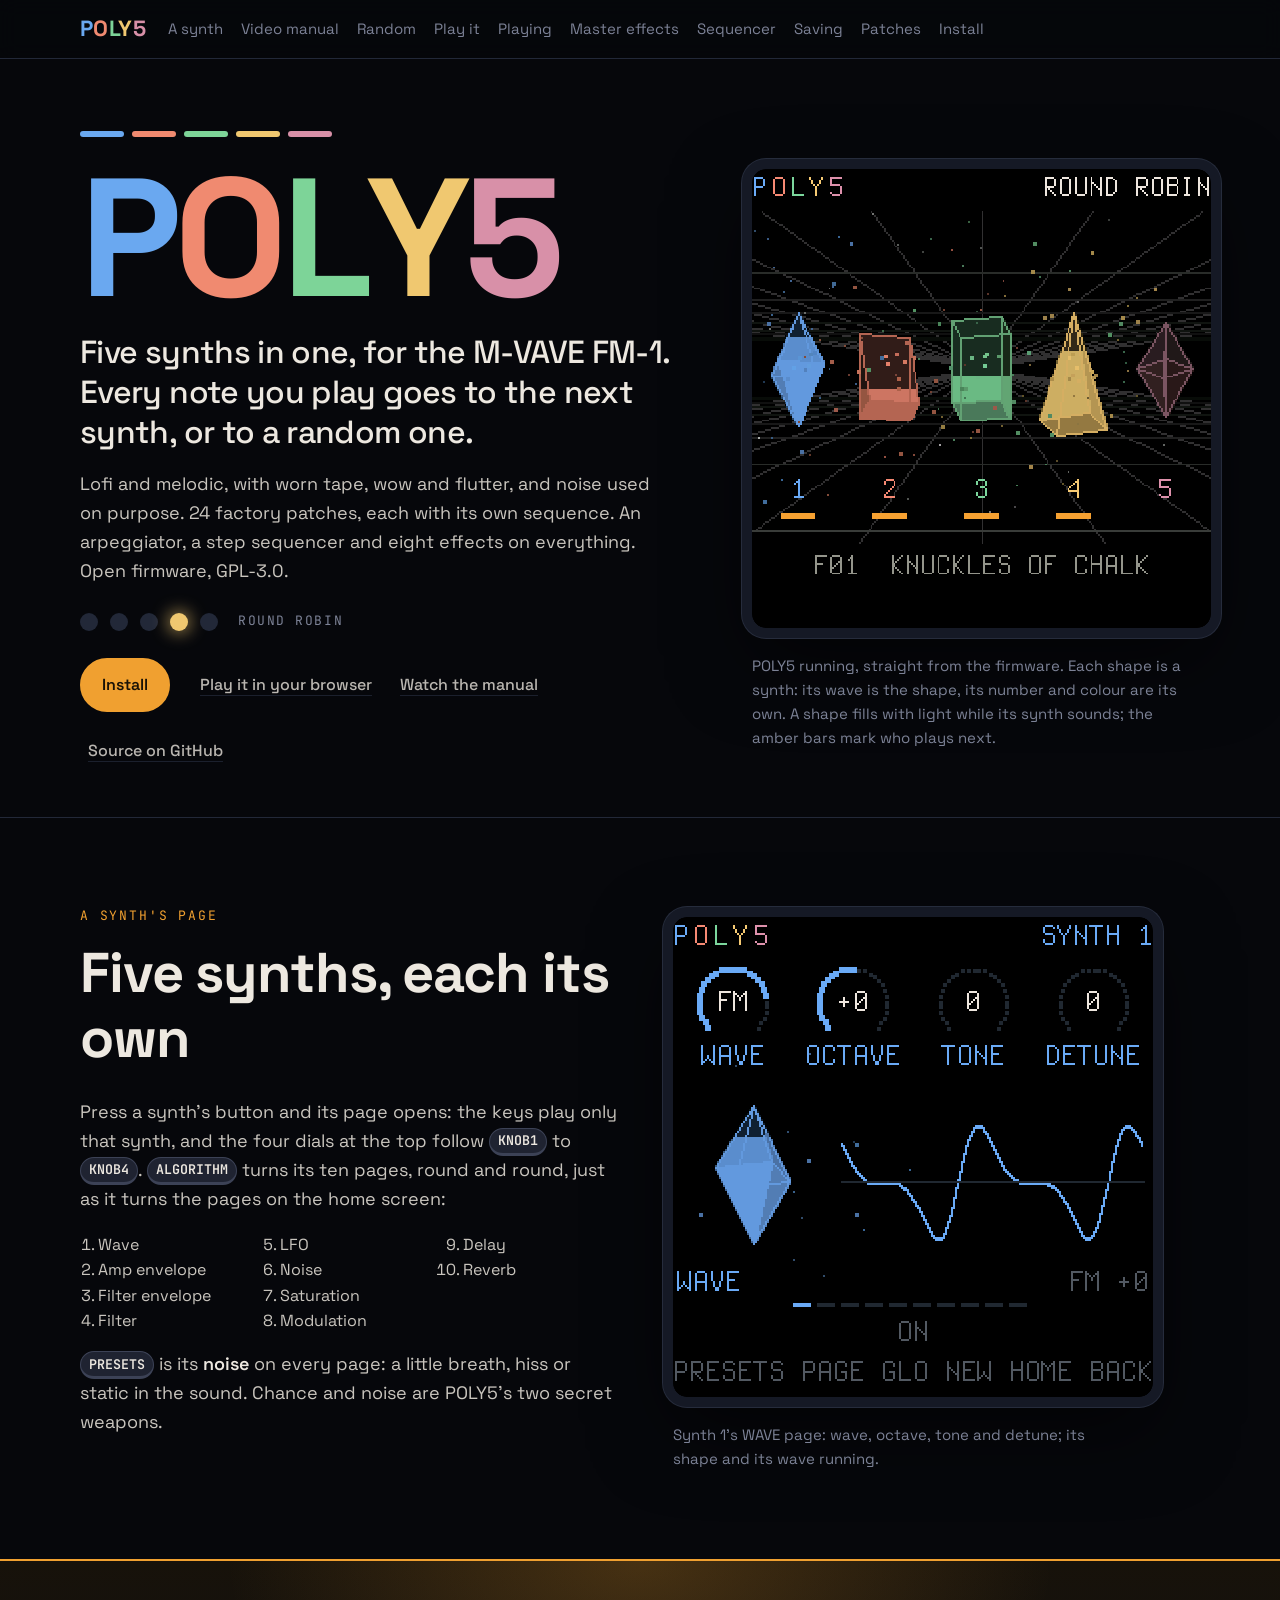
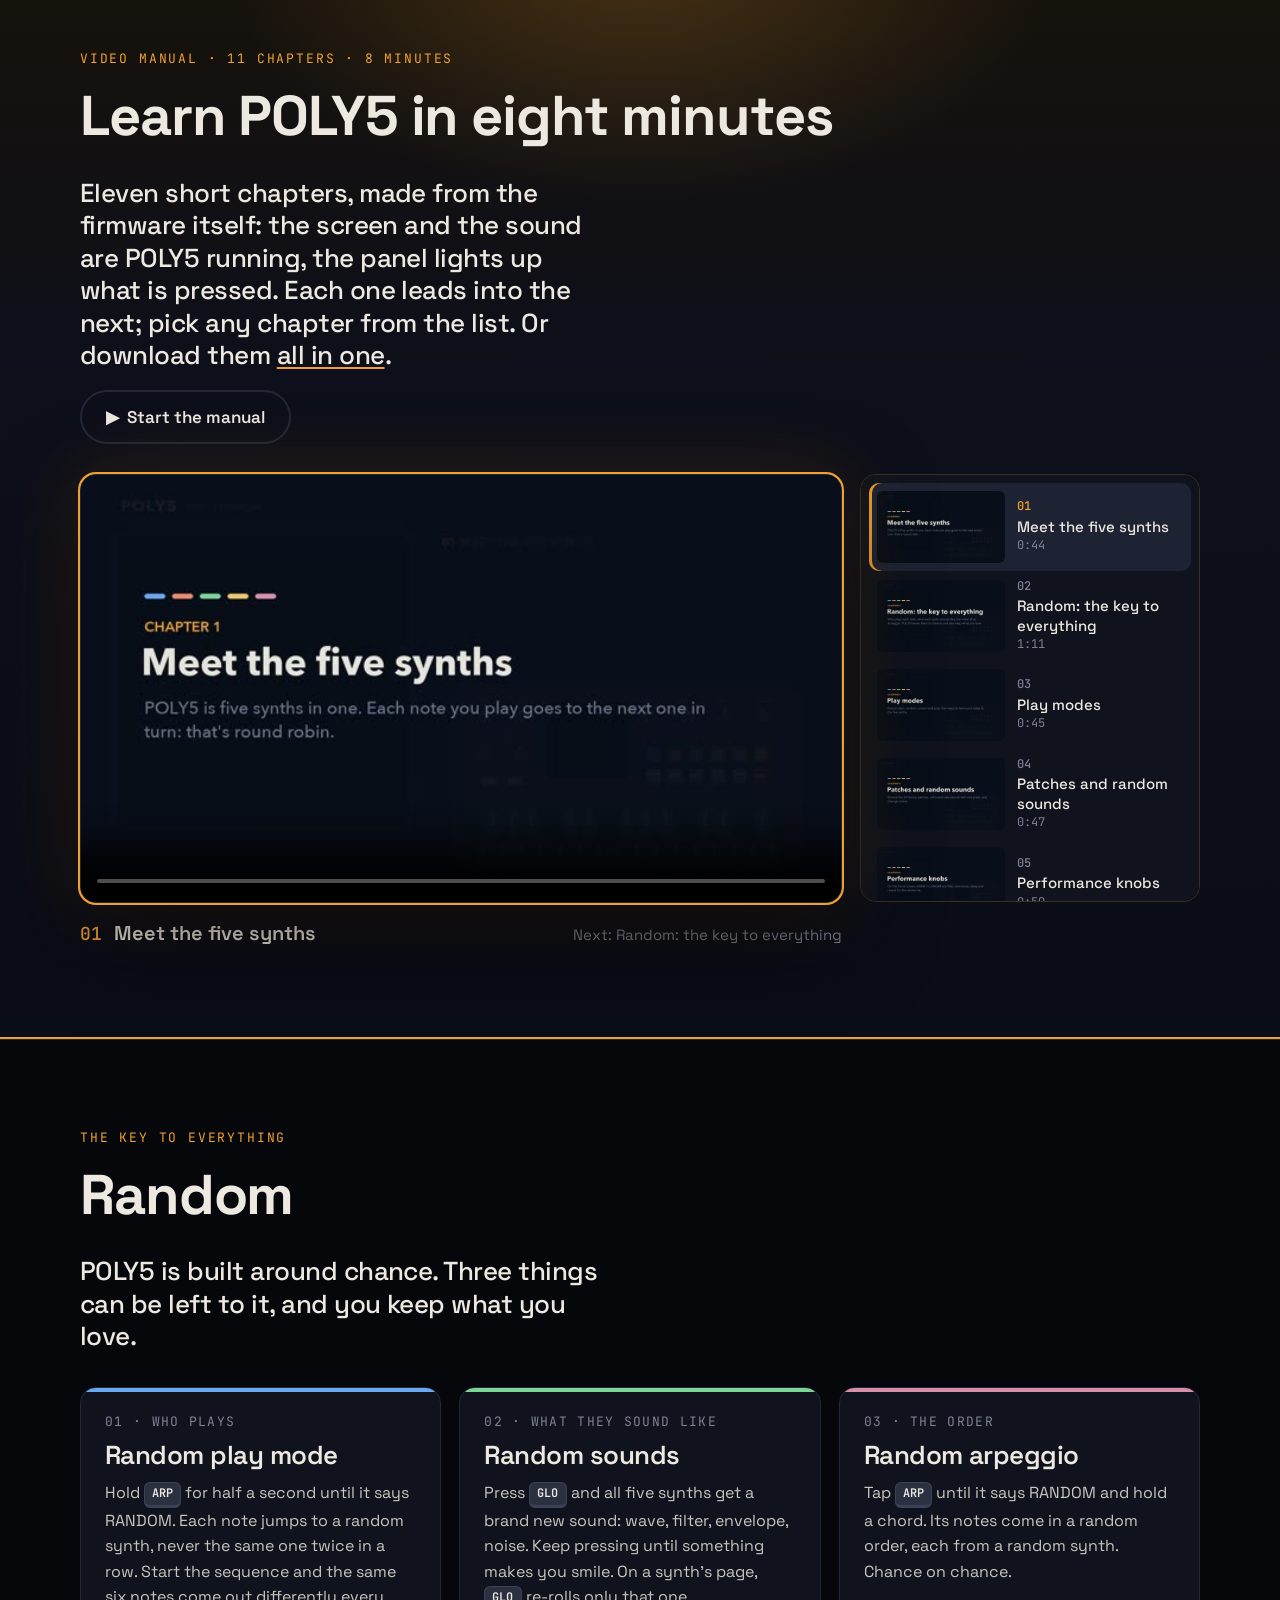
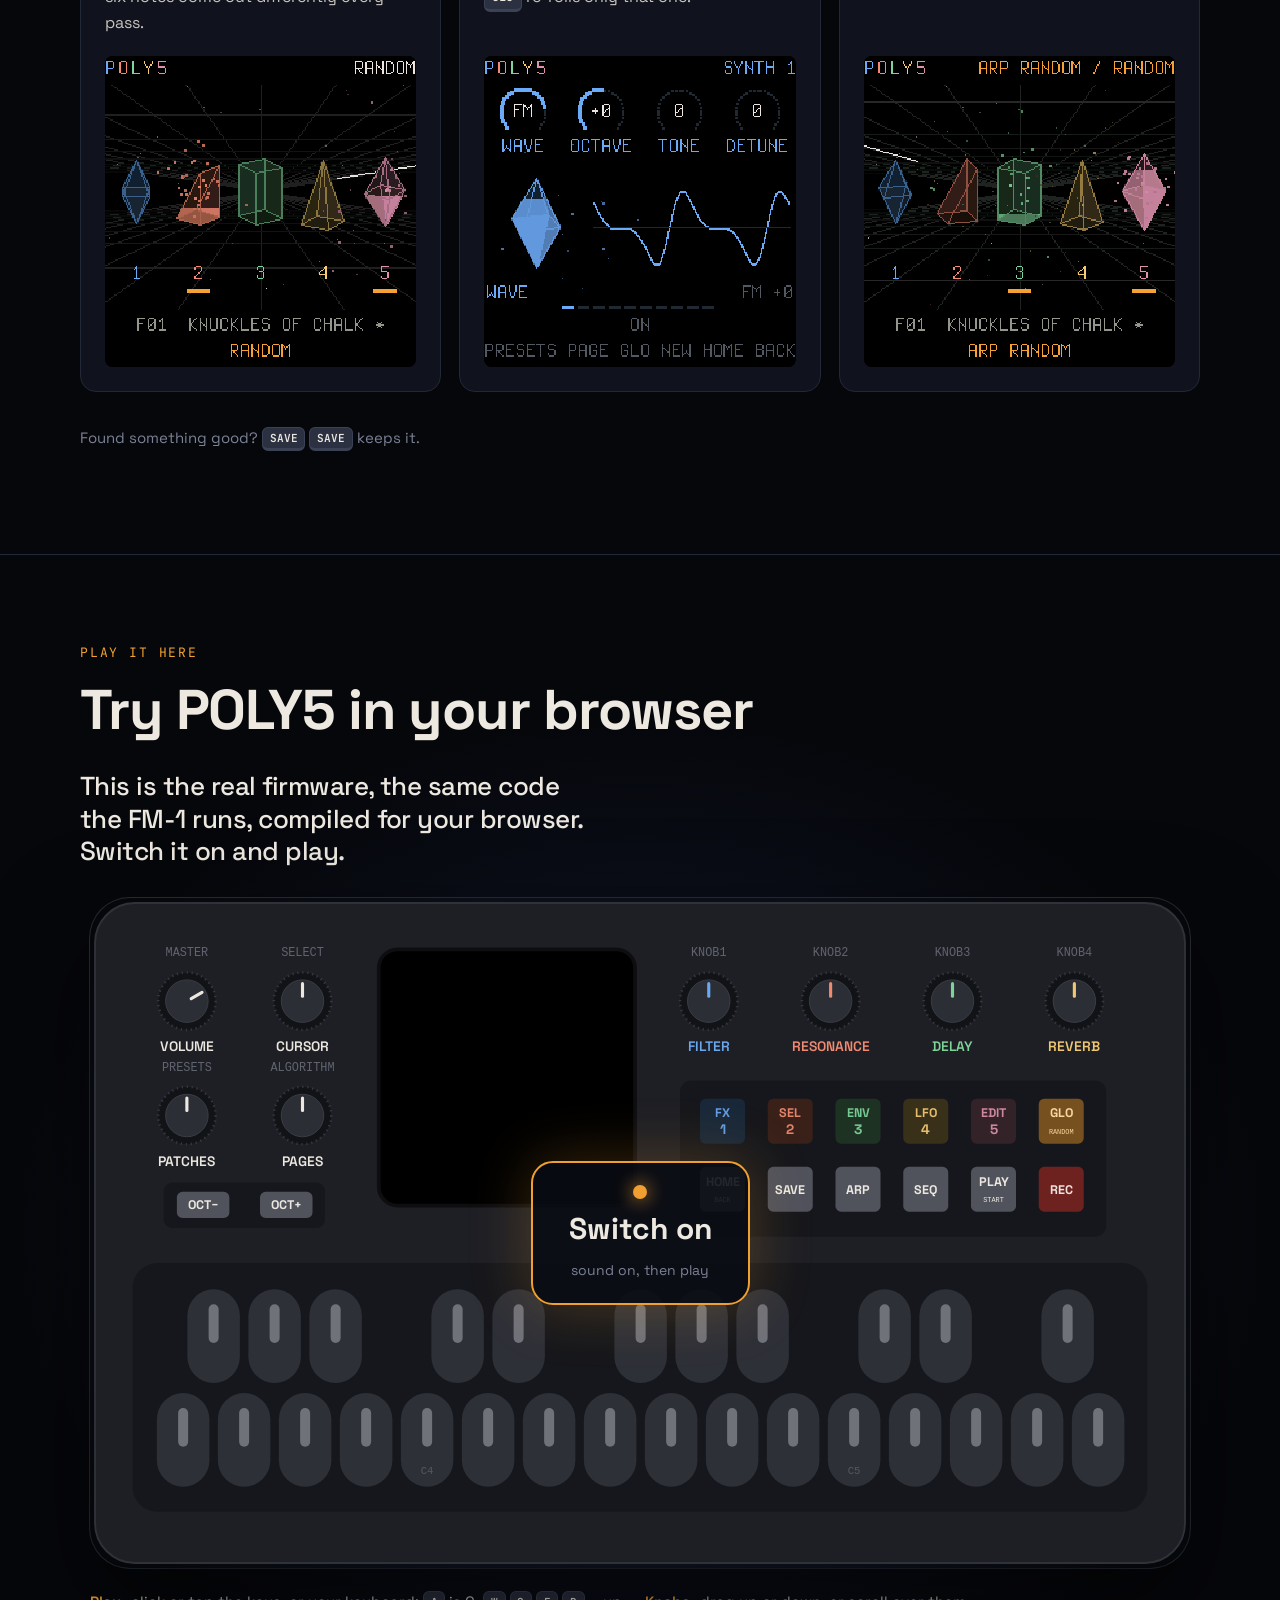
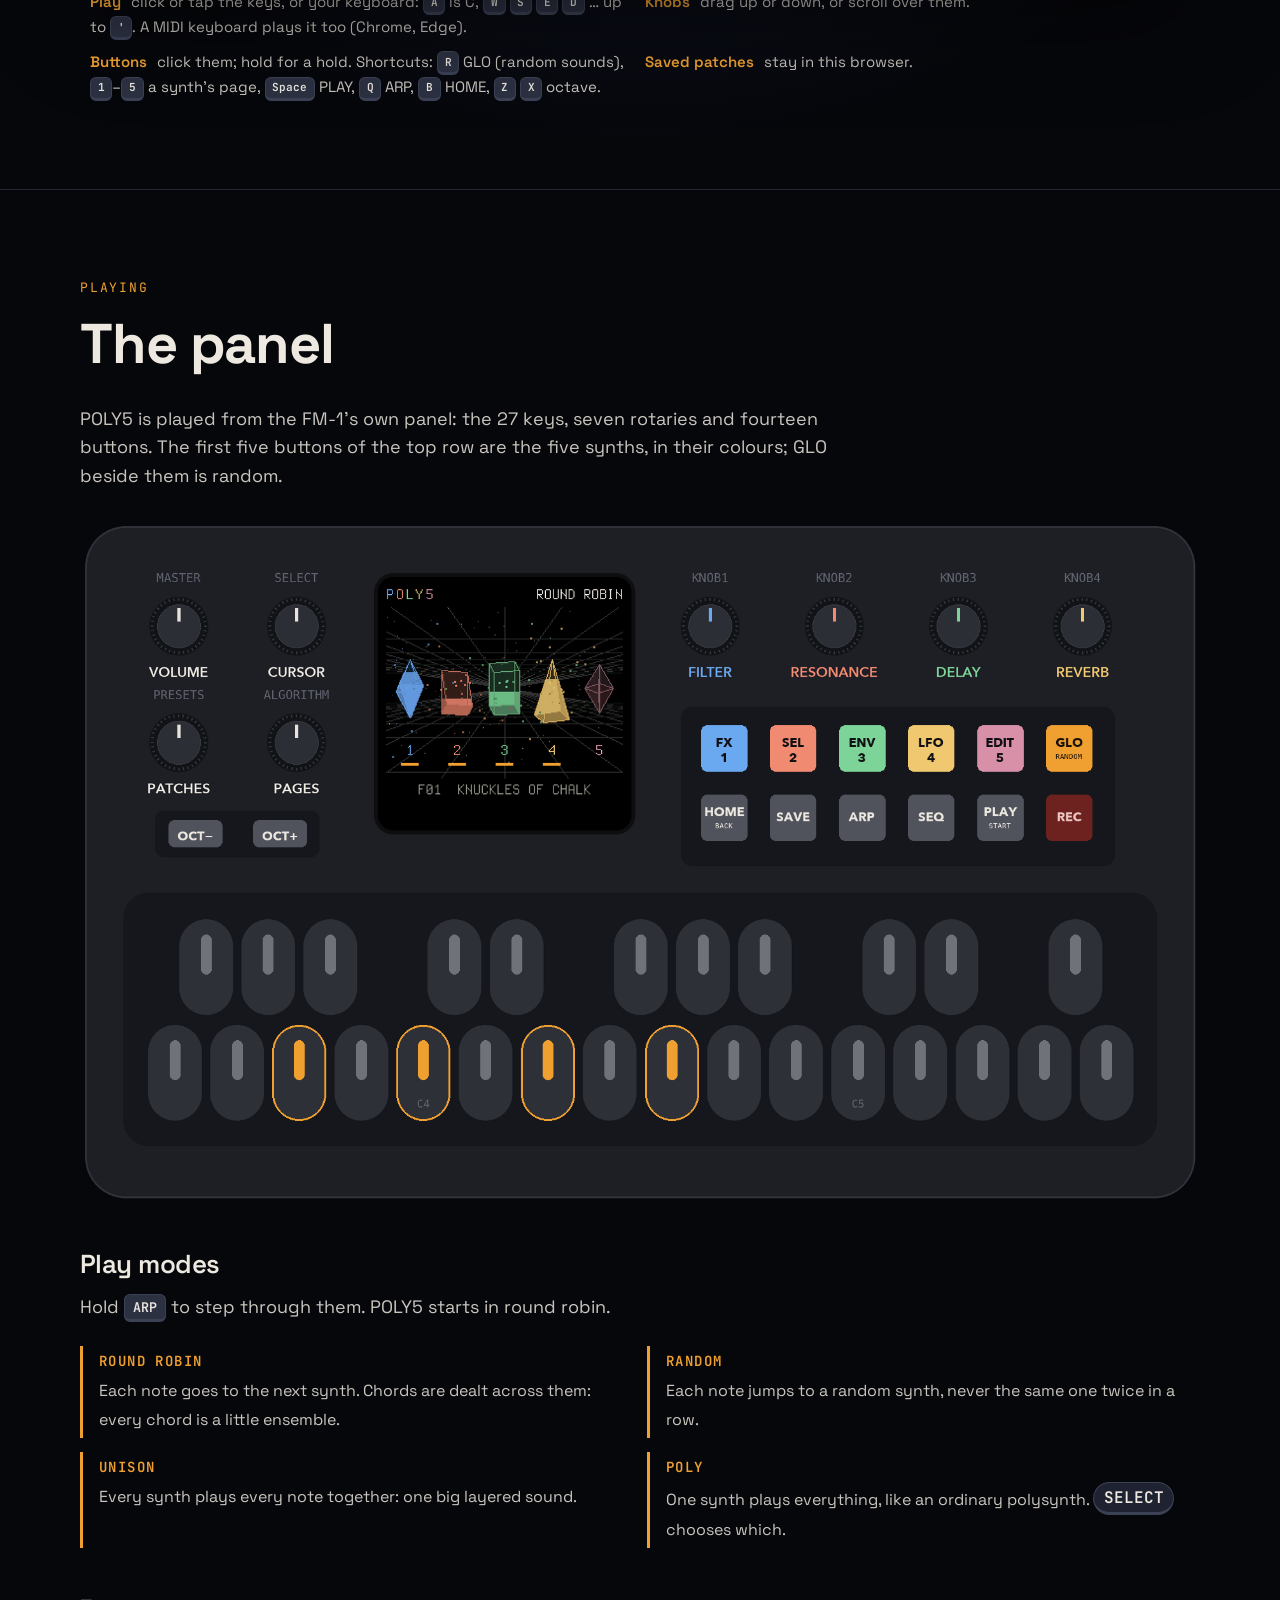
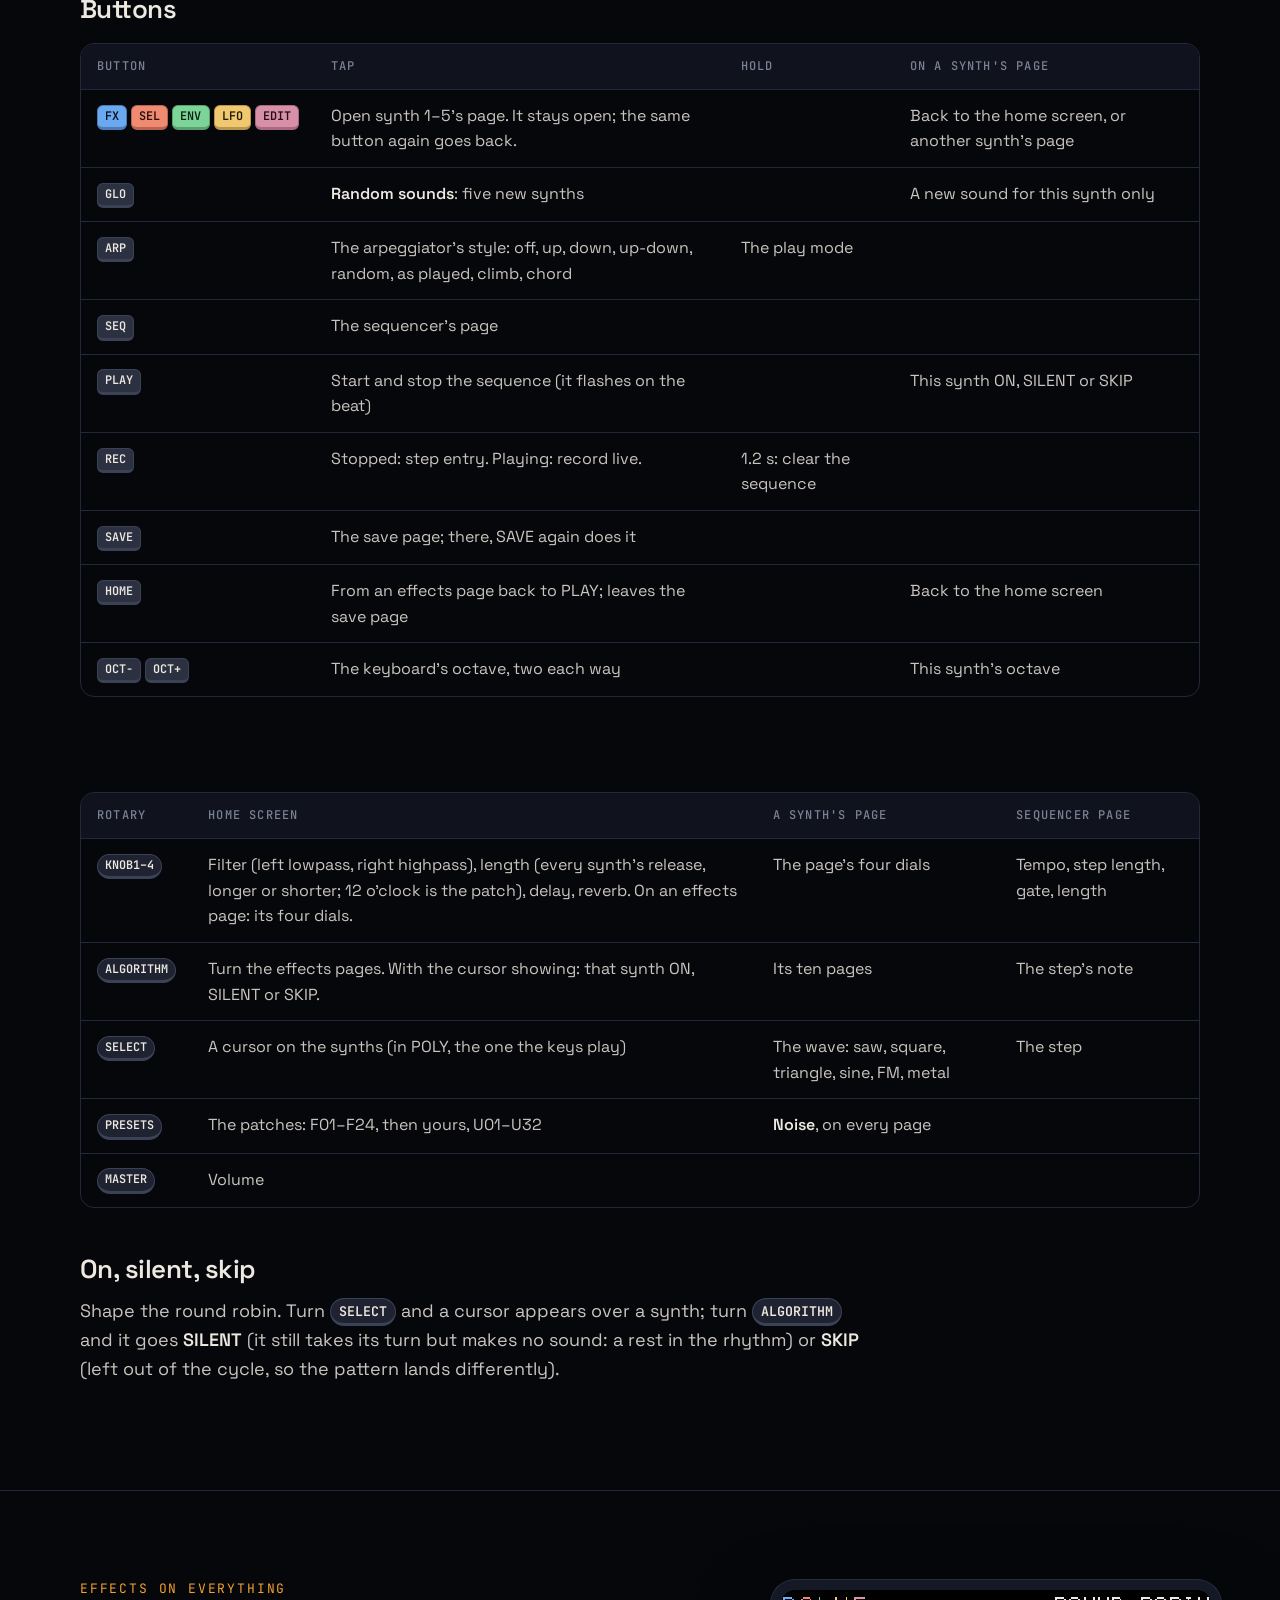
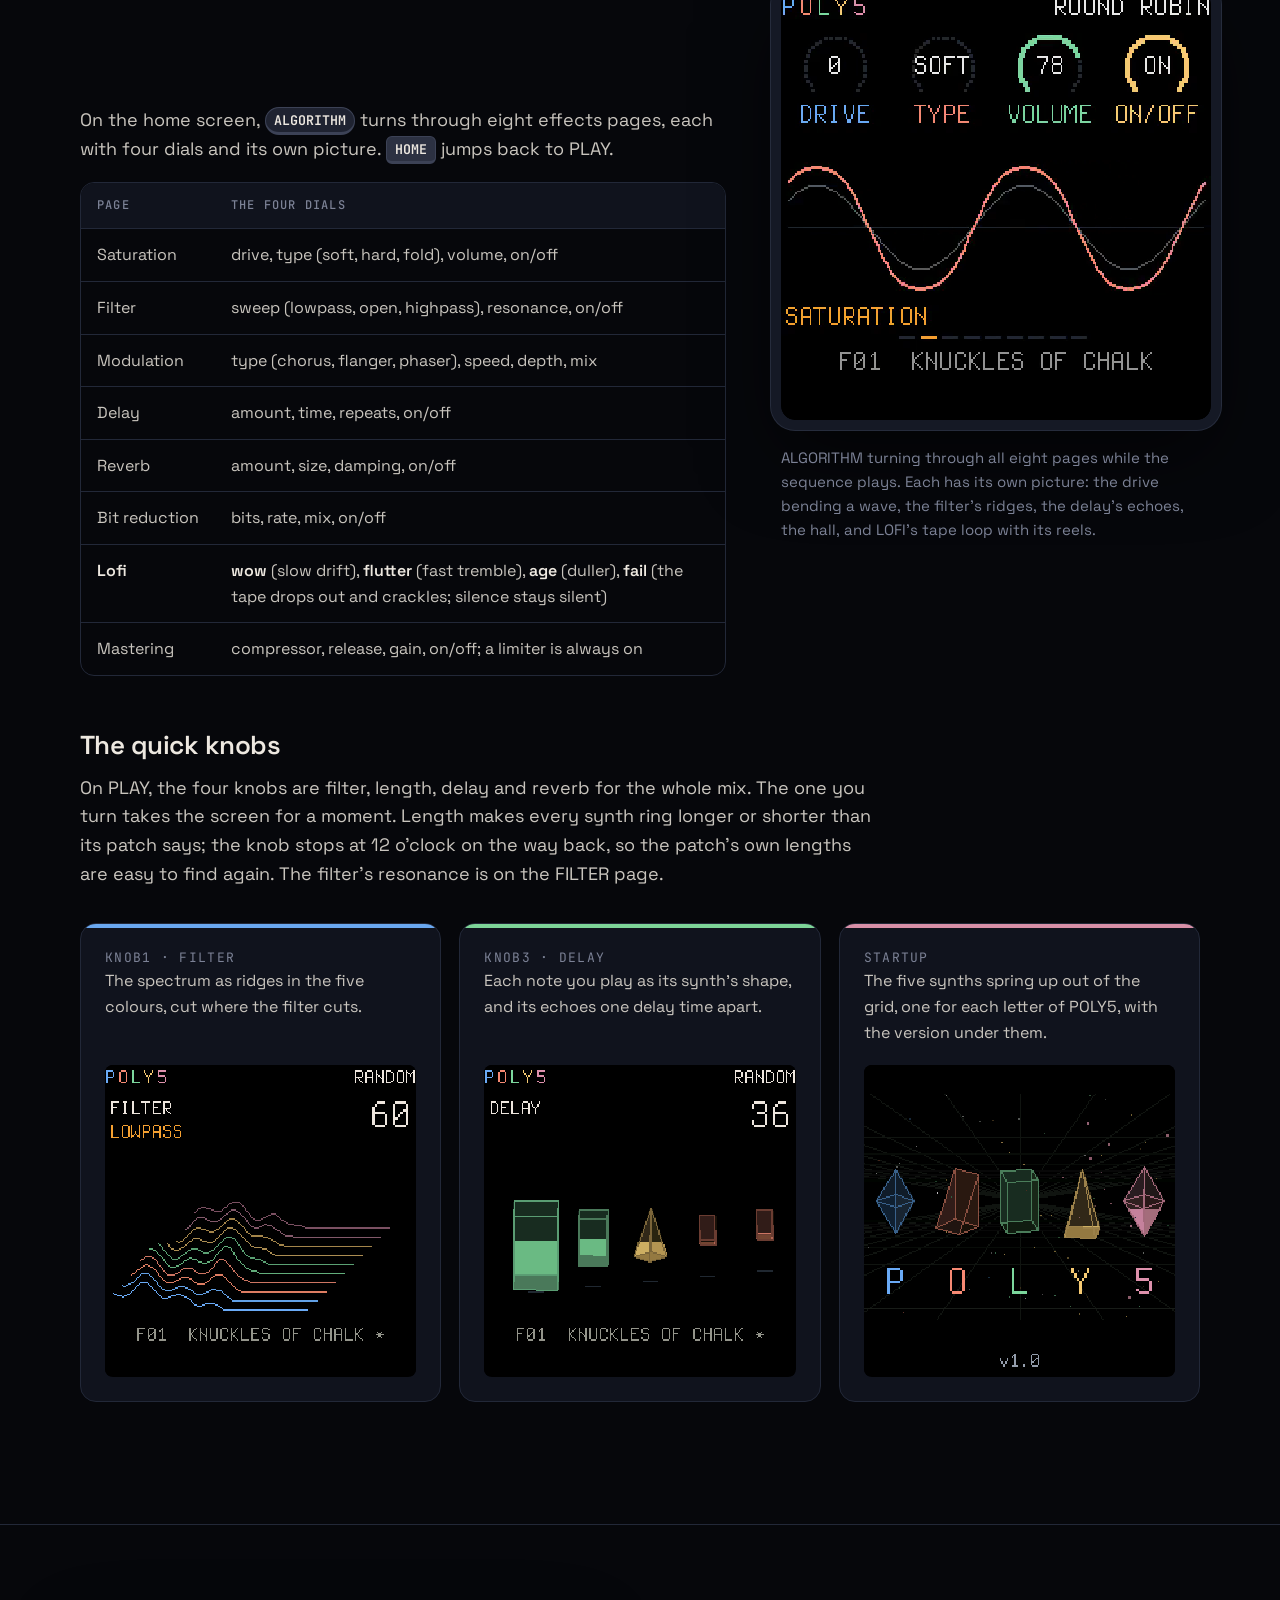
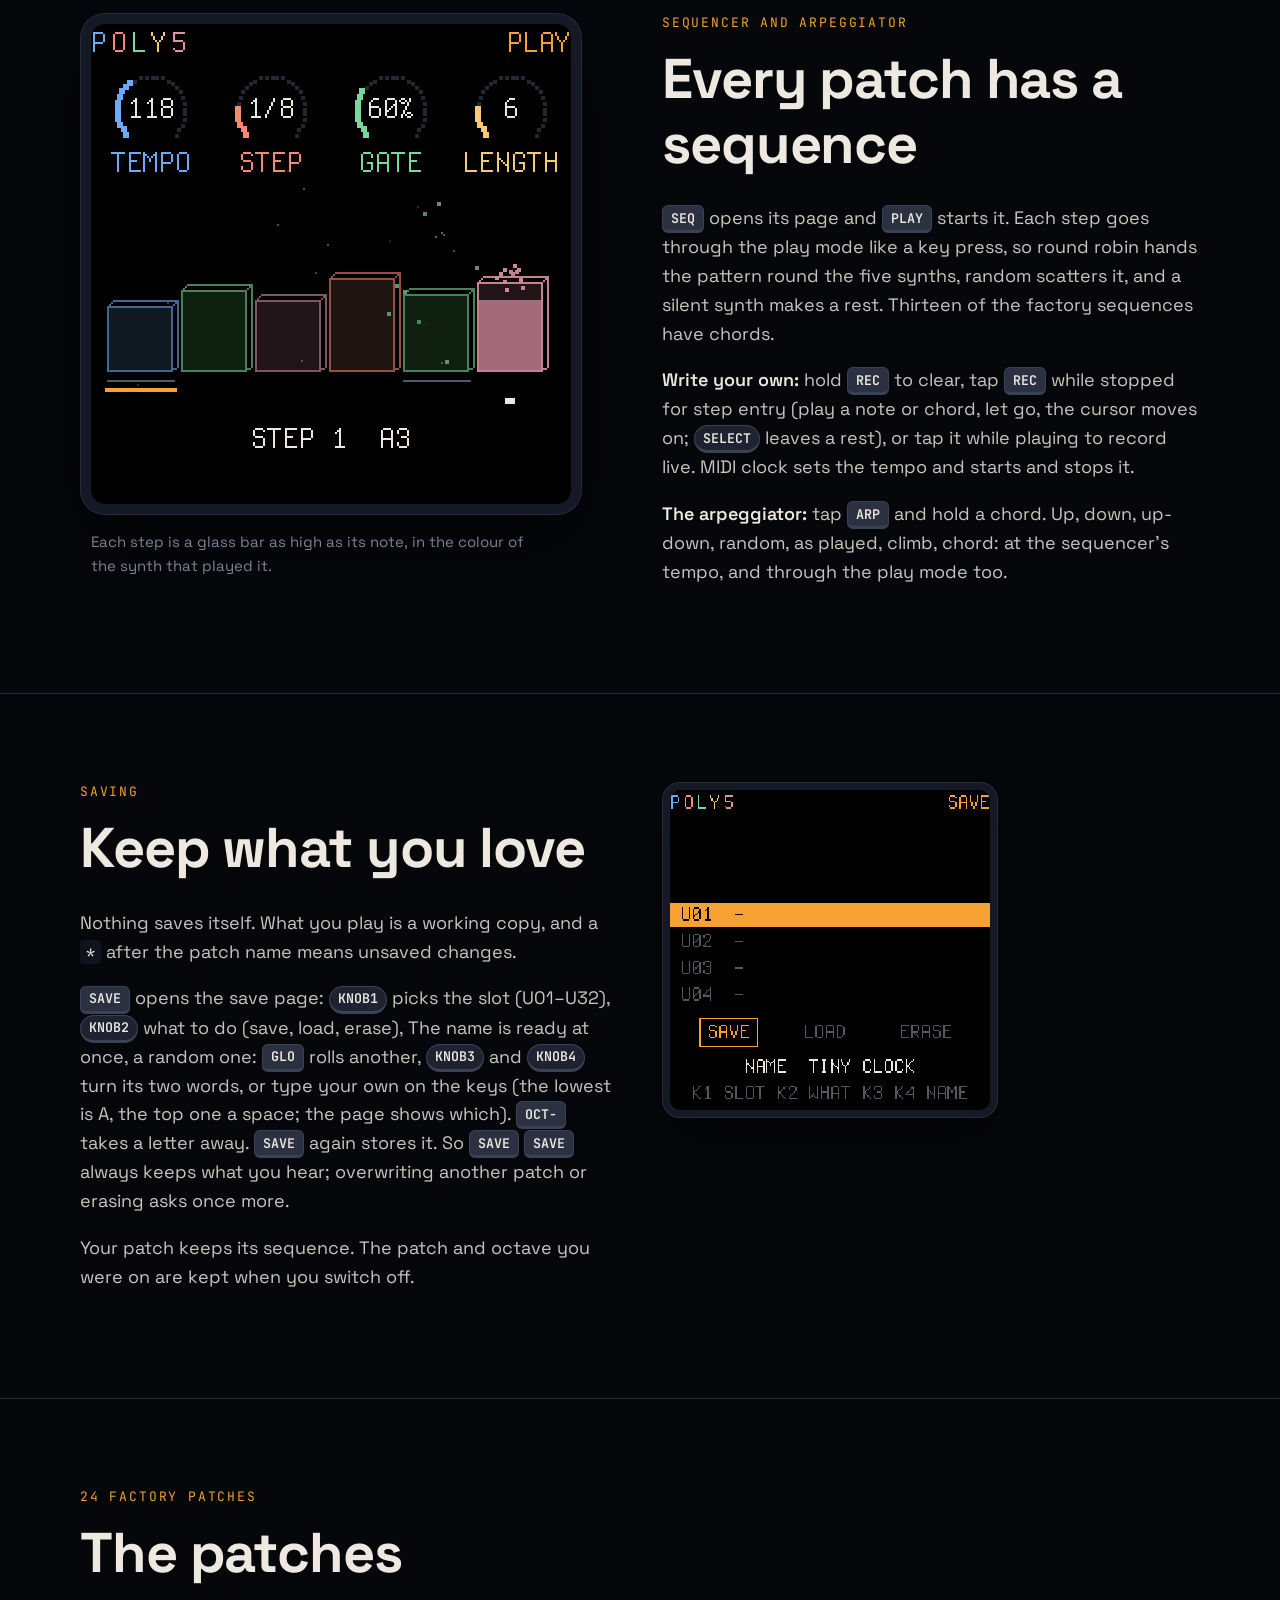
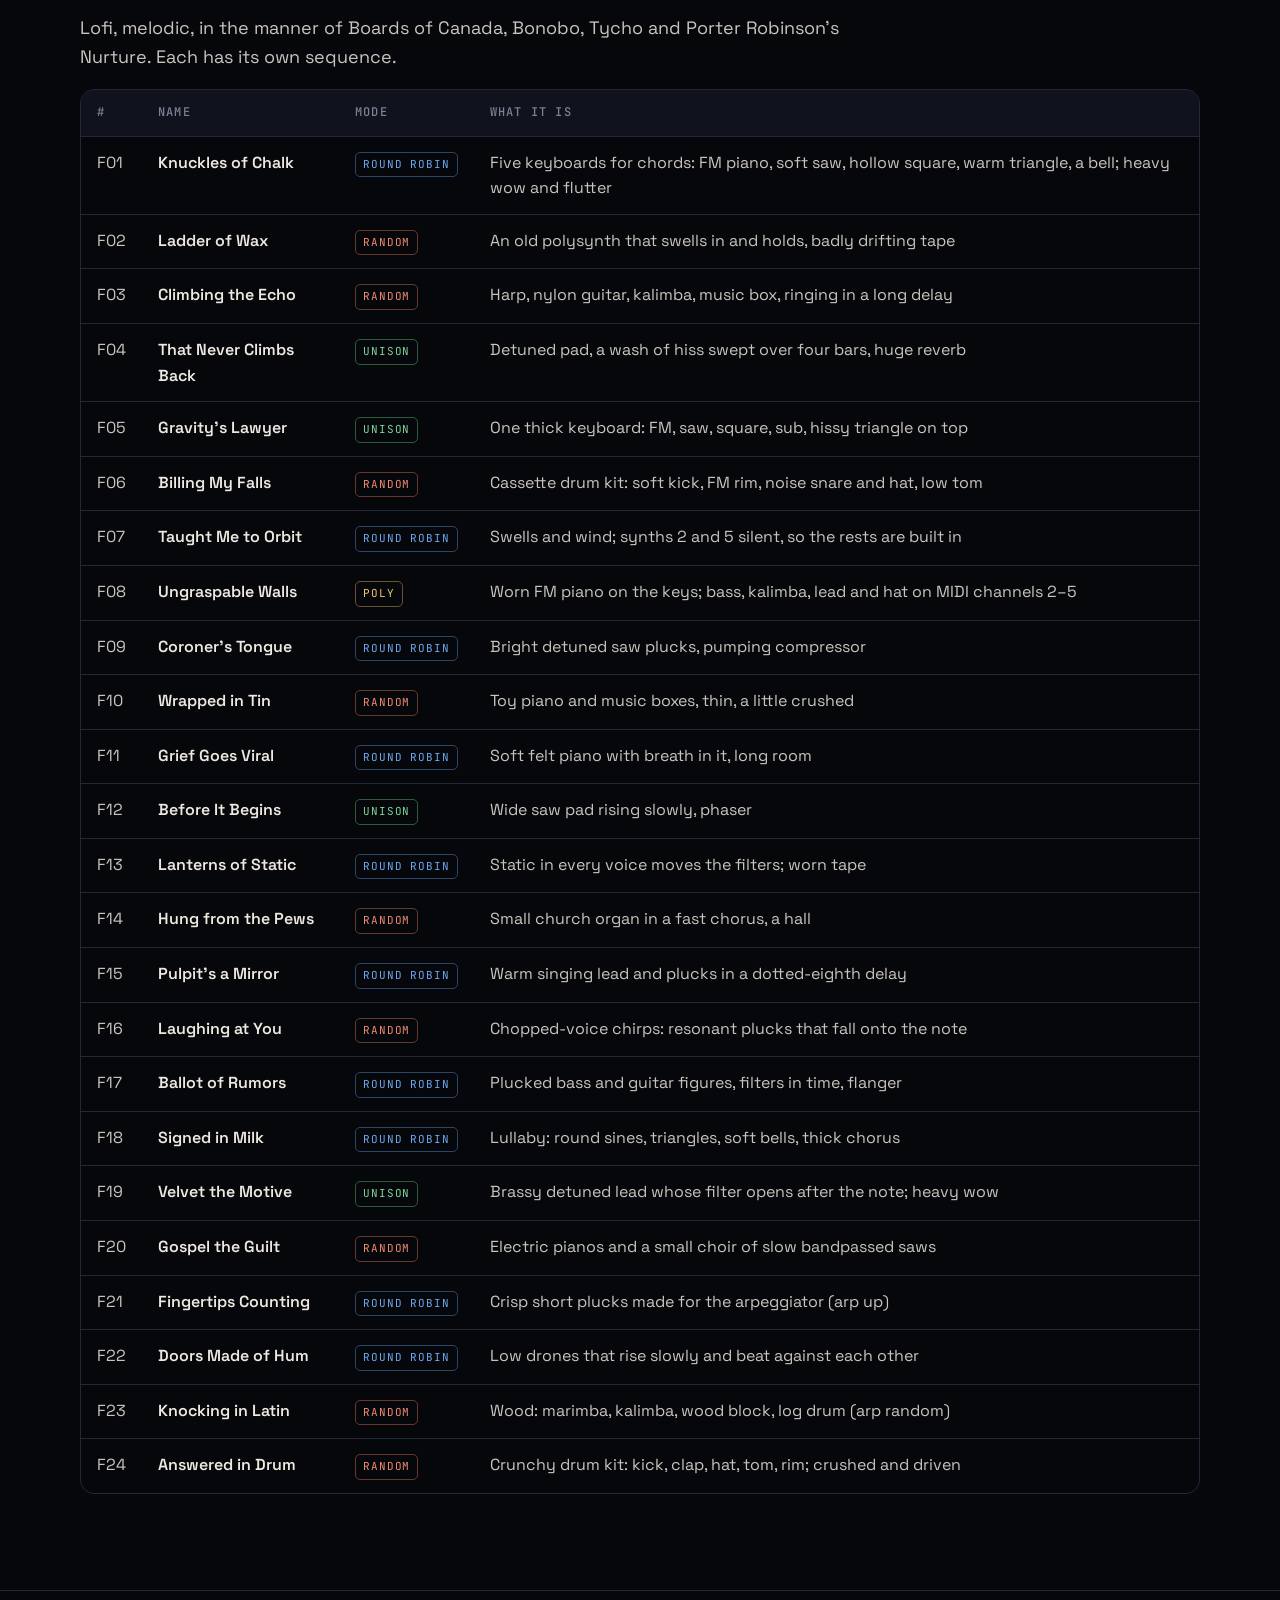
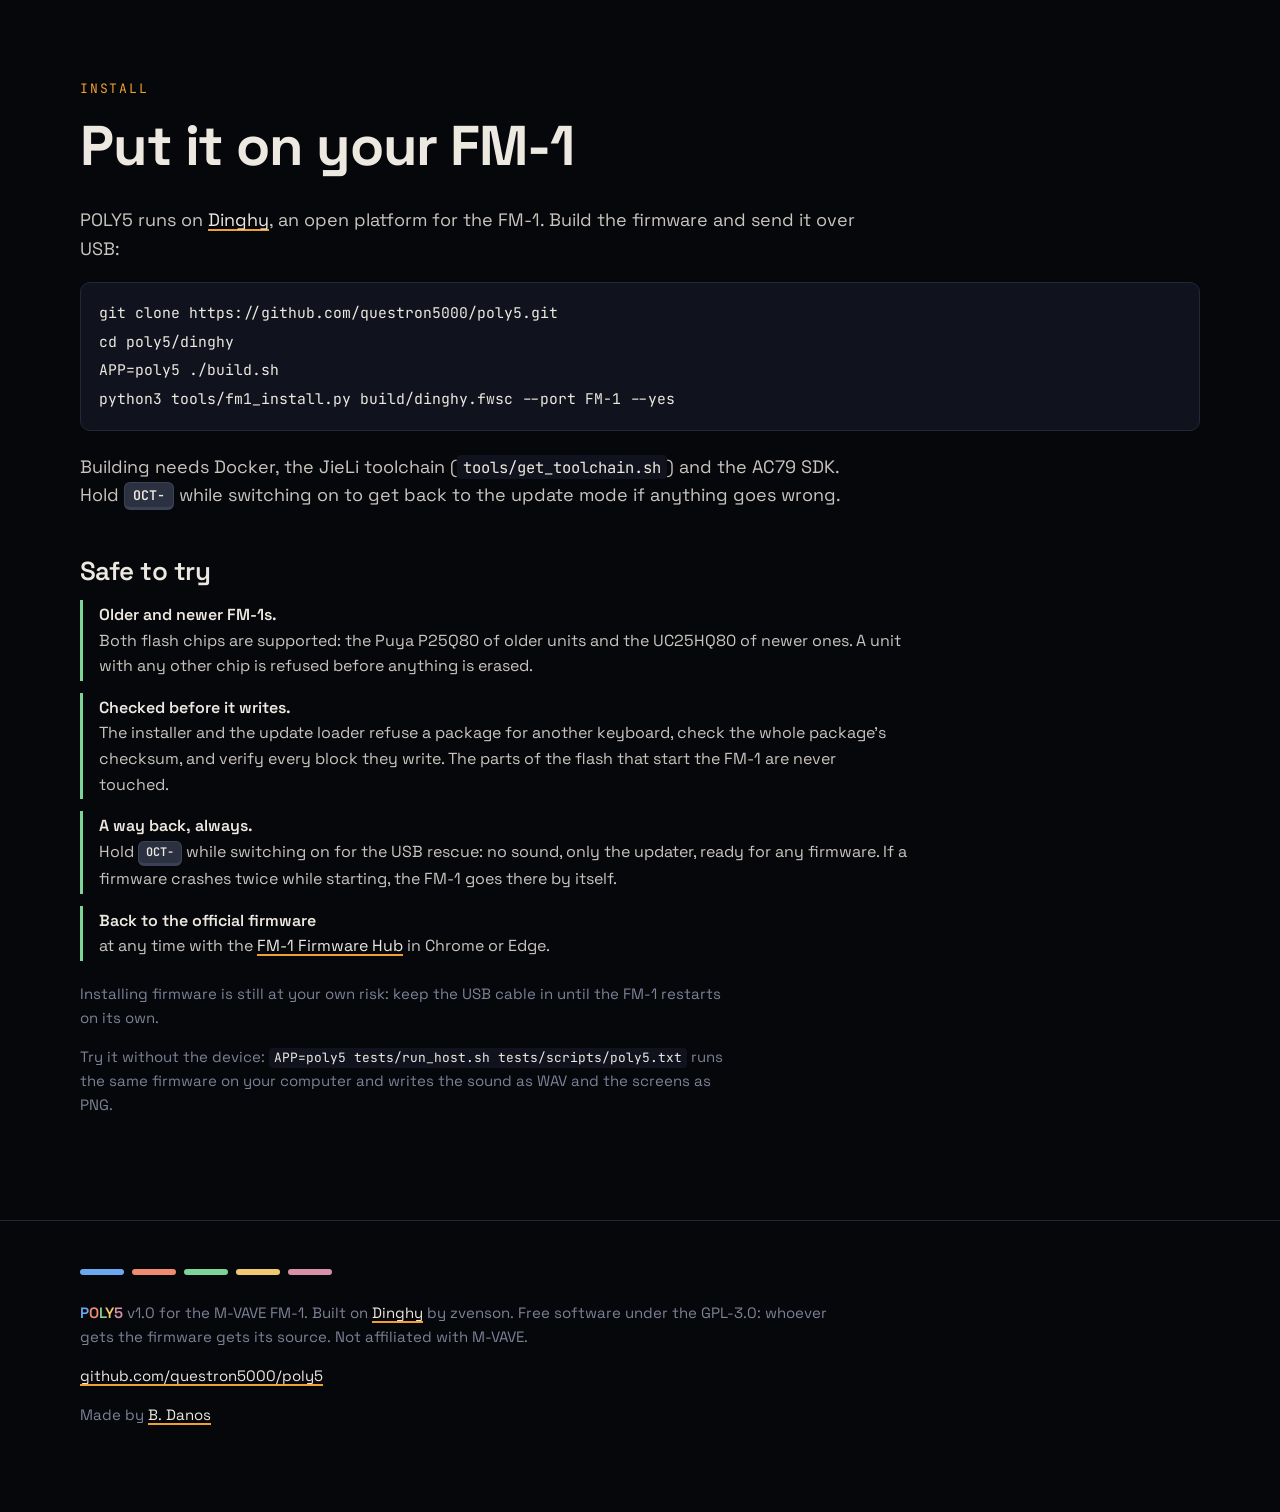
==== index.html @ 95b406ea "Video manual: chapters 2, 5, 7 and 11 re-rendered for the new panel (ALGORITHM turns a synth's pages" ====
<!doctype html>
<html lang="en">
<head>
<meta charset="utf-8">
<meta name="viewport" content="width=device-width, initial-scale=1">
<title>POLY5 for the M-VAVE FM-1</title>
<meta name="description" content="Five synths in one for the M-VAVE FM-1: round robin, random, lofi tape, 24 patches with sequences. Open firmware, GPL-3.0.">
<script>if(!matchMedia("(prefers-reduced-motion: reduce)").matches)document.documentElement.classList.add("anim")</script>
<link rel="preconnect" href="https://fonts.googleapis.com">
<link rel="preconnect" href="https://fonts.gstatic.com" crossorigin>
<link href="https://fonts.googleapis.com/css2?family=JetBrains+Mono:wght@400;500;600&family=Space+Grotesk:wght@400;500;600;700&display=swap" rel="stylesheet">
<link rel="stylesheet" href="site/site.css?v=dabbf7d5">
</head>
<body>

<nav class="nav" aria-label="Sections">
  <div class="wrap">
    <a class="logo word" href="#top" aria-label="POLY5, top"><span>P</span><span>O</span><span>L</span><span>Y</span><span>5</span></a>
    <ul>
      <li><a href="#synth">A synth</a></li>
      <li><a href="#manual">Video manual</a></li>
      <li><a href="#random">Random</a></li>
      <li><a href="#play">Play it</a></li>
      <li><a href="#playing">Playing</a></li>
      <li><a href="#effects">Master effects</a></li>
      <li><a href="#sequencer">Sequencer</a></li>
      <li><a href="#saving">Saving</a></li>
      <li><a href="#patches">Patches</a></li>
      <li><a href="#install">Install</a></li>
    </ul>
  </div>
</nav>

<header class="hero" id="top">
  <canvas class="hero-grid" id="hero-grid" aria-hidden="true" style="position:absolute;top:0;left:0;width:100%;height:100%;pointer-events:none;z-index:0"></canvas>
  <div class="wrap">
    <div>
      <div class="stripes" aria-hidden="true"><i></i><i></i><i></i><i></i><i></i></div>
      <h1 class="word" aria-label="POLY5"><span>P</span><span>O</span><span>L</span><span>Y</span><span>5</span></h1>
      <p class="lede">Five synths in one, for the M&#8209;VAVE FM&#8209;1. Every note you play goes to the next synth, or to a random one.</p>
      <p class="sub">Lofi and melodic, with worn tape, wow and flutter, and noise used on purpose. 24 factory patches, each with its own sequence. An arpeggiator, a step sequencer and eight effects on everything. Open firmware, GPL-3.0.</p>
      <div class="lights" id="lights" aria-hidden="true"><b></b><b></b><b></b><b></b><b></b><span class="label" id="lights-label">ROUND ROBIN</span></div>
      <div class="btns">
        <a class="btn primary" href="#install">Install</a>
        <a class="btn quiet" href="#play">Play it in your browser</a>
        <a class="btn quiet" href="#manual">Watch the manual</a>
        <a class="btn quiet" href="https://github.com/questron5000/poly5">Source on GitHub</a>
      </div>
    </div>
    <figure class="screen">
      <video id="hero-video" class="screen-video" width="480" height="480" autoplay muted loop playsinline preload="auto" poster="site/img/screen-home-chord.png?v=6120e20f" aria-label="POLY5 running on the FM&#8209;1's screen: it switches on, the five shapes light up in turn as notes and chords play in round robin, GLO rolls new sounds, then RANDOM mode scatters the notes.">
        <source src="site/img/hero.mp4?v=841d98bf" type="video/mp4">
        <img src="site/img/screen-home-chord.png?v=6120e20f" width="480" height="480" alt="The FM&#8209;1's screen: five glass shapes in a row over a grid, lit in their colours.">
      </video>
      <figcaption>POLY5 running, straight from the firmware. Each shape is a synth: its wave is the shape, its number and colour are its own. A shape fills with light while its synth sounds; the amber bars mark who plays next.</figcaption>
    </figure>
  </div>
</header>

<main>

<section id="synth">
  <div class="wrap split">
    <div>
      <p class="eyebrow">A synth's page</p>
      <h2>Five synths, each its own</h2>
      <p>Press a synth's button and its page opens: the keys play only that synth, and the four dials at the top follow <span class="k r">KNOB1</span> to <span class="k r">KNOB4</span>. <span class="k r">ALGORITHM</span> turns its ten pages, round and round, just as it turns the pages on the home screen:</p>
      <ol class="pages">
        <li>Wave</li><li>Amp envelope</li><li>Filter envelope</li><li>Filter</li><li>LFO</li>
        <li>Noise</li><li>Saturation</li><li>Modulation</li><li>Delay</li><li>Reverb</li>
      </ol>
      <p><span class="k r">PRESETS</span> is its <b>noise</b> on every page: a little breath, hiss or static in the sound. Chance and noise are POLY5's two secret weapons.</p>
    </div>
    <figure class="screen">
      <video class="ui-loop" muted loop playsinline preload="none" width="480" height="480" poster="site/img/screen-synth-page.png?v=f654d8cf" aria-label="Synth 1's WAVE page."><source src="site/img/loop-synth-page.mp4?v=3473388e" type="video/mp4"></video>
      <figcaption>Synth 1's WAVE page: wave, octave, tone and detune; its shape and its wave running.</figcaption>
    </figure>
  </div>
</section>

<section id="manual" class="manual">
  <div class="wrap">
    <p class="eyebrow">Video manual &middot; 11 chapters &middot; 8 minutes</p>
    <h2>Learn POLY5 in eight minutes</h2>
    <p class="lede" style="font-size:clamp(20px,2.3vw,26px)">Eleven short chapters, made from the firmware itself: the screen and the sound are POLY5 running, the panel lights up what is pressed. Each one leads into the next; pick any chapter from the list. Or download them <a href="manual/videos/poly5-manual-full.mp4?v=36642836">all in one</a>.</p>
    <p><button type="button" class="btn manual-start" id="manual-start">&#9654;&ensp;Start the manual</button></p>
    <div class="player">
      <div class="pl-main">
        <div class="video"><video id="pl-video" controls preload="metadata" playsinline poster="site/img/poster-01-welcome.jpg?v=1cbab043" src="manual/videos/01-welcome.mp4?v=4ad35b69"></video></div>
        <p class="pl-now"><b id="pl-num">01</b><span id="pl-title">Meet the five synths</span><span class="pl-next" id="pl-next">Next: Random: the key to everything</span></p>
      </div>
      <ol class="pl-list" id="pl-list" aria-label="Chapters">
        <li><button type="button" class="pl-item on" data-src="manual/videos/01-welcome.mp4?v=4ad35b69" data-poster="site/img/poster-01-welcome.jpg?v=1cbab043" aria-current="true">
          <img src="site/img/poster-01-welcome.jpg?v=1cbab043" width="640" height="360" alt="" loading="lazy">
          <span class="pl-text"><b>01</b><span class="pl-title">Meet the five synths</span><span class="pl-dur">0:44</span></span>
        </button></li>
        <li><button type="button" class="pl-item" data-src="manual/videos/02-random.mp4?v=668a76f4" data-poster="site/img/poster-02-random.jpg?v=0adaabf7">
          <img src="site/img/poster-02-random.jpg?v=0adaabf7" width="640" height="360" alt="" loading="lazy">
          <span class="pl-text"><b>02</b><span class="pl-title">Random: the key to everything</span><span class="pl-dur">1:11</span></span>
        </button></li>
        <li><button type="button" class="pl-item" data-src="manual/videos/03-play-modes.mp4?v=9c1fa007" data-poster="site/img/poster-03-play-modes.jpg?v=ca2d323b">
          <img src="site/img/poster-03-play-modes.jpg?v=ca2d323b" width="640" height="360" alt="" loading="lazy">
          <span class="pl-text"><b>03</b><span class="pl-title">Play modes</span><span class="pl-dur">0:45</span></span>
        </button></li>
        <li><button type="button" class="pl-item" data-src="manual/videos/04-patches-and-random.mp4?v=4e76798e" data-poster="site/img/poster-04-patches-and-random.jpg?v=eadd4350">
          <img src="site/img/poster-04-patches-and-random.jpg?v=eadd4350" width="640" height="360" alt="" loading="lazy">
          <span class="pl-text"><b>04</b><span class="pl-title">Patches and random sounds</span><span class="pl-dur">0:47</span></span>
        </button></li>
        <li><button type="button" class="pl-item" data-src="manual/videos/05-performance-knobs.mp4?v=45c74150" data-poster="site/img/poster-05-performance-knobs.jpg?v=5246702b">
          <img src="site/img/poster-05-performance-knobs.jpg?v=5246702b" width="640" height="360" alt="" loading="lazy">
          <span class="pl-text"><b>05</b><span class="pl-title">Performance knobs</span><span class="pl-dur">0:59</span></span>
        </button></li>
        <li><button type="button" class="pl-item" data-src="manual/videos/06-on-silent-skip.mp4?v=852cb182" data-poster="site/img/poster-06-on-silent-skip.jpg?v=82cb8fa6">
          <img src="site/img/poster-06-on-silent-skip.jpg?v=82cb8fa6" width="640" height="360" alt="" loading="lazy">
          <span class="pl-text"><b>06</b><span class="pl-title">On, silent, skip</span><span class="pl-dur">0:32</span></span>
        </button></li>
        <li><button type="button" class="pl-item" data-src="manual/videos/07-a-synths-page.mp4?v=c45b7d71" data-poster="site/img/poster-07-a-synths-page.jpg?v=c6cd6037">
          <img src="site/img/poster-07-a-synths-page.jpg?v=c6cd6037" width="640" height="360" alt="" loading="lazy">
          <span class="pl-text"><b>07</b><span class="pl-title">A synth's page</span><span class="pl-dur">0:40</span></span>
        </button></li>
        <li><button type="button" class="pl-item" data-src="manual/videos/08-master-effects.mp4?v=e7b8c9d9" data-poster="site/img/poster-08-master-effects.jpg?v=8bf9ffe1">
          <img src="site/img/poster-08-master-effects.jpg?v=8bf9ffe1" width="640" height="360" alt="" loading="lazy">
          <span class="pl-text"><b>08</b><span class="pl-title">The effects pages</span><span class="pl-dur">0:51</span></span>
        </button></li>
        <li><button type="button" class="pl-item" data-src="manual/videos/09-sequencer.mp4?v=8af81971" data-poster="site/img/poster-09-sequencer.jpg?v=d6a2e894">
          <img src="site/img/poster-09-sequencer.jpg?v=d6a2e894" width="640" height="360" alt="" loading="lazy">
          <span class="pl-text"><b>09</b><span class="pl-title">The sequencer</span><span class="pl-dur">0:50</span></span>
        </button></li>
        <li><button type="button" class="pl-item" data-src="manual/videos/10-arpeggiator.mp4?v=730f9111" data-poster="site/img/poster-10-arpeggiator.jpg?v=201ceb0f">
          <img src="site/img/poster-10-arpeggiator.jpg?v=201ceb0f" width="640" height="360" alt="" loading="lazy">
          <span class="pl-text"><b>10</b><span class="pl-title">The arpeggiator</span><span class="pl-dur">0:35</span></span>
        </button></li>
        <li><button type="button" class="pl-item" data-src="manual/videos/11-saving.mp4?v=87fc79ab" data-poster="site/img/poster-11-saving.jpg?v=1b37cf5d">
          <img src="site/img/poster-11-saving.jpg?v=1b37cf5d" width="640" height="360" alt="" loading="lazy">
          <span class="pl-text"><b>11</b><span class="pl-title">Saving your patches</span><span class="pl-dur">0:41</span></span>
        </button></li>
      </ol>
    </div>
  </div>
</section>

<section id="random">
  <div class="wrap">
    <p class="eyebrow">The key to everything</p>
    <h2>Random</h2>
    <p class="lede" style="font-size:clamp(20px,2.3vw,26px)">POLY5 is built around chance. Three things can be left to it, and you keep what you love.</p>
    <div class="cards">
      <div class="card">
        <span class="n">01 &middot; WHO PLAYS</span>
        <h3>Random play mode</h3>
        <p>Hold <span class="k">ARP</span> for half a second until it says RANDOM. Each note jumps to a random synth, never the same one twice in a row. Start the sequence and the same six notes come out differently every pass.</p>
        <video class="ui-loop" muted loop playsinline preload="none" width="480" height="480" poster="site/img/screen-random.png?v=32d5117b" aria-label="The home screen in RANDOM mode, two synths lit."><source src="site/img/loop-random.mp4?v=a8ac6aa6" type="video/mp4"></video>
      </div>
      <div class="card">
        <span class="n">02 &middot; WHAT THEY SOUND LIKE</span>
        <h3>Random sounds</h3>
        <p>Press <span class="k">GLO</span> and all five synths get a brand new sound: wave, filter, envelope, noise. Keep pressing until something makes you smile. On a synth's page, <span class="k">GLO</span> re-rolls only that one.</p>
        <video class="ui-loop" muted loop playsinline preload="none" width="480" height="480" poster="site/img/screen-synth-page.png?v=f654d8cf" aria-label="Synth 1's page: wave FM, octave, tone and detune dials, its shape and its wave running."><source src="site/img/loop-synth-page.mp4?v=3473388e" type="video/mp4"></video>
      </div>
      <div class="card">
        <span class="n">03 &middot; THE ORDER</span>
        <h3>Random arpeggio</h3>
        <p>Tap <span class="k">ARP</span> until it says RANDOM and hold a chord. Its notes come in a random order, each from a random synth. Chance on chance.</p>
        <video class="ui-loop" muted loop playsinline preload="none" width="480" height="480" poster="site/img/screen-arp-random.png?v=02584656" aria-label="The home screen with ARP RANDOM / RR in the header, a chord held, one synth lit at a time."><source src="site/img/loop-arp-random.mp4?v=66ec3198" type="video/mp4"></video>
      </div>
    </div>
    <p class="note" style="margin-top:12px">Found something good? <span class="k">SAVE</span> <span class="k">SAVE</span> keeps it.</p>
  </div>
</section>

<section id="play" class="play">
  <div class="wrap">
    <p class="eyebrow">Play it here</p>
    <h2>Try POLY5 in your browser</h2>
    <p class="lede" style="font-size:clamp(20px,2.3vw,26px)">This is the real firmware, the same code the FM&#8209;1 runs, compiled for your browser. Switch it on and play.</p>
    <div class="p5" id="p5" data-wasm="site/play/poly5.wasm?v=4c1b5be4" data-worklet="site/play/poly5-worklet.js?v=bdee7d7f"></div>
    <div class="p5-help">
      <div><b>Play</b> click or tap the keys, or your keyboard: <span class="k">A</span> is C, <span class="k">W</span> <span class="k">S</span> <span class="k">E</span> <span class="k">D</span> &hellip; up to <span class="k">'</span>. A MIDI keyboard plays it too (Chrome, Edge).</div>
      <div><b>Knobs</b> drag up or down, or scroll over them.</div>
      <div><b>Buttons</b> click them; hold for a hold. Shortcuts: <span class="k">R</span> GLO (random sounds), <span class="k">1</span>&ndash;<span class="k">5</span> a synth's page, <span class="k">Space</span> PLAY, <span class="k">Q</span> ARP, <span class="k">B</span> HOME, <span class="k">Z</span> <span class="k">X</span> octave.</div>
      <div><b>Saved patches</b> stay in this browser.</div>
    </div>
  </div>
</section>

<section id="playing">
  <div class="wrap">
    <p class="eyebrow">Playing</p>
    <h2>The panel</h2>
    <p>POLY5 is played from the FM&#8209;1's own panel: the 27 keys, seven rotaries and fourteen buttons. The first five buttons of the top row are the five synths, in their colours; GLO beside them is random.</p>
    <img class="panel-pic" src="site/img/panel.png?v=1337e01a" width="1760" height="1072" alt="The FM&#8209;1's panel as POLY5 uses it. Left: MASTER (volume), SELECT (cursor), PRESETS (patches), ALGORITHM (pages), OCT minus and plus. Middle: the square screen showing POLY5. Right: KNOB1 to KNOB4 (filter, resonance, delay, reverb) and twelve buttons: FX, SEL, ENV, LFO, EDIT in the five synths' colours, numbered 1 to 5, GLO in amber for random; HOME, SAVE, ARP, SEQ, PLAY, REC. Below: 27 pill-shaped keys with light slits, a chord lit.">

    <h3>Play modes</h3>
    <p>Hold <span class="k">ARP</span> to step through them. POLY5 starts in round robin.</p>
    <div class="modes">
      <div class="mode"><b>ROUND ROBIN</b><span>Each note goes to the next synth. Chords are dealt across them: every chord is a little ensemble.</span></div>
      <div class="mode"><b>RANDOM</b><span>Each note jumps to a random synth, never the same one twice in a row.</span></div>
      <div class="mode"><b>UNISON</b><span>Every synth plays every note together: one big layered sound.</span></div>
      <div class="mode"><b>POLY</b><span>One synth plays everything, like an ordinary polysynth. <span class="k r">SELECT</span> chooses which.</span></div>
    </div>

    <h3>Buttons</h3>
    <div class="table">
      <table>
        <thead><tr><th>Button</th><th>Tap</th><th>Hold</th><th>On a synth's page</th></tr></thead>
        <tbody>
          <tr><td><span class="k c1">FX</span> <span class="k c2">SEL</span> <span class="k c3">ENV</span> <span class="k c4">LFO</span> <span class="k c5">EDIT</span></td><td>Open synth 1&ndash;5's page. It stays open; the same button again goes back.</td><td></td><td>Back to the home screen, or another synth's page</td></tr>
          <tr><td><span class="k">GLO</span></td><td><b>Random sounds</b>: five new synths</td><td></td><td>A new sound for this synth only</td></tr>
          <tr><td><span class="k">ARP</span></td><td>The arpeggiator's style: off, up, down, up-down, random, as played, climb, chord</td><td>The play mode</td><td></td></tr>
          <tr><td><span class="k">SEQ</span></td><td>The sequencer's page</td><td></td><td></td></tr>
          <tr><td><span class="k">PLAY</span></td><td>Start and stop the sequence (it flashes on the beat)</td><td></td><td>This synth ON, SILENT or SKIP</td></tr>
          <tr><td><span class="k">REC</span></td><td>Stopped: step entry. Playing: record live.</td><td>1.2&nbsp;s: clear the sequence</td><td></td></tr>
          <tr><td><span class="k">SAVE</span></td><td>The save page; there, SAVE again does it</td><td></td><td></td></tr>
          <tr><td><span class="k">HOME</span></td><td>From an effects page back to PLAY; leaves the save page</td><td></td><td>Back to the home screen</td></tr>
          <tr><td><span class="k">OCT&minus;</span> <span class="k">OCT+</span></td><td>The keyboard's octave, two each way</td><td></td><td>This synth's octave</td></tr>
        </tbody>
      </table>
    </div>

    <h3>Rotaries</h3>
    <div class="table">
      <table>
        <thead><tr><th>Rotary</th><th>Home screen</th><th>A synth's page</th><th>Sequencer page</th></tr></thead>
        <tbody>
          <tr><td><span class="k r">KNOB1&ndash;4</span></td><td>Filter (left lowpass, right highpass), length (every synth's release, longer or shorter; 12 o'clock is the patch), delay, reverb. On an effects page: its four dials.</td><td>The page's four dials</td><td>Tempo, step length, gate, length</td></tr>
          <tr><td><span class="k r">ALGORITHM</span></td><td>Turn the effects pages. With the cursor showing: that synth ON, SILENT or SKIP.</td><td>Its ten pages</td><td>The step's note</td></tr>
          <tr><td><span class="k r">SELECT</span></td><td>A cursor on the synths (in POLY, the one the keys play)</td><td>The wave: saw, square, triangle, sine, FM, metal</td><td>The step</td></tr>
          <tr><td><span class="k r">PRESETS</span></td><td>The patches: F01&ndash;F24, then yours, U01&ndash;U32</td><td><b>Noise</b>, on every page</td><td></td></tr>
          <tr><td><span class="k r">MASTER</span></td><td colspan="3">Volume</td></tr>
        </tbody>
      </table>
    </div>

    <h3>On, silent, skip</h3>
    <p>Shape the round robin. Turn <span class="k r">SELECT</span> and a cursor appears over a synth; turn <span class="k r">ALGORITHM</span> and it goes <b>SILENT</b> (it still takes its turn but makes no sound: a rest in the rhythm) or <b>SKIP</b> (left out of the cycle, so the pattern lands differently).</p>
  </div>
</section>

<section id="effects">
  <div class="wrap">
    <div class="split wide-left">
      <div>
        <p class="eyebrow">Effects on everything</p>
        <h2>Master effects</h2>
        <p>On the home screen, <span class="k r">ALGORITHM</span> turns through eight effects pages, each with four dials and its own picture. <span class="k">HOME</span> jumps back to PLAY.</p>
        <div class="table">
          <table>
            <thead><tr><th>Page</th><th>The four dials</th></tr></thead>
            <tbody>
              <tr><td>Saturation</td><td>drive, type (soft, hard, fold), volume, on/off</td></tr>
              <tr><td>Filter</td><td>sweep (lowpass, open, highpass), resonance, on/off</td></tr>
              <tr><td>Modulation</td><td>type (chorus, flanger, phaser), speed, depth, mix</td></tr>
              <tr><td>Delay</td><td>amount, time, repeats, on/off</td></tr>
              <tr><td>Reverb</td><td>amount, size, damping, on/off</td></tr>
              <tr><td>Bit reduction</td><td>bits, rate, mix, on/off</td></tr>
              <tr><td><b>Lofi</b></td><td><b>wow</b> (slow drift), <b>flutter</b> (fast tremble), <b>age</b> (duller), <b>fail</b> (the tape drops out and crackles; silence stays silent)</td></tr>
              <tr><td>Mastering</td><td>compressor, release, gain, on/off; a limiter is always on</td></tr>
            </tbody>
          </table>
        </div>
      </div>
      <figure class="screen">
        <video class="ui-loop" muted loop playsinline preload="none" width="480" height="480" poster="site/img/screen-master-pages.png?v=a09bc861" aria-label="POLY5 running with its sequence while ALGORITHM turns through the eight master effects pages: saturation, filter, modulation, delay, reverb, bit reduction, lofi and mastering, each with four dials and its own picture."><source src="site/img/loop-master-pages.mp4?v=3b6833c4" type="video/mp4"></video>
        <figcaption>ALGORITHM turning through all eight pages while the sequence plays. Each has its own picture: the drive bending a wave, the filter's ridges, the delay's echoes, the hall, and LOFI's tape loop with its reels.</figcaption>
      </figure>
    </div>
    <h3>The quick knobs</h3>
    <p>On PLAY, the four knobs are filter, length, delay and reverb for the whole mix. The one you turn takes the screen for a moment. Length makes every synth ring longer or shorter than its patch says; the knob stops at 12 o'clock on the way back, so the patch's own lengths are easy to find again. The filter's resonance is on the FILTER page.</p>
    <div class="cards">
      <div class="card"><span class="n">KNOB1 &middot; FILTER</span><p>The spectrum as ridges in the five colours, cut where the filter cuts.</p><video class="ui-loop" muted loop playsinline preload="none" width="480" height="480" poster="site/img/screen-filter.png?v=7c9d847d" aria-label="The filter takeover: LOWPASS 60, coloured ridges."><source src="site/img/loop-filter.mp4?v=dfda70d2" type="video/mp4"></video></div>
      <div class="card"><span class="n">KNOB3 &middot; DELAY</span><p>Each note you play as its synth's shape, and its echoes one delay time apart.</p><video class="ui-loop" muted loop playsinline preload="none" width="480" height="480" poster="site/img/screen-delay.png?v=ad545f71" aria-label="The delay takeover: a shape and its fading echoes."><source src="site/img/loop-delay.mp4?v=fccbb925" type="video/mp4"></video></div>
      <div class="card"><span class="n">STARTUP</span><p>The five synths spring up out of the grid, one for each letter of POLY5, with the version under them.</p><video class="ui-loop" muted loop playsinline preload="none" width="480" height="480" poster="site/img/screen-intro.png?v=dc0bff25" aria-label="The startup animation, v1.0."><source src="site/img/loop-intro.mp4?v=3a501e77" type="video/mp4"></video></div>
    </div>
  </div>
</section>

<section id="sequencer">
  <div class="wrap split">
    <figure class="screen">
      <video class="ui-loop" muted loop playsinline preload="none" width="480" height="480" poster="site/img/screen-sequencer.png?v=f16d10e5" aria-label="The sequencer page: tempo 118, step 1/8, gate 60%, length 6; six glass bars in the synths' colours."><source src="site/img/loop-sequencer.mp4?v=cdd3db23" type="video/mp4"></video>
      <figcaption>Each step is a glass bar as high as its note, in the colour of the synth that played it.</figcaption>
    </figure>
    <div>
      <p class="eyebrow">Sequencer and arpeggiator</p>
      <h2>Every patch has a sequence</h2>
      <p><span class="k">SEQ</span> opens its page and <span class="k">PLAY</span> starts it. Each step goes through the play mode like a key press, so round robin hands the pattern round the five synths, random scatters it, and a silent synth makes a rest. Thirteen of the factory sequences have chords.</p>
      <p><b>Write your own:</b> hold <span class="k">REC</span> to clear, tap <span class="k">REC</span> while stopped for step entry (play a note or chord, let go, the cursor moves on; <span class="k r">SELECT</span> leaves a rest), or tap it while playing to record live. MIDI clock sets the tempo and starts and stops it.</p>
      <p><b>The arpeggiator:</b> tap <span class="k">ARP</span> and hold a chord. Up, down, up-down, random, as played, climb, chord: at the sequencer's tempo, and through the play mode too.</p>
    </div>
  </div>
</section>

<section id="saving">
  <div class="wrap split">
    <div>
      <p class="eyebrow">Saving</p>
      <h2>Keep what you love</h2>
      <p>Nothing saves itself. What you play is a working copy, and a <code>*</code> after the patch name means unsaved changes.</p>
      <p><span class="k">SAVE</span> opens the save page: <span class="k r">KNOB1</span> picks the slot (U01&ndash;U32), <span class="k r">KNOB2</span> what to do (save, load, erase), The name is ready at once, a random one: <span class="k">GLO</span> rolls another, <span class="k r">KNOB3</span> and <span class="k r">KNOB4</span> turn its two words, or type your own on the keys (the lowest is A, the top one a space; the page shows which). <span class="k">OCT&minus;</span> takes a letter away. <span class="k">SAVE</span> again stores it. So <span class="k">SAVE</span> <span class="k">SAVE</span> always keeps what you hear; overwriting another patch or erasing asks once more.</p>
      <p>Your patch keeps its sequence. The patch and octave you were on are kept when you switch off.</p>
    </div>
    <figure class="screen small">
      <video class="ui-loop" muted loop playsinline preload="none" width="480" height="480" poster="site/img/screen-save.png?v=4068f400" aria-label="The save page: slots U01 to U04, SAVE LOAD ERASE, name TINY CLOCK."><source src="site/img/loop-save.mp4?v=35248296" type="video/mp4"></video>
    </figure>
  </div>
</section>

<section id="patches">
  <div class="wrap">
    <p class="eyebrow">24 factory patches</p>
    <h2>The patches</h2>
    <p>Lofi, melodic, in the manner of Boards of Canada, Bonobo, Tycho and Porter Robinson's Nurture. Each has its own sequence.</p>
    <div class="table">
      <table>
        <thead><tr><th>#</th><th>Name</th><th>Mode</th><th>What it is</th></tr></thead>
        <tbody>
          <tr><td>F01</td><td><b>Knuckles of Chalk</b></td><td><span class="tag rr">ROUND ROBIN</span></td><td>Five keyboards for chords: FM piano, soft saw, hollow square, warm triangle, a bell; heavy wow and flutter</td></tr>
          <tr><td>F02</td><td><b>Ladder of Wax</b></td><td><span class="tag rnd">RANDOM</span></td><td>An old polysynth that swells in and holds, badly drifting tape</td></tr>
          <tr><td>F03</td><td><b>Climbing the Echo</b></td><td><span class="tag rnd">RANDOM</span></td><td>Harp, nylon guitar, kalimba, music box, ringing in a long delay</td></tr>
          <tr><td>F04</td><td><b>That Never Climbs Back</b></td><td><span class="tag uni">UNISON</span></td><td>Detuned pad, a wash of hiss swept over four bars, huge reverb</td></tr>
          <tr><td>F05</td><td><b>Gravity's Lawyer</b></td><td><span class="tag uni">UNISON</span></td><td>One thick keyboard: FM, saw, square, sub, hissy triangle on top</td></tr>
          <tr><td>F06</td><td><b>Billing My Falls</b></td><td><span class="tag rnd">RANDOM</span></td><td>Cassette drum kit: soft kick, FM rim, noise snare and hat, low tom</td></tr>
          <tr><td>F07</td><td><b>Taught Me to Orbit</b></td><td><span class="tag rr">ROUND ROBIN</span></td><td>Swells and wind; synths 2 and 5 silent, so the rests are built in</td></tr>
          <tr><td>F08</td><td><b>Ungraspable Walls</b></td><td><span class="tag poly">POLY</span></td><td>Worn FM piano on the keys; bass, kalimba, lead and hat on MIDI channels 2&ndash;5</td></tr>
          <tr><td>F09</td><td><b>Coroner's Tongue</b></td><td><span class="tag rr">ROUND ROBIN</span></td><td>Bright detuned saw plucks, pumping compressor</td></tr>
          <tr><td>F10</td><td><b>Wrapped in Tin</b></td><td><span class="tag rnd">RANDOM</span></td><td>Toy piano and music boxes, thin, a little crushed</td></tr>
          <tr><td>F11</td><td><b>Grief Goes Viral</b></td><td><span class="tag rr">ROUND ROBIN</span></td><td>Soft felt piano with breath in it, long room</td></tr>
          <tr><td>F12</td><td><b>Before It Begins</b></td><td><span class="tag uni">UNISON</span></td><td>Wide saw pad rising slowly, phaser</td></tr>
          <tr><td>F13</td><td><b>Lanterns of Static</b></td><td><span class="tag rr">ROUND ROBIN</span></td><td>Static in every voice moves the filters; worn tape</td></tr>
          <tr><td>F14</td><td><b>Hung from the Pews</b></td><td><span class="tag rnd">RANDOM</span></td><td>Small church organ in a fast chorus, a hall</td></tr>
          <tr><td>F15</td><td><b>Pulpit's a Mirror</b></td><td><span class="tag rr">ROUND ROBIN</span></td><td>Warm singing lead and plucks in a dotted-eighth delay</td></tr>
          <tr><td>F16</td><td><b>Laughing at You</b></td><td><span class="tag rnd">RANDOM</span></td><td>Chopped-voice chirps: resonant plucks that fall onto the note</td></tr>
          <tr><td>F17</td><td><b>Ballot of Rumors</b></td><td><span class="tag rr">ROUND ROBIN</span></td><td>Plucked bass and guitar figures, filters in time, flanger</td></tr>
          <tr><td>F18</td><td><b>Signed in Milk</b></td><td><span class="tag rr">ROUND ROBIN</span></td><td>Lullaby: round sines, triangles, soft bells, thick chorus</td></tr>
          <tr><td>F19</td><td><b>Velvet the Motive</b></td><td><span class="tag uni">UNISON</span></td><td>Brassy detuned lead whose filter opens after the note; heavy wow</td></tr>
          <tr><td>F20</td><td><b>Gospel the Guilt</b></td><td><span class="tag rnd">RANDOM</span></td><td>Electric pianos and a small choir of slow bandpassed saws</td></tr>
          <tr><td>F21</td><td><b>Fingertips Counting</b></td><td><span class="tag rr">ROUND ROBIN</span></td><td>Crisp short plucks made for the arpeggiator (arp up)</td></tr>
          <tr><td>F22</td><td><b>Doors Made of Hum</b></td><td><span class="tag rr">ROUND ROBIN</span></td><td>Low drones that rise slowly and beat against each other</td></tr>
          <tr><td>F23</td><td><b>Knocking in Latin</b></td><td><span class="tag rnd">RANDOM</span></td><td>Wood: marimba, kalimba, wood block, log drum (arp random)</td></tr>
          <tr><td>F24</td><td><b>Answered in Drum</b></td><td><span class="tag rnd">RANDOM</span></td><td>Crunchy drum kit: kick, clap, hat, tom, rim; crushed and driven</td></tr>
        </tbody>
      </table>
    </div>
  </div>
</section>

<section id="install">
  <div class="wrap">
    <p class="eyebrow">Install</p>
    <h2>Put it on your FM&#8209;1</h2>
    <p>POLY5 runs on <a href="https://github.com/zvenson/dinghy">Dinghy</a>, an open platform for the FM&#8209;1. Build the firmware and send it over USB:</p>
<pre><code>git clone https://github.com/questron5000/poly5.git
cd poly5/dinghy
APP=poly5 ./build.sh
python3 tools/fm1_install.py build/dinghy.fwsc --port FM-1 --yes</code></pre>
    <p>Building needs Docker, the JieLi toolchain (<code>tools/get_toolchain.sh</code>) and the AC79 SDK. Hold <span class="k">OCT&minus;</span> while switching on to get back to the update mode if anything goes wrong.</p>
    <h3>Safe to try</h3>
    <ul class="safe">
      <li><b>Older and newer FM&#8209;1s.</b> Both flash chips are supported: the Puya P25Q80 of older units and the UC25HQ80 of newer ones. A unit with any other chip is refused before anything is erased.</li>
      <li><b>Checked before it writes.</b> The installer and the update loader refuse a package for another keyboard, check the whole package's checksum, and verify every block they write. The parts of the flash that start the FM&#8209;1 are never touched.</li>
      <li><b>A way back, always.</b> Hold <span class="k">OCT&minus;</span> while switching on for the USB rescue: no sound, only the updater, ready for any firmware. If a firmware crashes twice while starting, the FM&#8209;1 goes there by itself.</li>
      <li><b>Back to the official firmware</b> at any time with the <a href="https://thefirmwarehub.com">FM&#8209;1 Firmware Hub</a> in Chrome or Edge.</li>
    </ul>
    <p class="note">Installing firmware is still at your own risk: keep the USB cable in until the FM&#8209;1 restarts on its own.</p>
    <p class="note">Try it without the device: <code>APP=poly5 tests/run_host.sh tests/scripts/poly5.txt</code> runs the same firmware on your computer and writes the sound as WAV and the screens as PNG.</p>
  </div>
</section>

</main>

<footer>
  <div class="wrap">
    <div class="stripes" aria-hidden="true"><i></i><i></i><i></i><i></i><i></i></div>
    <p><b class="word"><span>P</span><span>O</span><span>L</span><span>Y</span><span>5</span></b> v1.0 for the M&#8209;VAVE FM&#8209;1. Built on <a href="https://github.com/zvenson/dinghy">Dinghy</a> by zvenson. Free software under the GPL-3.0: whoever gets the firmware gets its source. Not affiliated with M&#8209;VAVE.</p>
    <p><a href="https://github.com/questron5000/poly5">github.com/questron5000/poly5</a></p>
    <p>Made by <a href="https://www.instagram.com/b.d.a.n.o.s" rel="noopener">B. Danos</a></p>
  </div>
</footer>

<script src="site/play/poly5-player.js?v=f57f0d79" defer></script>
<script>
/* the playable FM-1 (site/play/) */
document.addEventListener('DOMContentLoaded', function () { var e = document.getElementById('p5'); if (e && window.Poly5Player) window.poly5 = new Poly5Player(e); });

/* the manual's player: a chapter from the list plays in the big player; when one ends, the next starts */
(function () {
  var v = document.getElementById('pl-video'), list = document.getElementById('pl-list');
  if (!v || !list) return;
  var items = [].slice.call(list.querySelectorAll('.pl-item')), cur = 0;
  function show(i, play) {
    cur = i;
    var it = items[i];
    items.forEach(function (x, k) { x.classList.toggle('on', k === i); if (k === i) x.setAttribute('aria-current', 'true'); else x.removeAttribute('aria-current'); });
    v.poster = it.dataset.poster;
    v.src = it.dataset.src;
    document.getElementById('pl-num').textContent = it.querySelector('b').textContent;
    document.getElementById('pl-title').textContent = it.querySelector('.pl-title').textContent;
    var nx = items[i + 1];
    document.getElementById('pl-next').textContent = nx ? 'Next: ' + nx.querySelector('.pl-title').textContent : 'Last chapter';
    list.scrollTo({ top: it.parentNode.offsetTop - list.offsetTop - 8, behavior: 'smooth' });
    if (play) { var p = v.play(); if (p && p.catch) p.catch(function () {}); }
  }
  items.forEach(function (it, i) { it.addEventListener('click', function () { show(i, true); }); });
  v.addEventListener('ended', function () { if (cur + 1 < items.length) show(cur + 1, true); });
  var st = document.getElementById('manual-start');
  if (st) st.addEventListener('click', function () { v.scrollIntoView({ behavior: 'smooth', block: 'center' }); show(0, true); });
})();

/* scroll: things rise in as they come into view; siblings (cards, modes) one after another */
(function () {
  var root = document.documentElement;
  if (!root.classList.contains('anim') || !('IntersectionObserver' in window)) { root.classList.remove('anim'); return; }
  var sel = 'main section .eyebrow, main section h2, main section h3, main section .lede, main section .wrap > p, main section .split p, ' +
            '.card, .mode, .table, .panel-pic, main figure.screen, .player, main pre, main ol.pages, .video';
  var els = [].slice.call(document.querySelectorAll(sel)).filter(function (e) { return !e.closest('.rv') && !e.closest('.player .pl-list'); });
  els.forEach(function (e) {
    e.classList.add('rv');
    var sib = e.parentNode ? [].slice.call(e.parentNode.children).filter(function (x) { return x.matches(sel); }) : [];
    if (e.matches('.card, .mode')) e.style.setProperty('--d', (sib.indexOf(e) * 0.12) + 's');
  });
  var io = new IntersectionObserver(function (es) {
    es.forEach(function (x) { if (x.isIntersecting) { x.target.classList.add('in'); io.unobserve(x.target); } });
  }, { threshold: 0.12, rootMargin: '0px 0px -6% 0px' });
  els.forEach(function (e) { io.observe(e); });
})();

/* the hero's background: POLY5's PLAY screen. A floor and a ceiling of faint lines meeting near one point,
   drifting towards you; stars that twinkle; every 5 s a streak of light runs down a line to the vanishing point */
(function () {
  var c = document.getElementById('hero-grid');
  if (!c || !c.getContext) return;
  var g = c.getContext('2d'), still = window.matchMedia('(prefers-reduced-motion: reduce)').matches;
  var w = 0, h = 0, dpr = 1, running = true, stars = [];
  function size() {
    dpr = Math.min(window.devicePixelRatio || 1, 2);
    w = c.clientWidth; h = c.clientHeight;
    c.width = Math.round(w * dpr); c.height = Math.round(h * dpr);
    g.setTransform(dpr, 0, 0, dpr, 0, 0);
    stars = [];
    for (var i = 0; i < 22; i++) stars.push({ x: Math.random(), y: 0.32 + Math.random() * 0.36, p: Math.random() * 6.28, s: 0.6 + Math.random() * 1.4 });
  }
  function frame(ms) {
    var t = ms / 1000, vx = w * 0.5, vy = h * 0.5, gap = Math.max(10, h * 0.03), half = h / 2 - gap;
    g.clearRect(0, 0, w, h);
    var spread = Math.max(w, h) * 1.2, N = 16, i, j;
    for (var side = -1; side <= 1; side += 2) {                // -1 the ceiling, +1 the floor
      var y0 = vy + side * gap, y1 = side > 0 ? h : 0;
      for (i = -N; i <= N; i++) {                              // the lines to the vanishing point
        g.strokeStyle = 'rgba(190,205,255,' + (0.08 + 0.08 * (1 - Math.abs(i) / N)) + ')';
        g.lineWidth = 1;
        g.beginPath(); g.moveTo(vx + i * 6, y0); g.lineTo(vx + i * spread / N, y1); g.stroke();
      }
      var ph = (t / 1.9) % 1;                                  // the lines across: a cell every 1.9 s, as the device
      for (j = 0; j < 14; j++) {
        var z = j + 1 - ph, f = 1 / (z * 0.55 + 0.45), y = vy + side * (gap + half * f * f * 0.9);
        if (f > 1.05) continue;
        g.strokeStyle = 'rgba(190,205,255,' + (0.05 + 0.17 * f) + ')';
        g.beginPath(); g.moveTo(0, y); g.lineTo(w, y); g.stroke();
      }
    }
    for (i = 0; i < stars.length; i++) {                       // the stars
      var st = stars[i], a = 0.25 + 0.55 * Math.max(0, Math.sin(t * st.s + st.p));
      g.fillStyle = 'rgba(235,235,255,' + a + ')';
      g.fillRect(st.x * w, st.y * h, 1.6, 1.6);
    }
    var k = (t % 5) / 2.8;                                     // the streak: 2.8 s down a line, every 5 s
    if (k < 1) {
      var line = ((Math.floor(t / 5) * 7) % 13) - 6, sd = Math.floor(t / 5) % 2 ? 1 : -1;
      var ex = vx + line * spread / N, ey = sd > 0 ? h : 0, sx = vx + line * 6, sy = vy + sd * gap;
      var e = 1 - Math.pow(1 - k, 2), hx = ex + (sx - ex) * e, hy = ey + (sy - ey) * e;
      var tx = ex + (sx - ex) * Math.max(0, e - 0.18), ty = ey + (sy - ey) * Math.max(0, e - 0.18);
      var gr = g.createLinearGradient(tx, ty, hx, hy);
      gr.addColorStop(0, 'rgba(240,160,48,0)'); gr.addColorStop(1, 'rgba(255,214,150,' + (0.8 * (1 - k)) + ')');
      g.strokeStyle = gr; g.lineWidth = 2;
      g.beginPath(); g.moveTo(tx, ty); g.lineTo(hx, hy); g.stroke();
    }
  }
  function loop(ms) { if (running) { frame(ms); requestAnimationFrame(loop); } }
  size(); window.addEventListener('resize', function () { size(); if (still) frame(2000); });
  if (still) { frame(2000); return; }
  if ('IntersectionObserver' in window) {
    new IntersectionObserver(function (es) {
      var on = es[0].isIntersecting && !document.hidden;
      if (on && !running) { running = true; requestAnimationFrame(loop); } else if (!on) running = false;
    }).observe(c);
  }
  requestAnimationFrame(loop);
})();

/* the UI loops: each plays while it is on screen (and not at all for anyone who asked for less motion) */
(function () {
  var vs = document.querySelectorAll('video.ui-loop');
  if (!vs.length || window.matchMedia('(prefers-reduced-motion: reduce)').matches || !('IntersectionObserver' in window)) return;
  var io = new IntersectionObserver(function (es) {
    es.forEach(function (e) {
      var v = e.target;
      if (e.isIntersecting) { var p = v.play(); if (p && p.catch) p.catch(function () {}); } else v.pause();
    });
  }, { threshold: 0.25 });
  vs.forEach(function (v) { io.observe(v); });
})();

/* the hero loop: still for anyone who asked for less motion */
(function () {
  var v = document.getElementById('hero-video');
  if (v && window.matchMedia('(prefers-reduced-motion: reduce)').matches) { v.removeAttribute('autoplay'); v.pause(); }
})();
/* the five lights: round robin a while, then random a while (never the same synth twice in a row) */
(function () {
  var b = document.querySelectorAll('#lights b'), label = document.getElementById('lights-label');
  if (!b.length || window.matchMedia('(prefers-reduced-motion: reduce)').matches) return;
  var i = -1, n = 0, random = false;
  setInterval(function () {
    if (n++ % 20 === 0) { random = !random; label.textContent = random ? 'ROUND ROBIN' : 'RANDOM'; }
    var next;
    if (label.textContent === 'RANDOM') { do { next = Math.floor(Math.random() * 5); } while (next === i); }
    else next = (i + 1) % 5;
    i = next;
    b.forEach(function (x, k) { x.classList.toggle('on', k === i); });
  }, 260);
})();
</script>
</body>
</html>
---- site/site.css ----
/* SPDX-License-Identifier: GPL-3.0-only */
/* POLY5: the landing page. The device's look: a black screen, the five synths' colours (CH_RGB in poly5.c), the
   amber of "plays next", cream text; line art and glass. Pictures are the firmware's own screens (site/make_images.py). */

:root {
  --ground: #06070B;
  --panel: #10131D;
  --line: #222838;
  --cream: #EDE8E0;
  --text: #C9C5BE;
  --dim: #7C8296;
  --amber: #F0A030;
  --s1: #6AA8F0;
  --s2: #F08A70;
  --s3: #7DD498;
  --s4: #F0C870;
  --s5: #D890A8;
  --gutter: 18px;
  --max: 1120px;
  color-scheme: dark;
}
@media (min-width: 900px) { :root { --gutter: 40px; } }

* { box-sizing: border-box; }
html { -webkit-text-size-adjust: 100%; text-size-adjust: 100%; scroll-behavior: smooth; }
@media (prefers-reduced-motion: reduce) { html { scroll-behavior: auto; } }
body {
  margin: 0;
  background: var(--ground);
  color: var(--text);
  font-family: "Space Grotesk", "Helvetica Neue", Arial, sans-serif;
  font-size: 17px;
  line-height: 1.6;
  overflow-x: hidden;
}
@media (min-width: 900px) { body { font-size: 18px; } }

.wrap { max-width: calc(var(--max) + 2 * var(--gutter)); margin: 0 auto; padding: 0 var(--gutter); }
a { color: var(--cream); text-decoration-thickness: 2px; text-underline-offset: 3px; text-decoration-color: var(--amber); }
a:hover { color: var(--amber); }
a:focus-visible, .btn:focus-visible { outline: 3px solid var(--cream); outline-offset: 3px; }
b, strong { color: var(--cream); font-weight: 600; }
p { margin: 0 0 1em; max-width: 44em; }
code, .mono { font-family: "JetBrains Mono", ui-monospace, Menlo, monospace; font-size: 0.86em; }
code { color: var(--cream); background: var(--panel); padding: 0.1em 0.4em; border-radius: 4px; }
pre { background: var(--panel); border: 1px solid var(--line); border-radius: 10px; padding: 16px 18px; overflow-x: auto; margin: 0 0 1.2em; }
pre code { background: none; padding: 0; font-size: 0.82em; line-height: 1.7; }
h2, h3 { color: var(--cream); line-height: 1.15; letter-spacing: -0.02em; }
h2 { font-size: clamp(34px, 5vw, 56px); font-weight: 700; margin: 0 0 0.5em; }
h3 { font-size: clamp(21px, 2.2vw, 26px); font-weight: 600; margin: 1.8em 0 0.5em; }
.eyebrow { font-family: "JetBrains Mono", monospace; font-size: 13px; letter-spacing: 0.14em; text-transform: uppercase; color: var(--amber); margin: 0 0 14px; }

/* the five stripes: one a synth */
.stripes { display: flex; gap: 8px; margin: 0 0 26px; }
.stripes i { display: block; width: 44px; height: 6px; border-radius: 3px; }
.stripes i:nth-child(1) { background: var(--s1); } .stripes i:nth-child(2) { background: var(--s2); }
.stripes i:nth-child(3) { background: var(--s3); } .stripes i:nth-child(4) { background: var(--s4); }
.stripes i:nth-child(5) { background: var(--s5); }

/* nav */
.nav { position: sticky; top: 0; z-index: 10; background: rgba(6, 7, 11, 0.86); backdrop-filter: blur(10px); -webkit-backdrop-filter: blur(10px); border-bottom: 1px solid var(--line); }
.nav .wrap { display: flex; align-items: center; gap: 22px; height: 58px; }
.nav .logo { font-weight: 700; font-size: 22px; letter-spacing: 0.02em; text-decoration: none; flex: none; }
.nav ul { display: flex; gap: 18px; list-style: none; margin: 0; padding: 0; overflow-x: auto; scrollbar-width: none; font-size: 15px; }
.nav ul::-webkit-scrollbar { display: none; }
.nav li a { color: var(--dim); text-decoration: none; white-space: nowrap; }
.nav li a:hover { color: var(--cream); }
.word span:nth-child(1) { color: var(--s1); } .word span:nth-child(2) { color: var(--s2); }
.word span:nth-child(3) { color: var(--s3); } .word span:nth-child(4) { color: var(--s4); }
.word span:nth-child(5) { color: var(--s5); }

/* hero */
.hero { padding: 72px 0 40px; position: relative; overflow: hidden; }
.hero-grid {  /* POLY5's PLAY background, drawn live (index.html) */
  position: absolute; inset: 0; width: 100%; height: 100%; pointer-events: none; display: block;
  mask-image: radial-gradient(ellipse 85% 75% at 50% 50%, #000 40%, transparent 100%);
  -webkit-mask-image: radial-gradient(ellipse 85% 75% at 50% 50%, #000 40%, transparent 100%);
}
.hero .wrap { position: relative; display: grid; gap: 40px; align-items: center; }
@media (min-width: 900px) { .hero .wrap { grid-template-columns: 1.15fr 0.85fr; } }
.hero h1 { font-size: clamp(76px, 15vw, 168px); line-height: 0.9; font-weight: 700; letter-spacing: -0.04em; margin: 0 0 18px; }
.lede { font-size: clamp(22px, 2.8vw, 32px); line-height: 1.25; color: var(--cream); font-weight: 500; letter-spacing: -0.02em; max-width: 20em; margin: 0 0 18px; }
.hero p.sub { color: var(--text); max-width: 32em; }
.btns { display: flex; flex-wrap: wrap; gap: 12px; margin-top: 26px; }
.btn { display: inline-block; padding: 12px 20px; border-radius: 999px; text-decoration: none; font-weight: 600; font-size: 16px; border: 2px solid var(--line); color: var(--cream); }
.btn.primary { background: var(--amber); border-color: var(--amber); color: #1A1206; }
.btn.primary:hover { background: var(--cream); border-color: var(--cream); color: #1A1206; }
.btn:hover { border-color: var(--cream); }
/* one main button (Install); the rest are plain links beside it */
.btn.quiet { border-color: transparent; padding: 12px 6px; font-weight: 500; color: var(--cream); opacity: .78; text-decoration: underline; text-decoration-color: var(--line); text-underline-offset: 5px; }
.btn.quiet:hover { border-color: transparent; opacity: 1; text-decoration-color: var(--cream); }
.btns { align-items: center; }
.btns .btn.primary { margin-right: 10px; }
button.btn { background: none; cursor: pointer; font-family: inherit; }

/* the five lights: round robin, then random (site.js) */
.lights { display: flex; gap: 12px; margin: 26px 0 6px; align-items: center; }
.lights b { width: 18px; height: 18px; border-radius: 50%; background: var(--line); transition: background 0.12s, box-shadow 0.12s; }
.lights b.on:nth-child(1) { background: var(--s1); box-shadow: 0 0 18px var(--s1); }
.lights b.on:nth-child(2) { background: var(--s2); box-shadow: 0 0 18px var(--s2); }
.lights b.on:nth-child(3) { background: var(--s3); box-shadow: 0 0 18px var(--s3); }
.lights b.on:nth-child(4) { background: var(--s4); box-shadow: 0 0 18px var(--s4); }
.lights b.on:nth-child(5) { background: var(--s5); box-shadow: 0 0 18px var(--s5); }
.lights .label { font-family: "JetBrains Mono", monospace; font-size: 13px; letter-spacing: 0.12em; color: var(--dim); margin-left: 8px; }

/* the device's screen */
.screen { margin: 0; }
.screen img, .screen .screen-video, .screen .ui-loop { display: block; width: 100%; max-width: 480px; height: auto; image-rendering: pixelated; background: #000; border-radius: 14px; outline: 10px solid #151925; outline-offset: 0; box-shadow: 0 0 0 11px #262c3c, 0 30px 80px rgba(0, 0, 0, 0.6); margin: 11px; }
.screen figcaption { font-size: 15px; color: var(--dim); margin: 26px 11px 0; max-width: 30em; }
.screen .screen-video, .screen .ui-loop { aspect-ratio: 1; object-fit: contain; }
.screen.small img, .screen.small .ui-loop { max-width: 320px; border-radius: 10px; outline-width: 7px; box-shadow: 0 0 0 8px #262c3c, 0 20px 50px rgba(0, 0, 0, 0.5); margin: 8px; }

/* sections */
section { padding: 88px 0; border-top: 1px solid var(--line); }
.split { display: grid; gap: 44px; align-items: start; }
@media (min-width: 900px) { .split { grid-template-columns: 1fr 1fr; } .split.wide-left { grid-template-columns: 1.2fr 0.8fr; } }

/* random: three cards */
.cards { display: grid; gap: 18px; margin: 34px 0; }
@media (min-width: 760px) { .cards { grid-template-columns: repeat(3, 1fr); } }
.card { background: var(--panel); border: 1px solid var(--line); border-radius: 16px; padding: 24px; position: relative; overflow: hidden; }
.card::before { content: ""; position: absolute; left: 0; top: 0; right: 0; height: 4px; }
.card:nth-child(1)::before { background: var(--s1); } .card:nth-child(2)::before { background: var(--s3); } .card:nth-child(3)::before { background: var(--s5); }
.card .n { font-family: "JetBrains Mono", monospace; font-size: 13px; color: var(--dim); letter-spacing: 0.1em; }
.card h3 { margin: 8px 0 10px; }
.card p { font-size: 16px; margin: 0; }
.card img, .card .ui-loop { width: 100%; height: auto; image-rendering: pixelated; border-radius: 8px; margin-top: 18px; display: block; }

/* video */
.video { position: relative; border-radius: 16px; overflow: hidden; border: 1px solid var(--line); background: #000; }
.video video { display: block; width: 100%; height: auto; }
.chapters { display: grid; gap: 22px; margin-top: 30px; }
@media (min-width: 700px) { .chapters { grid-template-columns: repeat(2, 1fr); } }
@media (min-width: 1000px) { .chapters { grid-template-columns: repeat(3, 1fr); } }
.chapters figure { margin: 0; }
.chapters figcaption { font-size: 15px; margin-top: 10px; color: var(--text); }
.chapters figcaption b { font-family: "JetBrains Mono", monospace; color: var(--amber); margin-right: 8px; font-weight: 500; }

/* key caps: the FM-1's buttons and knobs, by name */
.k { display: inline-block; font-family: "JetBrains Mono", monospace; font-size: 0.74em; font-weight: 600; line-height: 1; padding: 0.42em 0.6em 0.38em; border-radius: 6px; background: #2C3142; color: var(--cream); border: 1px solid #3C4256; border-bottom-width: 3px; white-space: nowrap; vertical-align: 0.1em; }
.k.r { border-radius: 999px; background: #1F2331; }    /* a rotary */
.k.c1 { background: var(--s1); color: #0B1220; border-color: #4B7CB8; } .k.c2 { background: var(--s2); color: #22100C; border-color: #B86450; }
.k.c3 { background: var(--s3); color: #0C2216; border-color: #5AA070; } .k.c4 { background: var(--s4); color: #221A08; border-color: #B8964E; }
.k.c5 { background: var(--s5); color: #220E16; border-color: #A86A80; }

/* tables */
.table { overflow-x: auto; margin: 18px 0 8px; border: 1px solid var(--line); border-radius: 14px; }
table { border-collapse: collapse; width: 100%; font-size: 16px; }
th, td { text-align: left; vertical-align: top; padding: 13px 16px; border-bottom: 1px solid var(--line); }
th { font-family: "JetBrains Mono", monospace; font-size: 12px; letter-spacing: 0.1em; text-transform: uppercase; color: var(--dim); font-weight: 500; background: var(--panel); white-space: nowrap; }
tr:last-child td { border-bottom: 0; }
td:first-child { white-space: nowrap; }
.table table { min-width: 640px; }
@media (max-width: 699px) { td:first-child { white-space: normal; min-width: 7.5em; } td:first-child .k { margin: 0 2px 4px 0; } }
td .dim { color: var(--dim); }
.modes { display: grid; gap: 14px; margin: 24px 0; }
@media (min-width: 700px) { .modes { grid-template-columns: repeat(2, 1fr); } }
.mode { border-left: 3px solid var(--amber); padding: 4px 0 4px 16px; }
.mode b { display: block; font-family: "JetBrains Mono", monospace; font-size: 14px; letter-spacing: 0.1em; color: var(--amber); font-weight: 600; margin-bottom: 4px; }
.mode span { font-size: 16px; }

.panel-pic { width: 100%; height: auto; display: block; border-radius: 16px; margin: 30px 0 10px; }
.note { color: var(--dim); font-size: 15px; }
.tag { display: inline-block; font-family: "JetBrains Mono", monospace; font-size: 11px; letter-spacing: 0.08em; padding: 3px 7px; border-radius: 5px; border: 1px solid var(--line); color: var(--dim); white-space: nowrap; }
.tag.rr { color: var(--s1); border-color: #2C4466; } .tag.rnd { color: var(--s2); border-color: #66382E; }
.tag.uni { color: var(--s3); border-color: #2E5A3C; } .tag.poly { color: var(--s4); border-color: #665430; }
.pages { columns: 2; column-gap: 28px; padding-left: 1.1em; margin: 0 0 1em; font-size: 16px; }
@media (min-width: 700px) { .pages { columns: 3; } }

footer { border-top: 1px solid var(--line); padding: 48px 0 70px; color: var(--dim); font-size: 15px; }
footer p { max-width: 52em; }

/* the manual's player: the chapter on the left, the list on the right (under it on a phone) */
.player { display: grid; gap: 18px; margin-top: 30px; align-items: start; }
@media (min-width: 900px) { .player { grid-template-columns: minmax(0, 1fr) 340px; } }
.pl-now { display: flex; flex-wrap: wrap; align-items: baseline; gap: 6px 12px; margin: 14px 0 0; max-width: none; }
.pl-now b { font-family: "JetBrains Mono", monospace; color: var(--amber); font-weight: 500; }
.pl-now #pl-title { color: var(--cream); font-weight: 600; font-size: 20px; }
.pl-next { color: var(--dim); font-size: 15px; margin-left: auto; }
.pl-list { list-style: none; margin: 0; padding: 8px; background: var(--panel); border: 1px solid var(--line); border-radius: 16px;
  max-height: 420px; overflow-y: auto; scrollbar-width: thin; scrollbar-color: #3A4156 transparent; }
@media (min-width: 900px) { .pl-list { max-height: calc((min(100vw, 1200px) - 2 * var(--gutter) - 358px) * 9 / 16); min-height: 320px; } }
.pl-item { display: grid; grid-template-columns: 128px 1fr; gap: 12px; align-items: center; width: 100%; padding: 8px; border: 0; border-radius: 10px;
  background: transparent; color: inherit; font: inherit; text-align: left; cursor: pointer; }
.pl-item:hover { background: #181C29; }
.pl-item:focus-visible { outline: 2px solid var(--cream); outline-offset: -2px; }
.pl-item.on { background: #1E2333; box-shadow: inset 3px 0 0 var(--amber); }
.pl-item img { width: 128px; height: 72px; object-fit: cover; border-radius: 6px; display: block; background: #000; }
.pl-text { display: grid; gap: 2px; font-size: 15px; line-height: 1.3; }
.pl-text b { font-family: "JetBrains Mono", monospace; font-size: 12px; color: var(--dim); font-weight: 500; }
.pl-item.on .pl-text b { color: var(--amber); }
.pl-title { color: var(--cream); font-weight: 500; }
.pl-dur { font-family: "JetBrains Mono", monospace; font-size: 12px; color: var(--dim); }

.ui-loop { background: #000; }
.card .ui-loop { aspect-ratio: 1; }

/* ---- motion (only with html.anim: JavaScript on, no request for less motion) ---- */
@keyframes p5-pop { 0% { opacity: 0; transform: translateY(0.45em) scale(0.55) rotate(-10deg); } 60% { opacity: 1; transform: translateY(-0.06em) scale(1.08) rotate(3deg); } 100% { opacity: 1; transform: none; } }
@keyframes p5-rise { from { opacity: 0; transform: translateY(22px); } to { opacity: 1; transform: none; } }
@keyframes p5-draw { from { transform: scaleX(0); } to { transform: scaleX(1); } }
@keyframes p5-screen { from { opacity: 0; transform: translateY(26px) scale(0.94); filter: brightness(2.2) blur(3px); } to { opacity: 1; transform: none; filter: none; } }
@keyframes p5-fade { from { opacity: 0; } to { opacity: 1; } }
html.anim .hero .stripes i { transform-origin: left; animation: p5-draw 0.5s cubic-bezier(.2,.8,.2,1) both; }
html.anim .hero .stripes i:nth-child(1) { animation-delay: 0.05s; } html.anim .hero .stripes i:nth-child(2) { animation-delay: 0.13s; }
html.anim .hero .stripes i:nth-child(3) { animation-delay: 0.21s; } html.anim .hero .stripes i:nth-child(4) { animation-delay: 0.29s; }
html.anim .hero .stripes i:nth-child(5) { animation-delay: 0.37s; }
html.anim .hero h1 span { display: inline-block; animation: p5-pop 0.7s cubic-bezier(.2,.8,.25,1) both; }
html.anim .hero h1 span:nth-child(1) { animation-delay: 0.25s; } html.anim .hero h1 span:nth-child(2) { animation-delay: 0.38s; }
html.anim .hero h1 span:nth-child(3) { animation-delay: 0.51s; } html.anim .hero h1 span:nth-child(4) { animation-delay: 0.64s; }
html.anim .hero h1 span:nth-child(5) { animation-delay: 0.77s; }
html.anim .hero .lede { animation: p5-rise 0.7s ease 0.95s both; }
html.anim .hero p.sub { animation: p5-rise 0.7s ease 1.08s both; }
html.anim .hero .lights { animation: p5-rise 0.7s ease 1.18s both; }
html.anim .hero .btns { animation: p5-rise 0.7s ease 1.28s both; }
html.anim .hero figure.screen { animation: p5-screen 1s cubic-bezier(.2,.8,.2,1) 0.5s both; }
html.anim .hero figure.screen figcaption { animation: p5-fade 0.8s ease 1.4s both; }
html.anim .hero-grid { animation: p5-fade 1.6s ease both; }
html.anim .nav { animation: p5-fade 0.6s ease both; }
html.anim .rv { opacity: 0; transform: translateY(28px); transition: opacity 0.75s ease, transform 0.75s cubic-bezier(.2,.75,.2,1); transition-delay: var(--d, 0s); }
html.anim .rv.in { opacity: 1; transform: none; }
html.anim .panel-pic.rv { transform: translateY(36px) scale(0.97); }
html.anim .panel-pic.rv.in { transform: none; }
@media (prefers-reduced-motion: reduce) { html.anim * { animation: none !important; transition: none !important; } html.anim .rv { opacity: 1; transform: none; } }

/* cards: the picture at the bottom, so a row of cards lines its pictures up whatever the text above */
.card { display: flex; flex-direction: column; }
.card > p { margin-bottom: 20px; }
.card > img, .card > .ui-loop { margin-top: auto; }

.safe { list-style: none; padding: 0; margin: 0 0 1.2em; display: grid; gap: 12px; max-width: 46em; }
.safe li { border-left: 3px solid var(--s3); padding: 2px 0 2px 16px; font-size: 16px; }
.safe b { display: block; }

/* ---- the playable FM-1 (site/play/poly5-player.js) ---- */
.play { background: radial-gradient(ellipse 70% 60% at 50% 55%, #131a30 0%, var(--ground) 70%); }
.p5 { margin: 30px auto 0; max-width: 1100px; }
.p5-device { position: relative; width: 100%; aspect-ratio: 1760 / 1072; border-radius: 3.6% / 6%; box-shadow: 0 40px 100px rgba(0,0,0,.6), 0 0 0 1px #2a2d38; }
.p5-svg { display: block; width: 100%; height: 100%; touch-action: none; user-select: none; -webkit-user-select: none; }
.p5-screen { position: absolute; left: 27.33%; top: 9.42%; width: 21.14%; height: 34.70%; image-rendering: pixelated; background: #000; pointer-events: none; }
.p5-knob, .p5-btn, .p5-key { cursor: pointer; }
.p5-knob:focus, .p5-btn:focus { outline: none; }
.p5-knob:focus-visible circle:nth-child(2), .p5-btn:focus-visible rect { stroke: var(--cream); stroke-width: 4; }
.p5-knob.on circle:nth-child(2) { stroke: var(--amber); stroke-dasharray: none; }
.p5-on { position: absolute; inset: 0; margin: auto; width: max-content; height: max-content; display: flex; flex-direction: column; align-items: center; gap: 6px;
  padding: 22px 36px; border-radius: 22px; border: 2px solid var(--amber); background: rgba(10,12,20,.88); color: var(--cream); font: inherit; cursor: pointer;
  box-shadow: 0 0 60px rgba(240,160,48,.25); }
.p5-on b { font-size: clamp(20px, 2.6vw, 30px); font-weight: 700; }
.p5-on small { color: var(--dim); font-size: 14px; max-width: 26em; text-align: center; }
.p5-on-dot { width: 14px; height: 14px; border-radius: 50%; background: var(--amber); box-shadow: 0 0 18px var(--amber); }
.p5-on:hover { background: rgba(20,22,32,.95); }
.p5-on.busy b::after { content: "\2026"; }
.p5-device.running .p5-on { display: none; }
.p5-help { display: grid; gap: 10px; margin-top: 22px; font-size: 15px; color: var(--text); max-width: 1100px; margin-left: auto; margin-right: auto; }
@media (min-width: 900px) { .p5-help { grid-template-columns: repeat(2, 1fr); } }
.p5-help b { color: var(--amber); font-weight: 600; margin-right: 6px; }

/* the video manual: its own band, so it reads as a place to go, not one more picture */
section.manual { background: linear-gradient(180deg, #17120a 0%, #0d0f1a 38%, #0a0c16 100%); border-top: 2px solid var(--amber); border-bottom: 2px solid var(--amber);
  position: relative; overflow: hidden; }
section.manual::before { content: ""; position: absolute; left: 50%; top: -260px; width: 900px; height: 520px; transform: translateX(-50%);
  background: radial-gradient(ellipse at center, rgba(240,160,48,.22), transparent 65%); pointer-events: none; }
section.manual .wrap { position: relative; }
.manual-head { display: flex; flex-wrap: wrap; align-items: center; gap: 22px 28px; margin-bottom: 10px; }
.manual-head h2 { margin: 0; font-size: clamp(38px, 5.6vw, 64px); }
.manual-head .eyebrow { margin-bottom: 8px; }
.manual-play { width: 74px; height: 74px; flex: none; border-radius: 50%; background: var(--amber); position: relative; box-shadow: 0 0 0 10px rgba(240,160,48,.15), 0 0 50px rgba(240,160,48,.45); }
.manual-play::after { content: ""; position: absolute; left: 29px; top: 22px; border-left: 24px solid #1a1206; border-top: 15px solid transparent; border-bottom: 15px solid transparent; }
.manual-start { font-size: 17px; padding: 14px 24px; }
section.manual .player .video { box-shadow: 0 0 0 2px var(--amber), 0 30px 90px rgba(0,0,0,.6), 0 0 80px rgba(240,160,48,.18); }
section.manual .pl-list { border-color: #3a3020; }
@media (max-width: 600px) { .p5-on { padding: 10px 18px; border-radius: 14px; } .p5-on b { font-size: 18px; } .p5-on small { display: none; } .manual-start { margin-left: 0; } .manual-play { width: 54px; height: 54px; } .manual-play::after { left: 21px; top: 16px; border-left-width: 18px; border-top-width: 11px; border-bottom-width: 11px; } }
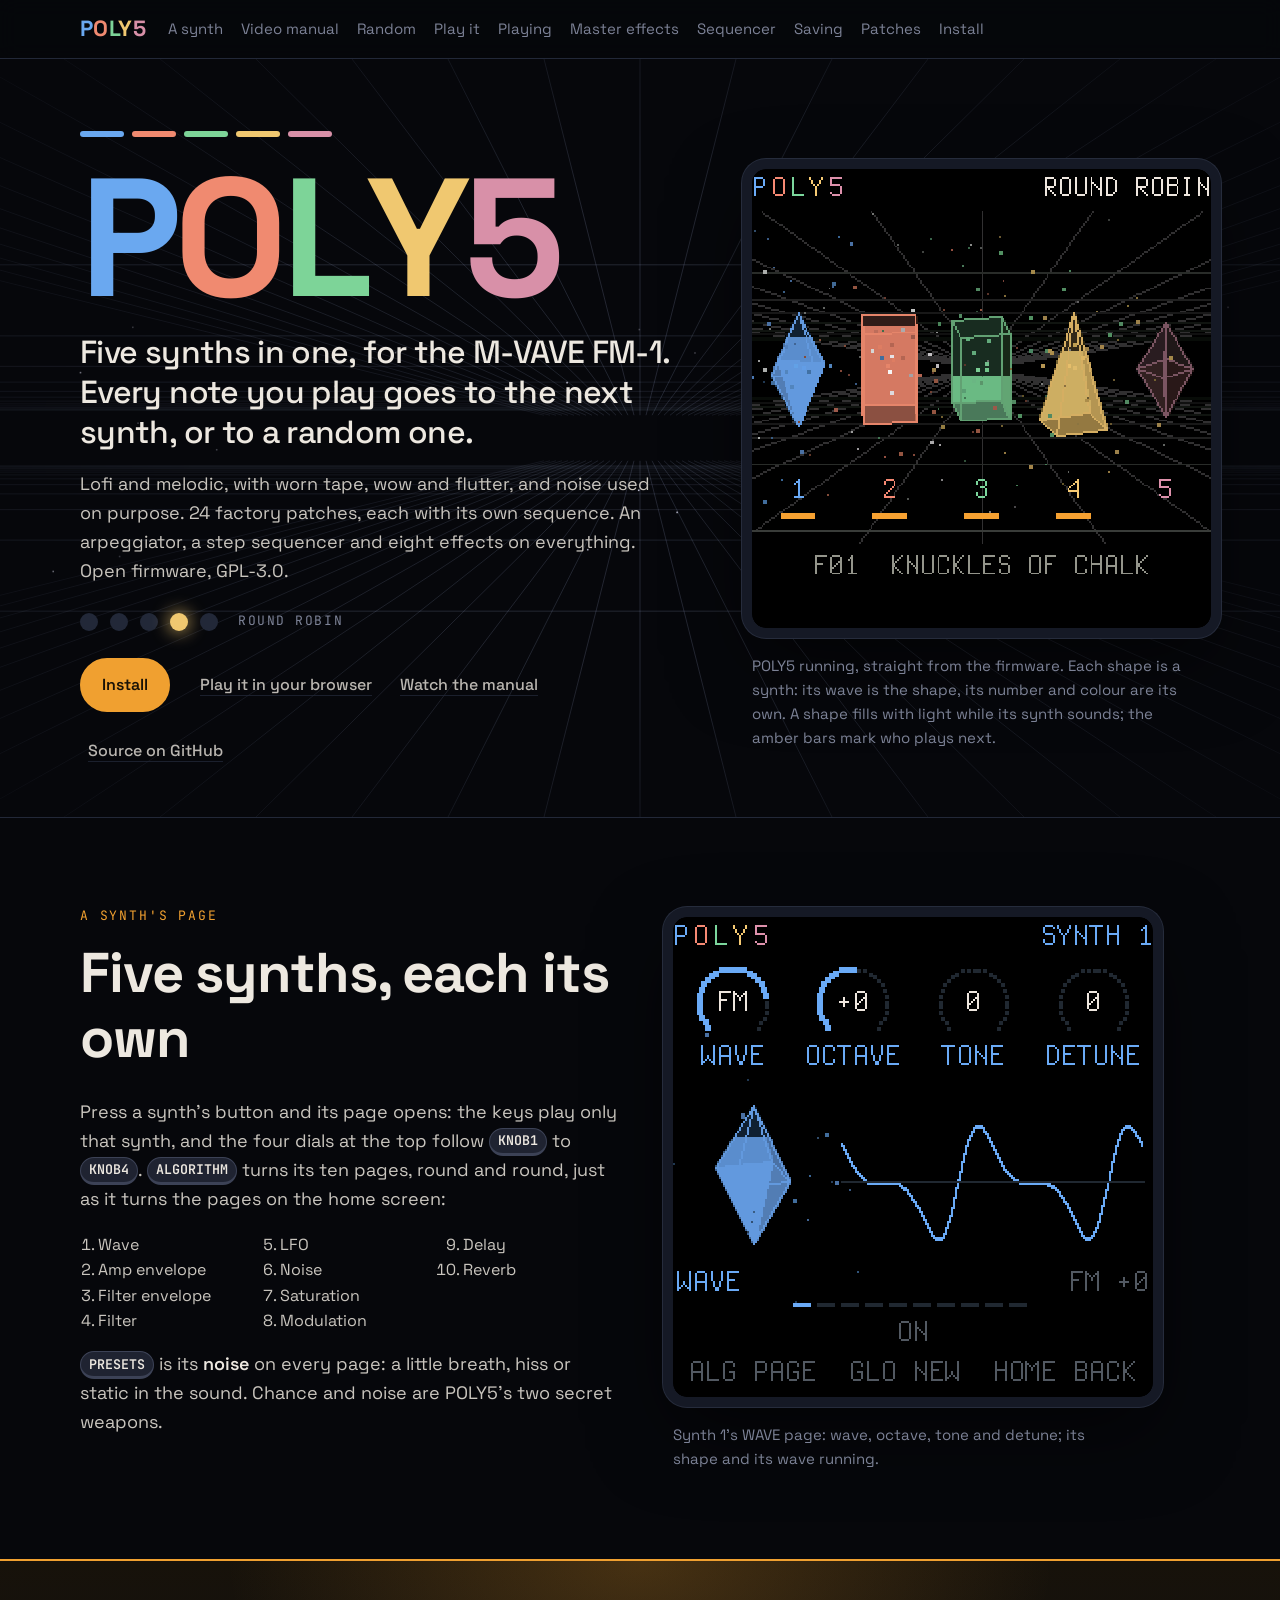
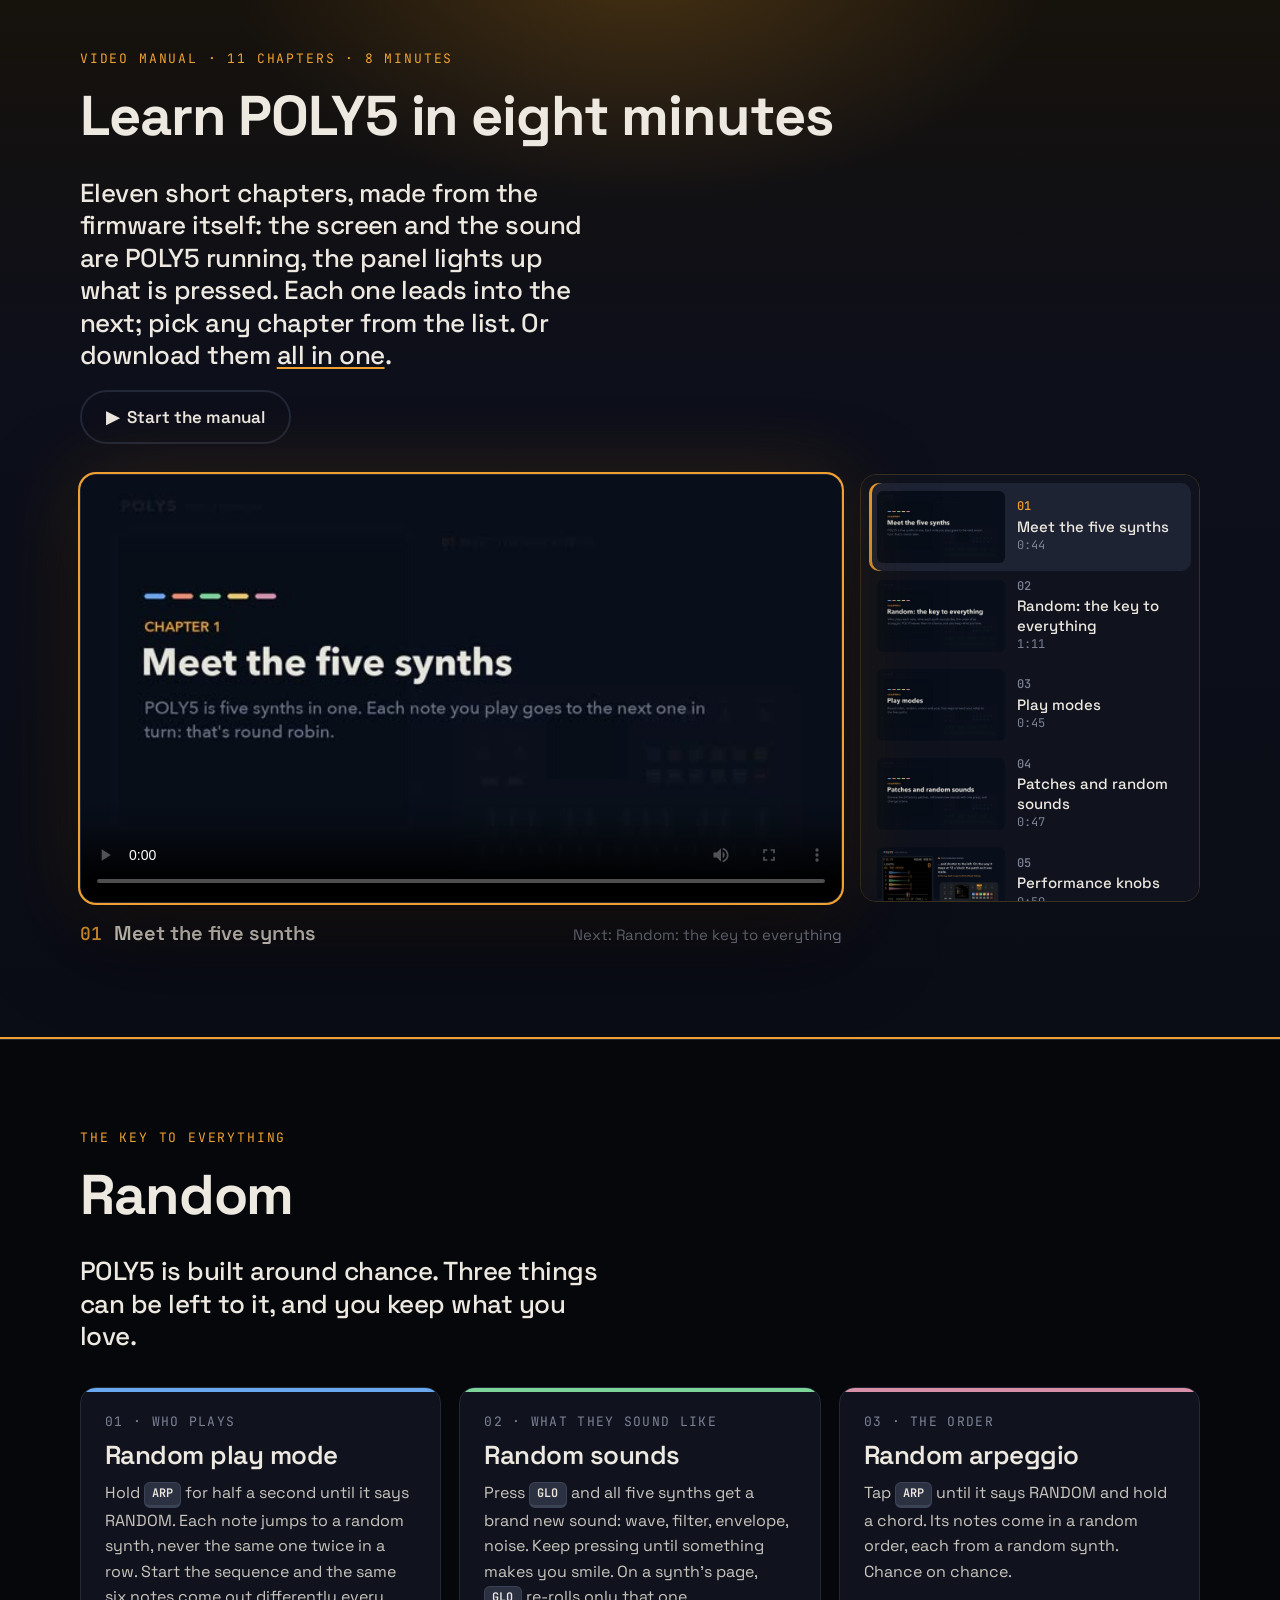
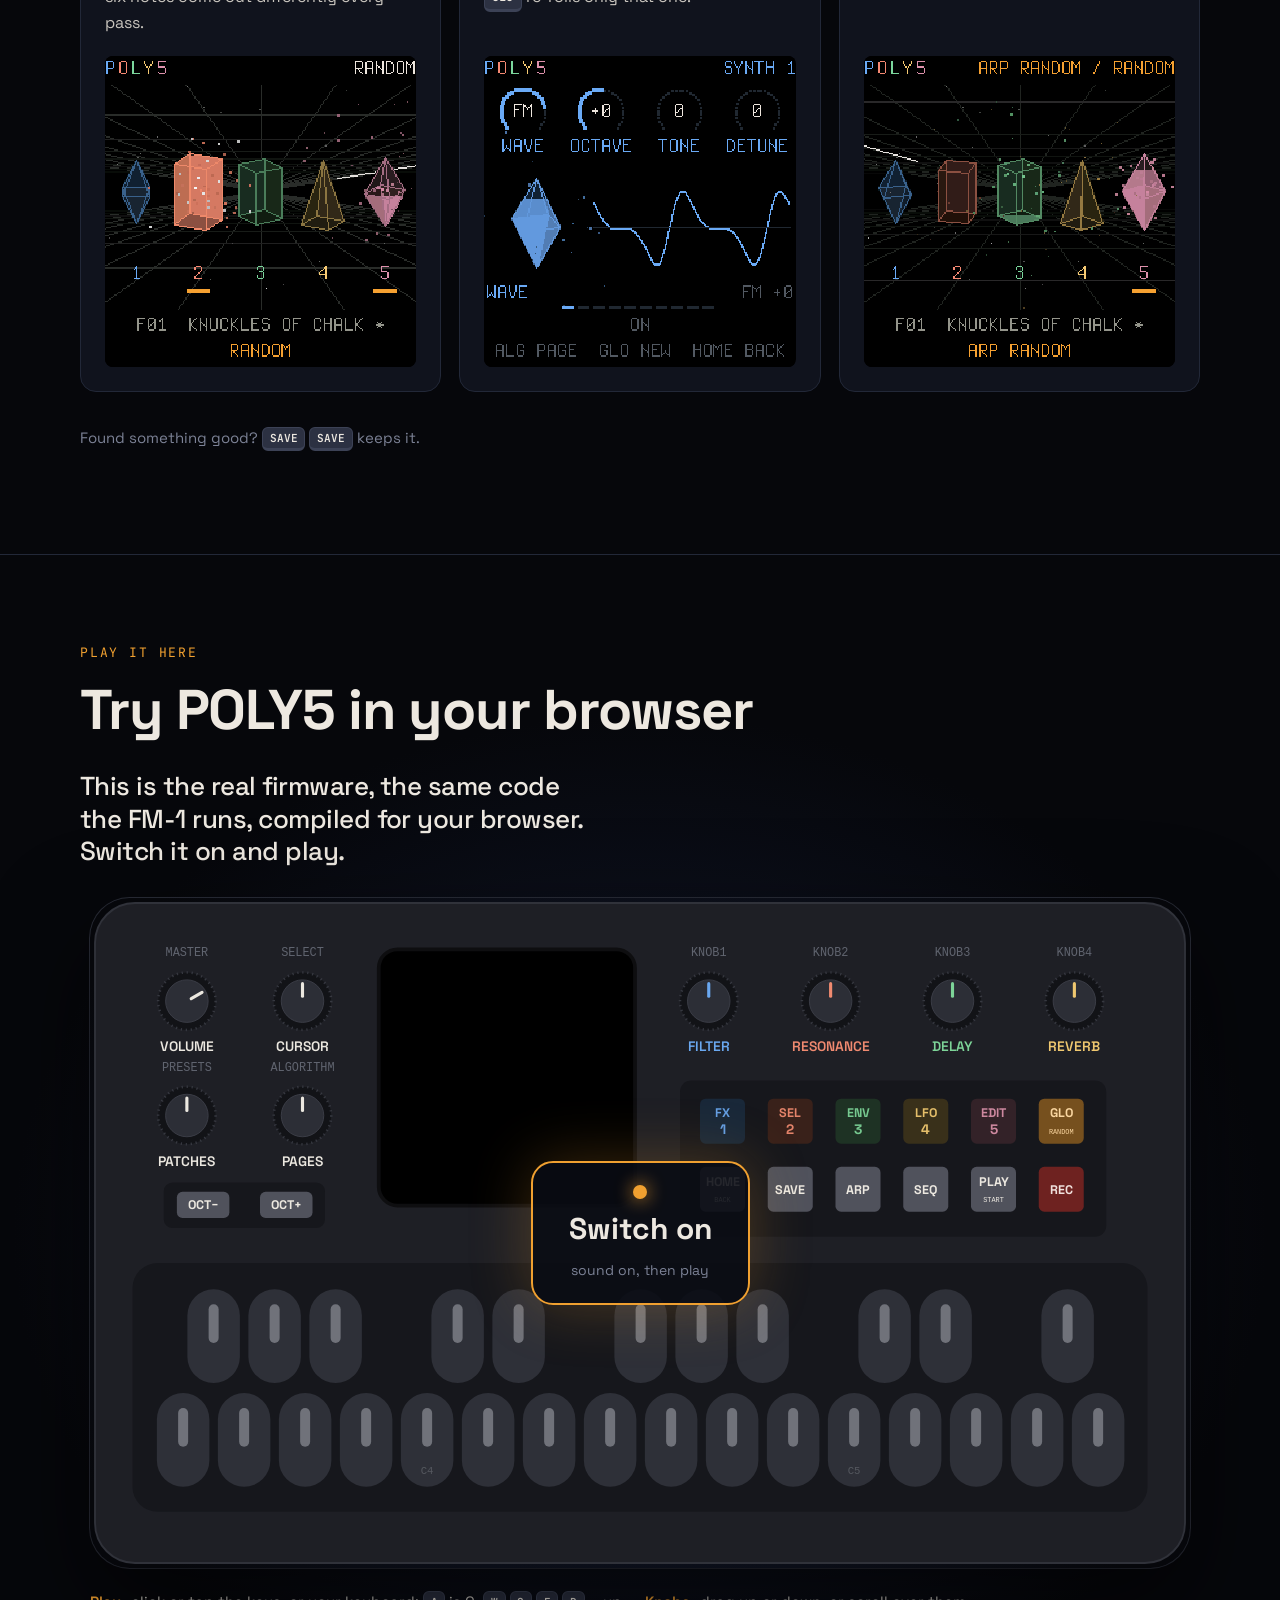
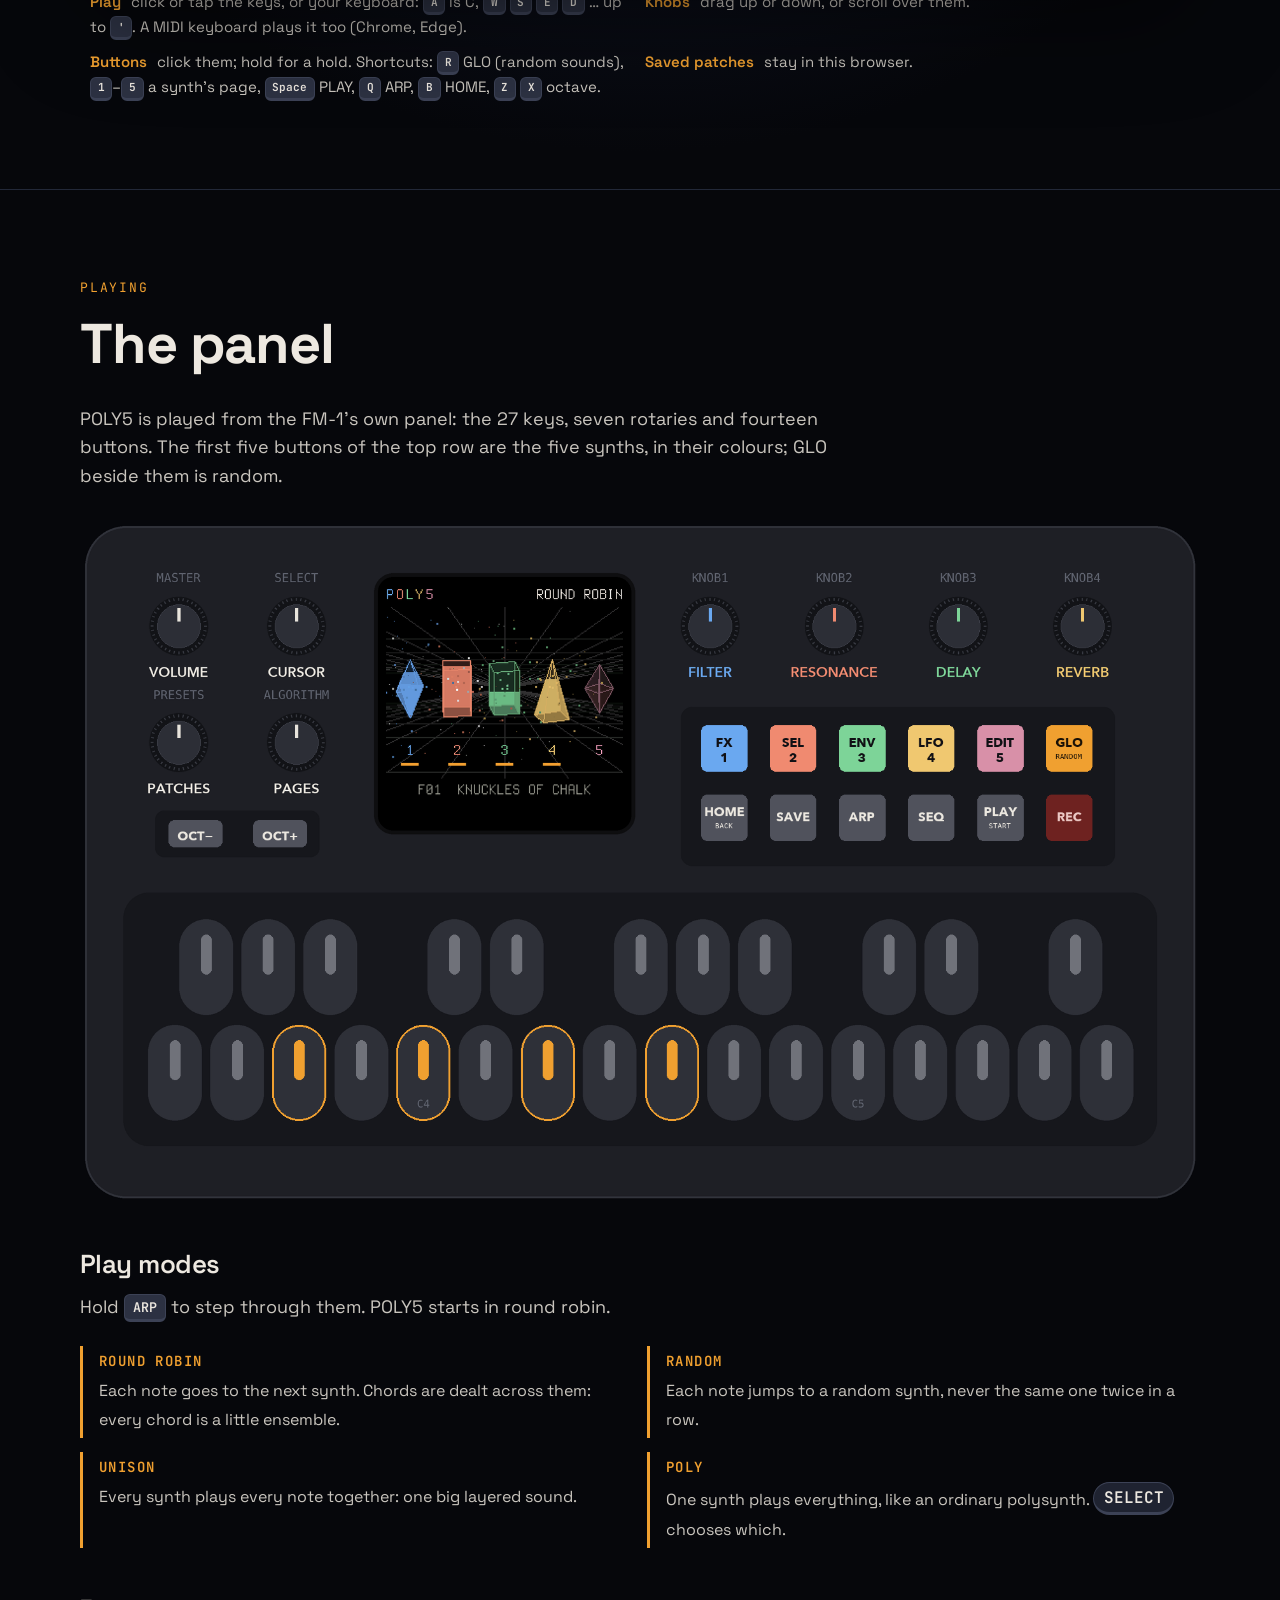
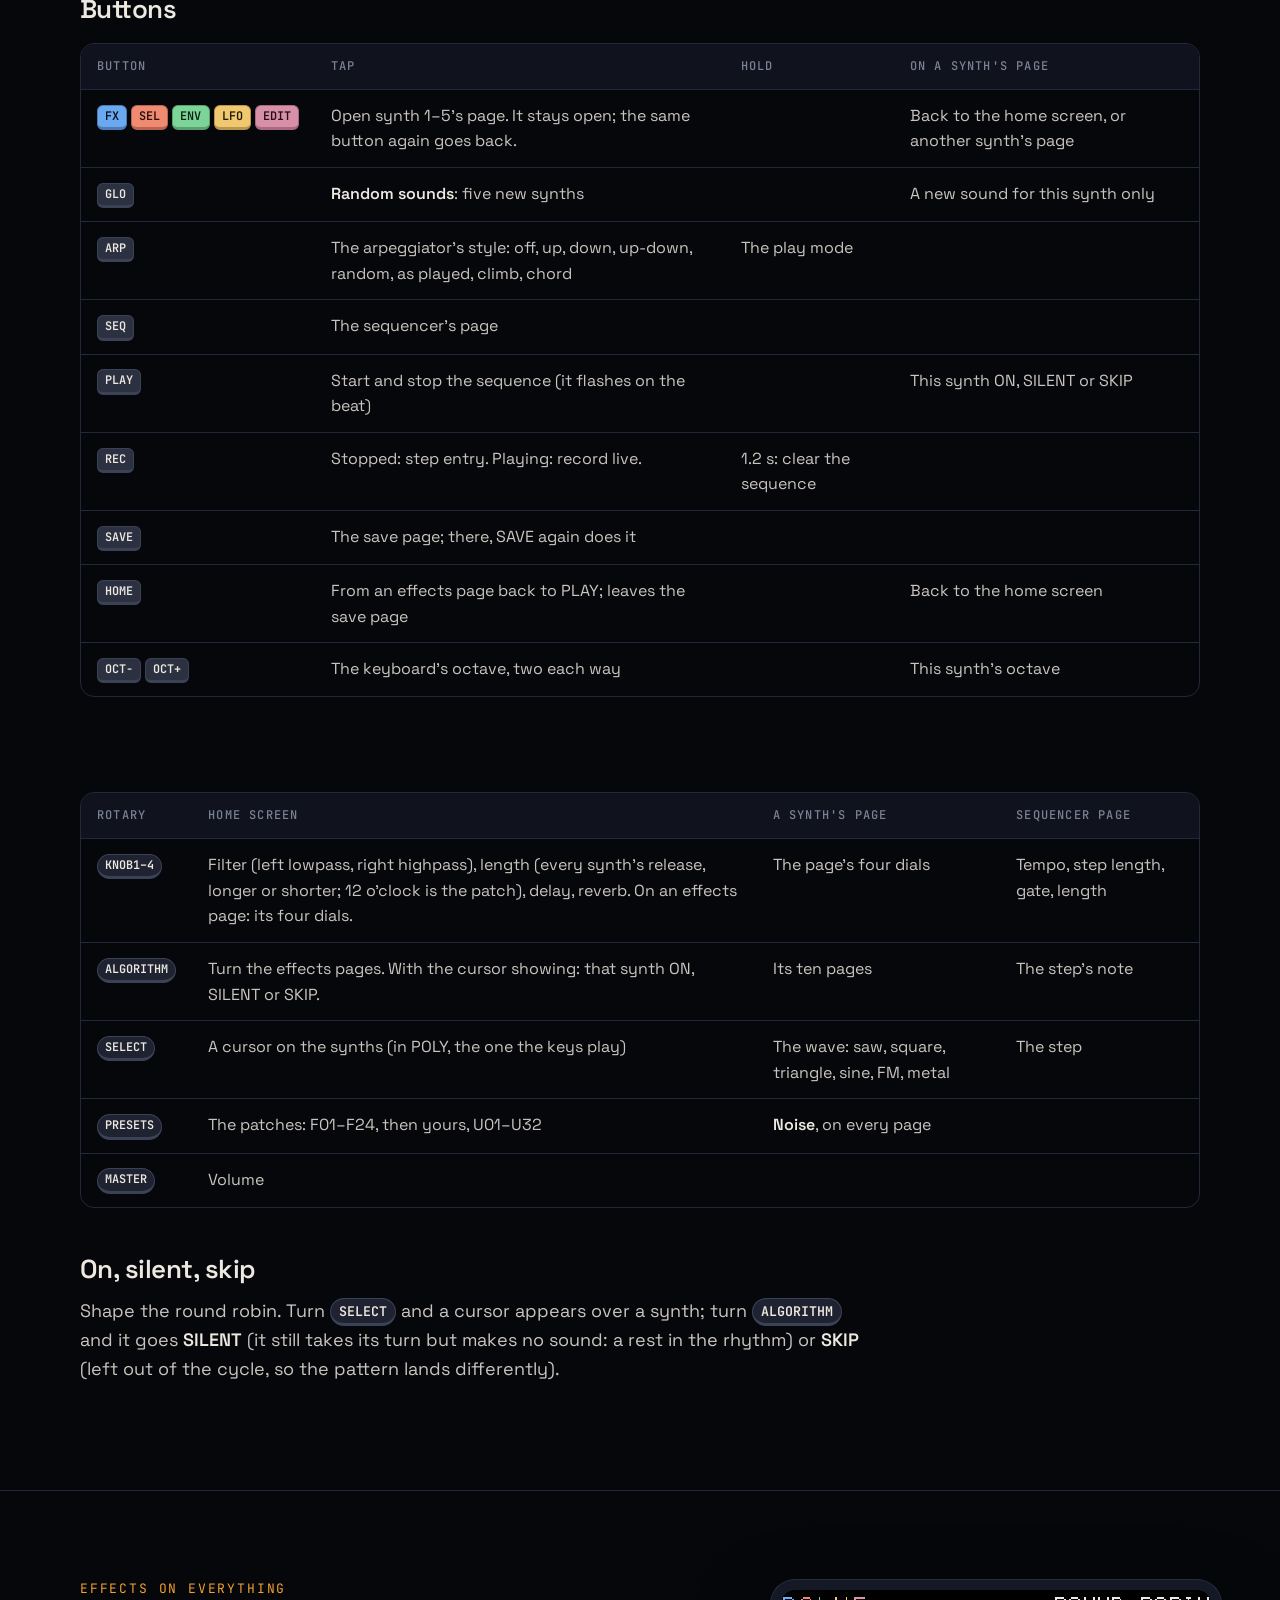
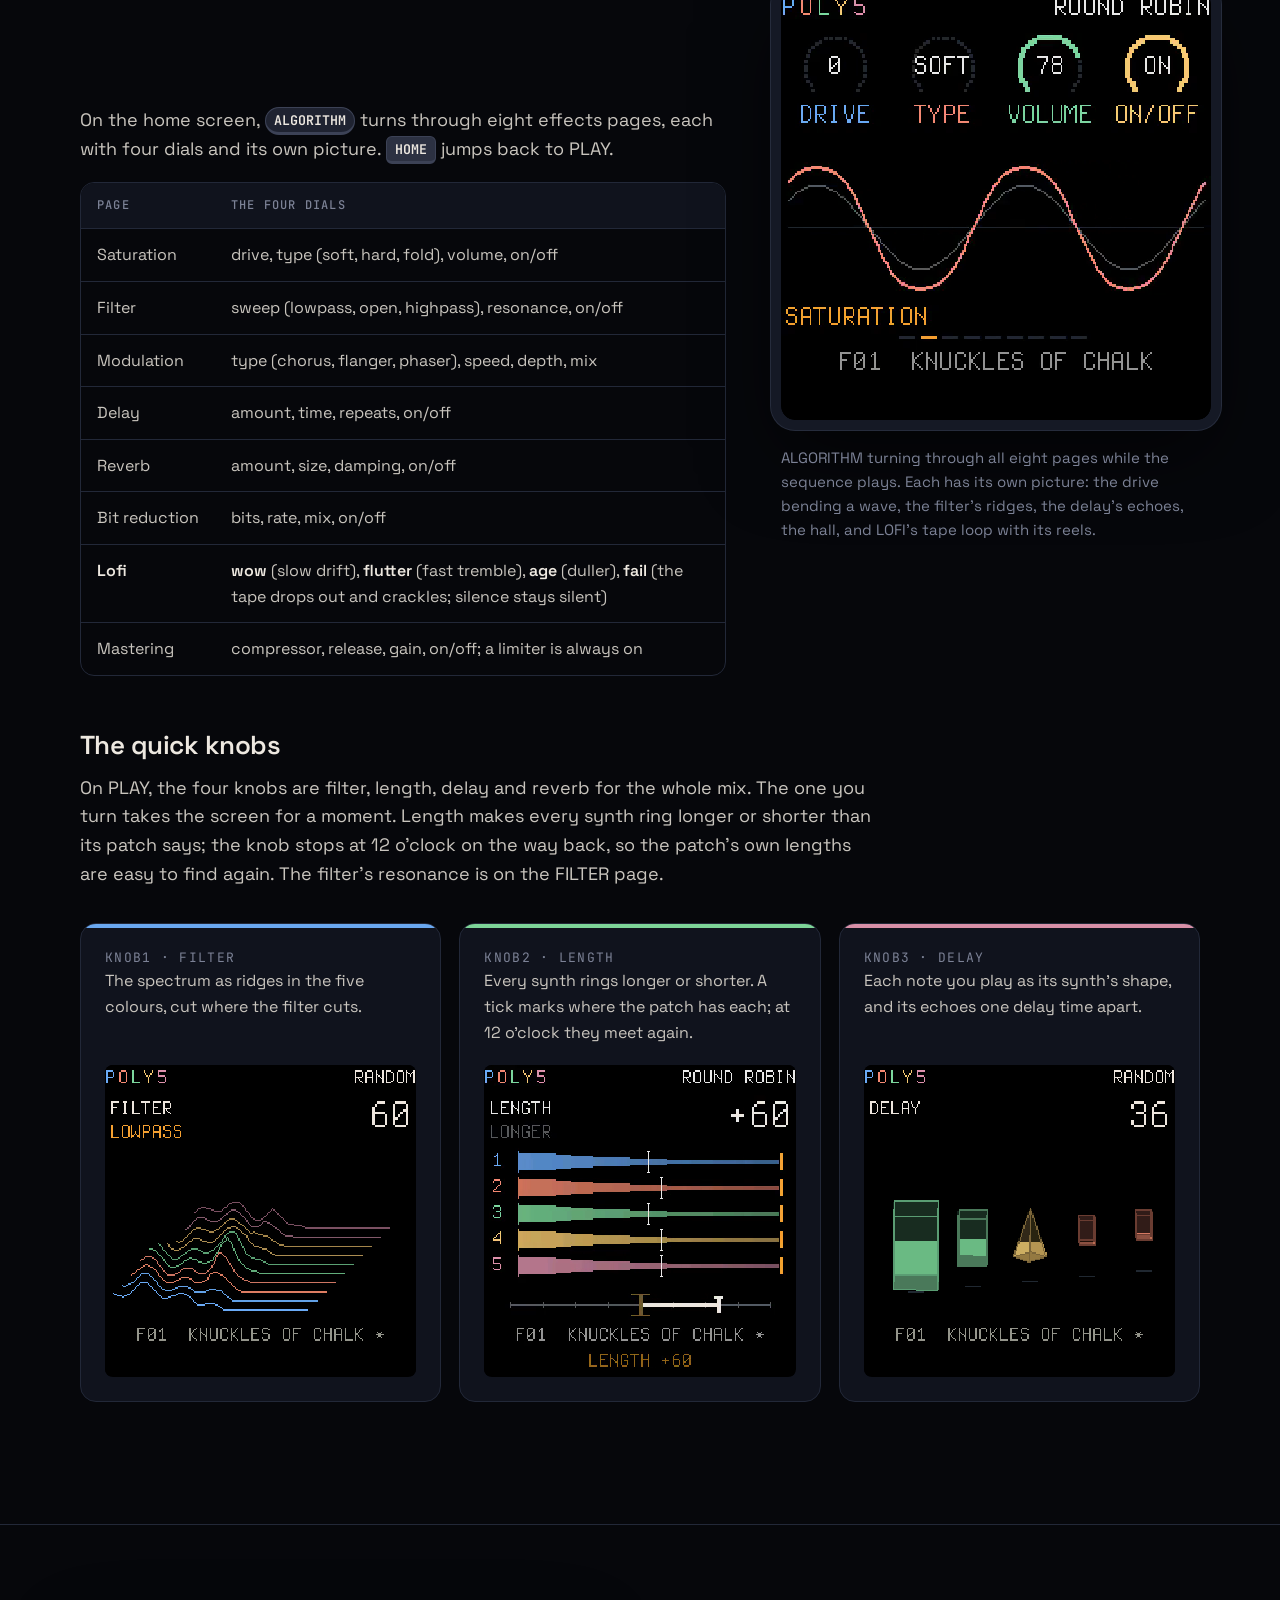
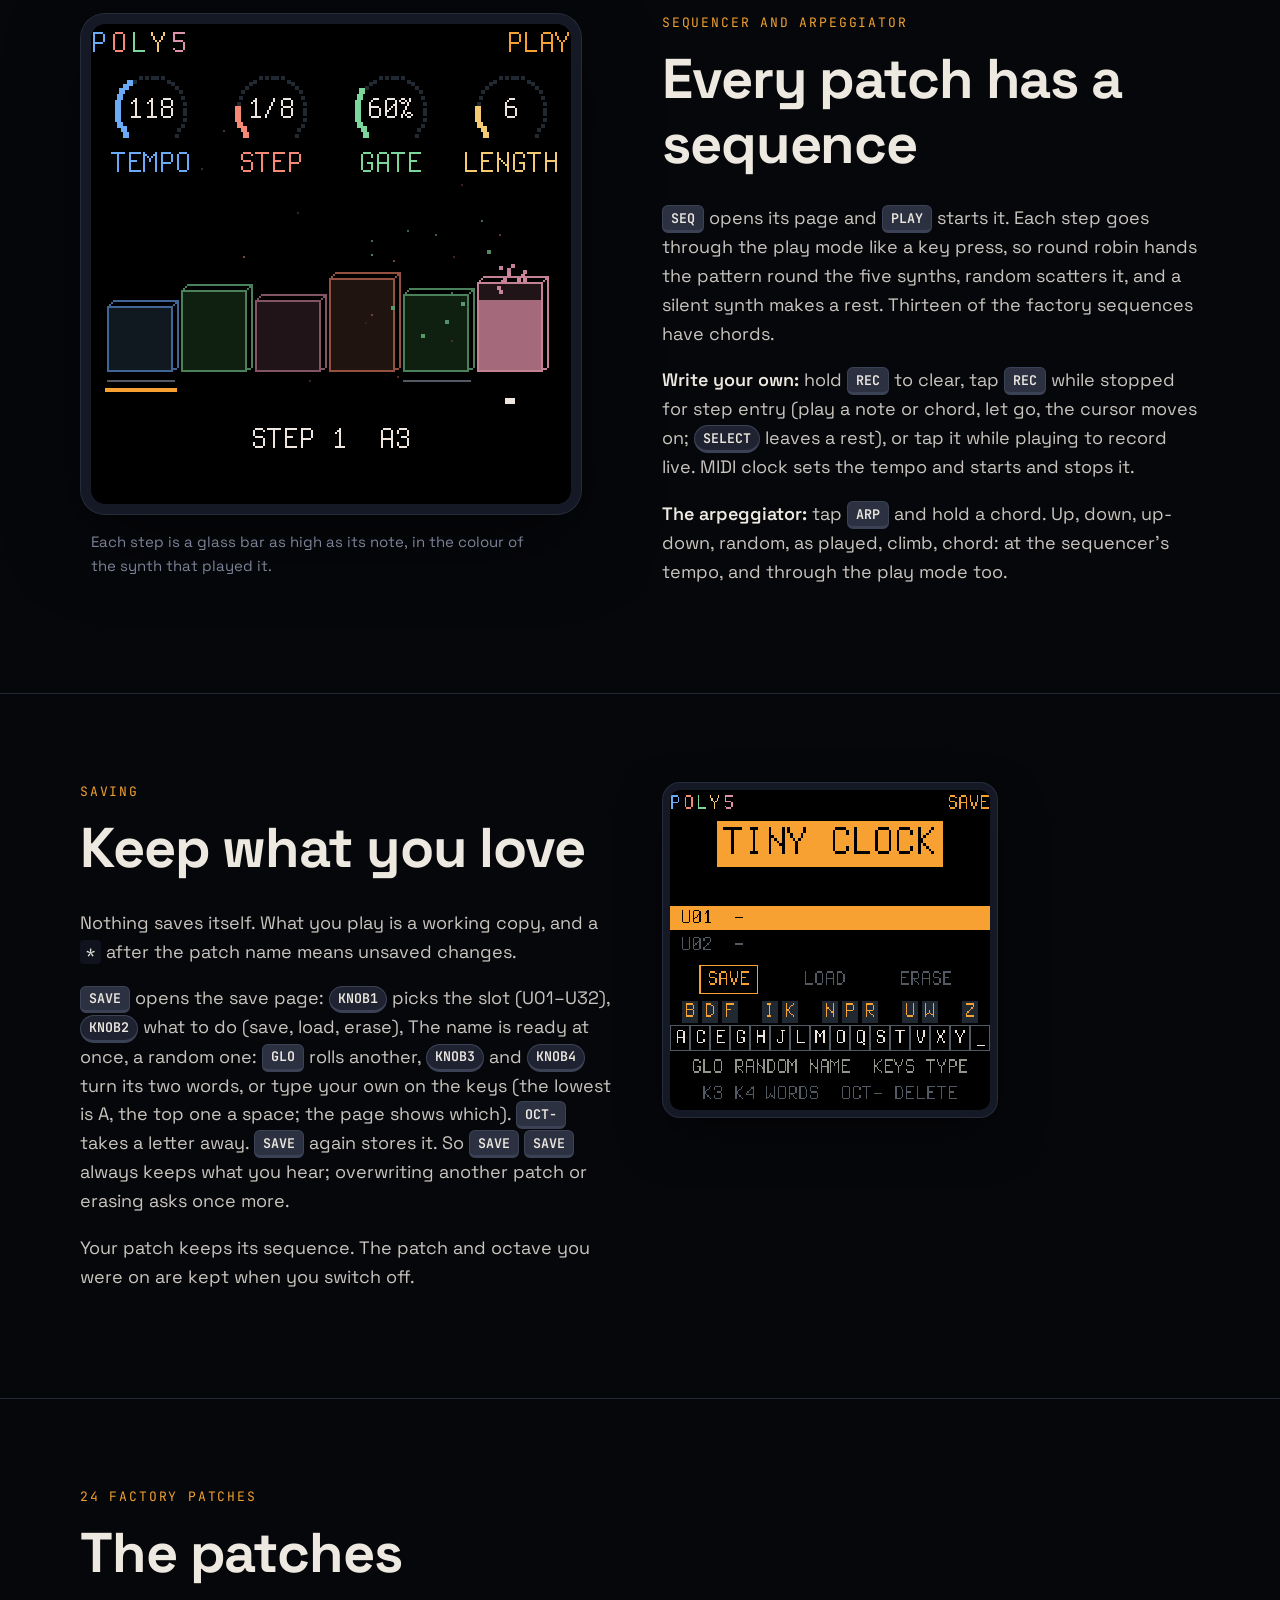
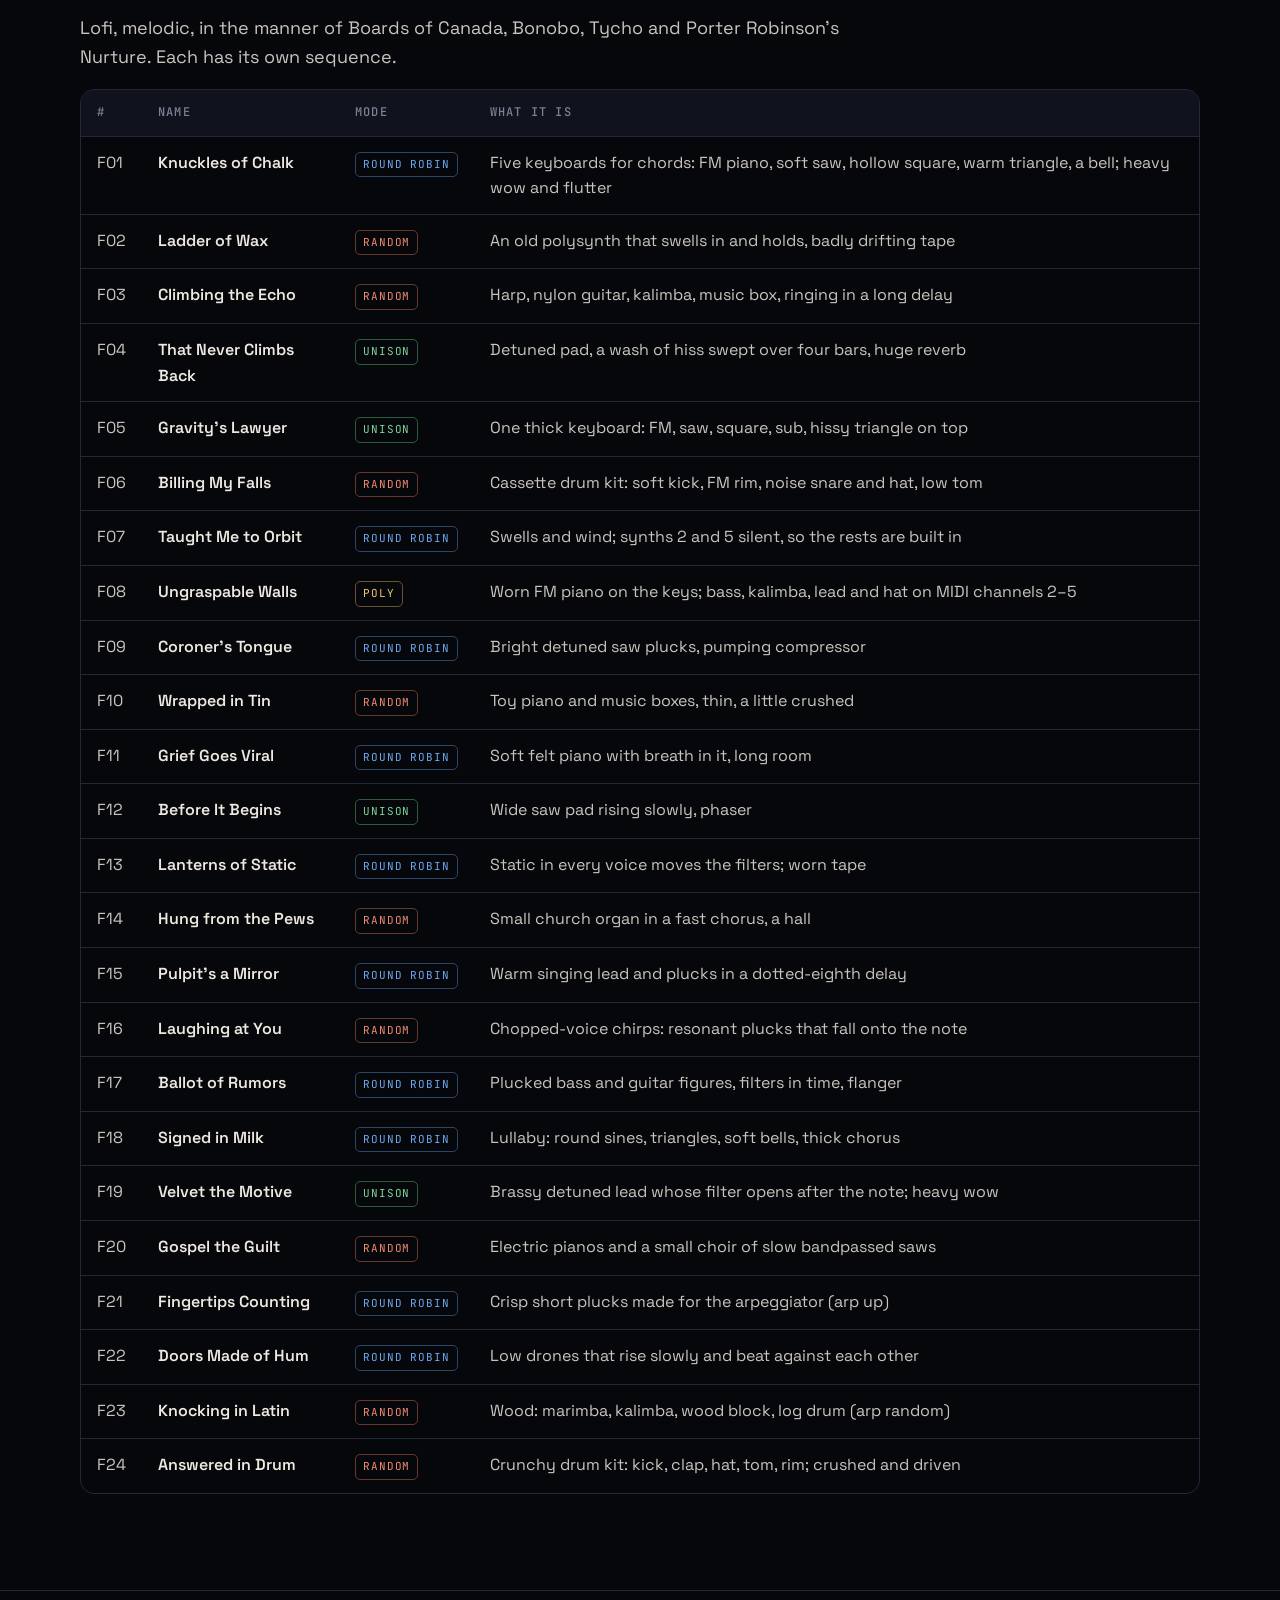
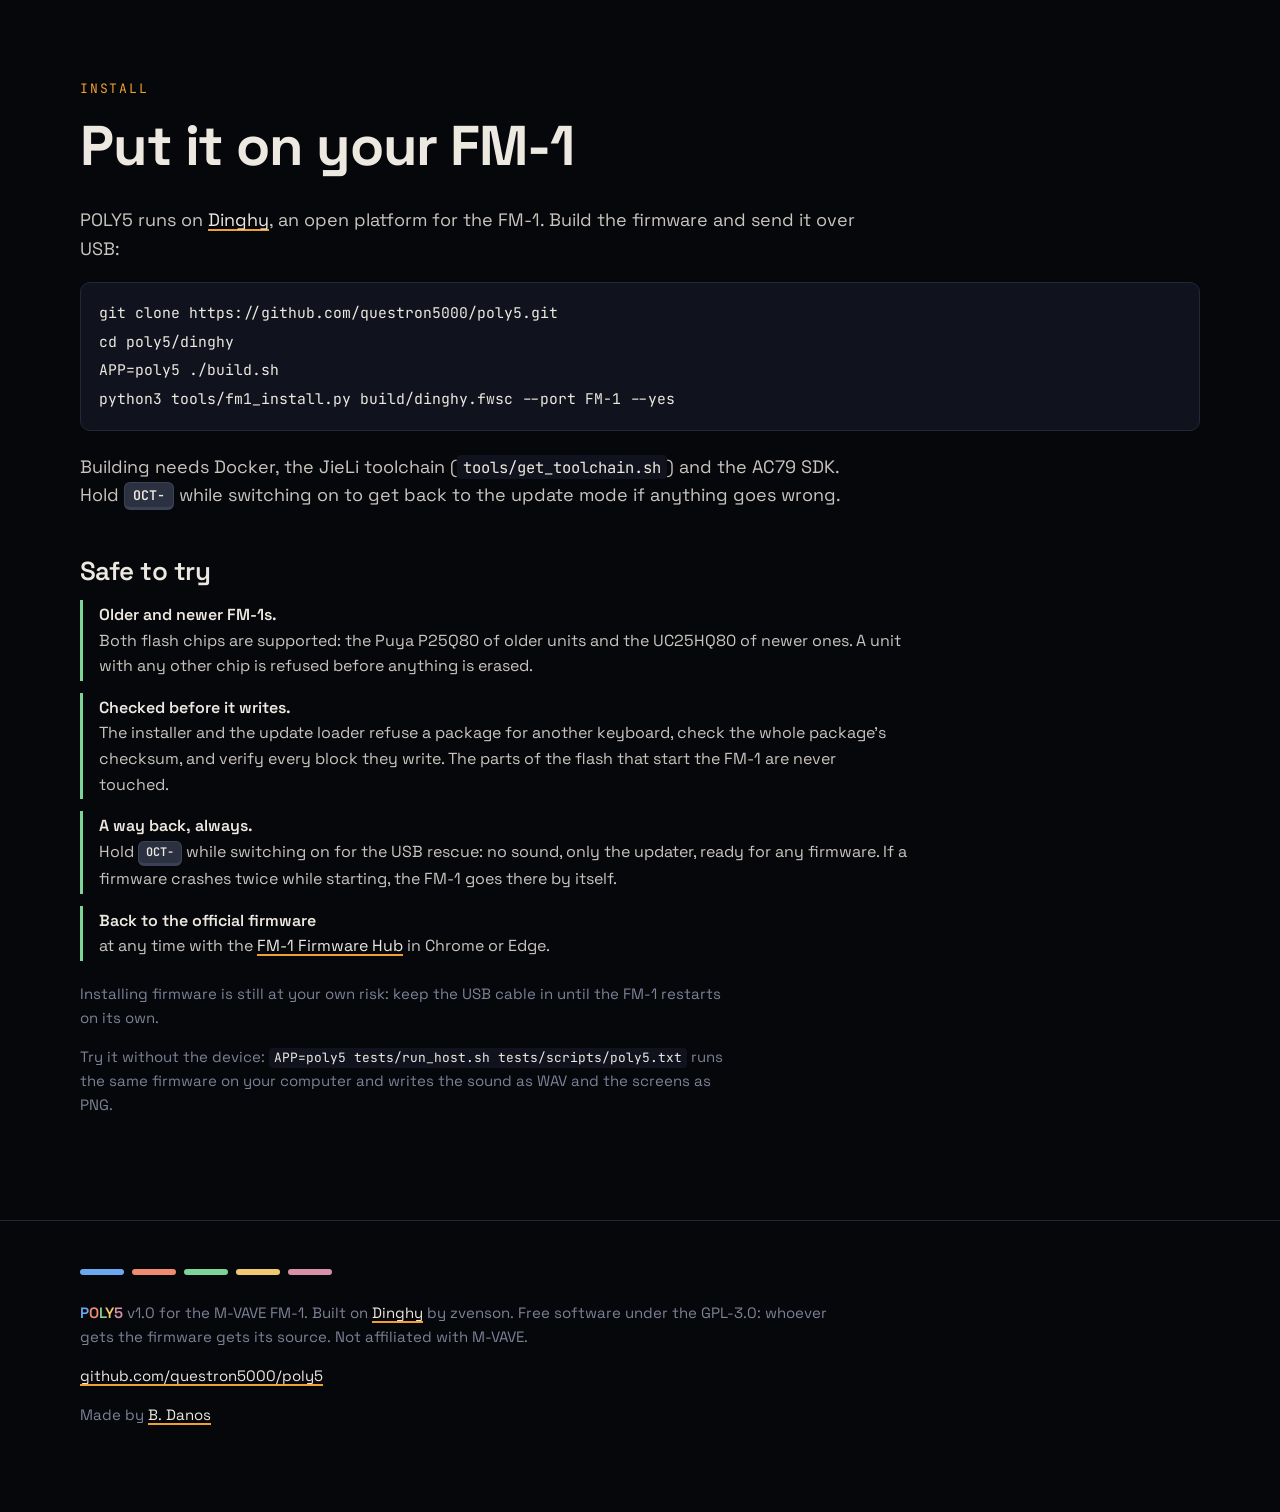
==== commit 086b1072: "Webpage: every screen, loop, the hero and the panel picture made again from the firmware as it is no" ====
--- a/index.html
+++ b/index.html
@@ -48,9 +48,9 @@
       </div>
     </div>
     <figure class="screen">
-      <video id="hero-video" class="screen-video" width="480" height="480" autoplay muted loop playsinline preload="auto" poster="site/img/screen-home-chord.png?v=6120e20f" aria-label="POLY5 running on the FM&#8209;1's screen: it switches on, the five shapes light up in turn as notes and chords play in round robin, GLO rolls new sounds, then RANDOM mode scatters the notes.">
-        <source src="site/img/hero.mp4?v=841d98bf" type="video/mp4">
-        <img src="site/img/screen-home-chord.png?v=6120e20f" width="480" height="480" alt="The FM&#8209;1's screen: five glass shapes in a row over a grid, lit in their colours.">
+      <video id="hero-video" class="screen-video" width="480" height="480" autoplay muted loop playsinline preload="auto" poster="site/img/screen-home-chord.png?v=ec8493ca" aria-label="POLY5 running on the FM&#8209;1's screen: it switches on, the five shapes light up in turn as notes and chords play in round robin, GLO rolls new sounds, then RANDOM mode scatters the notes.">
+        <source src="site/img/hero.mp4?v=db12c632" type="video/mp4">
+        <img src="site/img/screen-home-chord.png?v=ec8493ca" width="480" height="480" alt="The FM&#8209;1's screen: five glass shapes in a row over a grid, lit in their colours.">
       </video>
       <figcaption>POLY5 running, straight from the firmware. Each shape is a synth: its wave is the shape, its number and colour are its own. A shape fills with light while its synth sounds; the amber bars mark who plays next.</figcaption>
     </figure>
@@ -72,7 +72,7 @@
       <p><span class="k r">PRESETS</span> is its <b>noise</b> on every page: a little breath, hiss or static in the sound. Chance and noise are POLY5's two secret weapons.</p>
     </div>
     <figure class="screen">
-      <video class="ui-loop" muted loop playsinline preload="none" width="480" height="480" poster="site/img/screen-synth-page.png?v=f654d8cf" aria-label="Synth 1's WAVE page."><source src="site/img/loop-synth-page.mp4?v=3473388e" type="video/mp4"></video>
+      <video class="ui-loop" muted loop playsinline preload="none" width="480" height="480" poster="site/img/screen-synth-page.png?v=ef3c6c93" aria-label="Synth 1's WAVE page."><source src="site/img/loop-synth-page.mp4?v=54172d27" type="video/mp4"></video>
       <figcaption>Synth 1's WAVE page: wave, octave, tone and detune; its shape and its wave running.</figcaption>
     </figure>
   </div>
@@ -106,8 +106,8 @@
           <img src="site/img/poster-04-patches-and-random.jpg?v=eadd4350" width="640" height="360" alt="" loading="lazy">
           <span class="pl-text"><b>04</b><span class="pl-title">Patches and random sounds</span><span class="pl-dur">0:47</span></span>
         </button></li>
-        <li><button type="button" class="pl-item" data-src="manual/videos/05-performance-knobs.mp4?v=45c74150" data-poster="site/img/poster-05-performance-knobs.jpg?v=5246702b">
-          <img src="site/img/poster-05-performance-knobs.jpg?v=5246702b" width="640" height="360" alt="" loading="lazy">
+        <li><button type="button" class="pl-item" data-src="manual/videos/05-performance-knobs.mp4?v=45c74150" data-poster="site/img/poster-05-performance-knobs.jpg?v=837f3955">
+          <img src="site/img/poster-05-performance-knobs.jpg?v=837f3955" width="640" height="360" alt="" loading="lazy">
           <span class="pl-text"><b>05</b><span class="pl-title">Performance knobs</span><span class="pl-dur">0:59</span></span>
         </button></li>
         <li><button type="button" class="pl-item" data-src="manual/videos/06-on-silent-skip.mp4?v=852cb182" data-poster="site/img/poster-06-on-silent-skip.jpg?v=82cb8fa6">
@@ -130,8 +130,8 @@
           <img src="site/img/poster-10-arpeggiator.jpg?v=201ceb0f" width="640" height="360" alt="" loading="lazy">
           <span class="pl-text"><b>10</b><span class="pl-title">The arpeggiator</span><span class="pl-dur">0:35</span></span>
         </button></li>
-        <li><button type="button" class="pl-item" data-src="manual/videos/11-saving.mp4?v=87fc79ab" data-poster="site/img/poster-11-saving.jpg?v=1b37cf5d">
-          <img src="site/img/poster-11-saving.jpg?v=1b37cf5d" width="640" height="360" alt="" loading="lazy">
+        <li><button type="button" class="pl-item" data-src="manual/videos/11-saving.mp4?v=87fc79ab" data-poster="site/img/poster-11-saving.jpg?v=0d167dd8">
+          <img src="site/img/poster-11-saving.jpg?v=0d167dd8" width="640" height="360" alt="" loading="lazy">
           <span class="pl-text"><b>11</b><span class="pl-title">Saving your patches</span><span class="pl-dur">0:41</span></span>
         </button></li>
       </ol>
@@ -149,19 +149,19 @@
         <span class="n">01 &middot; WHO PLAYS</span>
         <h3>Random play mode</h3>
         <p>Hold <span class="k">ARP</span> for half a second until it says RANDOM. Each note jumps to a random synth, never the same one twice in a row. Start the sequence and the same six notes come out differently every pass.</p>
-        <video class="ui-loop" muted loop playsinline preload="none" width="480" height="480" poster="site/img/screen-random.png?v=32d5117b" aria-label="The home screen in RANDOM mode, two synths lit."><source src="site/img/loop-random.mp4?v=a8ac6aa6" type="video/mp4"></video>
+        <video class="ui-loop" muted loop playsinline preload="none" width="480" height="480" poster="site/img/screen-random.png?v=a11a3547" aria-label="The home screen in RANDOM mode, two synths lit."><source src="site/img/loop-random.mp4?v=c0c61153" type="video/mp4"></video>
       </div>
       <div class="card">
         <span class="n">02 &middot; WHAT THEY SOUND LIKE</span>
         <h3>Random sounds</h3>
         <p>Press <span class="k">GLO</span> and all five synths get a brand new sound: wave, filter, envelope, noise. Keep pressing until something makes you smile. On a synth's page, <span class="k">GLO</span> re-rolls only that one.</p>
-        <video class="ui-loop" muted loop playsinline preload="none" width="480" height="480" poster="site/img/screen-synth-page.png?v=f654d8cf" aria-label="Synth 1's page: wave FM, octave, tone and detune dials, its shape and its wave running."><source src="site/img/loop-synth-page.mp4?v=3473388e" type="video/mp4"></video>
+        <video class="ui-loop" muted loop playsinline preload="none" width="480" height="480" poster="site/img/screen-synth-page.png?v=ef3c6c93" aria-label="Synth 1's page: wave FM, octave, tone and detune dials, its shape and its wave running."><source src="site/img/loop-synth-page.mp4?v=54172d27" type="video/mp4"></video>
       </div>
       <div class="card">
         <span class="n">03 &middot; THE ORDER</span>
         <h3>Random arpeggio</h3>
         <p>Tap <span class="k">ARP</span> until it says RANDOM and hold a chord. Its notes come in a random order, each from a random synth. Chance on chance.</p>
-        <video class="ui-loop" muted loop playsinline preload="none" width="480" height="480" poster="site/img/screen-arp-random.png?v=02584656" aria-label="The home screen with ARP RANDOM / RR in the header, a chord held, one synth lit at a time."><source src="site/img/loop-arp-random.mp4?v=66ec3198" type="video/mp4"></video>
+        <video class="ui-loop" muted loop playsinline preload="none" width="480" height="480" poster="site/img/screen-arp-random.png?v=2d38ea55" aria-label="The home screen with ARP RANDOM / RR in the header, a chord held, one synth lit at a time."><source src="site/img/loop-arp-random.mp4?v=68b56ef9" type="video/mp4"></video>
       </div>
     </div>
     <p class="note" style="margin-top:12px">Found something good? <span class="k">SAVE</span> <span class="k">SAVE</span> keeps it.</p>
@@ -188,7 +188,7 @@
     <p class="eyebrow">Playing</p>
     <h2>The panel</h2>
     <p>POLY5 is played from the FM&#8209;1's own panel: the 27 keys, seven rotaries and fourteen buttons. The first five buttons of the top row are the five synths, in their colours; GLO beside them is random.</p>
-    <img class="panel-pic" src="site/img/panel.png?v=1337e01a" width="1760" height="1072" alt="The FM&#8209;1's panel as POLY5 uses it. Left: MASTER (volume), SELECT (cursor), PRESETS (patches), ALGORITHM (pages), OCT minus and plus. Middle: the square screen showing POLY5. Right: KNOB1 to KNOB4 (filter, resonance, delay, reverb) and twelve buttons: FX, SEL, ENV, LFO, EDIT in the five synths' colours, numbered 1 to 5, GLO in amber for random; HOME, SAVE, ARP, SEQ, PLAY, REC. Below: 27 pill-shaped keys with light slits, a chord lit.">
+    <img class="panel-pic" src="site/img/panel.png?v=50c6ada9" width="1760" height="1072" alt="The FM&#8209;1's panel as POLY5 uses it. Left: MASTER (volume), SELECT (cursor), PRESETS (patches), ALGORITHM (pages), OCT minus and plus. Middle: the square screen showing POLY5. Right: KNOB1 to KNOB4 (filter, resonance, delay, reverb) and twelve buttons: FX, SEL, ENV, LFO, EDIT in the five synths' colours, numbered 1 to 5, GLO in amber for random; HOME, SAVE, ARP, SEQ, PLAY, REC. Below: 27 pill-shaped keys with light slits, a chord lit.">
 
     <h3>Play modes</h3>
     <p>Hold <span class="k">ARP</span> to step through them. POLY5 starts in round robin.</p>
@@ -260,16 +260,16 @@
         </div>
       </div>
       <figure class="screen">
-        <video class="ui-loop" muted loop playsinline preload="none" width="480" height="480" poster="site/img/screen-master-pages.png?v=a09bc861" aria-label="POLY5 running with its sequence while ALGORITHM turns through the eight master effects pages: saturation, filter, modulation, delay, reverb, bit reduction, lofi and mastering, each with four dials and its own picture."><source src="site/img/loop-master-pages.mp4?v=3b6833c4" type="video/mp4"></video>
+        <video class="ui-loop" muted loop playsinline preload="none" width="480" height="480" poster="site/img/screen-master-pages.png?v=a09bc861" aria-label="POLY5 running with its sequence while ALGORITHM turns through the eight master effects pages: saturation, filter, modulation, delay, reverb, bit reduction, lofi and mastering, each with four dials and its own picture."><source src="site/img/loop-master-pages.mp4?v=ef6658f6" type="video/mp4"></video>
         <figcaption>ALGORITHM turning through all eight pages while the sequence plays. Each has its own picture: the drive bending a wave, the filter's ridges, the delay's echoes, the hall, and LOFI's tape loop with its reels.</figcaption>
       </figure>
     </div>
     <h3>The quick knobs</h3>
     <p>On PLAY, the four knobs are filter, length, delay and reverb for the whole mix. The one you turn takes the screen for a moment. Length makes every synth ring longer or shorter than its patch says; the knob stops at 12 o'clock on the way back, so the patch's own lengths are easy to find again. The filter's resonance is on the FILTER page.</p>
     <div class="cards">
-      <div class="card"><span class="n">KNOB1 &middot; FILTER</span><p>The spectrum as ridges in the five colours, cut where the filter cuts.</p><video class="ui-loop" muted loop playsinline preload="none" width="480" height="480" poster="site/img/screen-filter.png?v=7c9d847d" aria-label="The filter takeover: LOWPASS 60, coloured ridges."><source src="site/img/loop-filter.mp4?v=dfda70d2" type="video/mp4"></video></div>
-      <div class="card"><span class="n">KNOB3 &middot; DELAY</span><p>Each note you play as its synth's shape, and its echoes one delay time apart.</p><video class="ui-loop" muted loop playsinline preload="none" width="480" height="480" poster="site/img/screen-delay.png?v=ad545f71" aria-label="The delay takeover: a shape and its fading echoes."><source src="site/img/loop-delay.mp4?v=fccbb925" type="video/mp4"></video></div>
-      <div class="card"><span class="n">STARTUP</span><p>The five synths spring up out of the grid, one for each letter of POLY5, with the version under them.</p><video class="ui-loop" muted loop playsinline preload="none" width="480" height="480" poster="site/img/screen-intro.png?v=dc0bff25" aria-label="The startup animation, v1.0."><source src="site/img/loop-intro.mp4?v=3a501e77" type="video/mp4"></video></div>
+      <div class="card"><span class="n">KNOB1 &middot; FILTER</span><p>The spectrum as ridges in the five colours, cut where the filter cuts.</p><video class="ui-loop" muted loop playsinline preload="none" width="480" height="480" poster="site/img/screen-filter.png?v=ead12741" aria-label="The filter takeover: LOWPASS 60, coloured ridges."><source src="site/img/loop-filter.mp4?v=8837e41e" type="video/mp4"></video></div>
+      <div class="card"><span class="n">KNOB2 &middot; LENGTH</span><p>Every synth rings longer or shorter. A tick marks where the patch has each; at 12 o'clock they meet again.</p><video class="ui-loop" muted loop playsinline preload="none" width="480" height="480" poster="site/img/screen-length.png?v=050f16e0" aria-label="The length takeover: five tails in the synths' colours growing past their ticks, a scale below with its middle marked."><source src="site/img/loop-length.mp4?v=77eaa9bc" type="video/mp4"></video></div>
+      <div class="card"><span class="n">KNOB3 &middot; DELAY</span><p>Each note you play as its synth's shape, and its echoes one delay time apart.</p><video class="ui-loop" muted loop playsinline preload="none" width="480" height="480" poster="site/img/screen-delay.png?v=f57dedc4" aria-label="The delay takeover: a shape and its fading echoes."><source src="site/img/loop-delay.mp4?v=b2adcdce" type="video/mp4"></video></div>
     </div>
   </div>
 </section>
@@ -277,7 +277,7 @@
 <section id="sequencer">
   <div class="wrap split">
     <figure class="screen">
-      <video class="ui-loop" muted loop playsinline preload="none" width="480" height="480" poster="site/img/screen-sequencer.png?v=f16d10e5" aria-label="The sequencer page: tempo 118, step 1/8, gate 60%, length 6; six glass bars in the synths' colours."><source src="site/img/loop-sequencer.mp4?v=cdd3db23" type="video/mp4"></video>
+      <video class="ui-loop" muted loop playsinline preload="none" width="480" height="480" poster="site/img/screen-sequencer.png?v=235da3e6" aria-label="The sequencer page: tempo 118, step 1/8, gate 60%, length 6; six glass bars in the synths' colours."><source src="site/img/loop-sequencer.mp4?v=cdd3db23" type="video/mp4"></video>
       <figcaption>Each step is a glass bar as high as its note, in the colour of the synth that played it.</figcaption>
     </figure>
     <div>
@@ -300,7 +300,7 @@
       <p>Your patch keeps its sequence. The patch and octave you were on are kept when you switch off.</p>
     </div>
     <figure class="screen small">
-      <video class="ui-loop" muted loop playsinline preload="none" width="480" height="480" poster="site/img/screen-save.png?v=4068f400" aria-label="The save page: slots U01 to U04, SAVE LOAD ERASE, name TINY CLOCK."><source src="site/img/loop-save.mp4?v=35248296" type="video/mp4"></video>
+      <video class="ui-loop" muted loop playsinline preload="none" width="480" height="480" poster="site/img/screen-save.png?v=8e89f31d" aria-label="The save page: the name large at the top, first random ones, then WARM TAPES typed on the keys; the slots, SAVE LOAD ERASE, and the keys drawn with their letters."><source src="site/img/loop-save.mp4?v=626ff01a" type="video/mp4"></video>
     </figure>
   </div>
 </section>
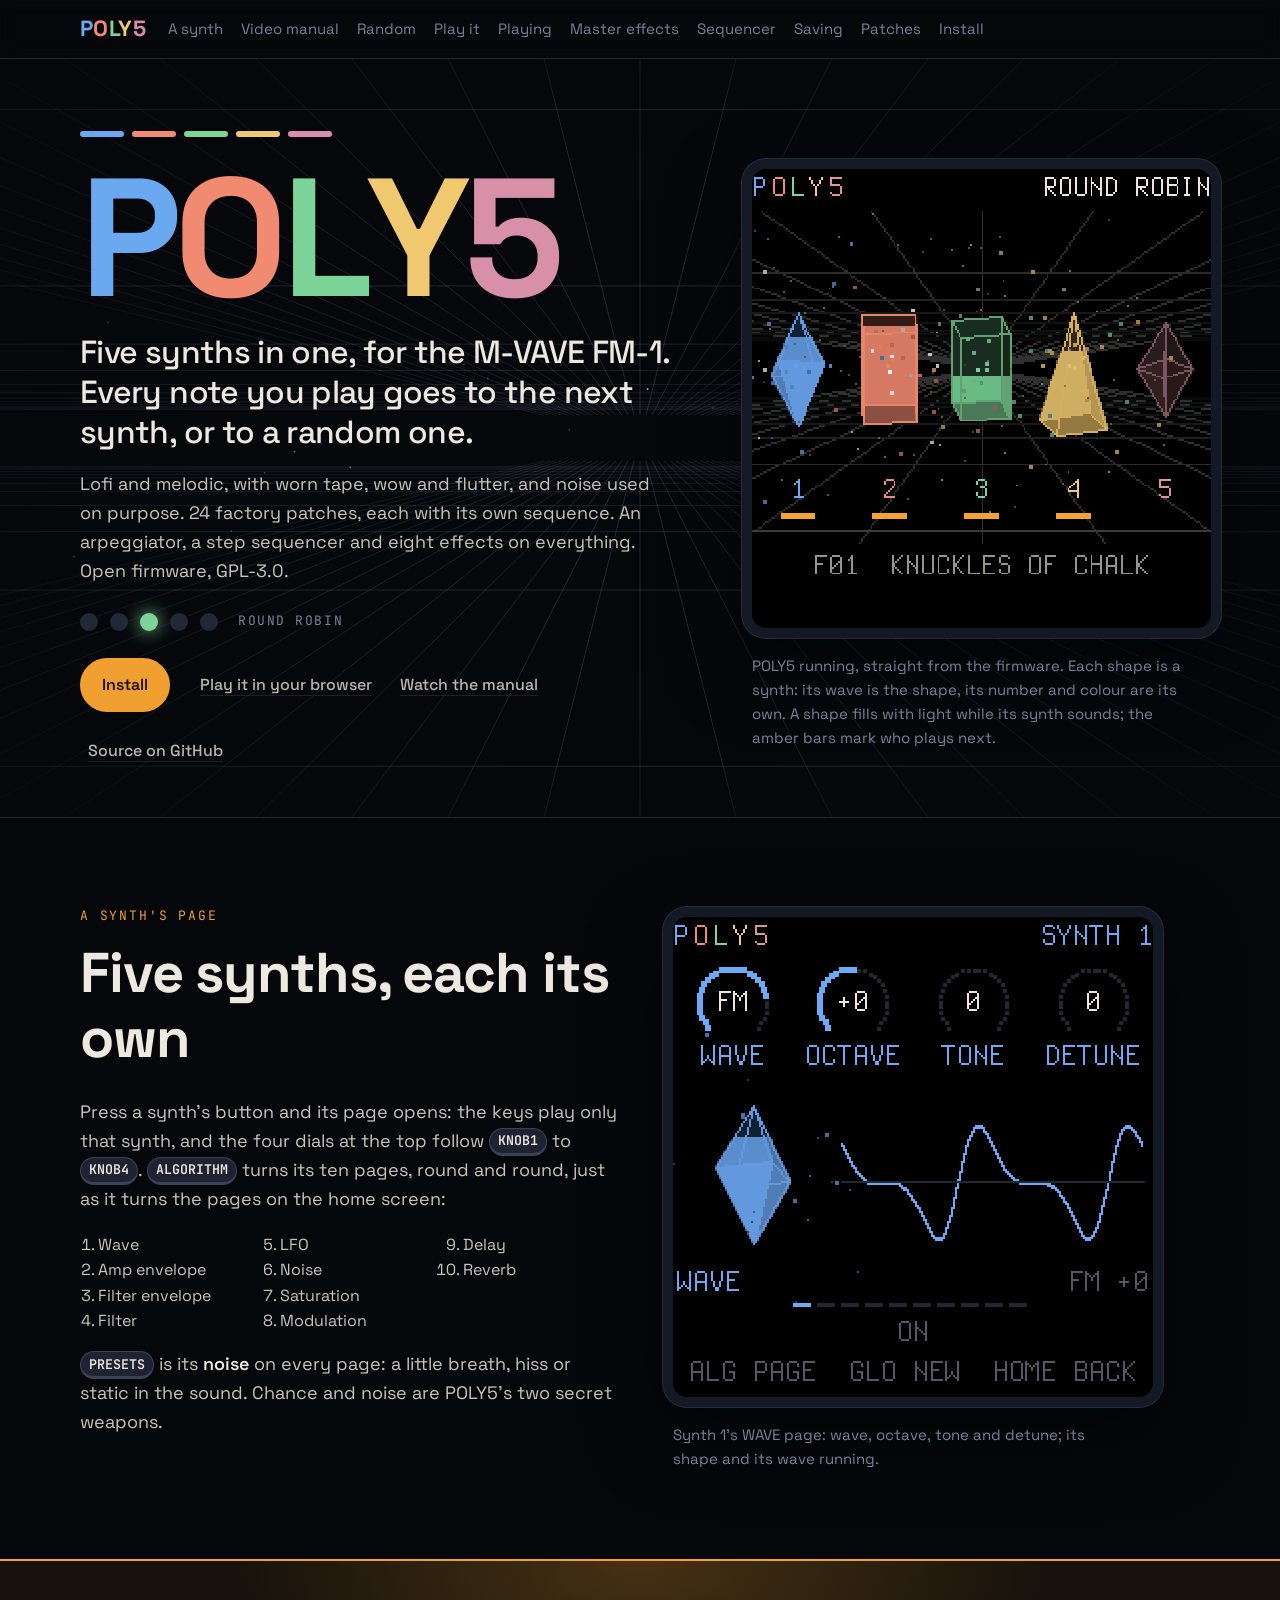
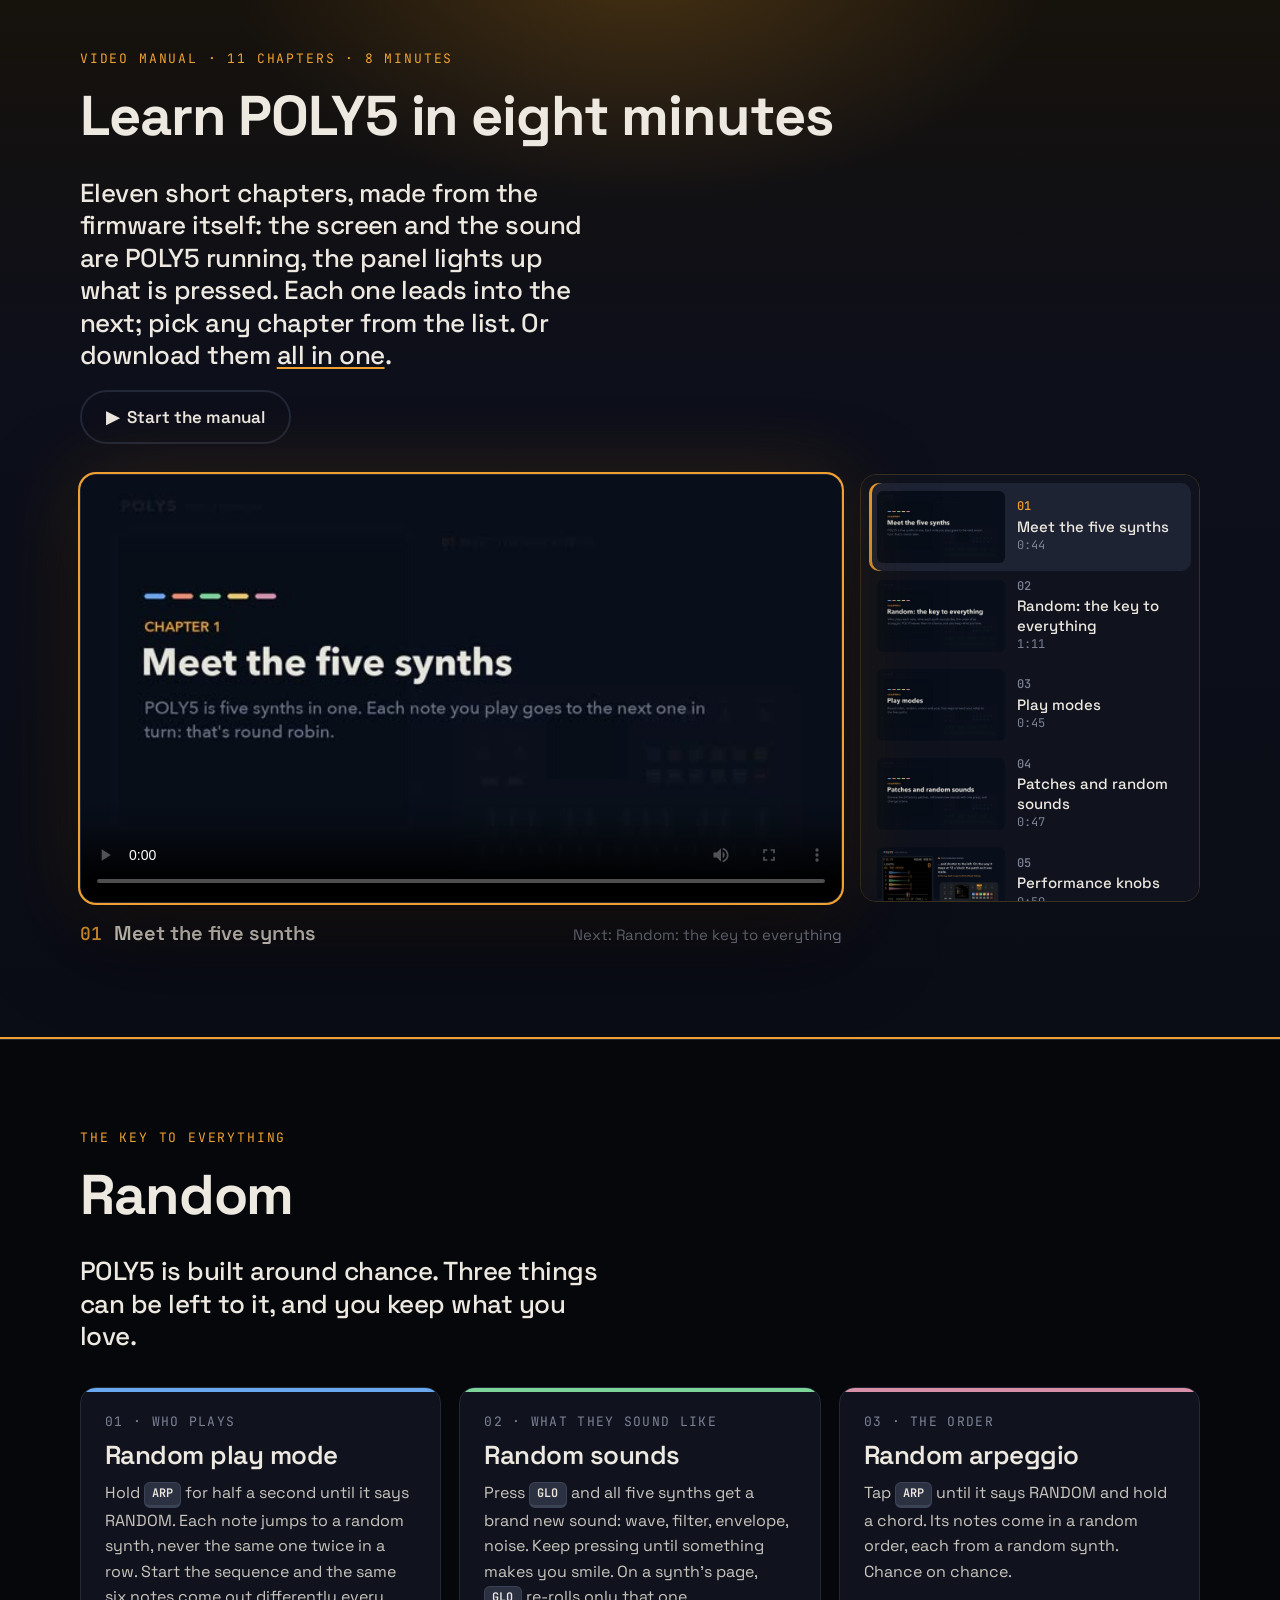
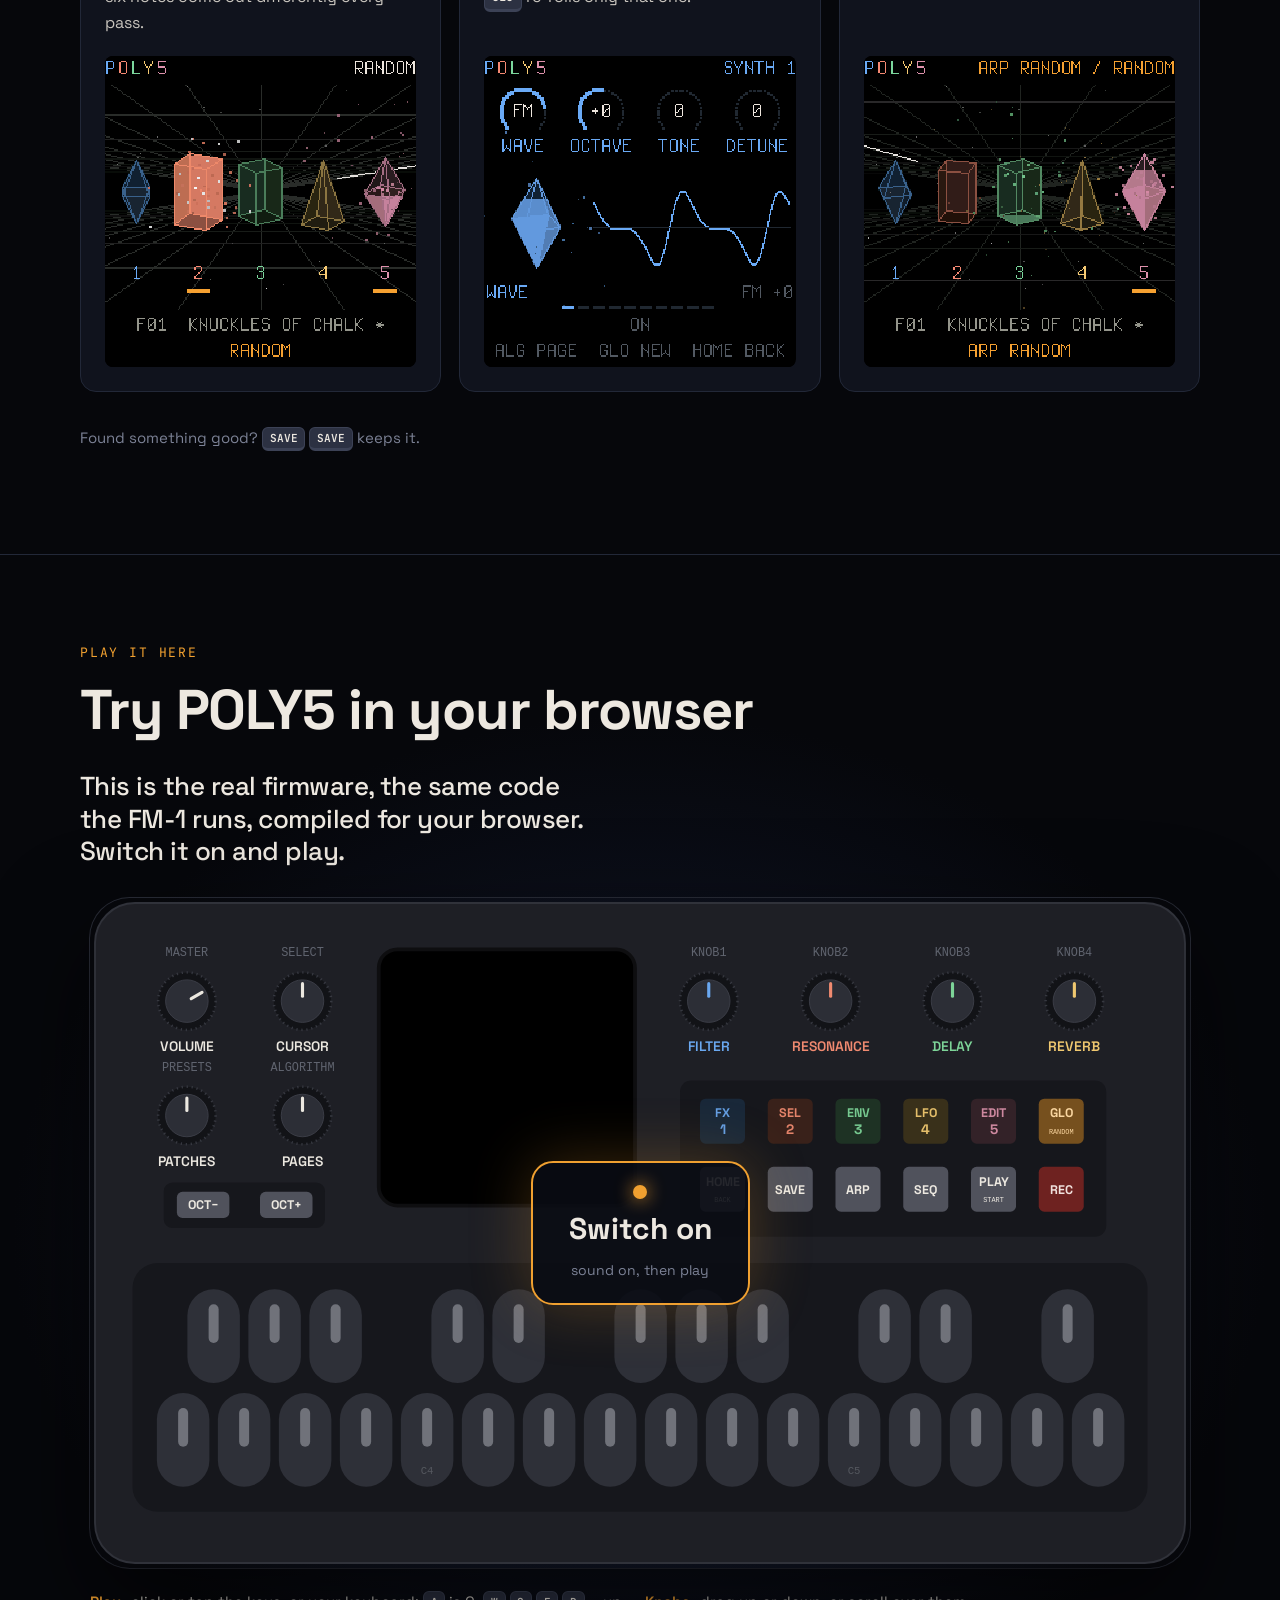
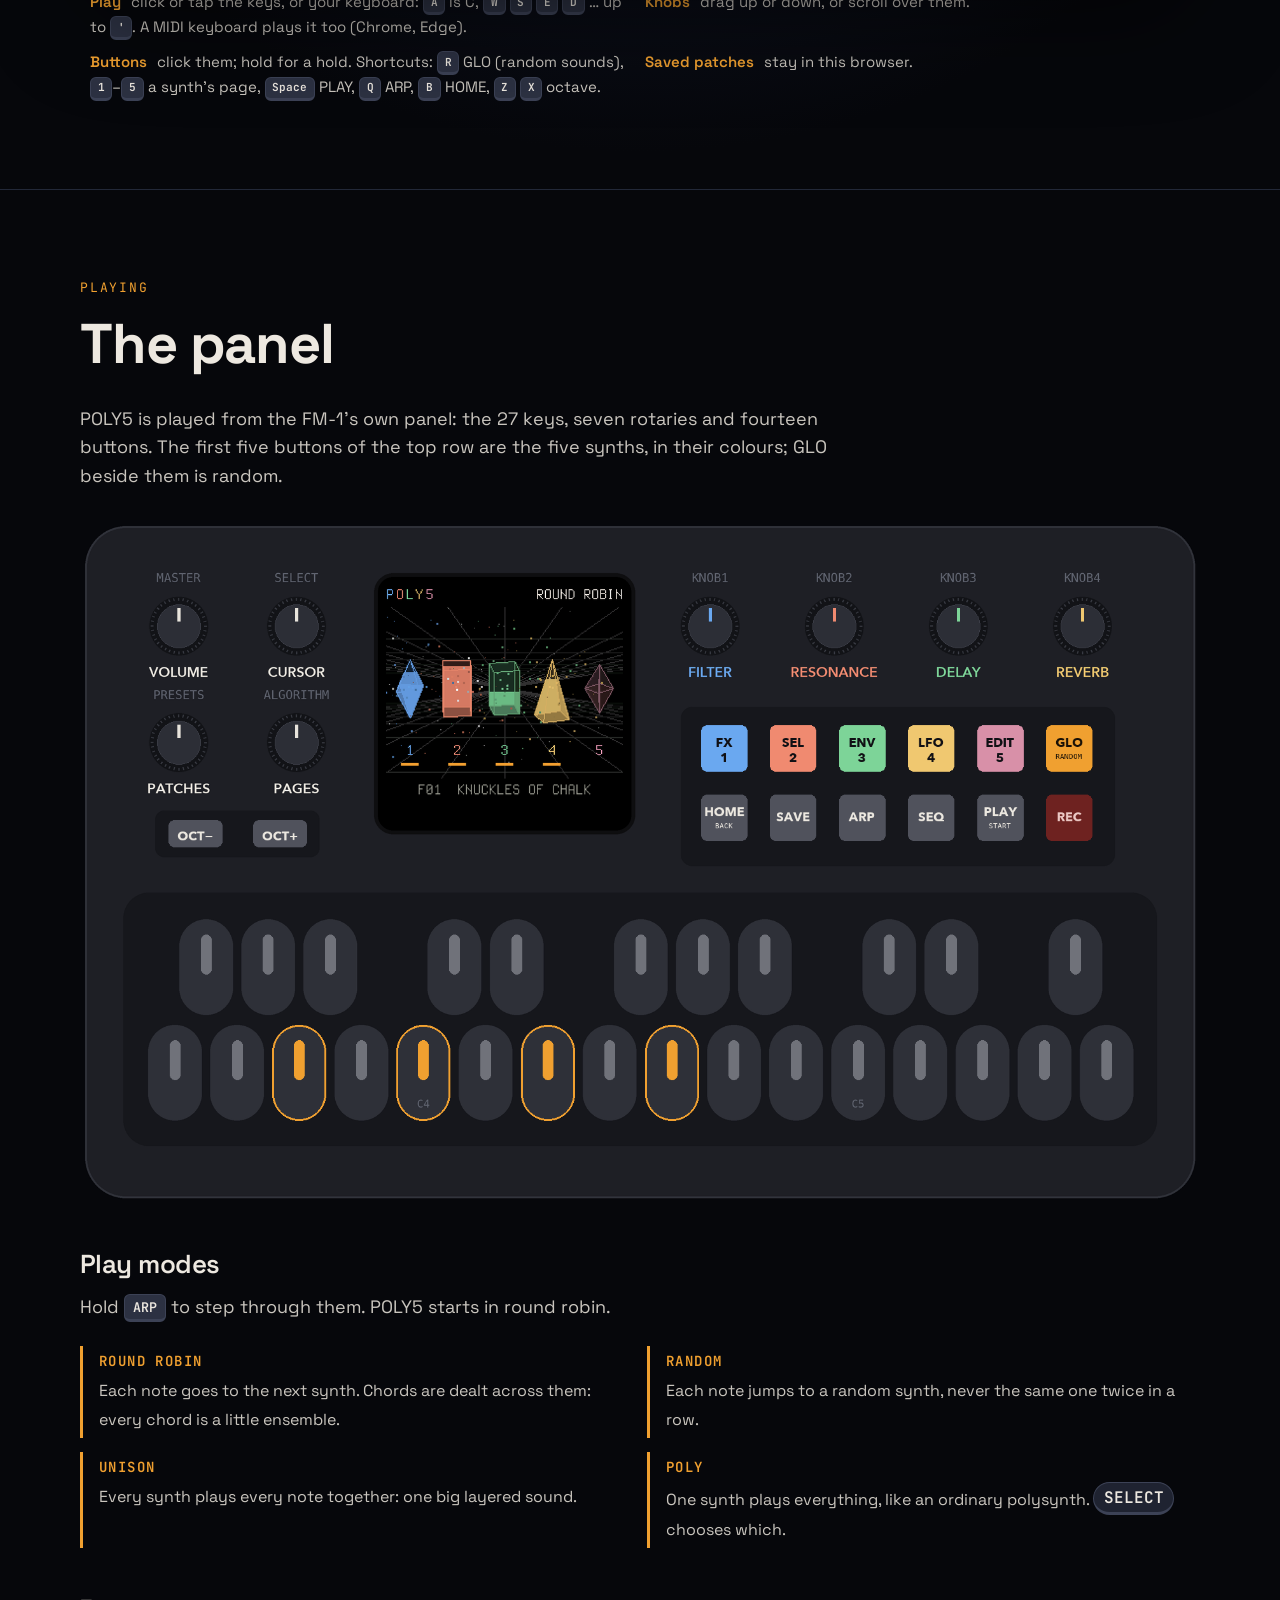
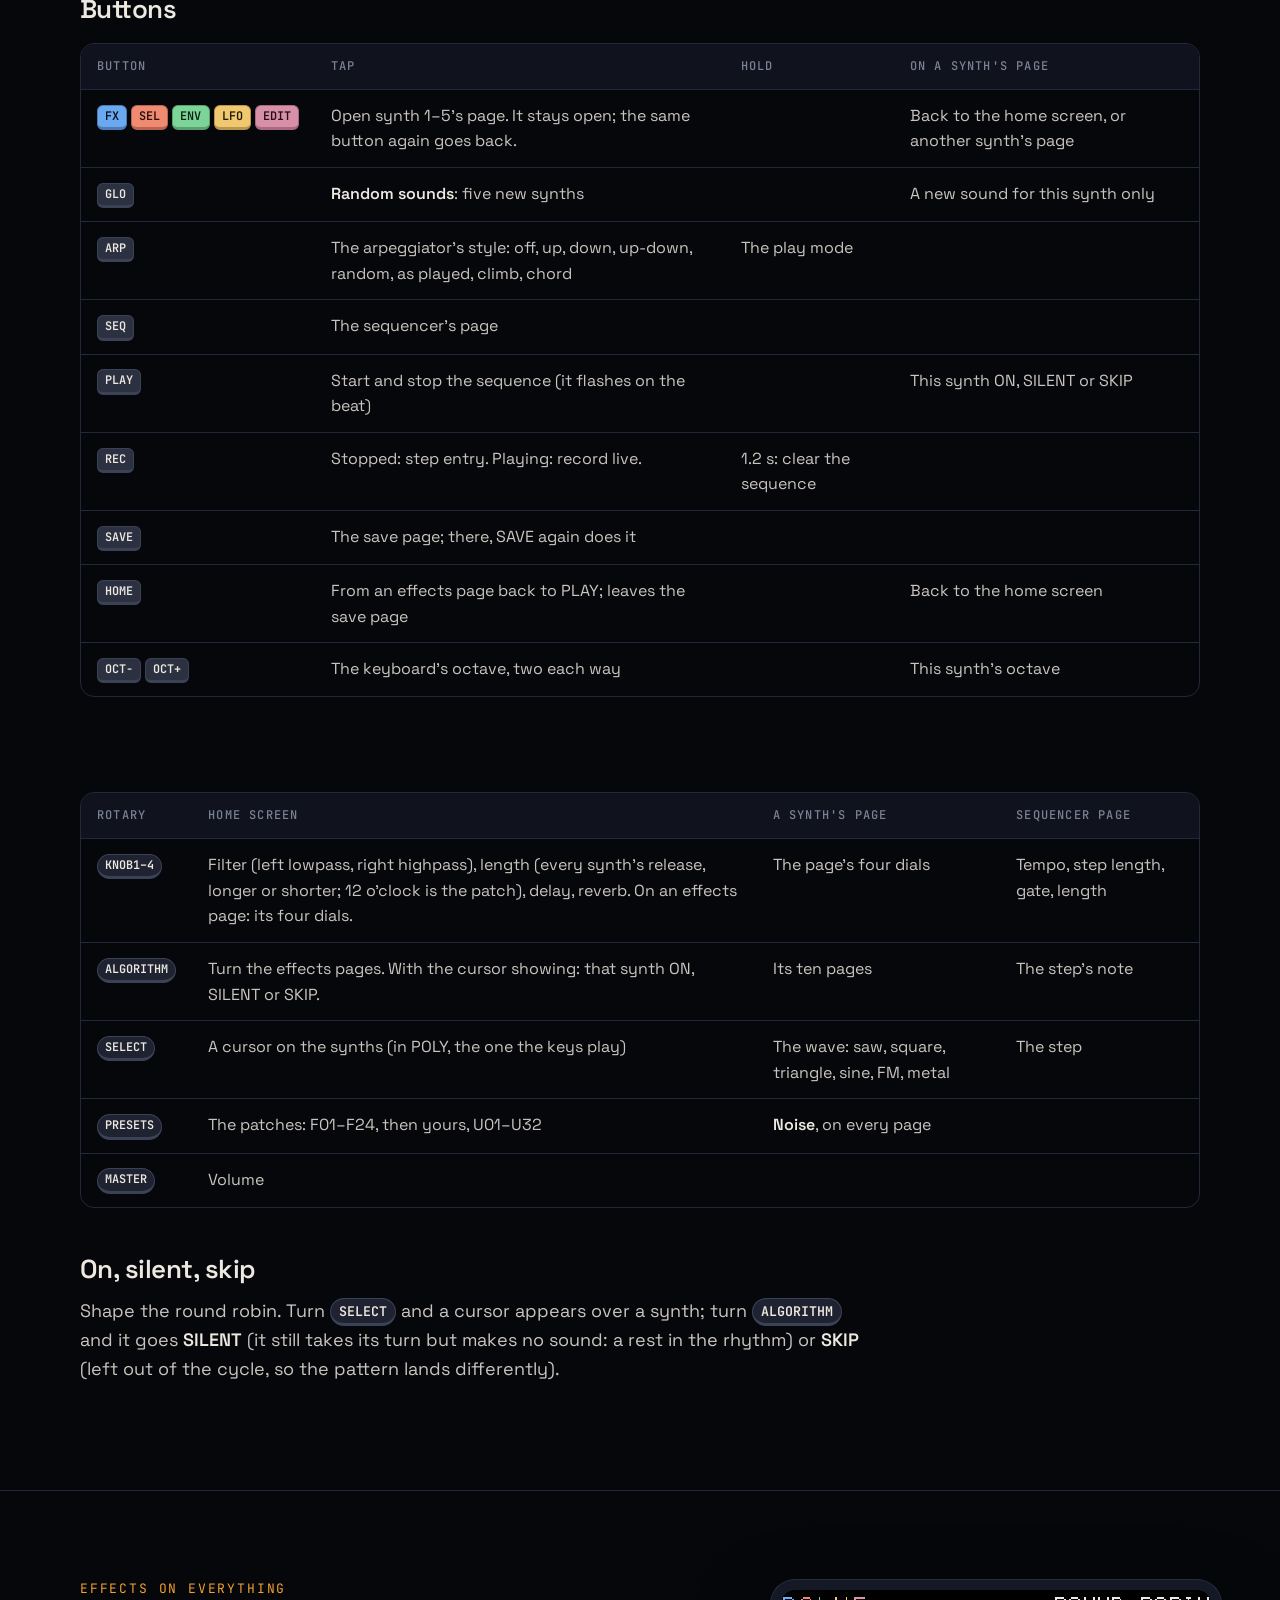
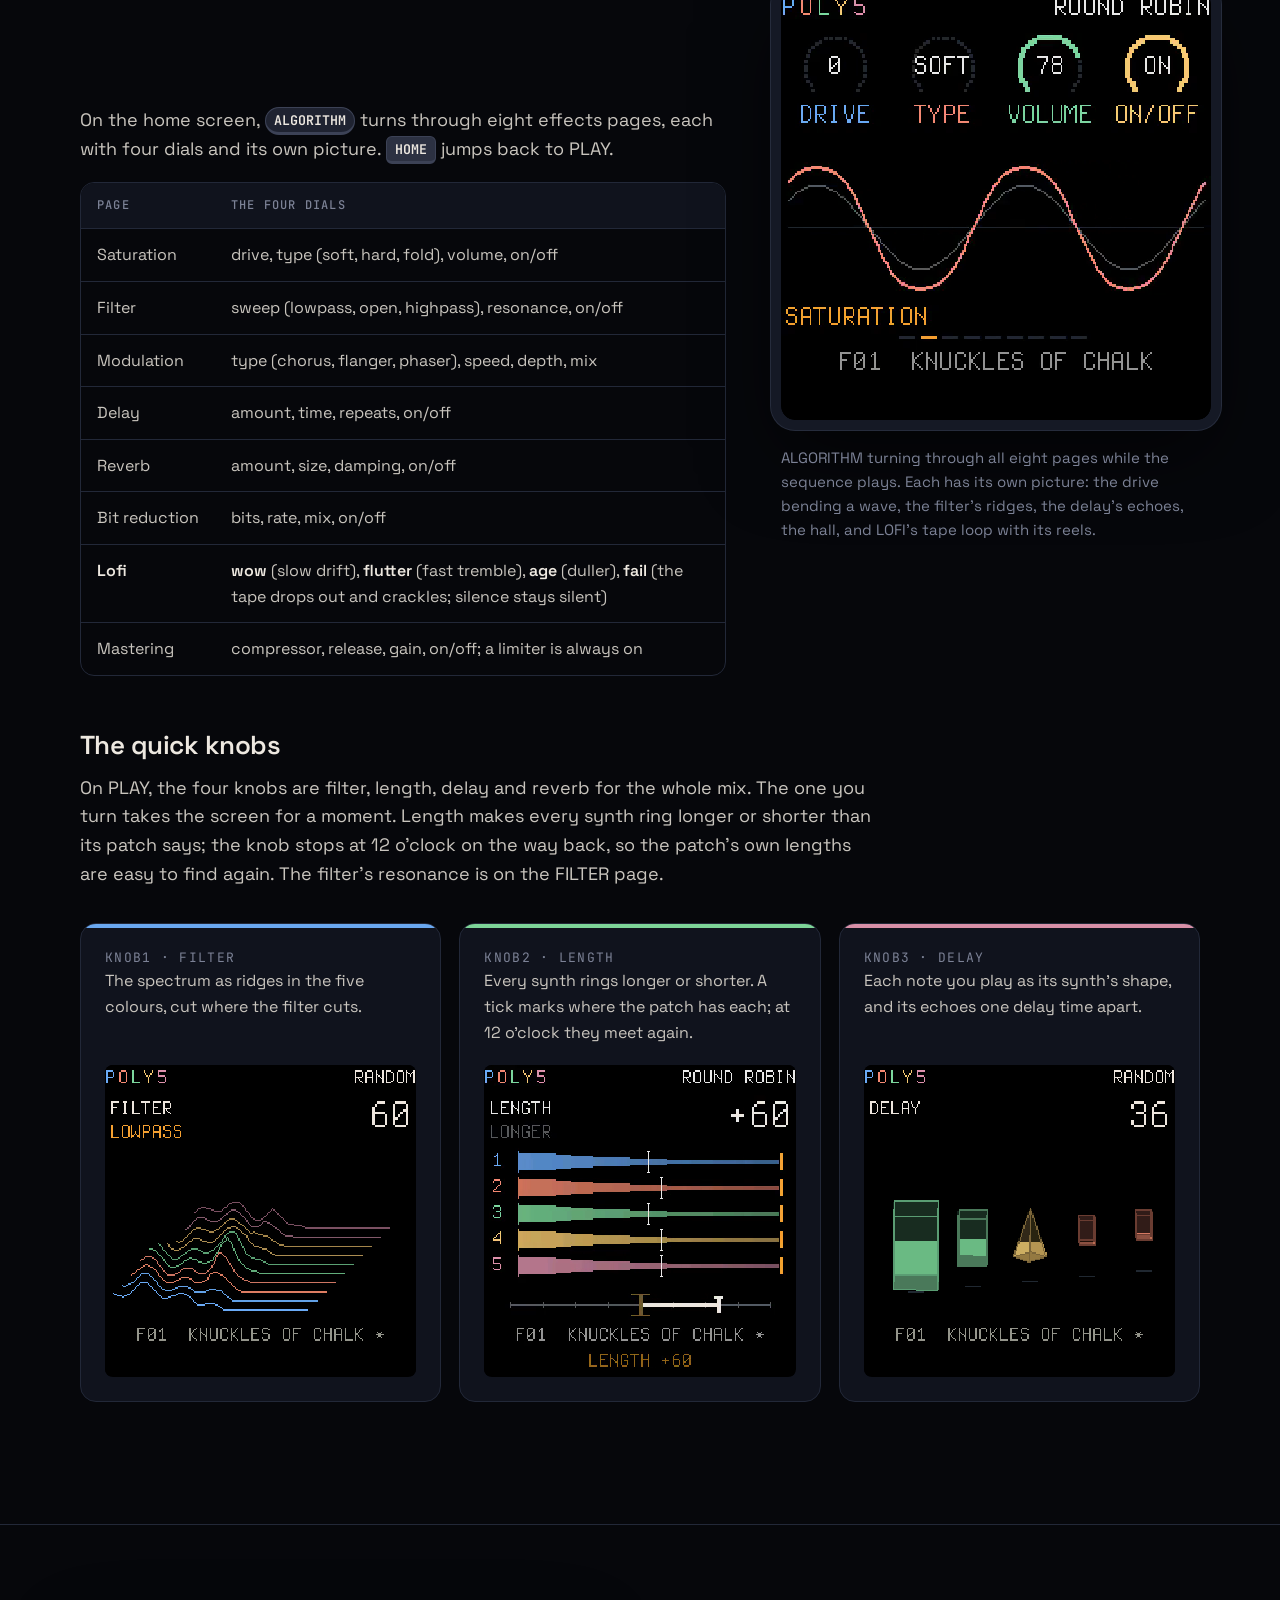
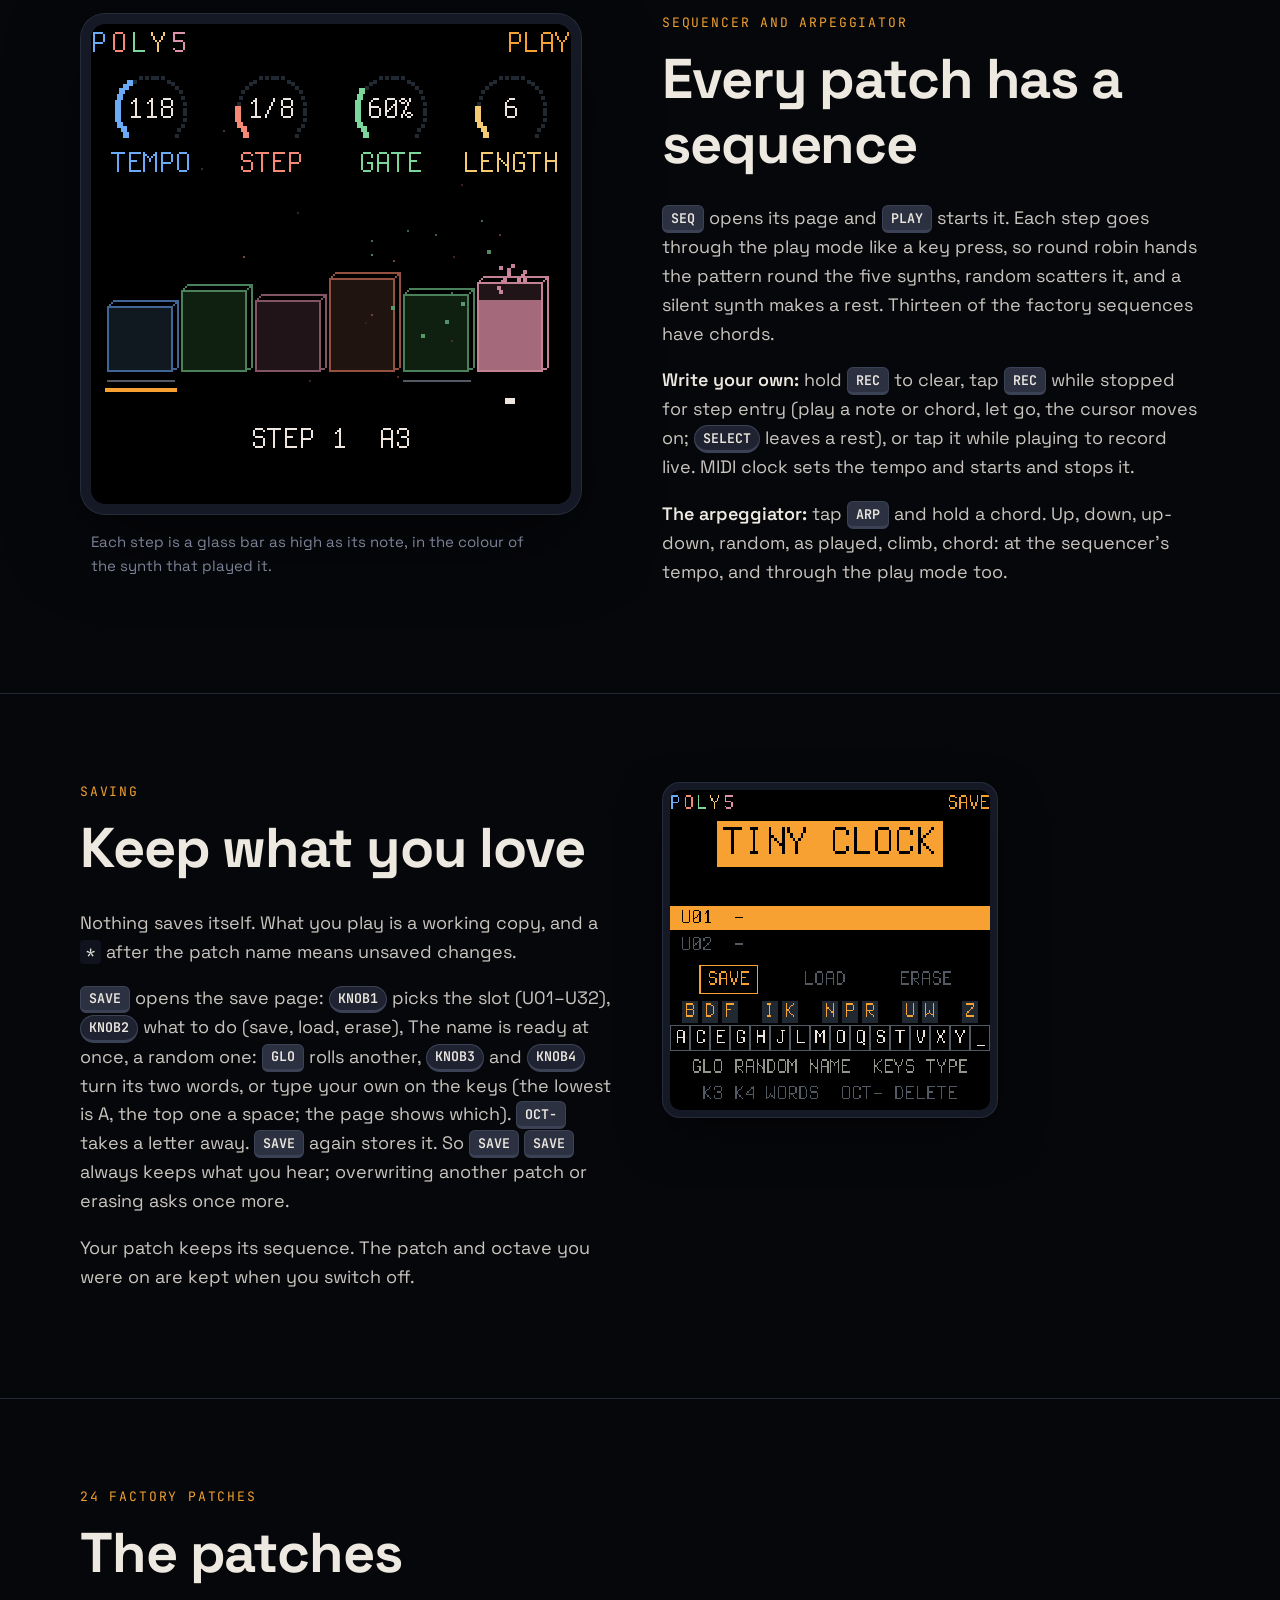
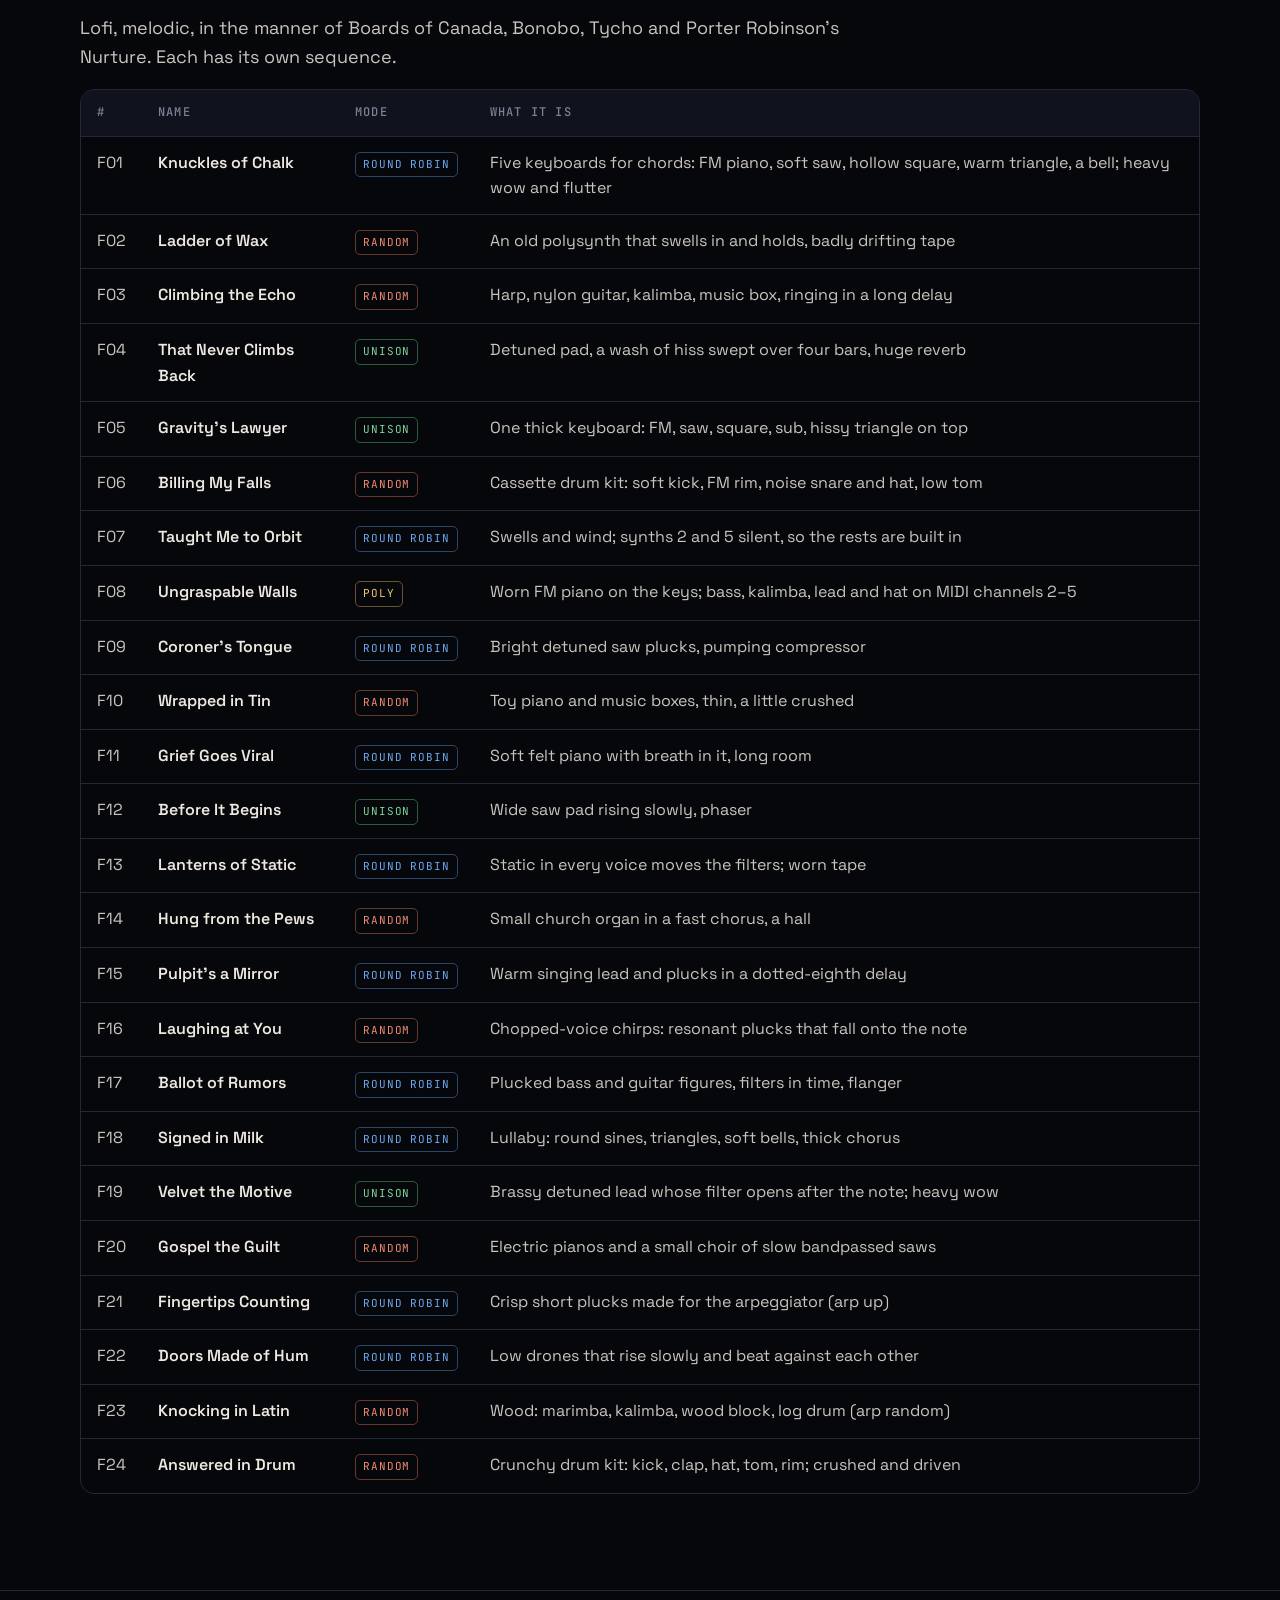
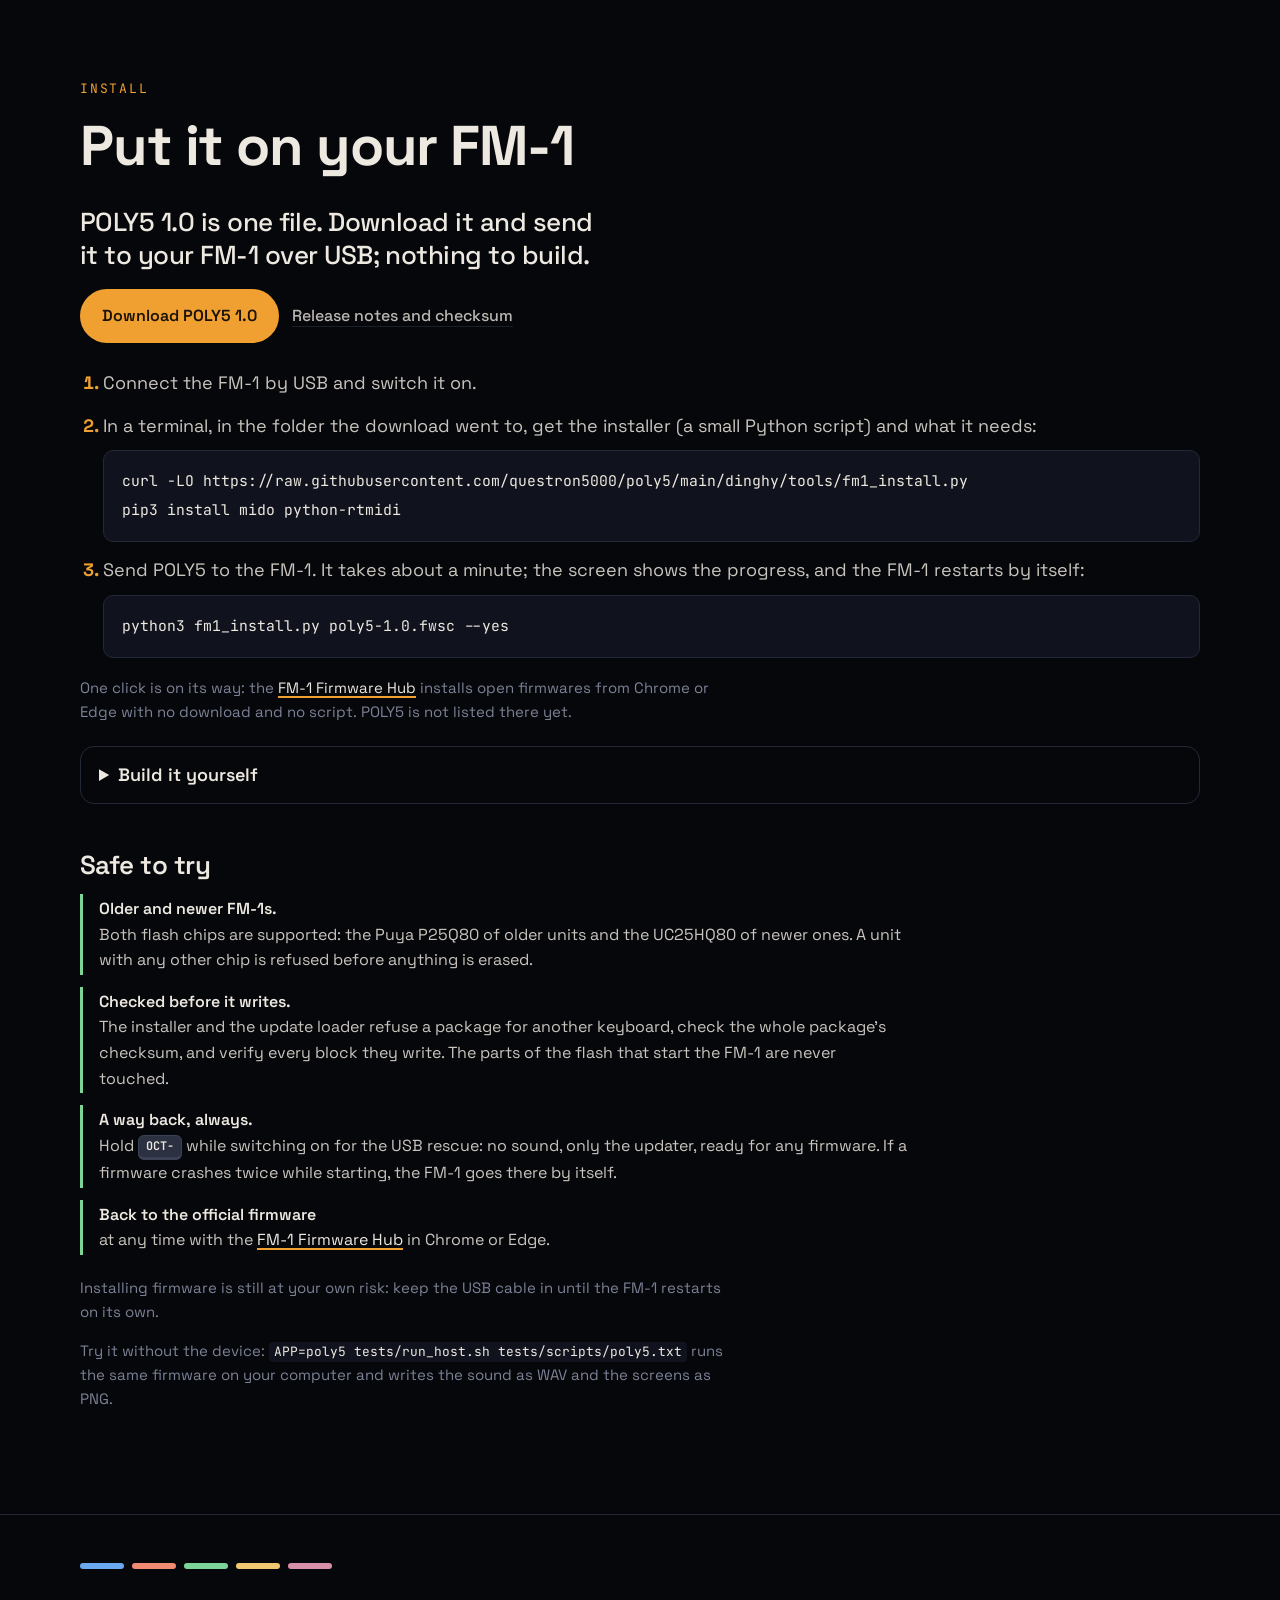
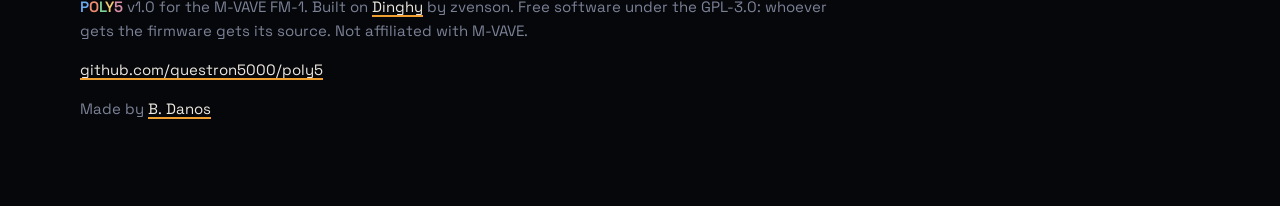
==== commit 917c1df9: "Webpage and README: installing is a download and one command (POLY5 1.0's package from the release);" ====
--- a/index.html
+++ b/index.html
@@ -9,7 +9,7 @@
 <link rel="preconnect" href="https://fonts.googleapis.com">
 <link rel="preconnect" href="https://fonts.gstatic.com" crossorigin>
 <link href="https://fonts.googleapis.com/css2?family=JetBrains+Mono:wght@400;500;600&family=Space+Grotesk:wght@400;500;600;700&display=swap" rel="stylesheet">
-<link rel="stylesheet" href="site/site.css?v=dabbf7d5">
+<link rel="stylesheet" href="site/site.css?v=99345fc2">
 </head>
 <body>
 
@@ -348,12 +348,25 @@
   <div class="wrap">
     <p class="eyebrow">Install</p>
     <h2>Put it on your FM&#8209;1</h2>
-    <p>POLY5 runs on <a href="https://github.com/zvenson/dinghy">Dinghy</a>, an open platform for the FM&#8209;1. Build the firmware and send it over USB:</p>
+    <p class="lede" style="font-size:clamp(20px,2.3vw,26px)">POLY5 1.0 is one file. Download it and send it to your FM&#8209;1 over USB; nothing to build.</p>
+    <p><a class="btn primary" href="https://github.com/questron5000/poly5/releases/download/v1.0/poly5-1.0.fwsc">Download POLY5 1.0</a> <a class="btn quiet" href="https://github.com/questron5000/poly5/releases/tag/v1.0">Release notes and checksum</a></p>
+    <ol class="steps">
+      <li>Connect the FM&#8209;1 by USB and switch it on.</li>
+      <li>In a terminal, in the folder the download went to, get the installer (a small Python script) and what it needs:
+<pre><code>curl -LO https://raw.githubusercontent.com/questron5000/poly5/main/dinghy/tools/fm1_install.py
+pip3 install mido python-rtmidi</code></pre></li>
+      <li>Send POLY5 to the FM&#8209;1. It takes about a minute; the screen shows the progress, and the FM&#8209;1 restarts by itself:
+<pre><code>python3 fm1_install.py poly5-1.0.fwsc --yes</code></pre></li>
+    </ol>
+    <p class="note">One click is on its way: the <a href="https://thefirmwarehub.com">FM&#8209;1 Firmware Hub</a> installs open firmwares from Chrome or Edge with no download and no script. POLY5 is not listed there yet.</p>
+    <details class="build">
+      <summary>Build it yourself</summary>
+      <p>POLY5 runs on <a href="https://github.com/zvenson/dinghy">Dinghy</a>, an open platform for the FM&#8209;1. Building needs Docker, the JieLi toolchain (<code>tools/get_toolchain.sh</code>) and the AC79 SDK.</p>
 <pre><code>git clone https://github.com/questron5000/poly5.git
 cd poly5/dinghy
-APP=poly5 ./build.sh
-python3 tools/fm1_install.py build/dinghy.fwsc --port FM-1 --yes</code></pre>
-    <p>Building needs Docker, the JieLi toolchain (<code>tools/get_toolchain.sh</code>) and the AC79 SDK. Hold <span class="k">OCT&minus;</span> while switching on to get back to the update mode if anything goes wrong.</p>
+APP=poly5 ./build.sh --release 1.0
+python3 tools/fm1_install.py build/dinghy-1.0.fwsc --yes</code></pre>
+    </details>
     <h3>Safe to try</h3>
     <ul class="safe">
       <li><b>Older and newer FM&#8209;1s.</b> Both flash chips are supported: the Puya P25Q80 of older units and the UC25HQ80 of newer ones. A unit with any other chip is refused before anything is erased.</li>
--- a/site/site.css
+++ b/site/site.css
@@ -270,3 +270,11 @@
 section.manual .player .video { box-shadow: 0 0 0 2px var(--amber), 0 30px 90px rgba(0,0,0,.6), 0 0 80px rgba(240,160,48,.18); }
 section.manual .pl-list { border-color: #3a3020; }
 @media (max-width: 600px) { .p5-on { padding: 10px 18px; border-radius: 14px; } .p5-on b { font-size: 18px; } .p5-on small { display: none; } .manual-start { margin-left: 0; } .manual-play { width: 54px; height: 54px; } .manual-play::after { left: 21px; top: 16px; border-left-width: 18px; border-top-width: 11px; border-bottom-width: 11px; } }
+
+/* the install steps; building from source, folded away */
+ol.steps { margin: 26px 0 18px; padding-left: 1.3em; display: grid; gap: 14px; }
+ol.steps li::marker { color: var(--amber); font-weight: 700; }
+ol.steps pre { margin: 10px 0 0; }
+details.build { margin: 22px 0; border: 1px solid var(--line); border-radius: 14px; padding: 14px 18px; }
+details.build summary { cursor: pointer; font-weight: 600; color: var(--cream); }
+details.build[open] summary { margin-bottom: 8px; }
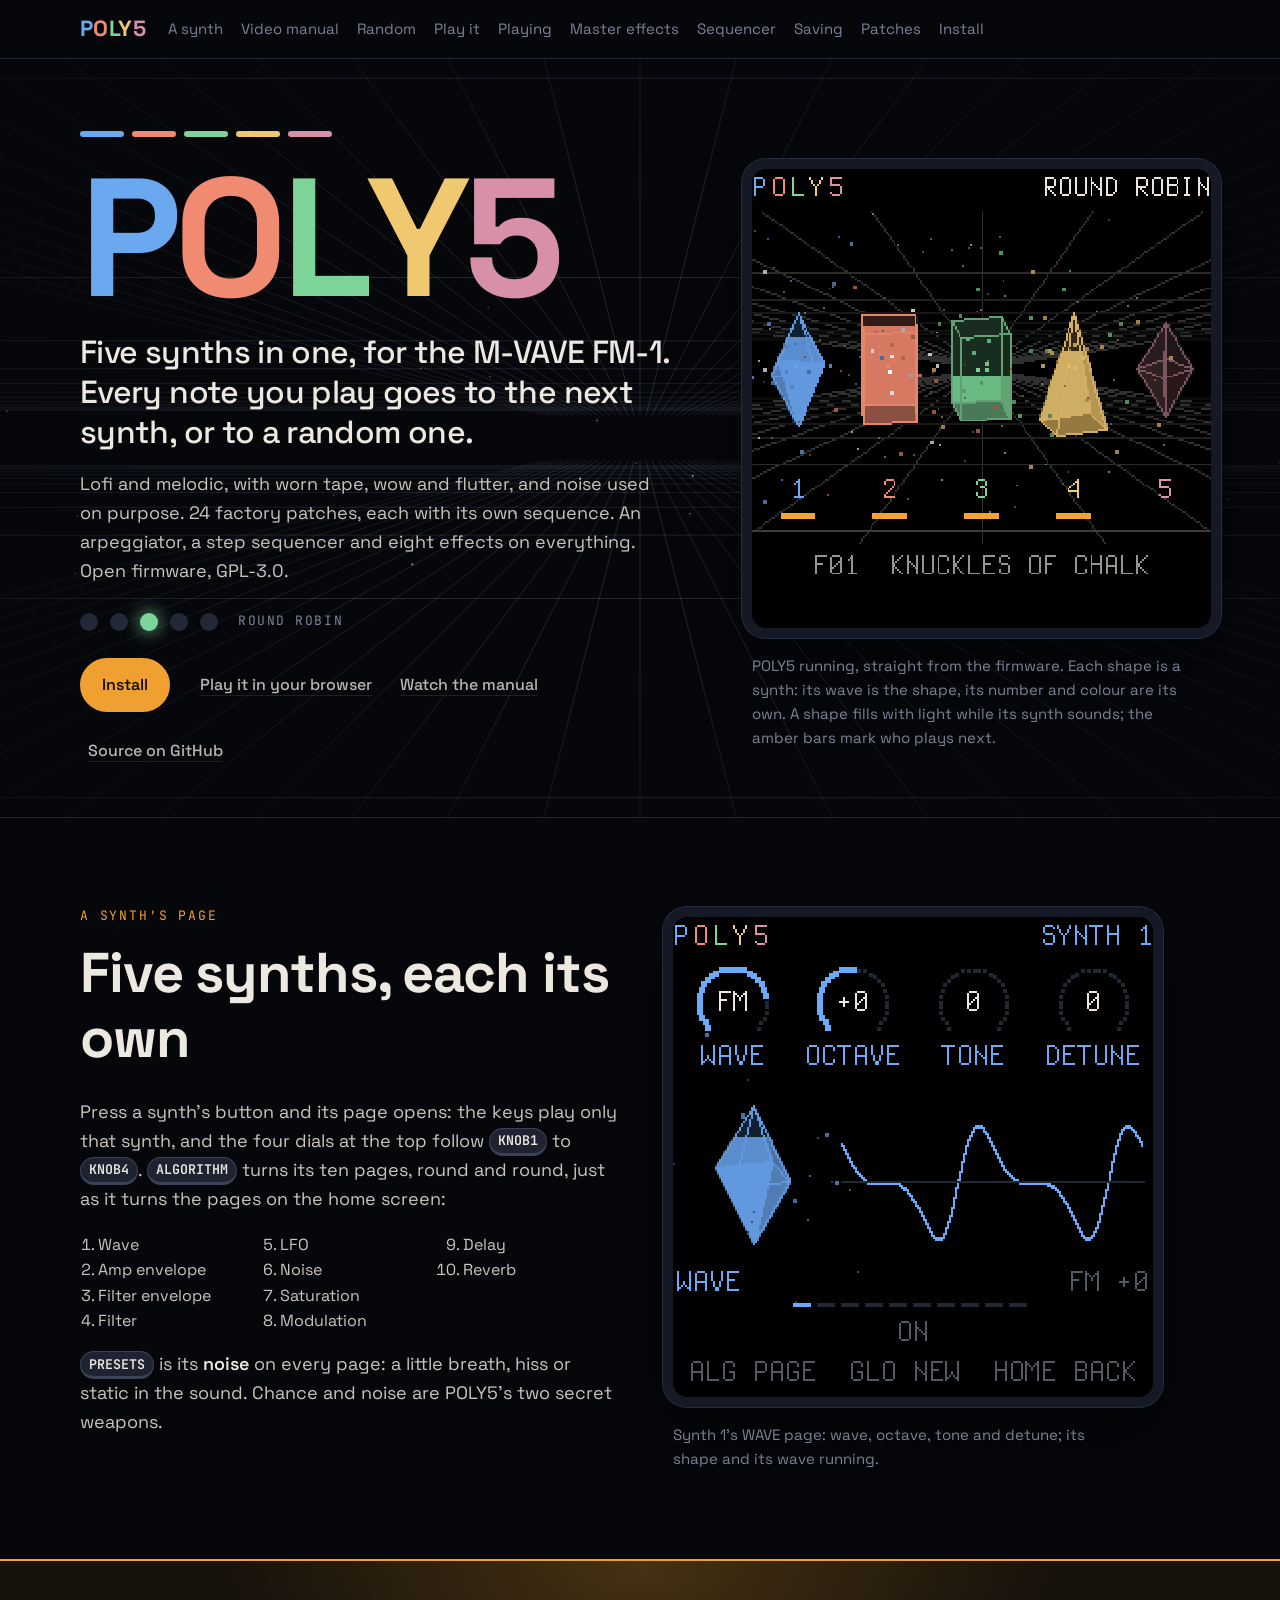
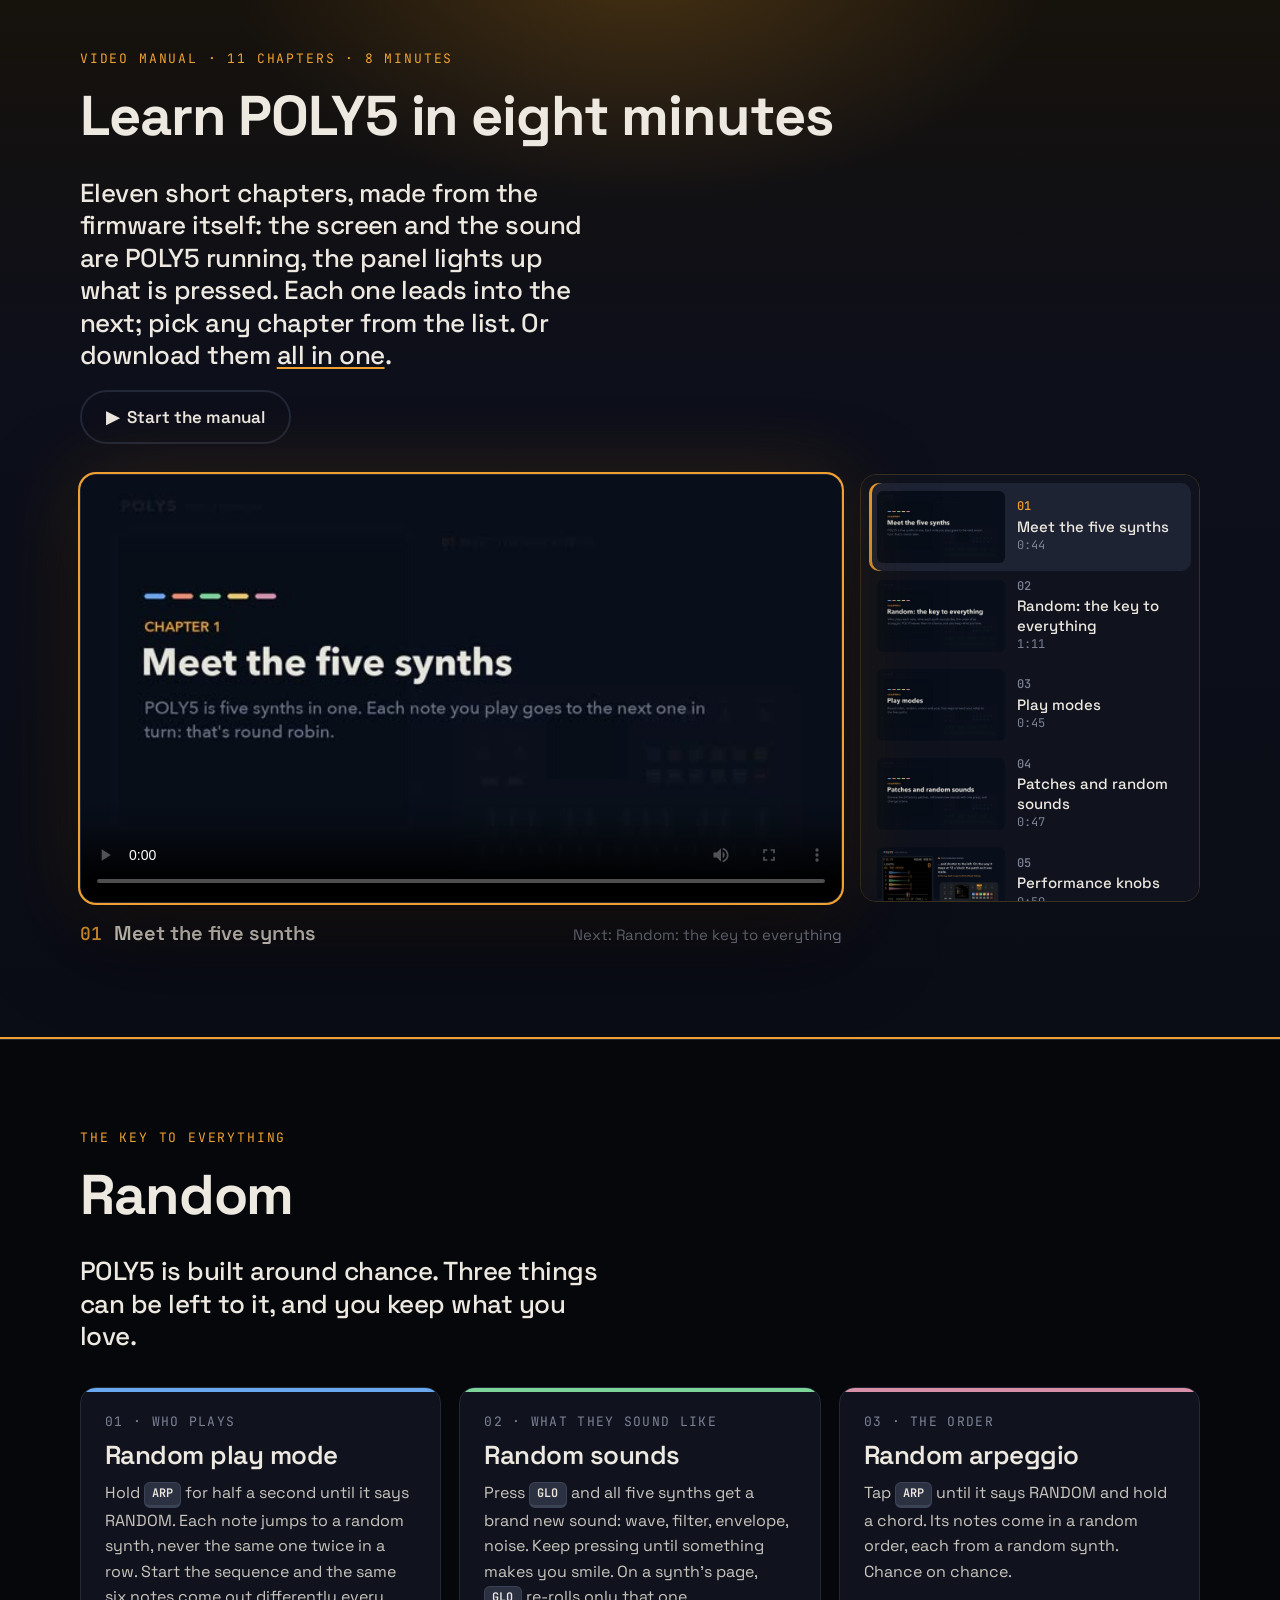
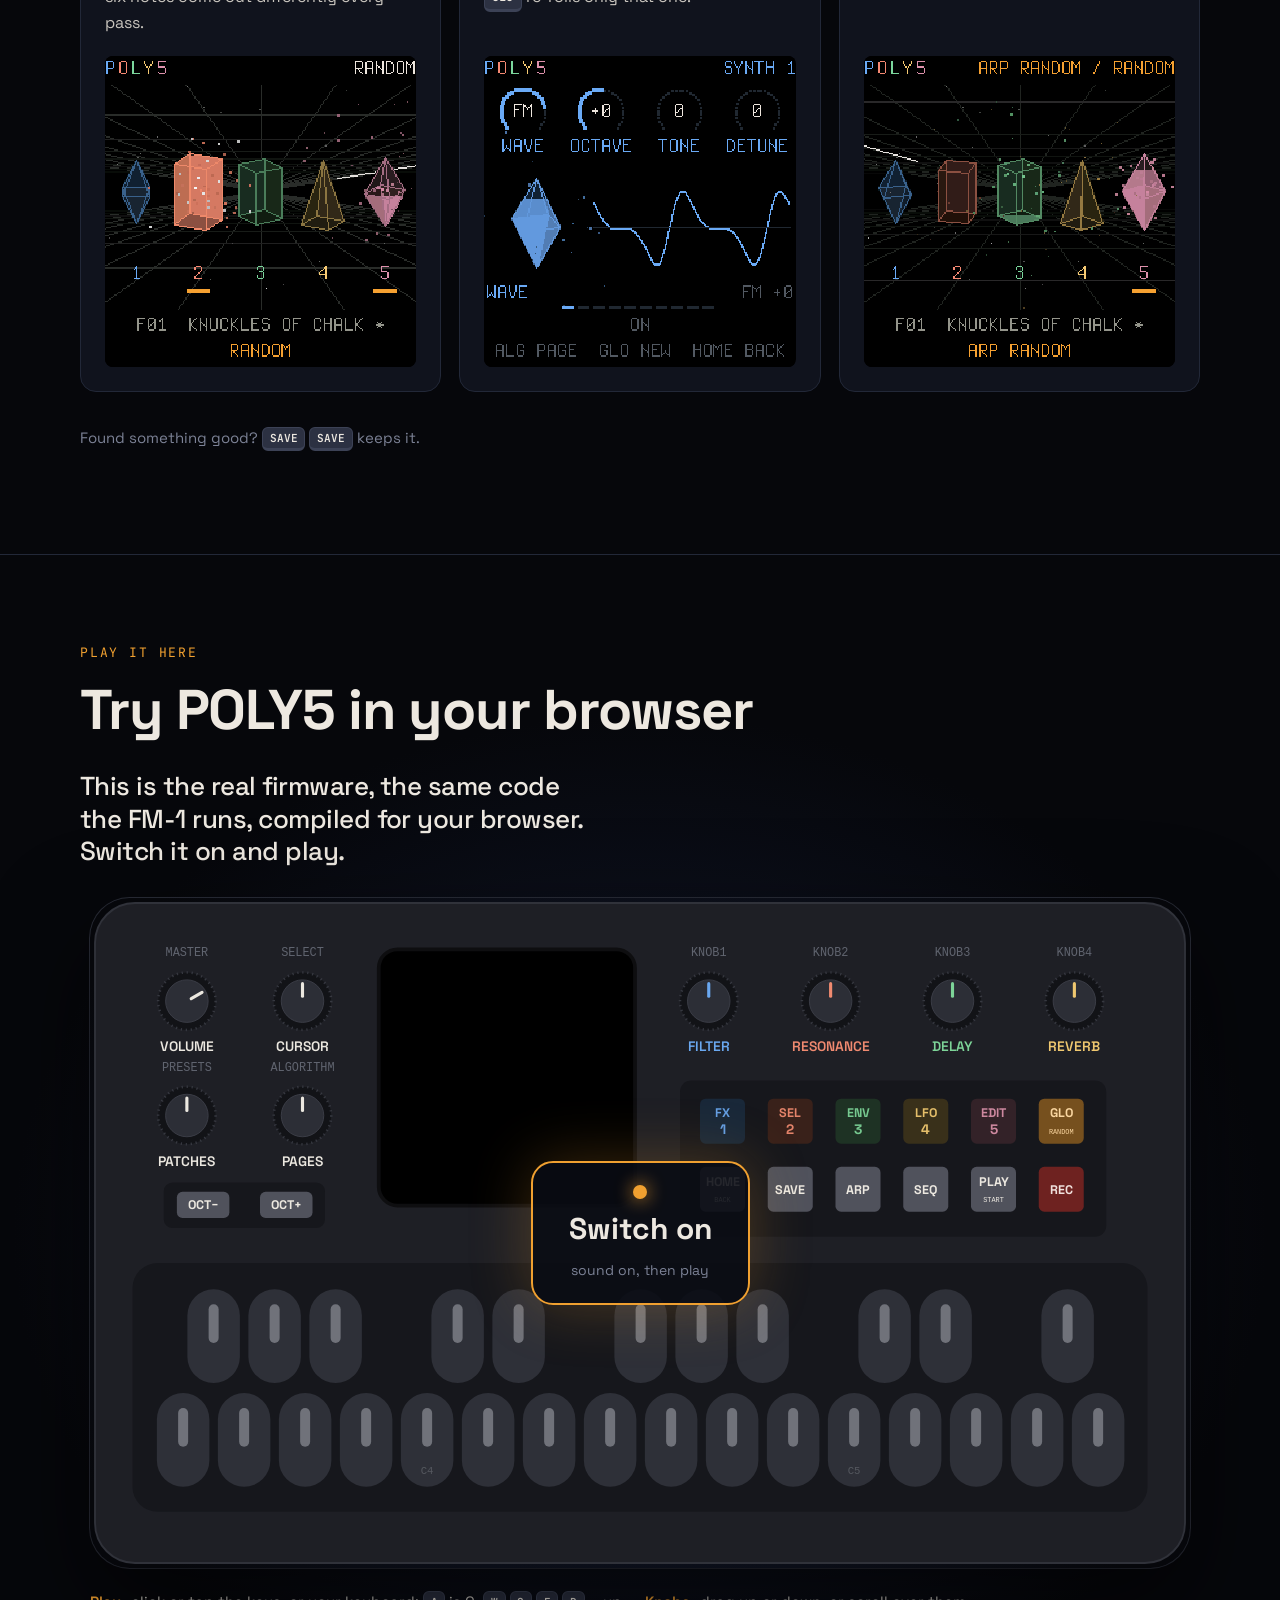
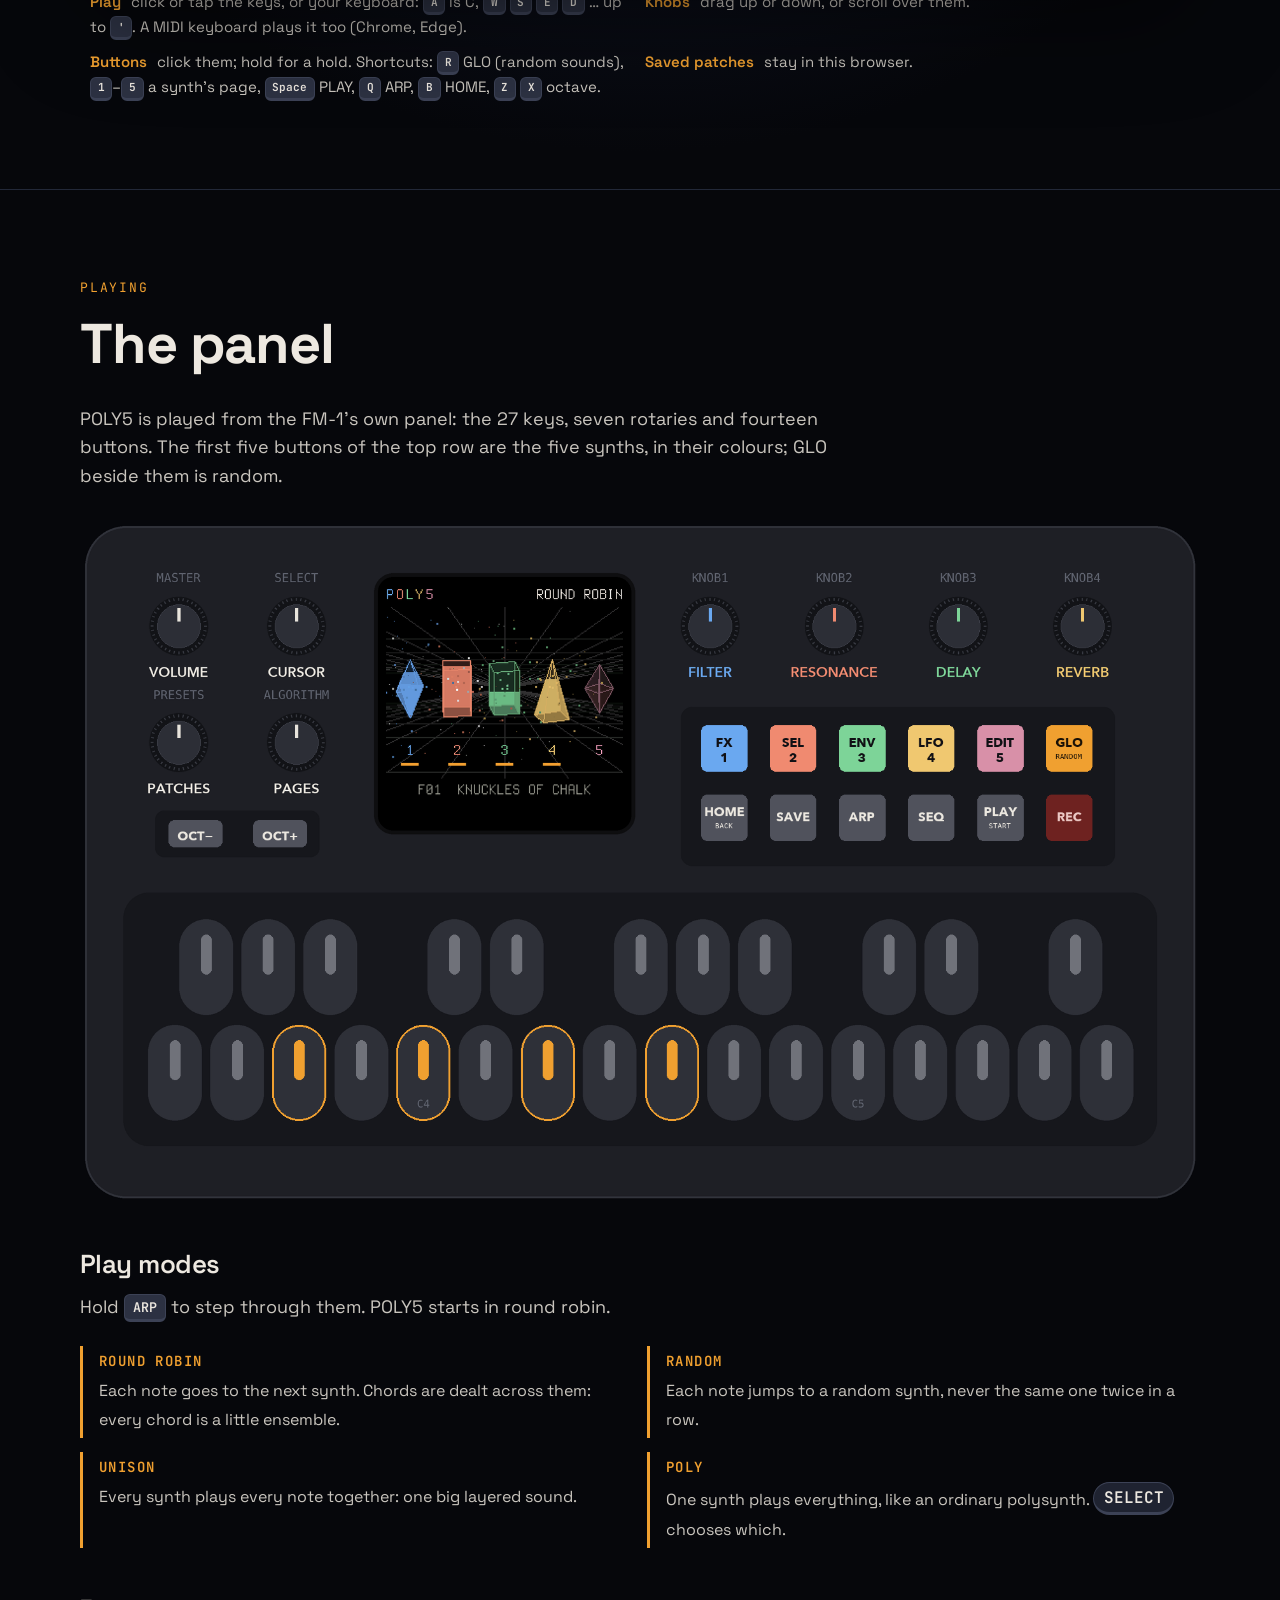
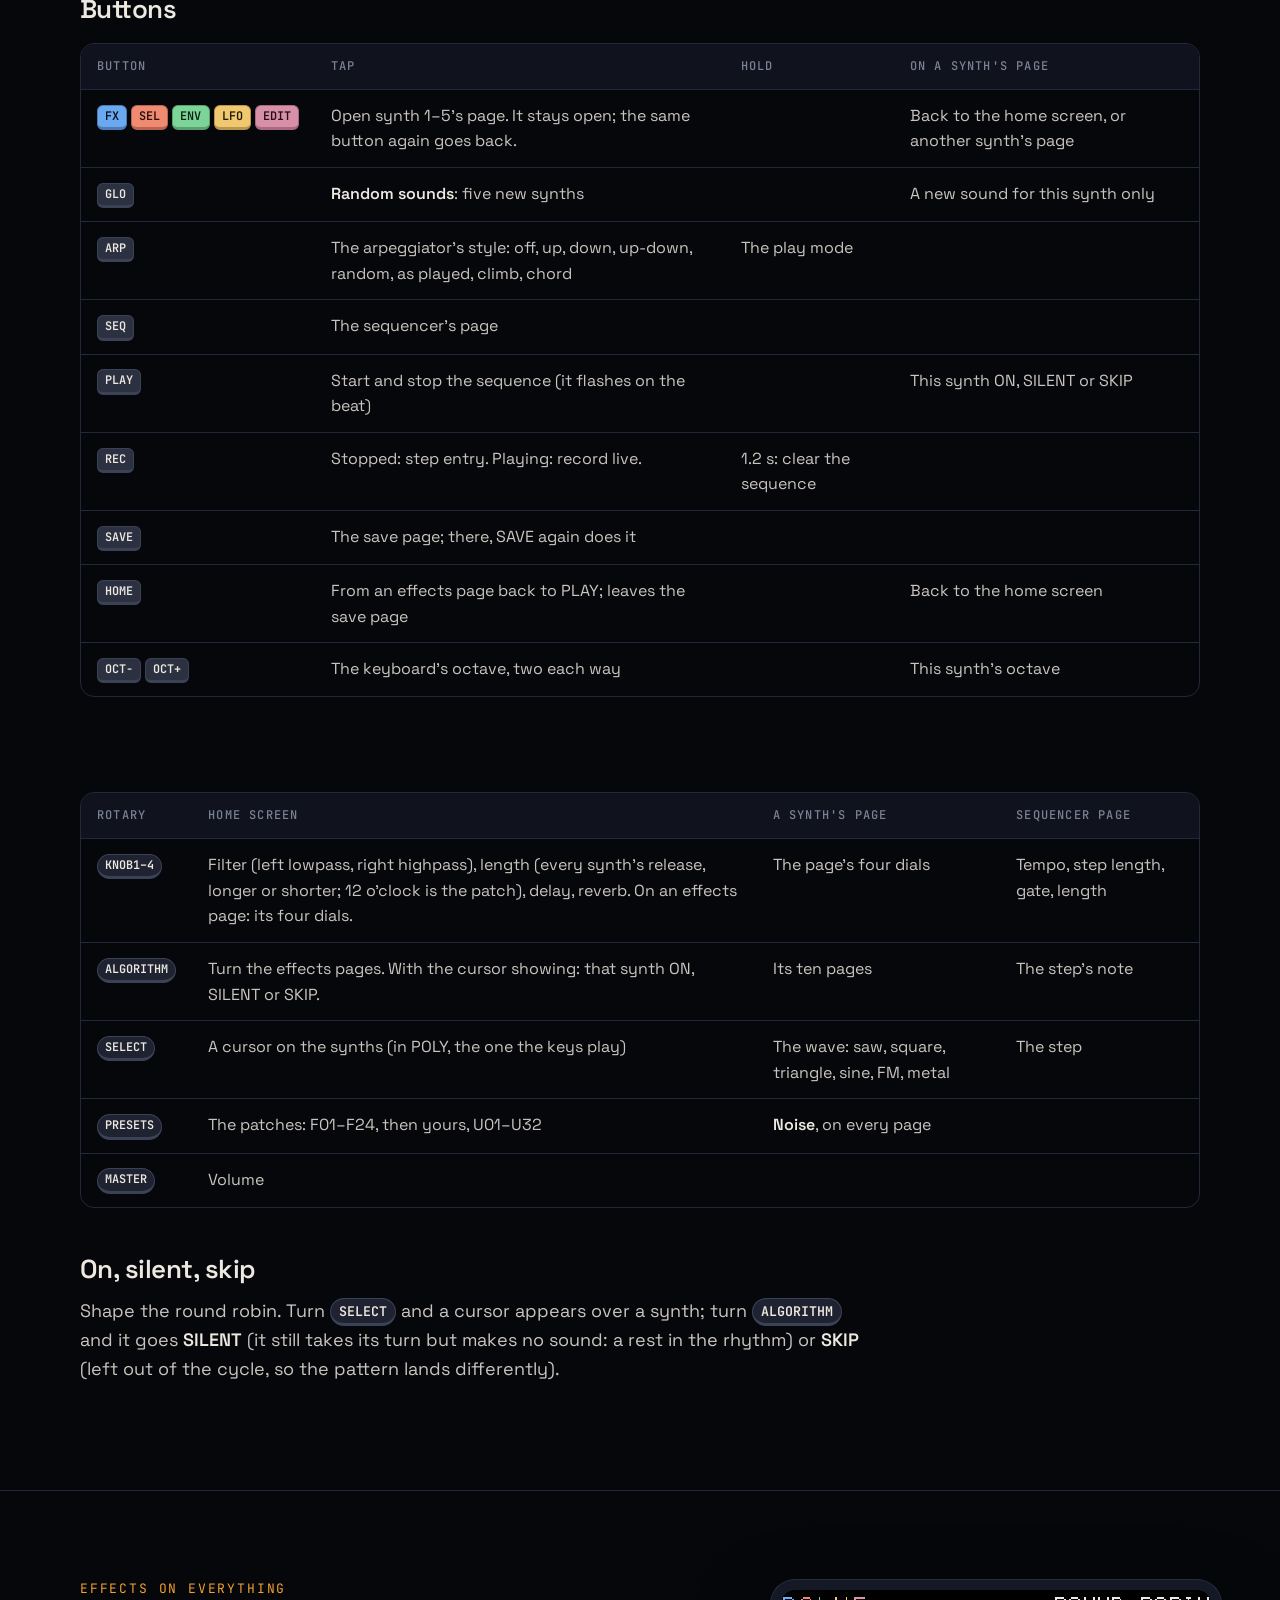
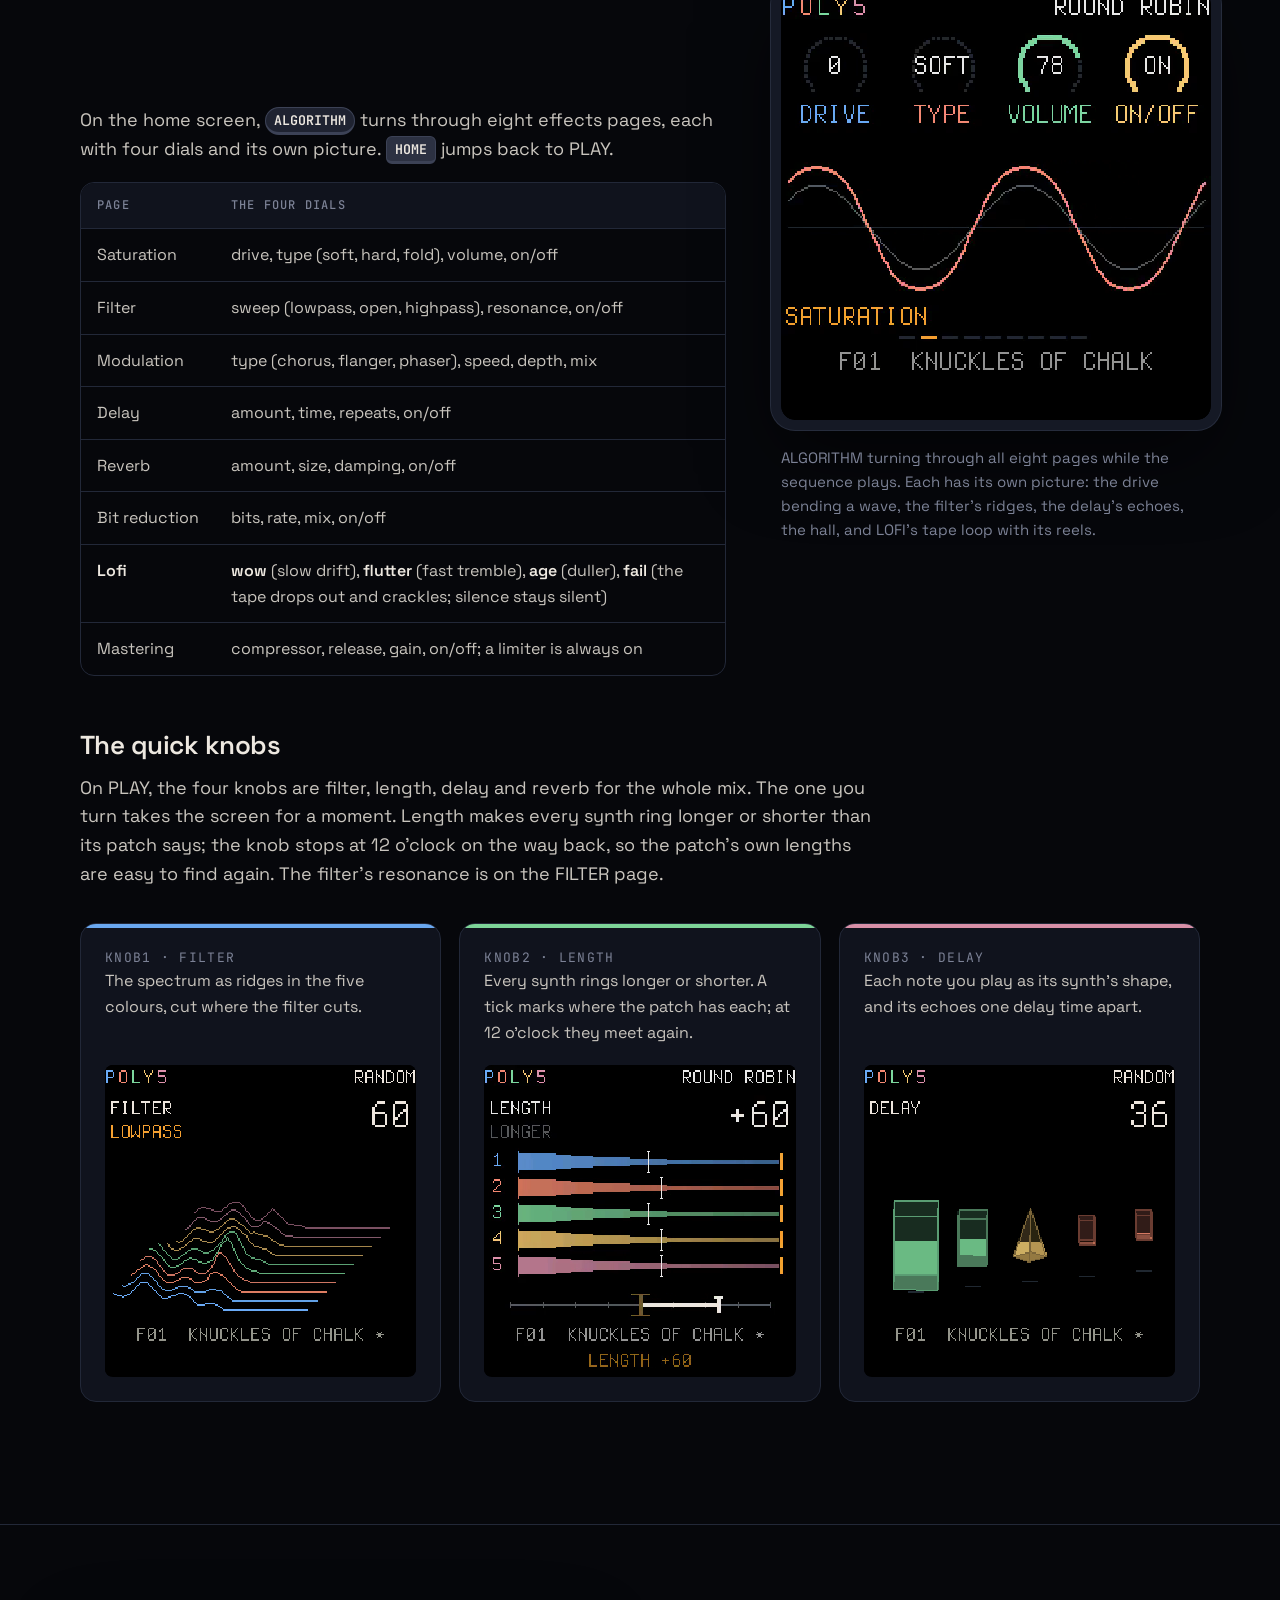
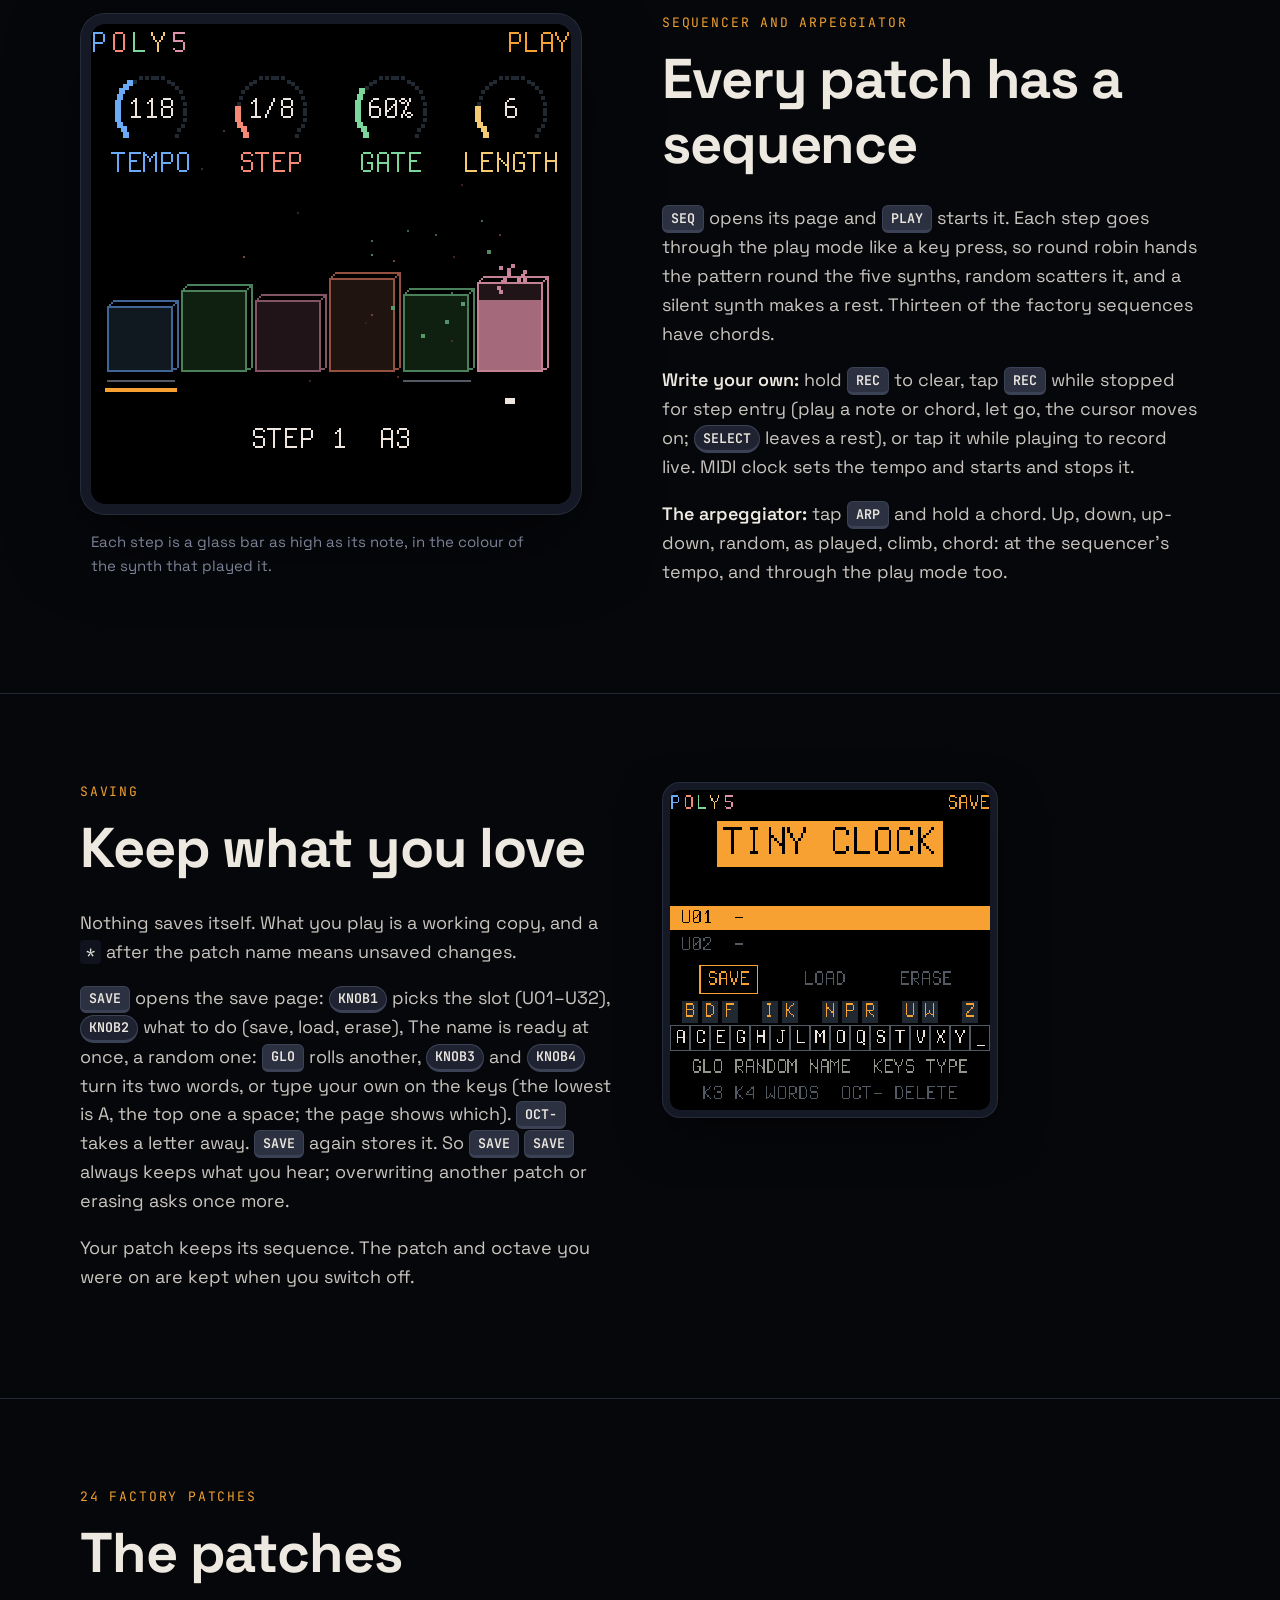
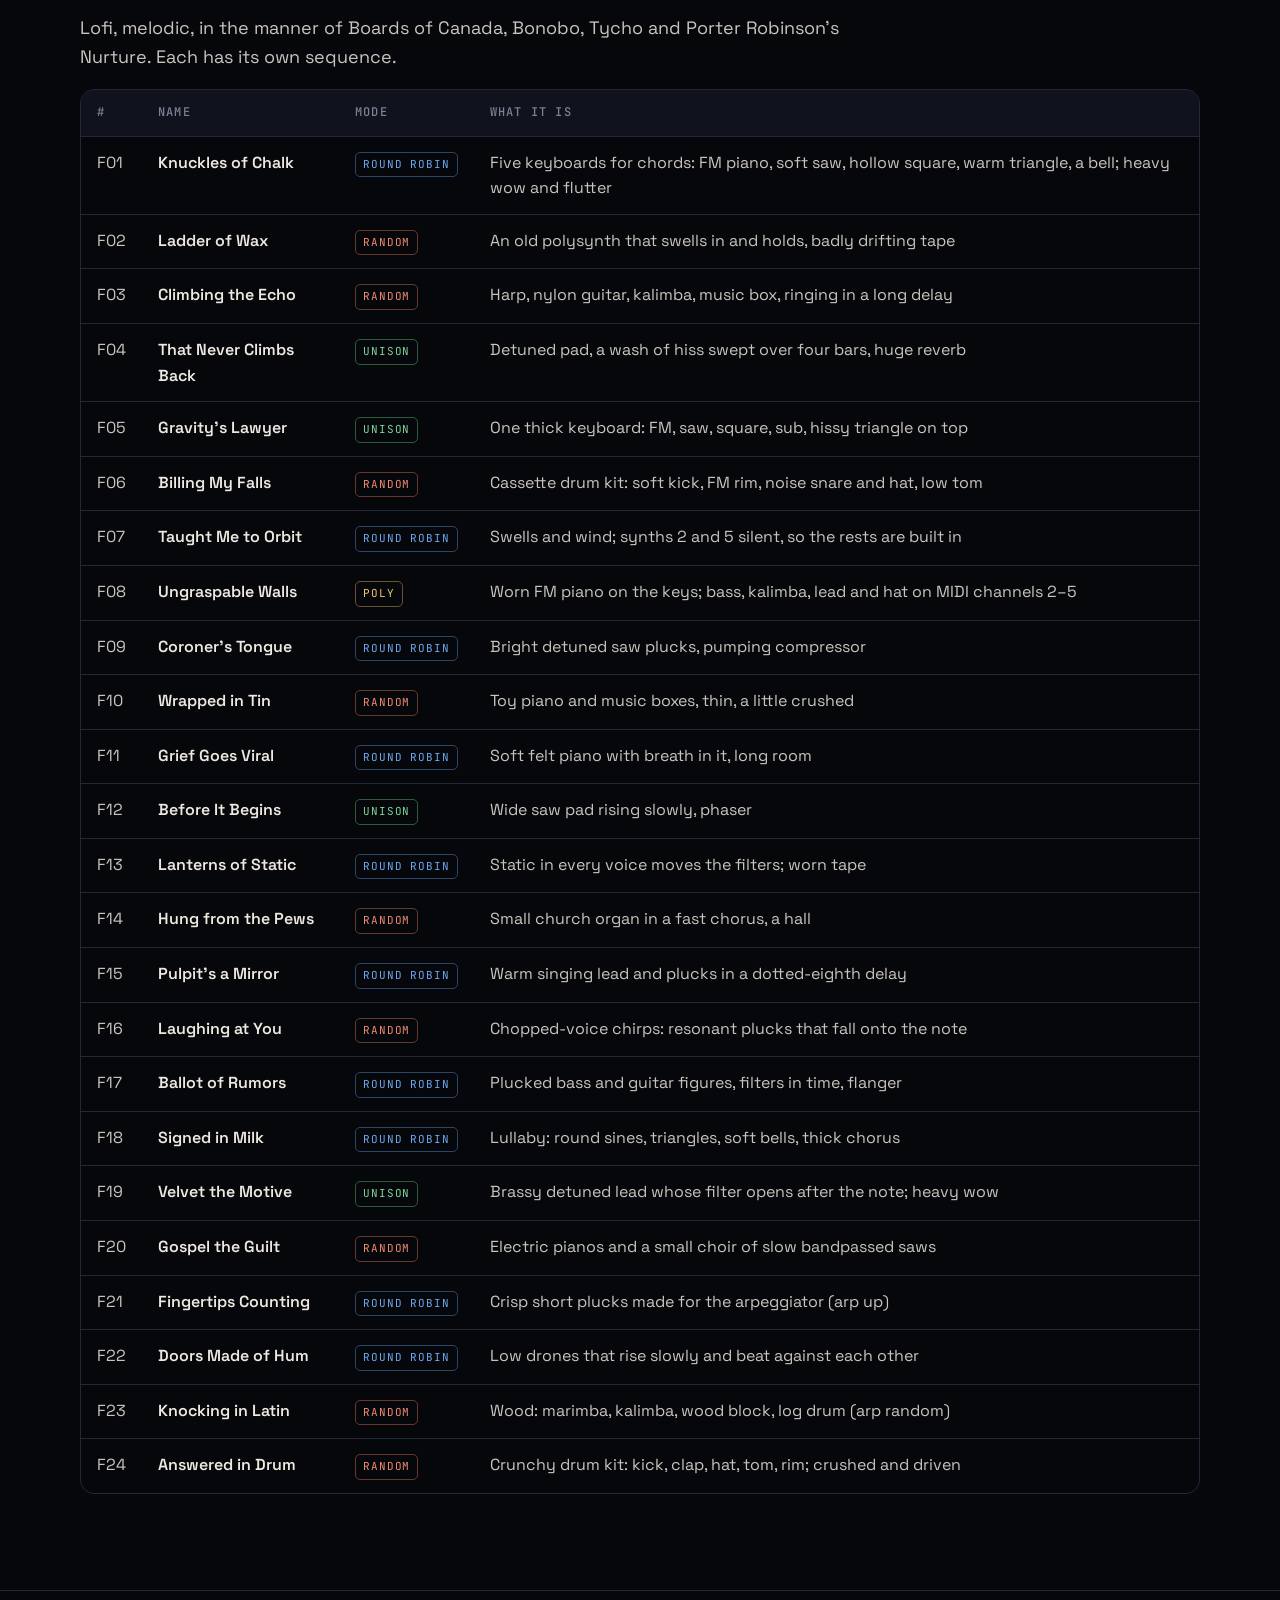
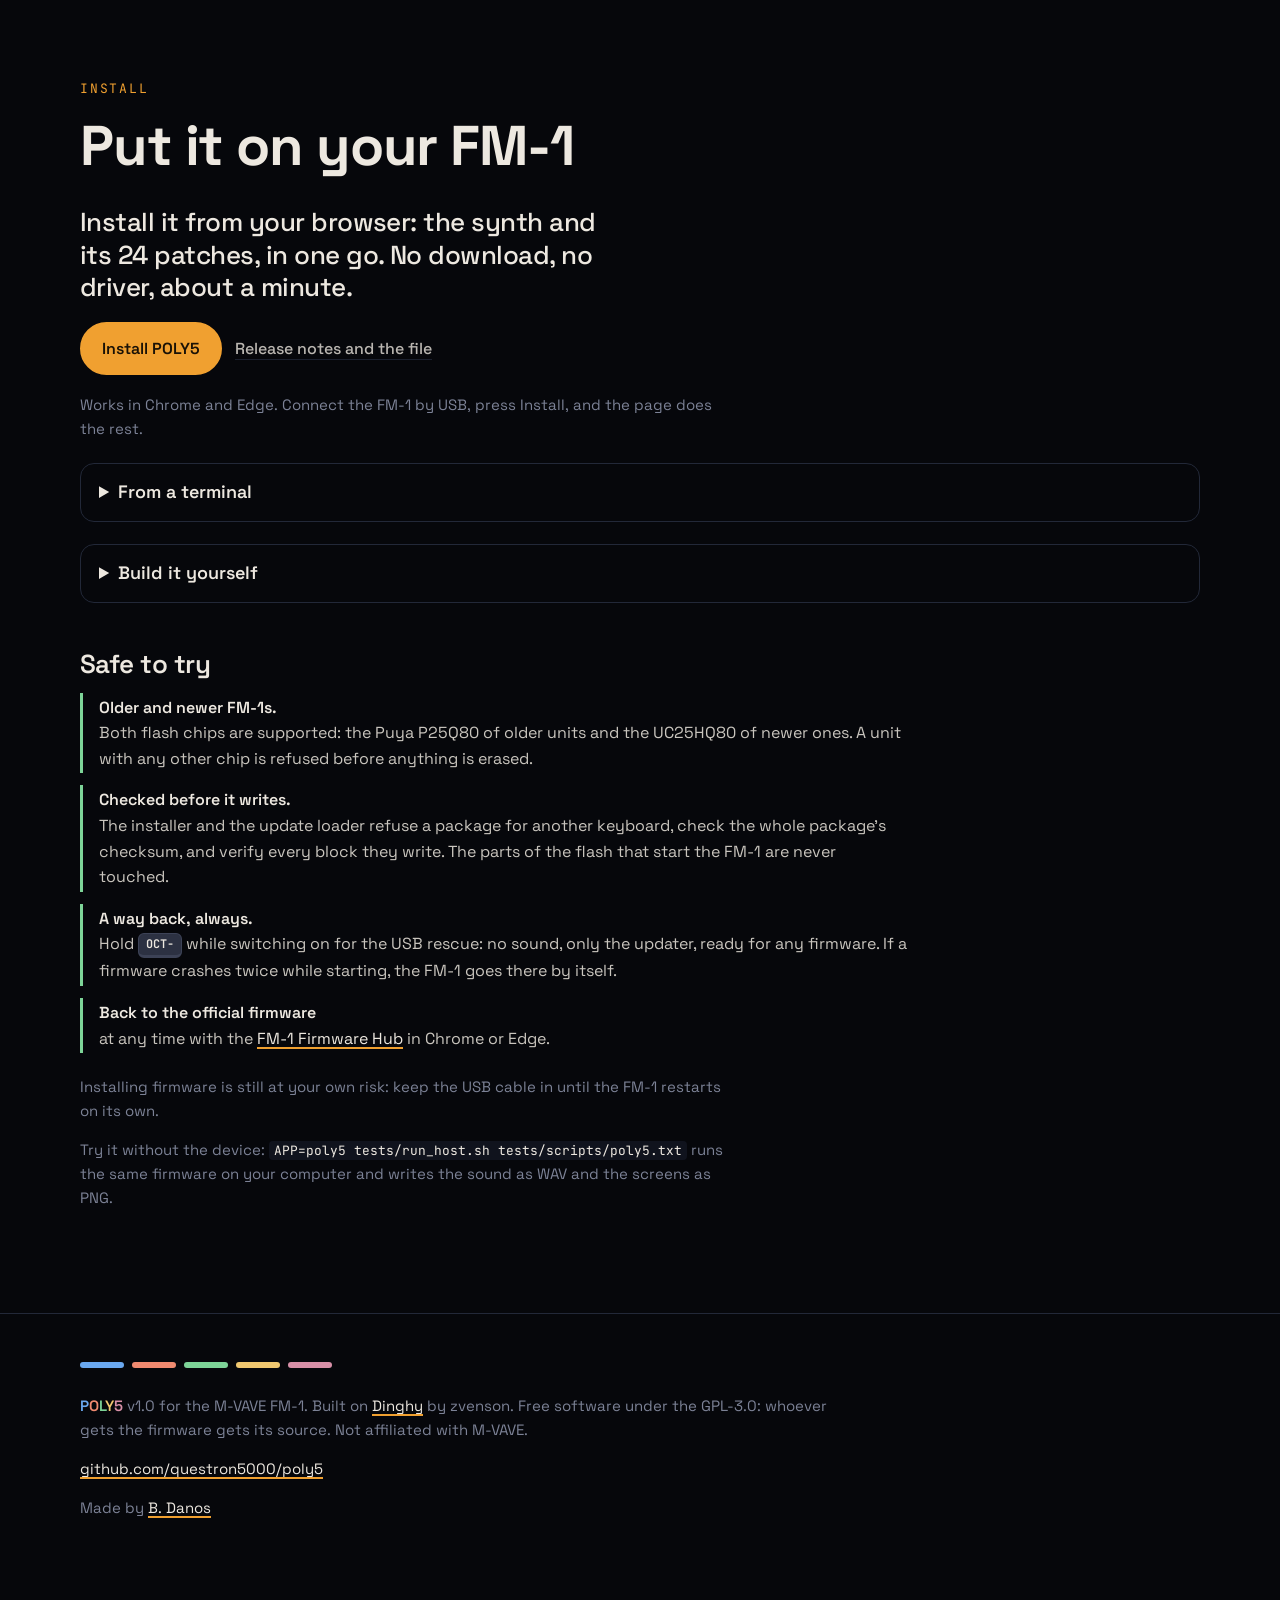
==== commit 75fdedb3: "An install page: POLY5 from the browser in five steps (Felucca's web installer, unchanged, with the " ====
--- a/index.html
+++ b/index.html
@@ -348,17 +348,16 @@
   <div class="wrap">
     <p class="eyebrow">Install</p>
     <h2>Put it on your FM&#8209;1</h2>
-    <p class="lede" style="font-size:clamp(20px,2.3vw,26px)">POLY5 1.0 is one file. Download it and send it to your FM&#8209;1 over USB; nothing to build.</p>
-    <p><a class="btn primary" href="https://github.com/questron5000/poly5/releases/download/v1.0/poly5-1.0.fwsc">Download POLY5 1.0</a> <a class="btn quiet" href="https://github.com/questron5000/poly5/releases/tag/v1.0">Release notes and checksum</a></p>
-    <ol class="steps">
-      <li>Connect the FM&#8209;1 by USB and switch it on.</li>
-      <li>In a terminal, in the folder the download went to, get the installer (a small Python script) and what it needs:
+    <p class="lede" style="font-size:clamp(20px,2.3vw,26px)">Install it from your browser: the synth and its 24 patches, in one go. No download, no driver, about a minute.</p>
+    <p><a class="btn primary" href="install/">Install POLY5</a> <a class="btn quiet" href="https://github.com/questron5000/poly5/releases/tag/v1.0">Release notes and the file</a></p>
+    <p class="note">Works in Chrome and Edge. Connect the FM&#8209;1 by USB, press Install, and the page does the rest.</p>
+    <details class="build">
+      <summary>From a terminal</summary>
+      <p>Download <a href="https://github.com/questron5000/poly5/releases/download/v1.0/poly5-1.0.fwsc">poly5-1.0.fwsc</a>, then in the folder it went to:</p>
 <pre><code>curl -LO https://raw.githubusercontent.com/questron5000/poly5/main/dinghy/tools/fm1_install.py
-pip3 install mido python-rtmidi</code></pre></li>
-      <li>Send POLY5 to the FM&#8209;1. It takes about a minute; the screen shows the progress, and the FM&#8209;1 restarts by itself:
-<pre><code>python3 fm1_install.py poly5-1.0.fwsc --yes</code></pre></li>
-    </ol>
-    <p class="note">One click is on its way: the <a href="https://thefirmwarehub.com">FM&#8209;1 Firmware Hub</a> installs open firmwares from Chrome or Edge with no download and no script. POLY5 is not listed there yet.</p>
+pip3 install mido python-rtmidi
+python3 fm1_install.py poly5-1.0.fwsc --yes</code></pre>
+    </details>
     <details class="build">
       <summary>Build it yourself</summary>
       <p>POLY5 runs on <a href="https://github.com/zvenson/dinghy">Dinghy</a>, an open platform for the FM&#8209;1. Building needs Docker, the JieLi toolchain (<code>tools/get_toolchain.sh</code>) and the AC79 SDK.</p>
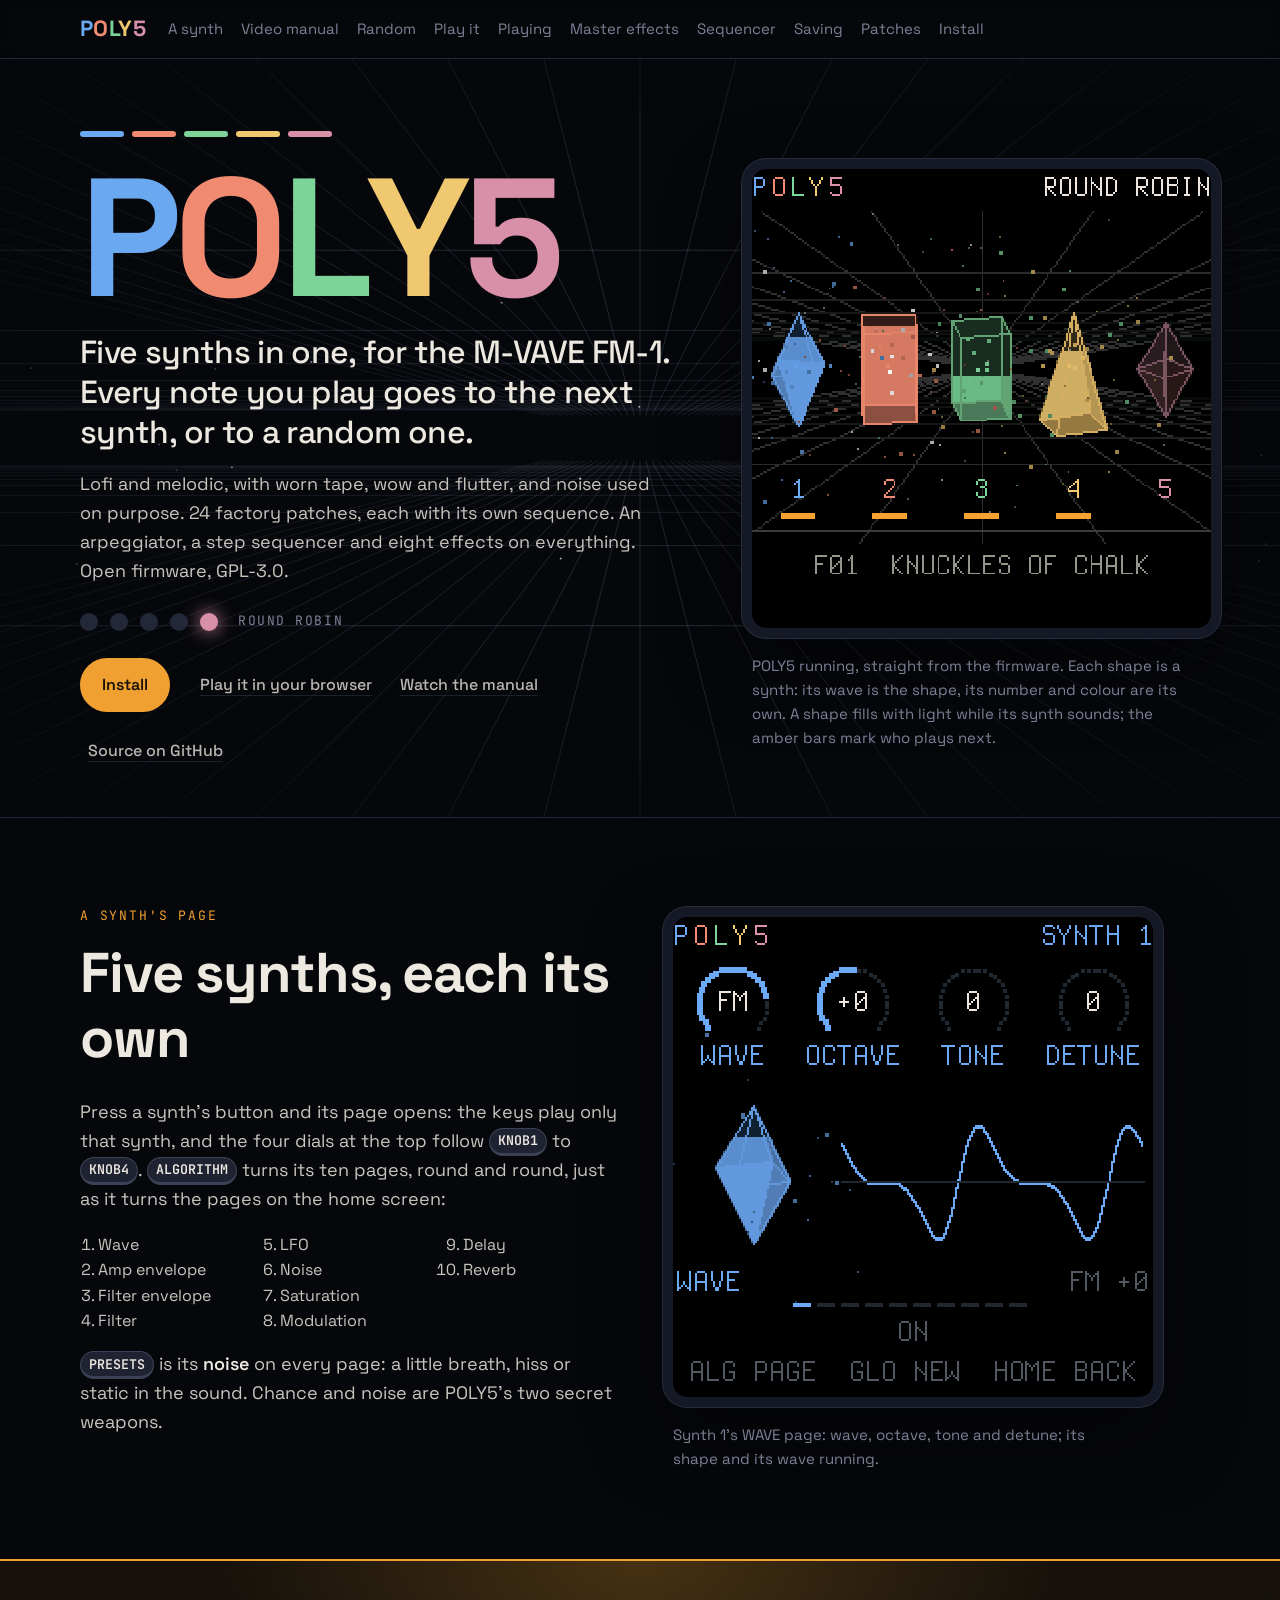
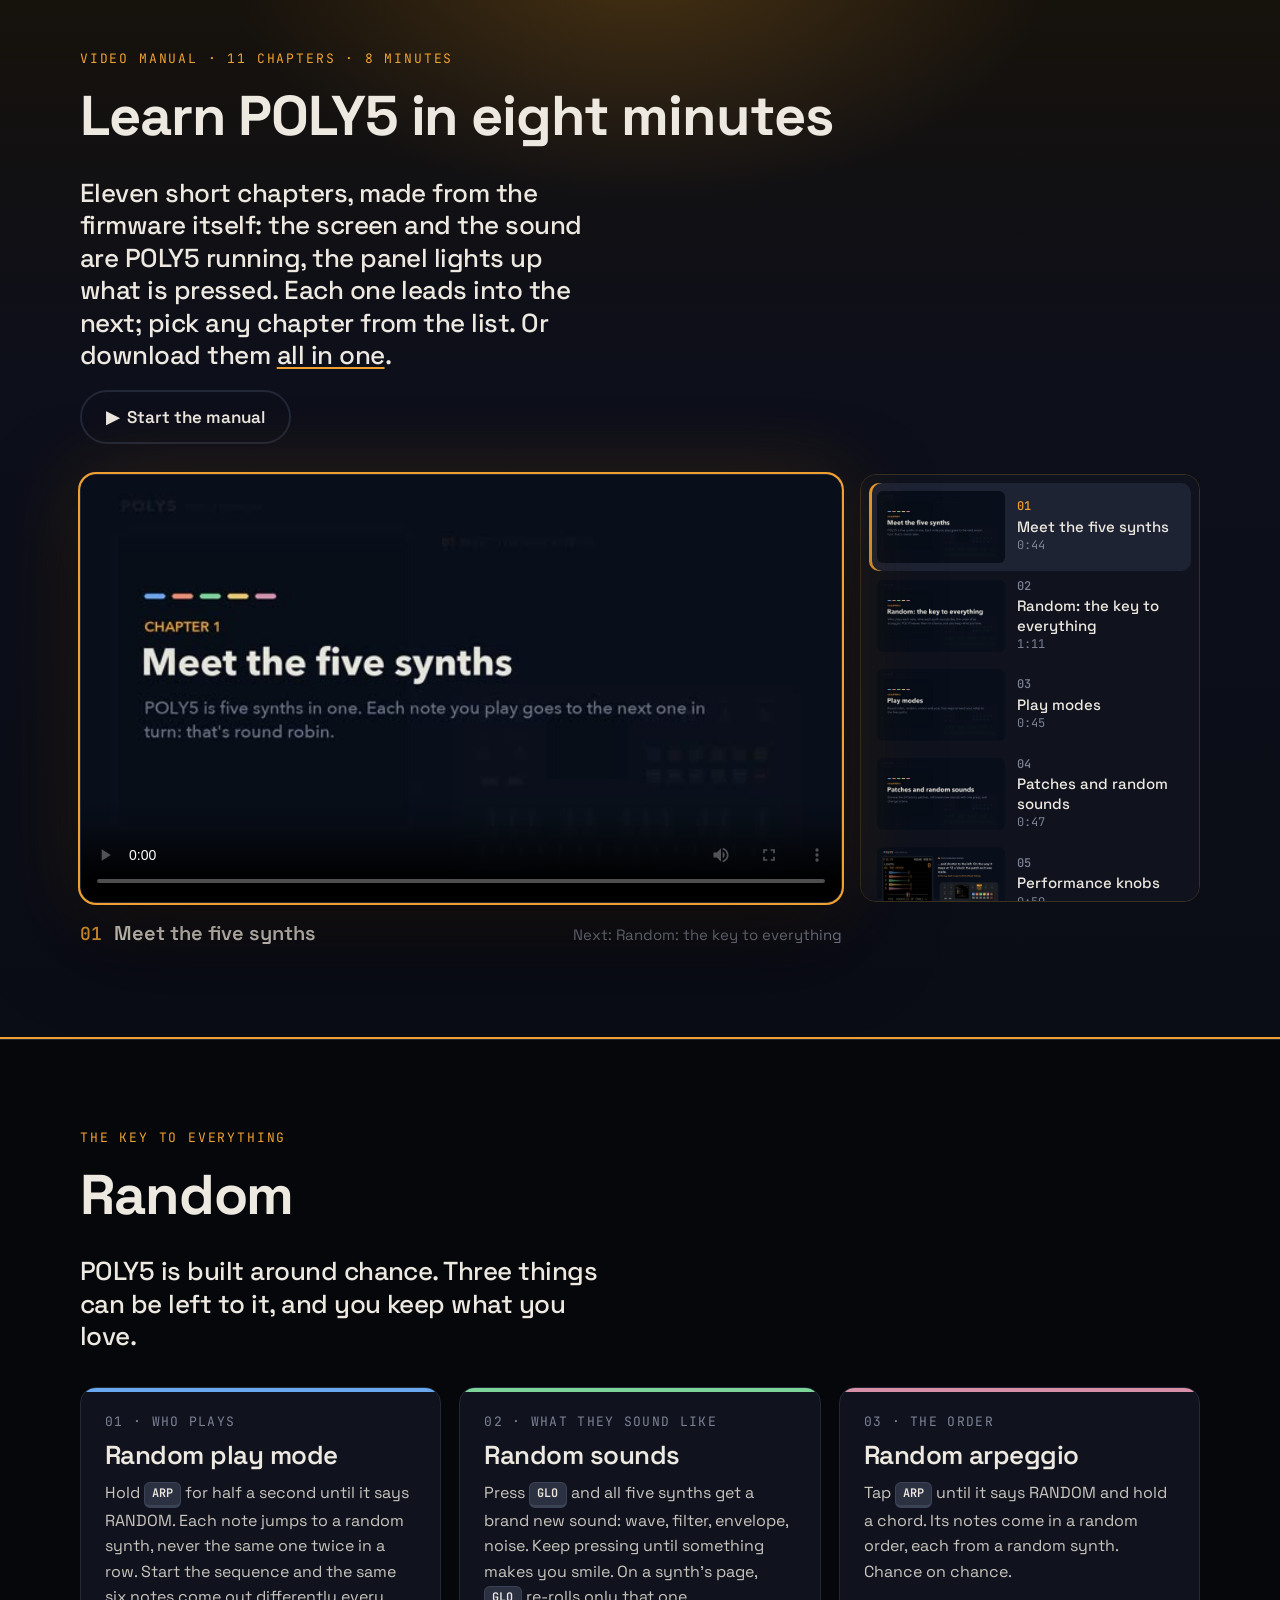
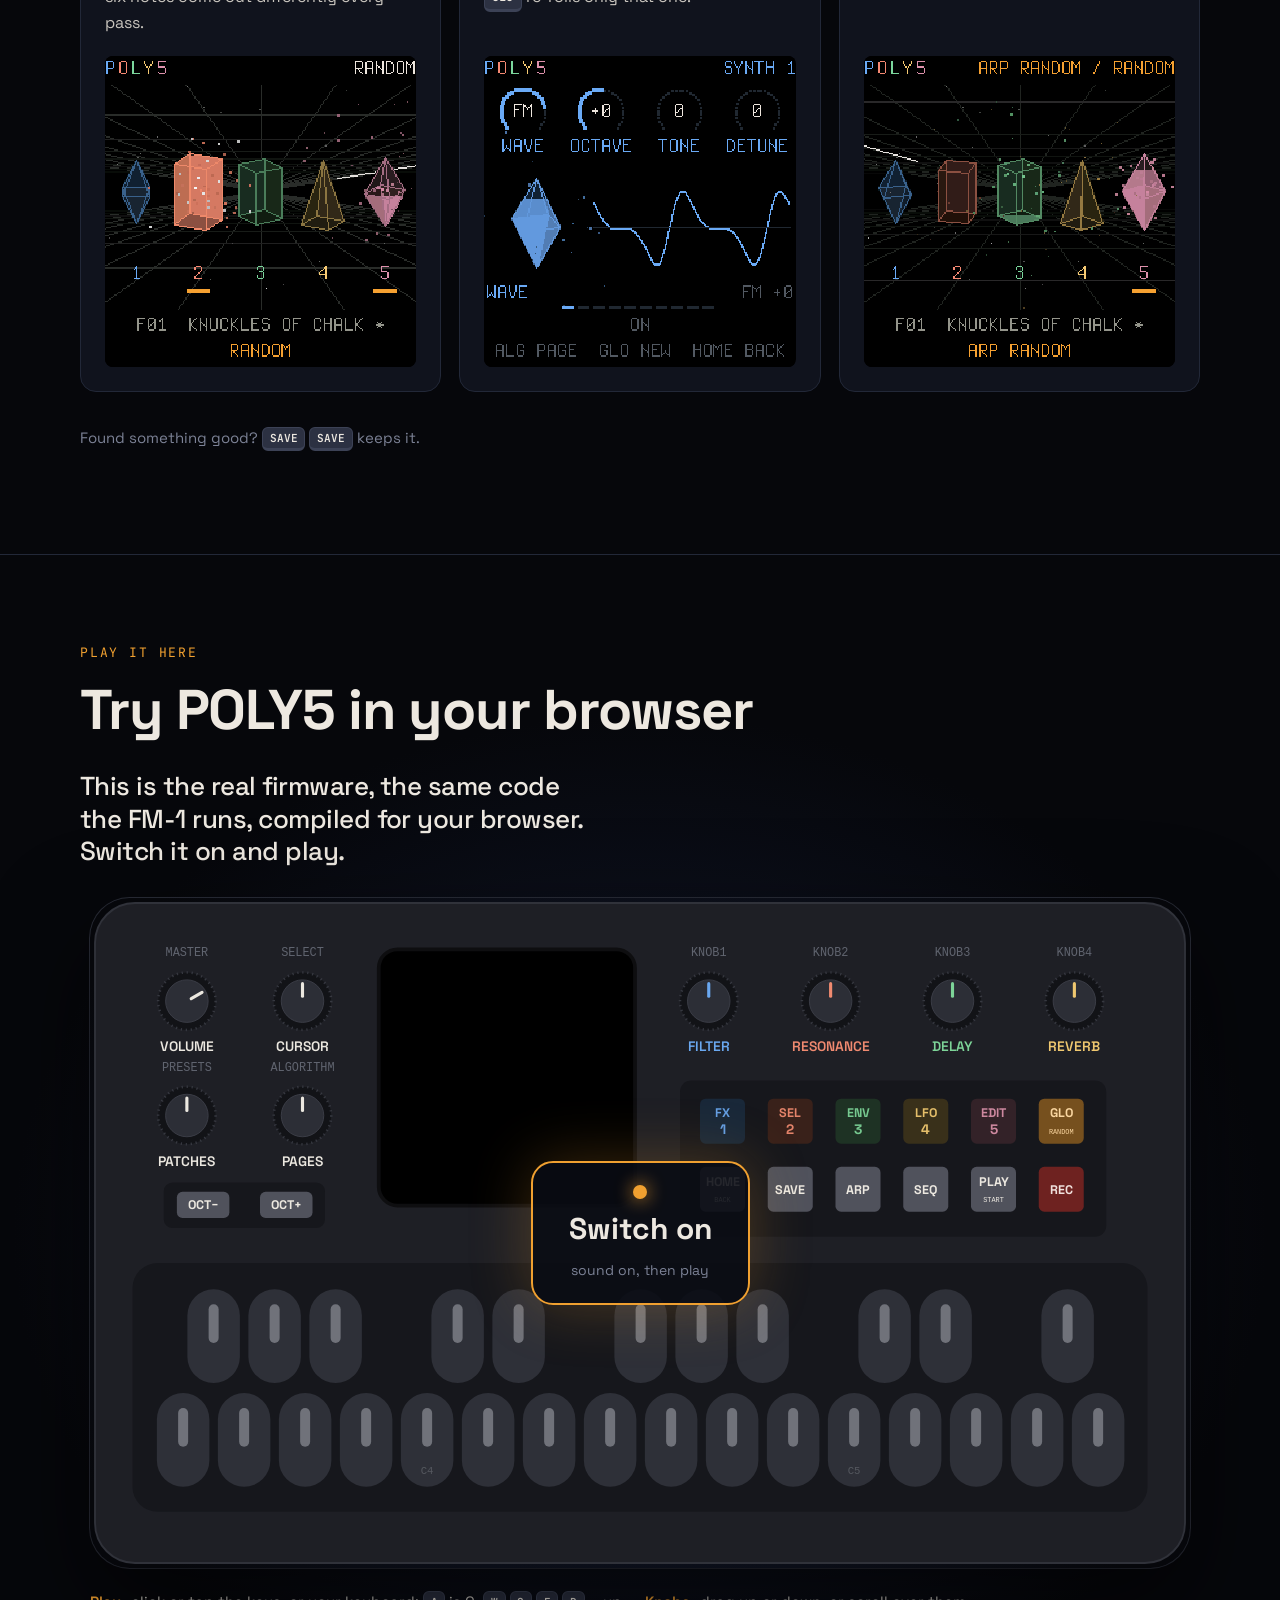
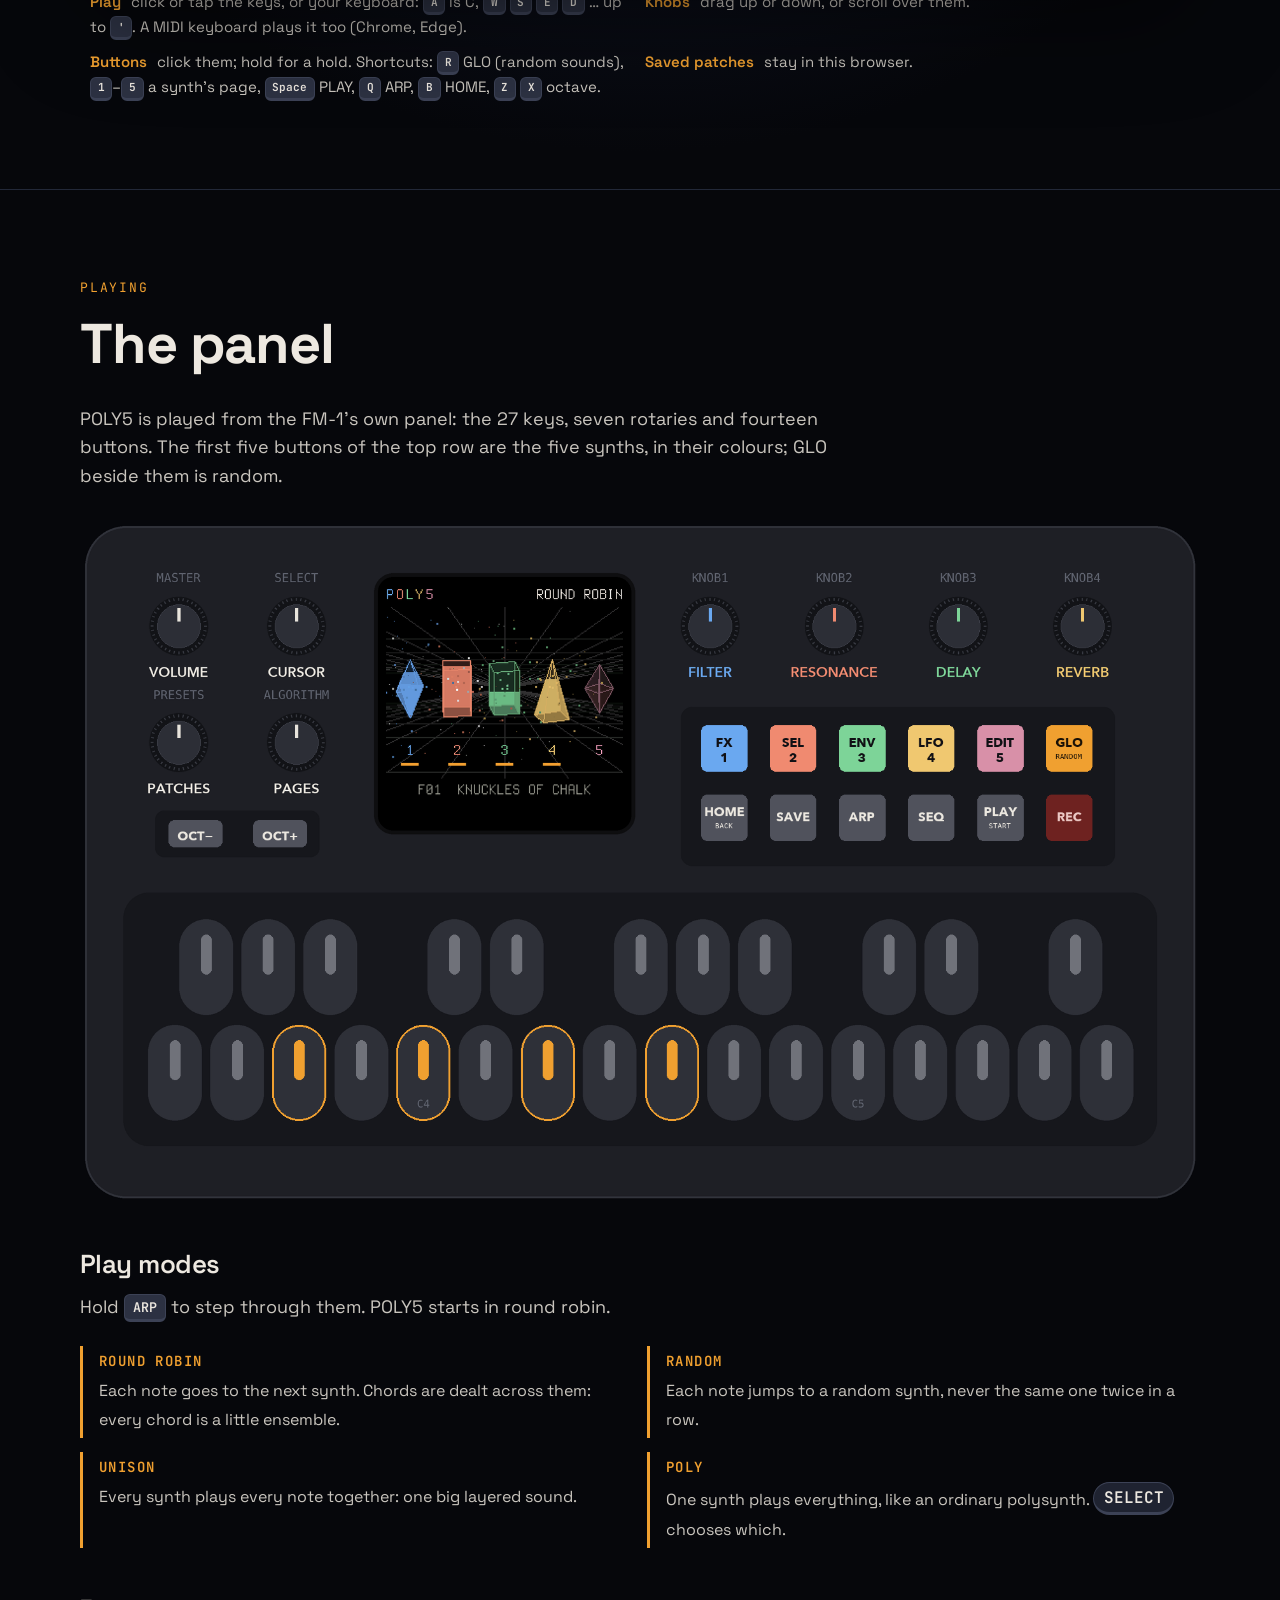
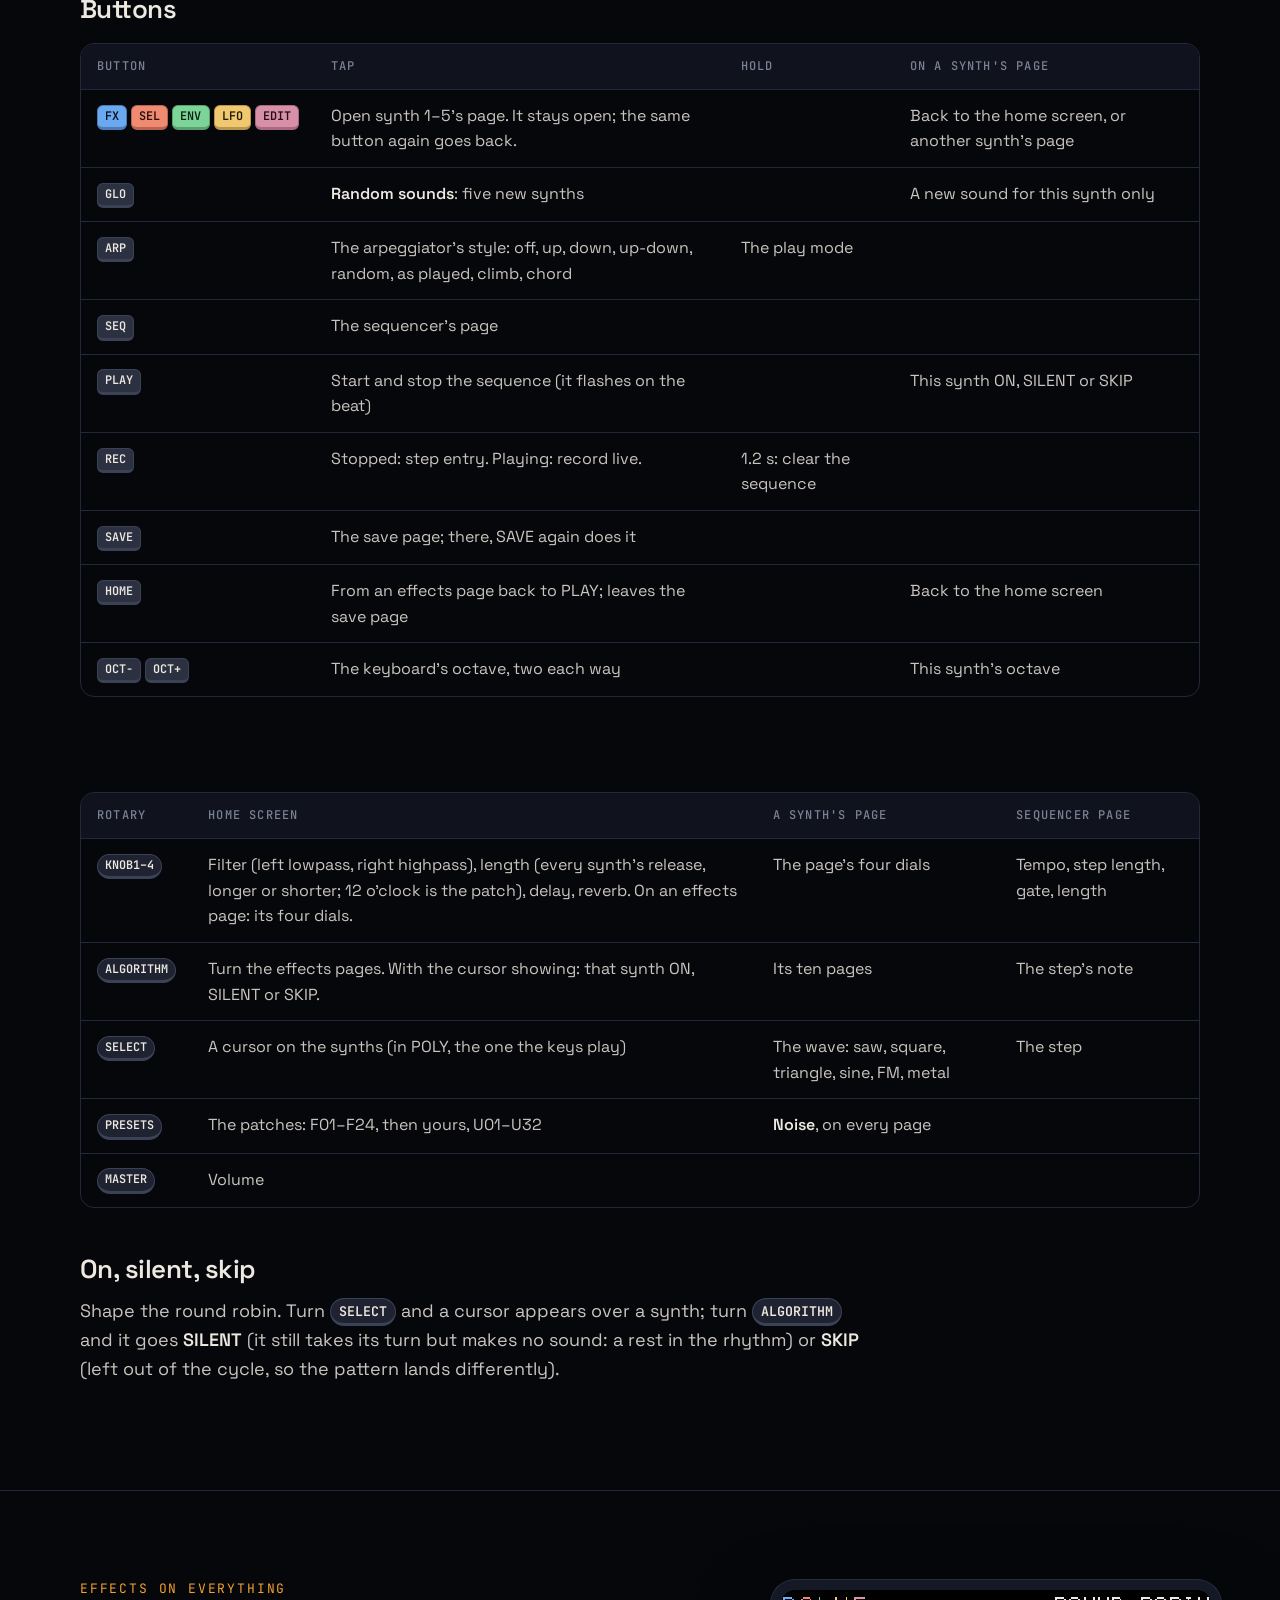
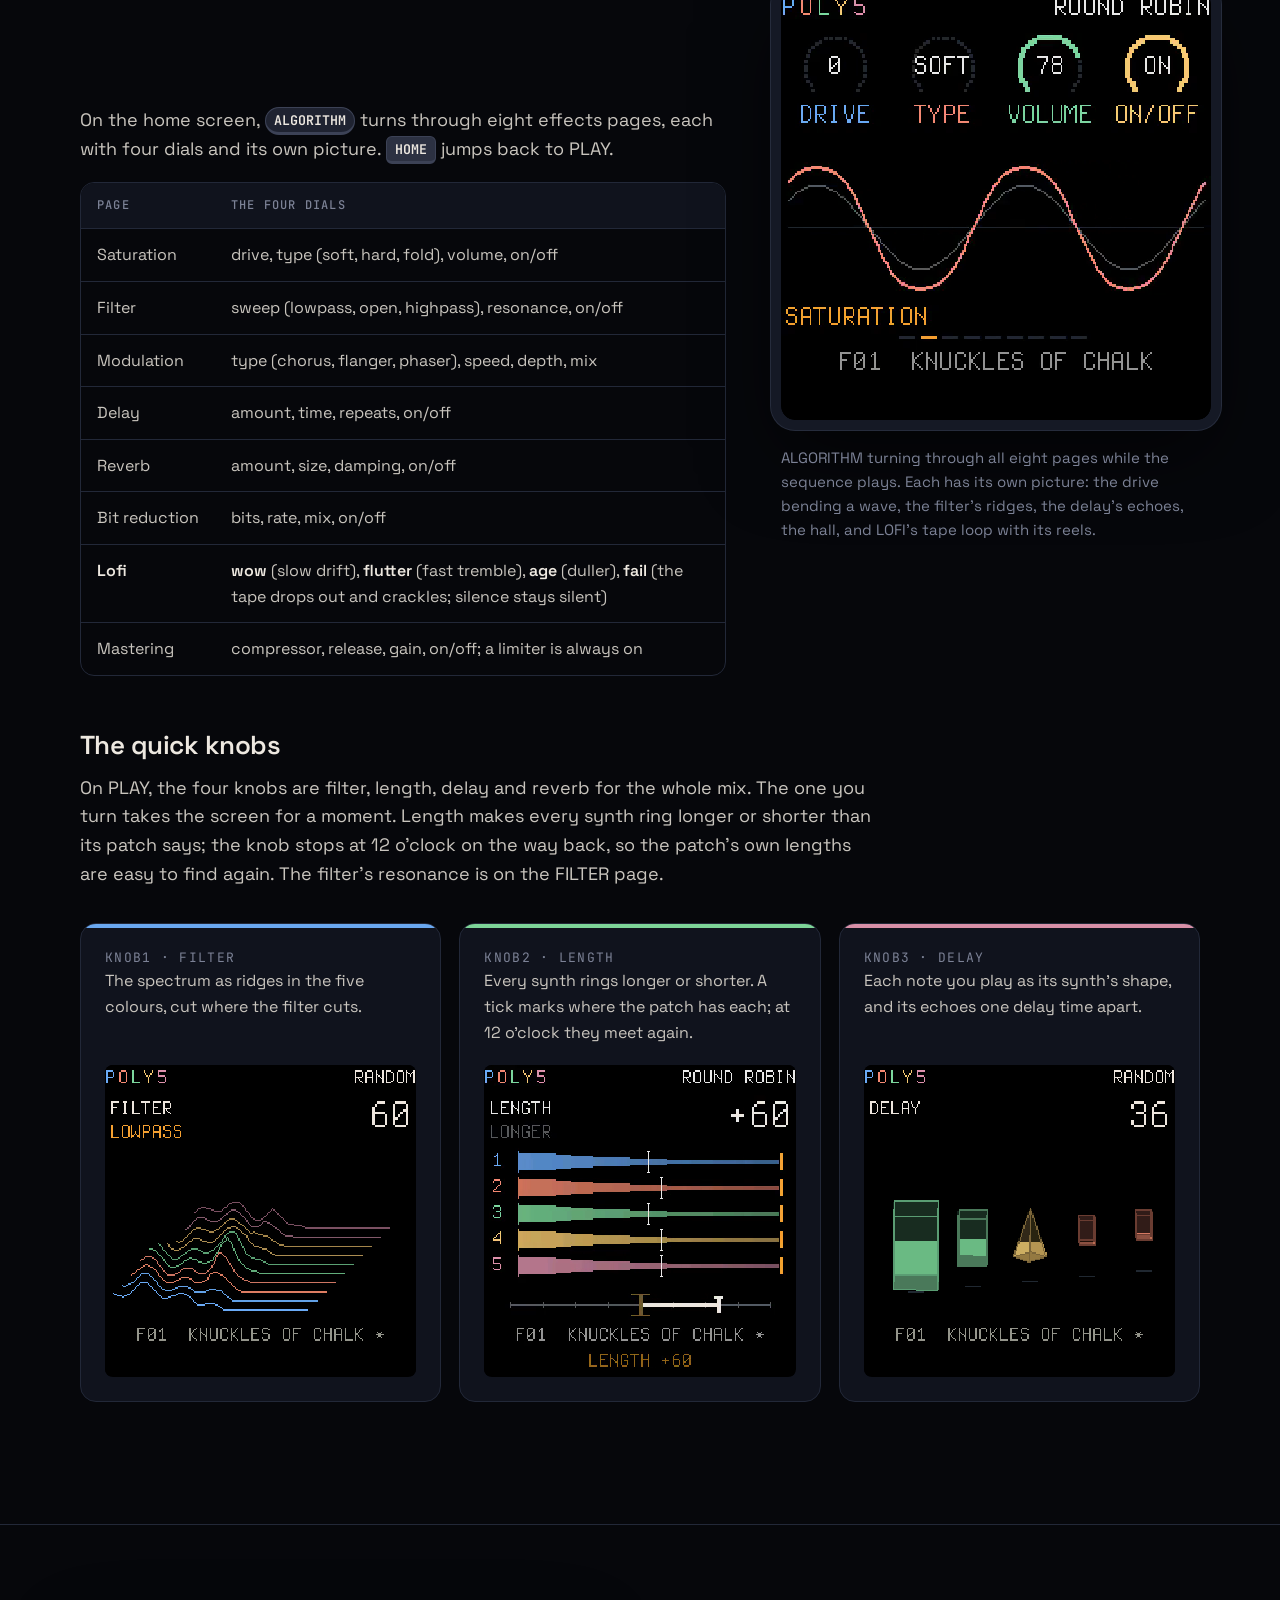
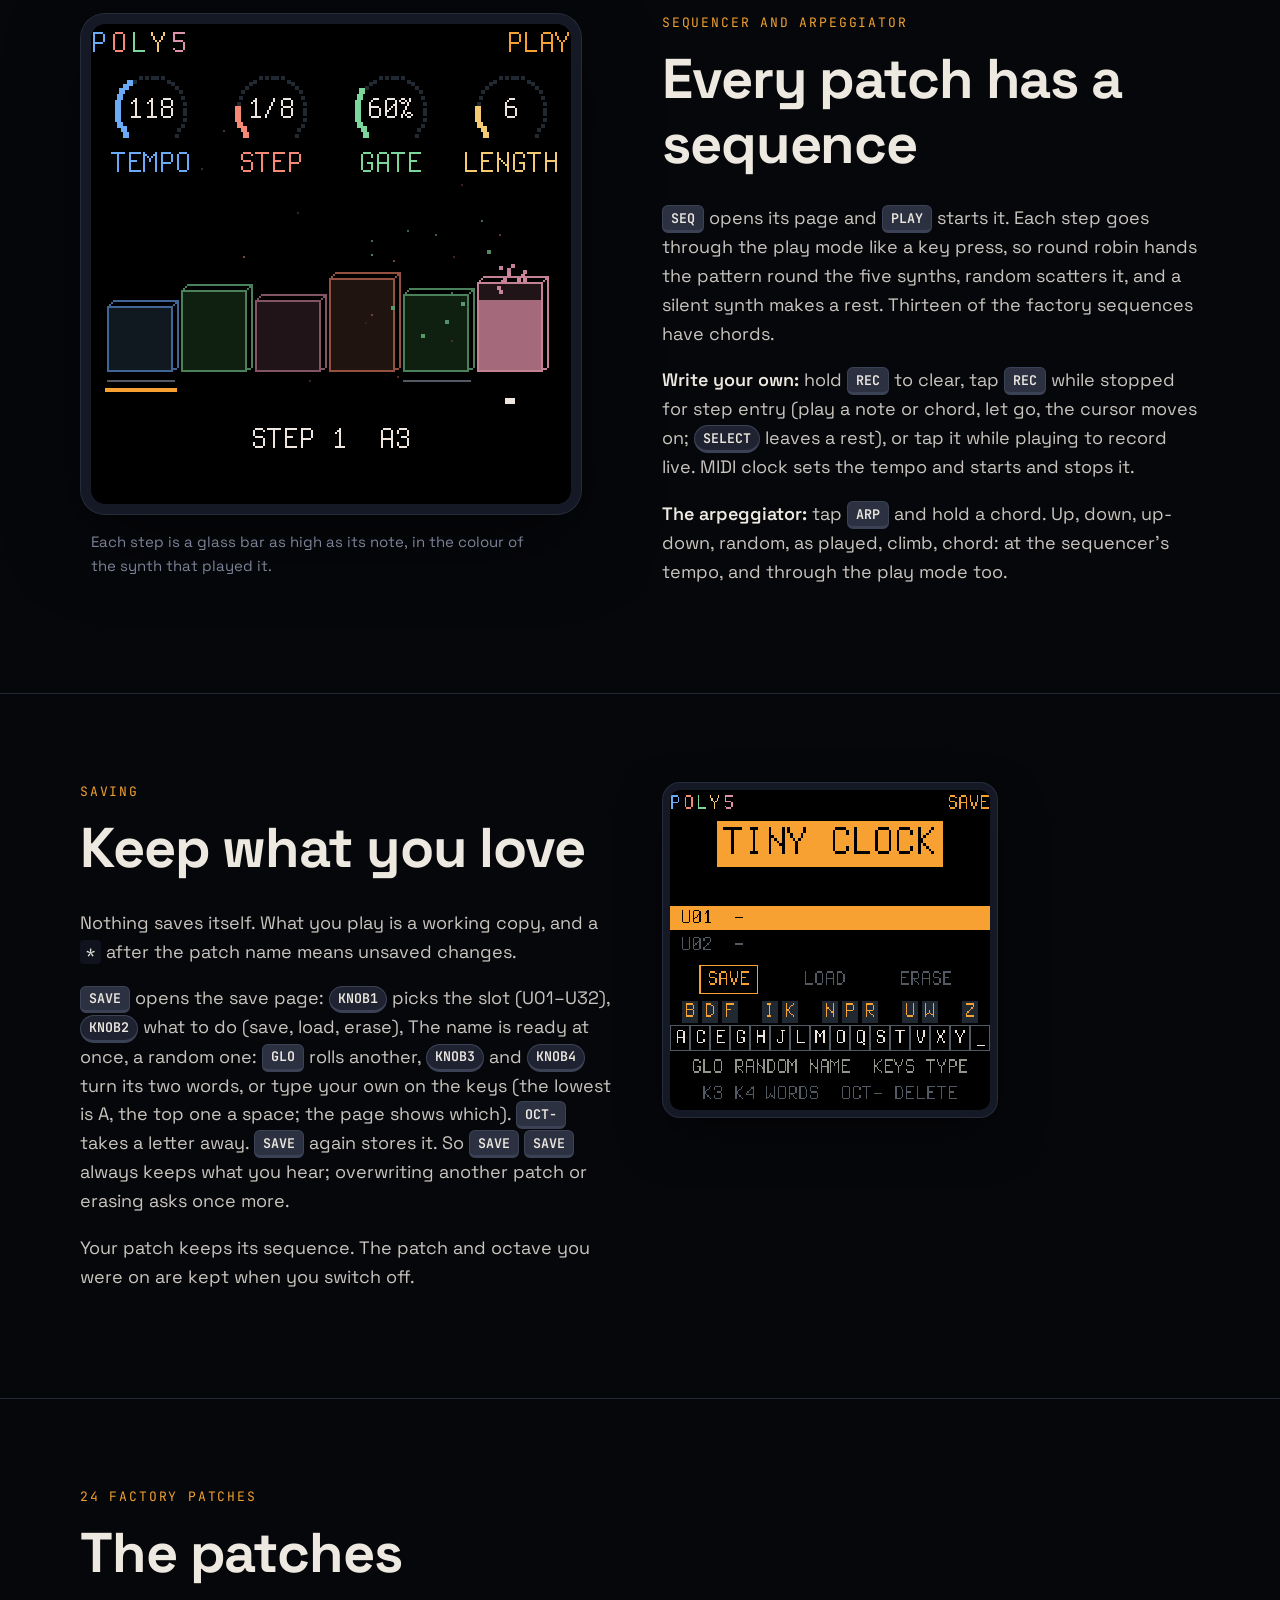
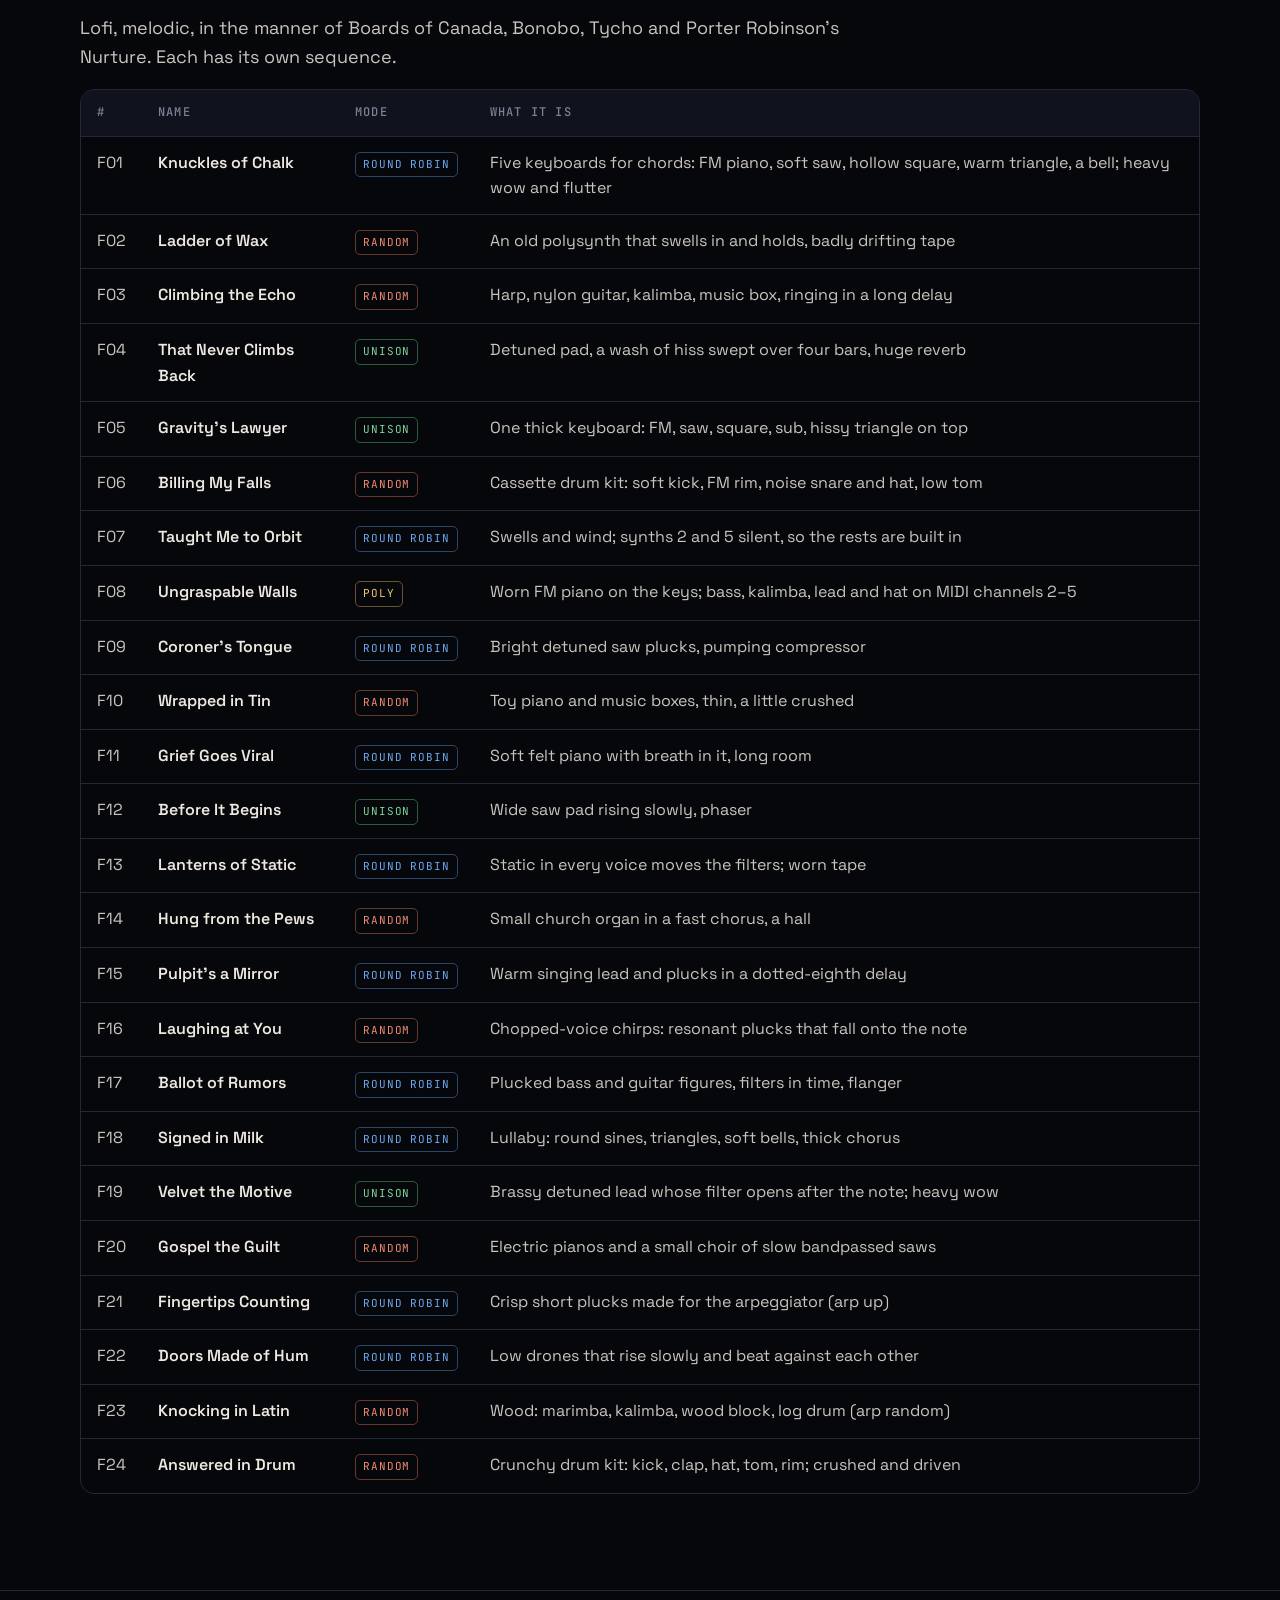
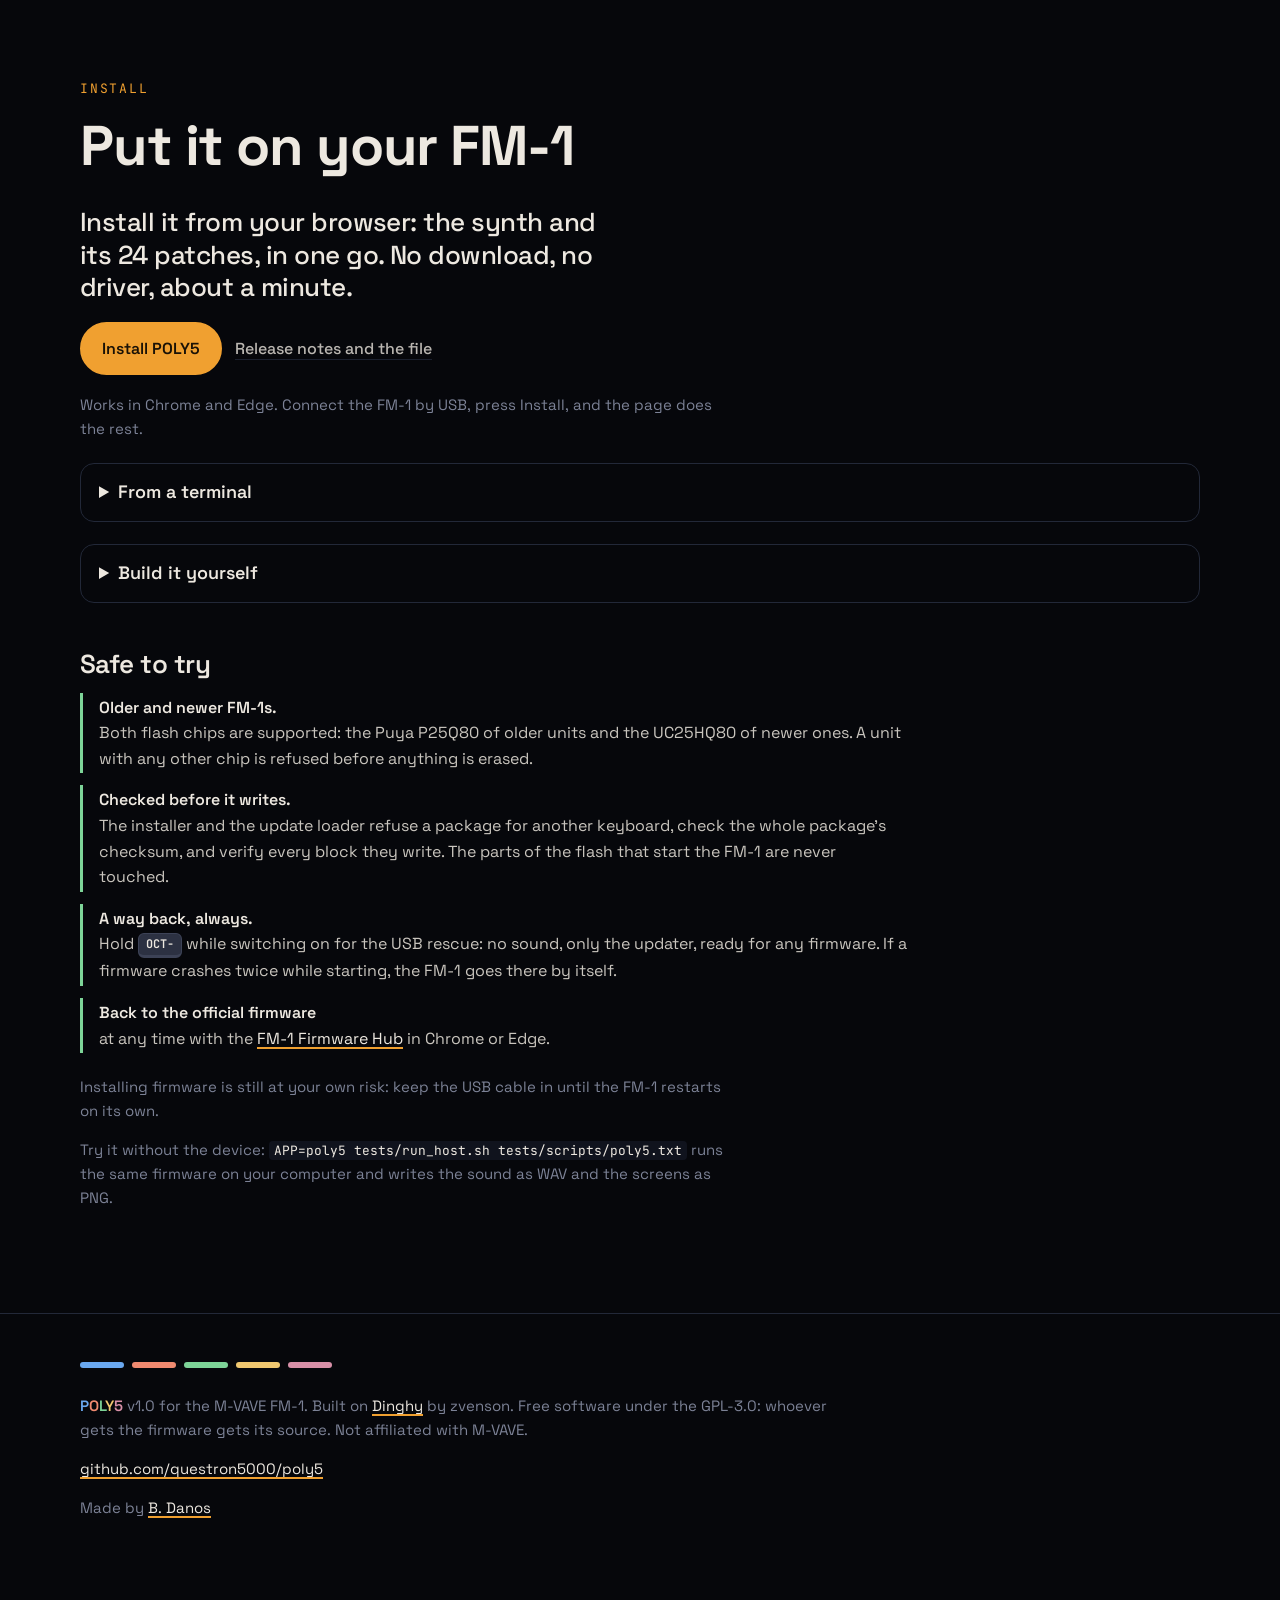
==== commit d04fc423: "1.1 prepared: the new mastering; the install page installs poly5-1.1.fwsc (pinned by its SHA-256); r" ====
--- a/index.html
+++ b/index.html
@@ -173,7 +173,7 @@
     <p class="eyebrow">Play it here</p>
     <h2>Try POLY5 in your browser</h2>
     <p class="lede" style="font-size:clamp(20px,2.3vw,26px)">This is the real firmware, the same code the FM&#8209;1 runs, compiled for your browser. Switch it on and play.</p>
-    <div class="p5" id="p5" data-wasm="site/play/poly5.wasm?v=4c1b5be4" data-worklet="site/play/poly5-worklet.js?v=bdee7d7f"></div>
+    <div class="p5" id="p5" data-wasm="site/play/poly5.wasm?v=cc2bb1b3" data-worklet="site/play/poly5-worklet.js?v=bdee7d7f"></div>
     <div class="p5-help">
       <div><b>Play</b> click or tap the keys, or your keyboard: <span class="k">A</span> is C, <span class="k">W</span> <span class="k">S</span> <span class="k">E</span> <span class="k">D</span> &hellip; up to <span class="k">'</span>. A MIDI keyboard plays it too (Chrome, Edge).</div>
       <div><b>Knobs</b> drag up or down, or scroll over them.</div>
@@ -349,14 +349,14 @@
     <p class="eyebrow">Install</p>
     <h2>Put it on your FM&#8209;1</h2>
     <p class="lede" style="font-size:clamp(20px,2.3vw,26px)">Install it from your browser: the synth and its 24 patches, in one go. No download, no driver, about a minute.</p>
-    <p><a class="btn primary" href="install/">Install POLY5</a> <a class="btn quiet" href="https://github.com/questron5000/poly5/releases/tag/v1.0">Release notes and the file</a></p>
+    <p><a class="btn primary" href="install/">Install POLY5</a> <a class="btn quiet" href="https://github.com/questron5000/poly5/releases/latest">Release notes and the file</a></p>
     <p class="note">Works in Chrome and Edge. Connect the FM&#8209;1 by USB, press Install, and the page does the rest.</p>
     <details class="build">
       <summary>From a terminal</summary>
-      <p>Download <a href="https://github.com/questron5000/poly5/releases/download/v1.0/poly5-1.0.fwsc">poly5-1.0.fwsc</a>, then in the folder it went to:</p>
+      <p>Download <a href="https://github.com/questron5000/poly5/releases/download/v1.1/poly5-1.1.fwsc">poly5-1.1.fwsc</a>, then in the folder it went to:</p>
 <pre><code>curl -LO https://raw.githubusercontent.com/questron5000/poly5/main/dinghy/tools/fm1_install.py
 pip3 install mido python-rtmidi
-python3 fm1_install.py poly5-1.0.fwsc --yes</code></pre>
+python3 fm1_install.py poly5-1.1.fwsc --yes</code></pre>
     </details>
     <details class="build">
       <summary>Build it yourself</summary>
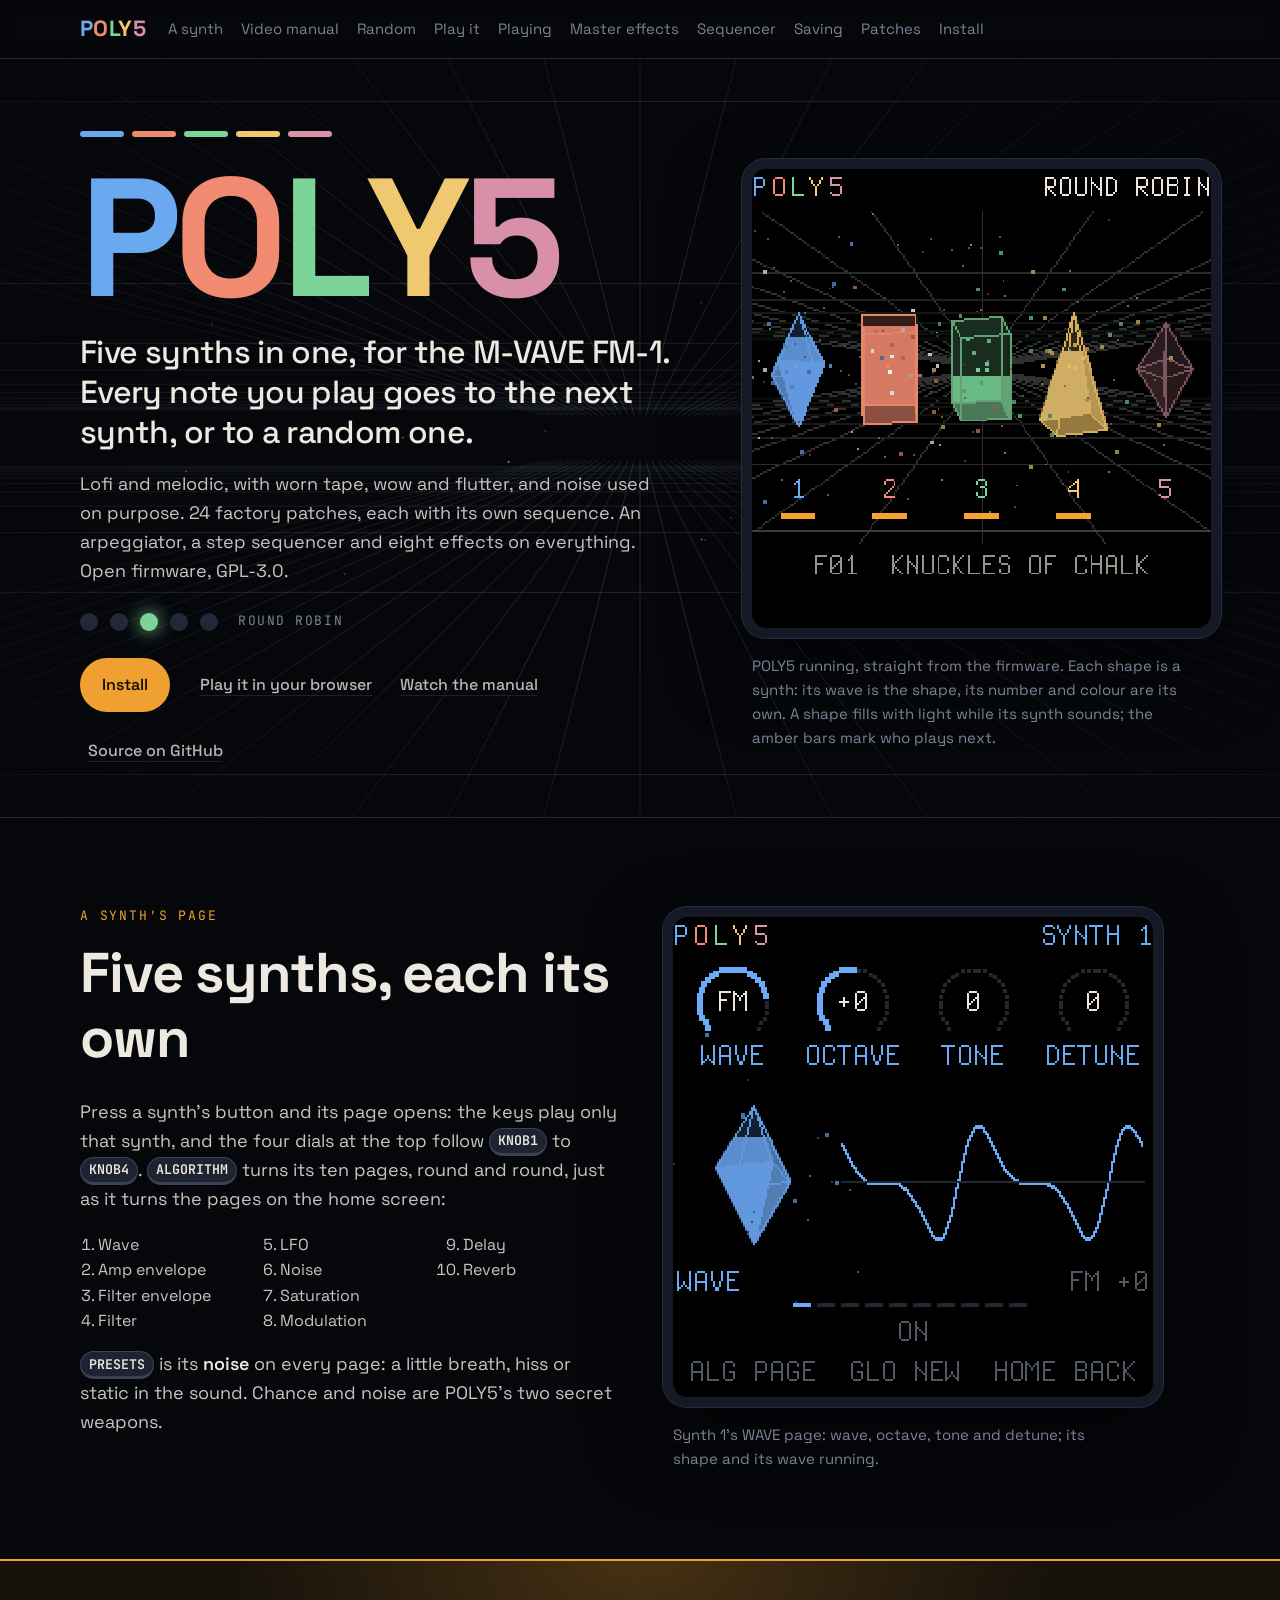
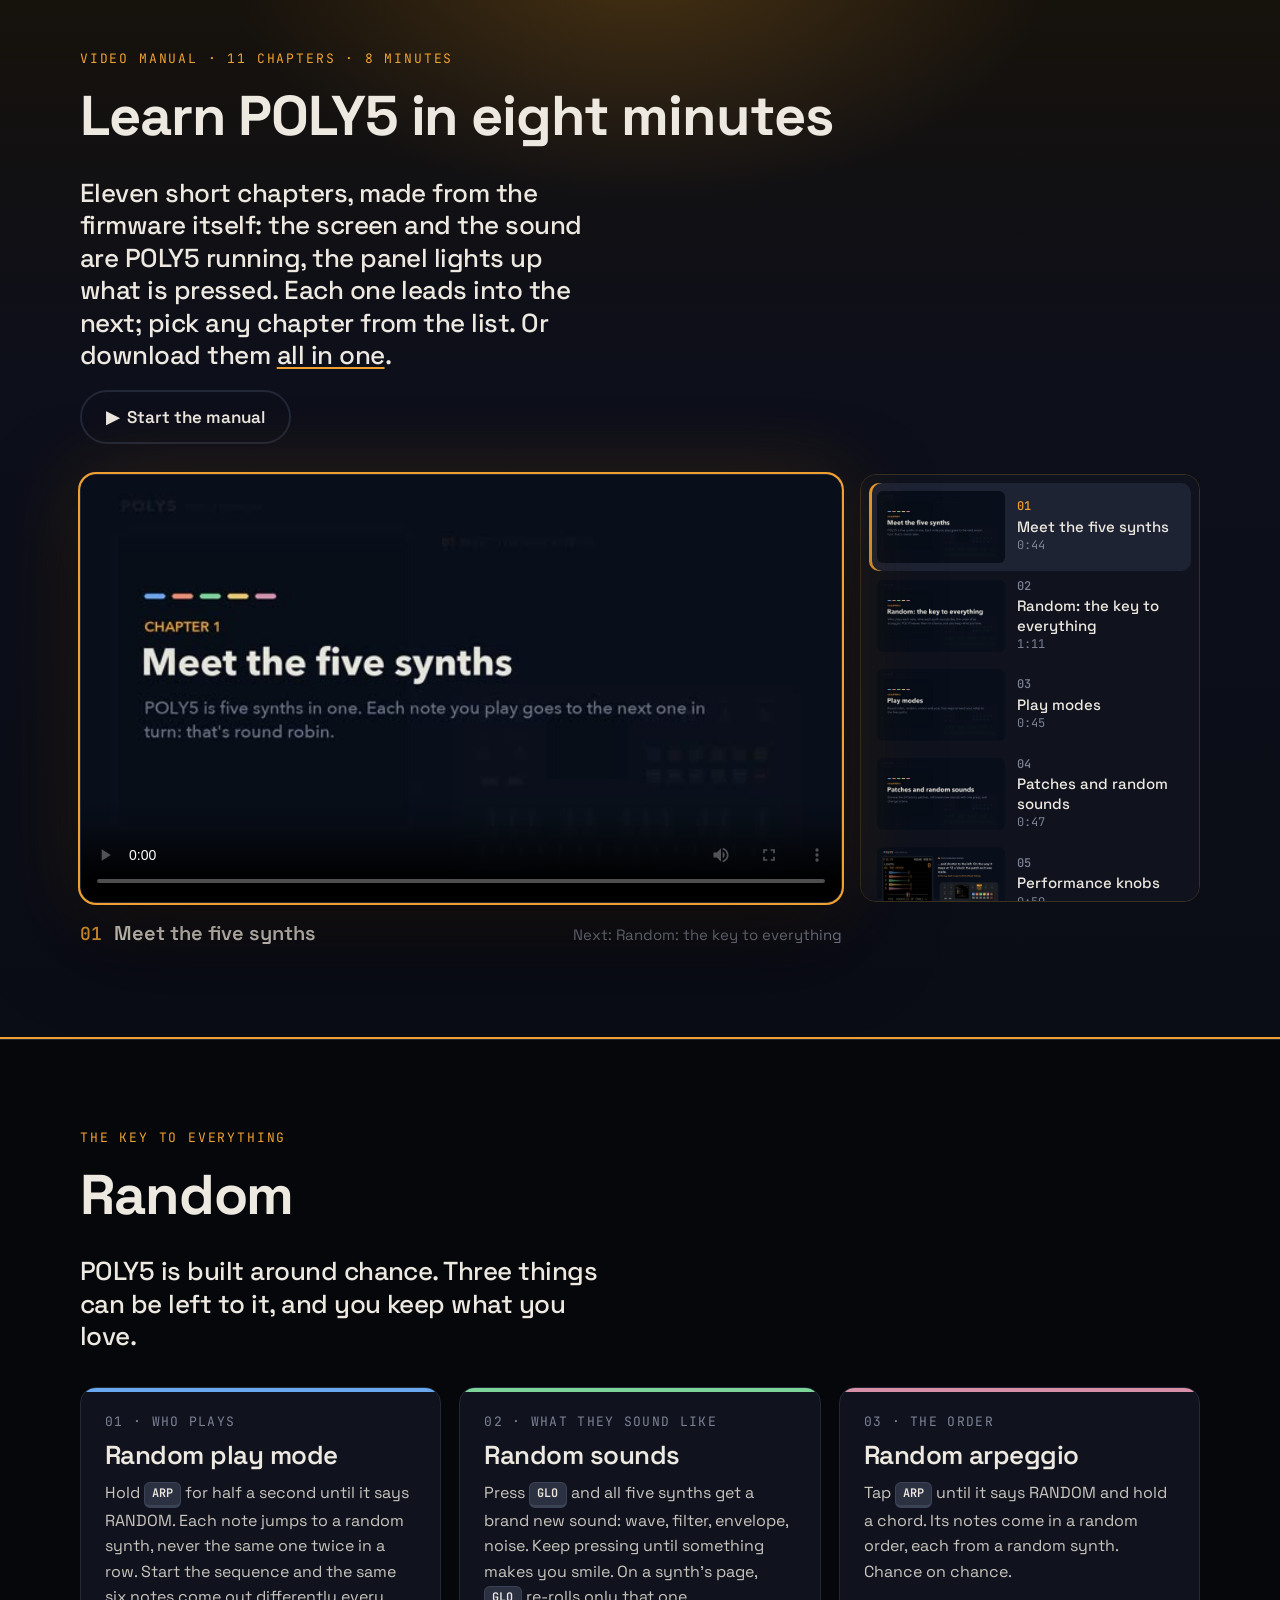
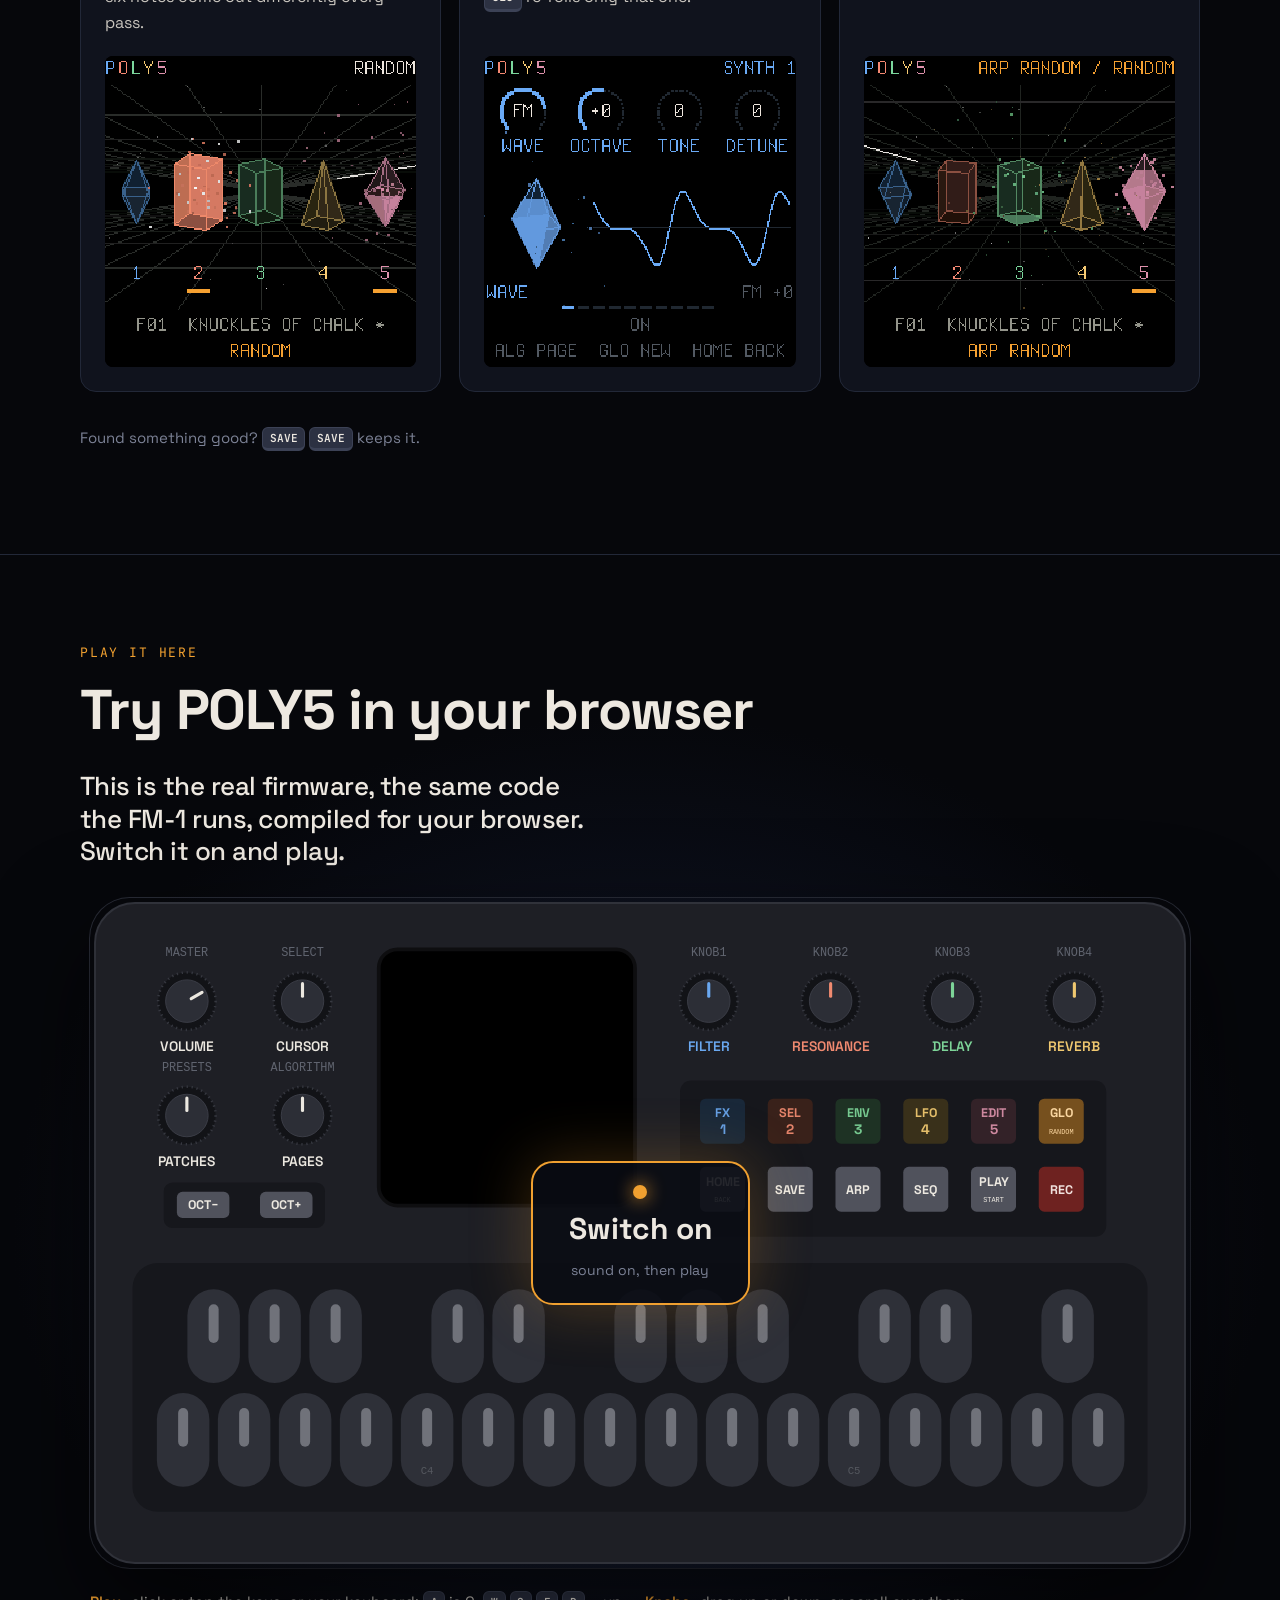
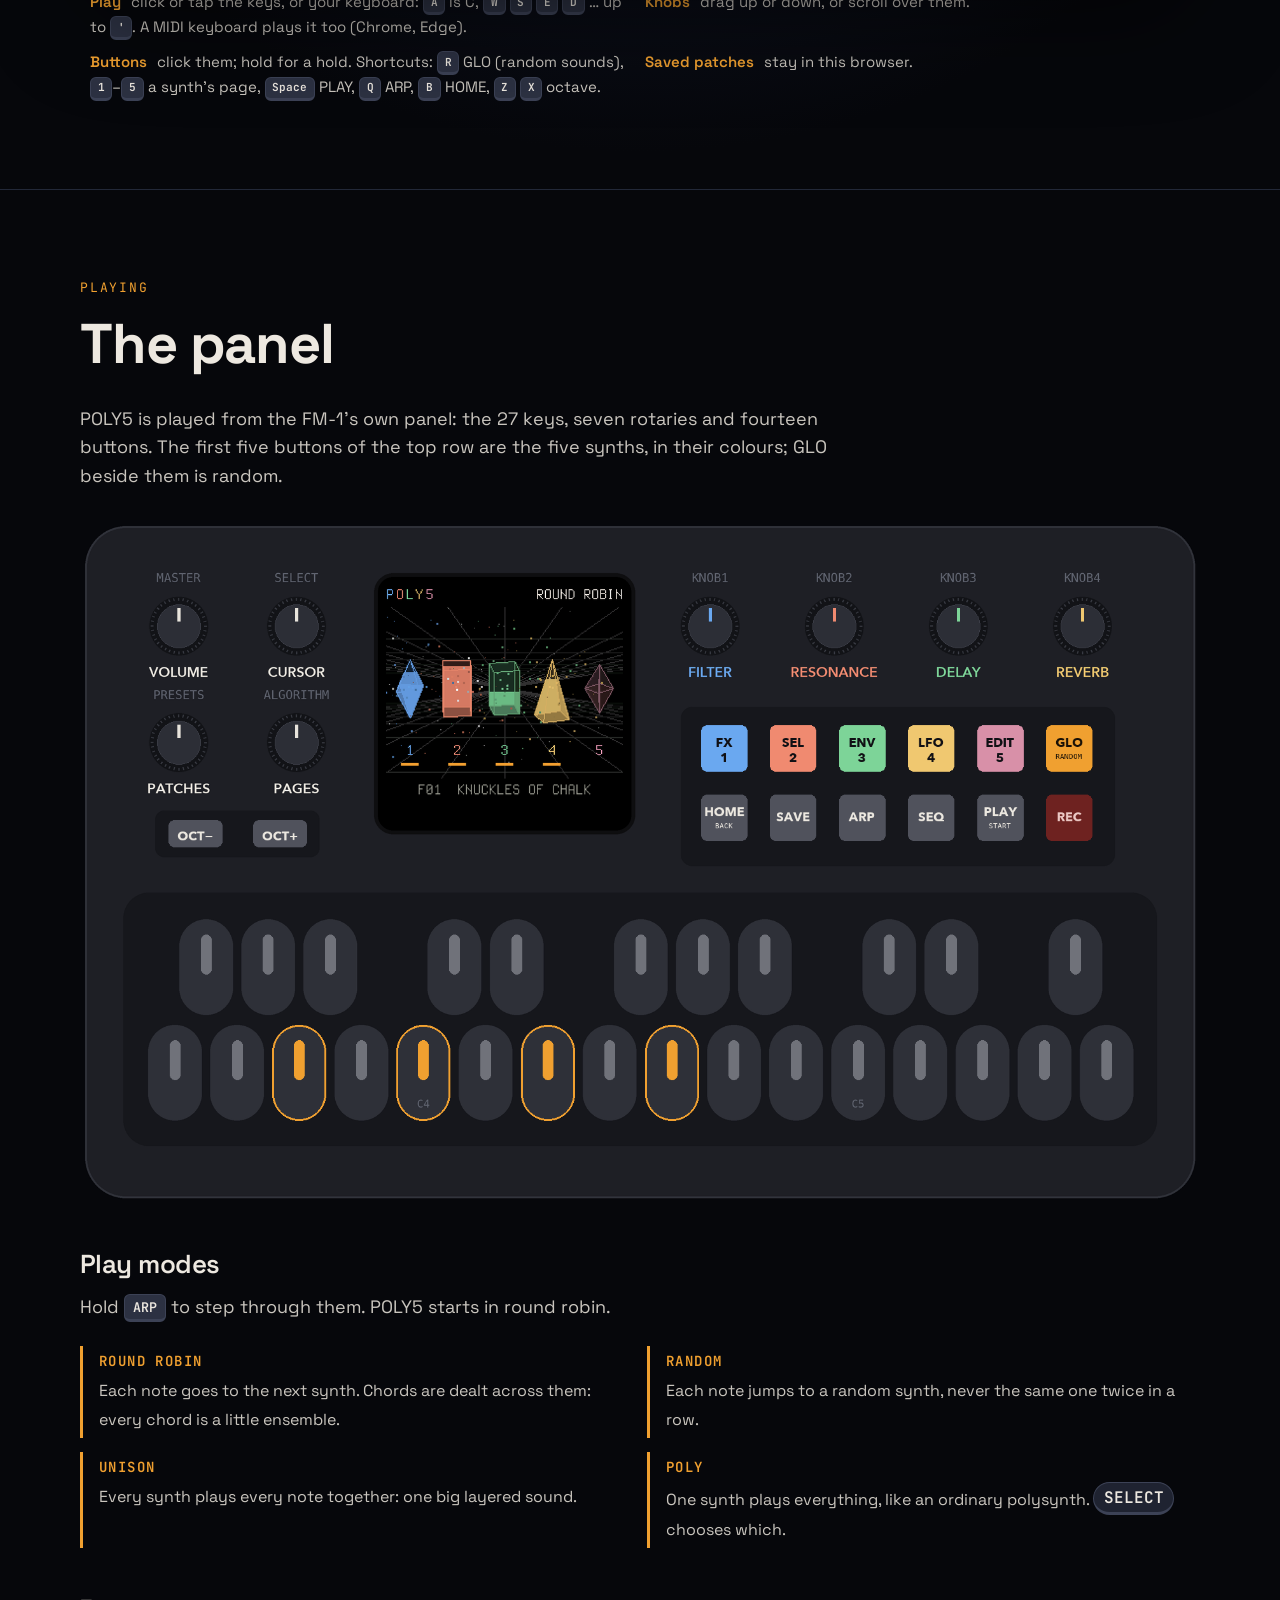
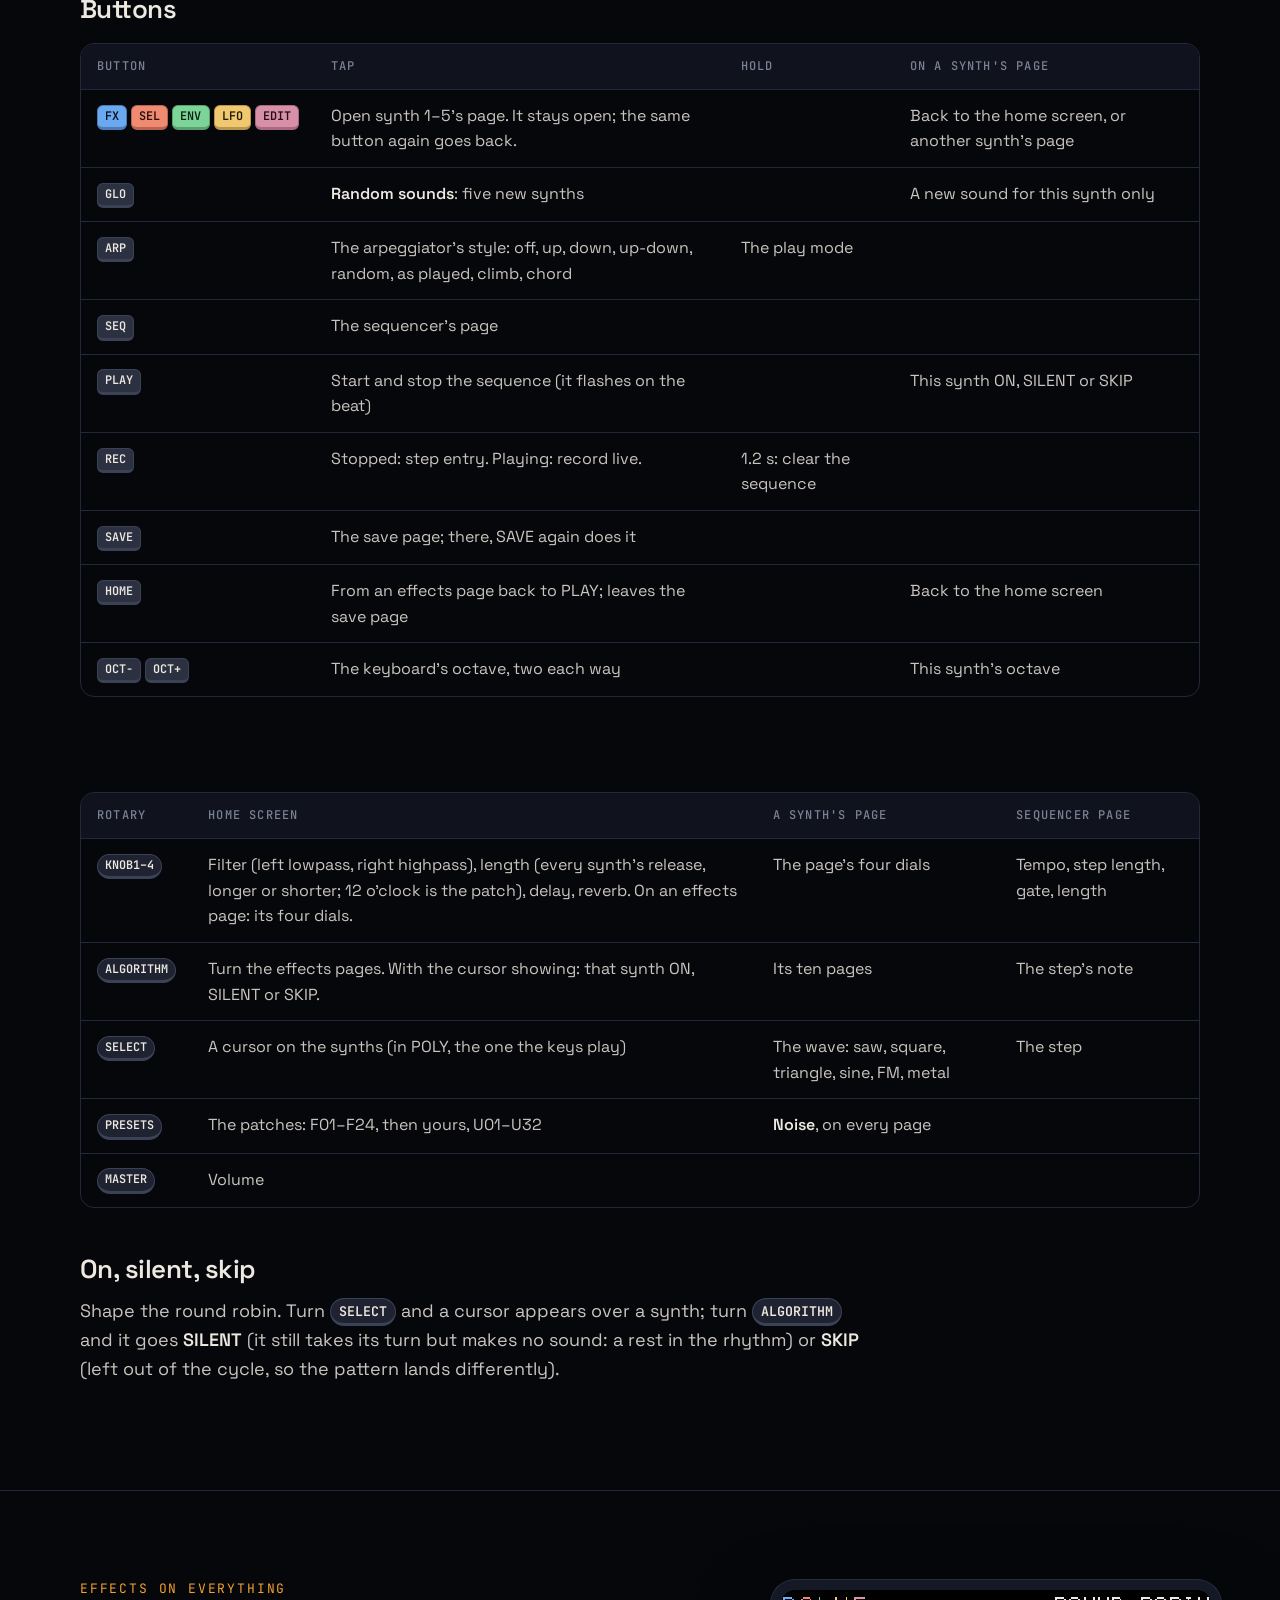
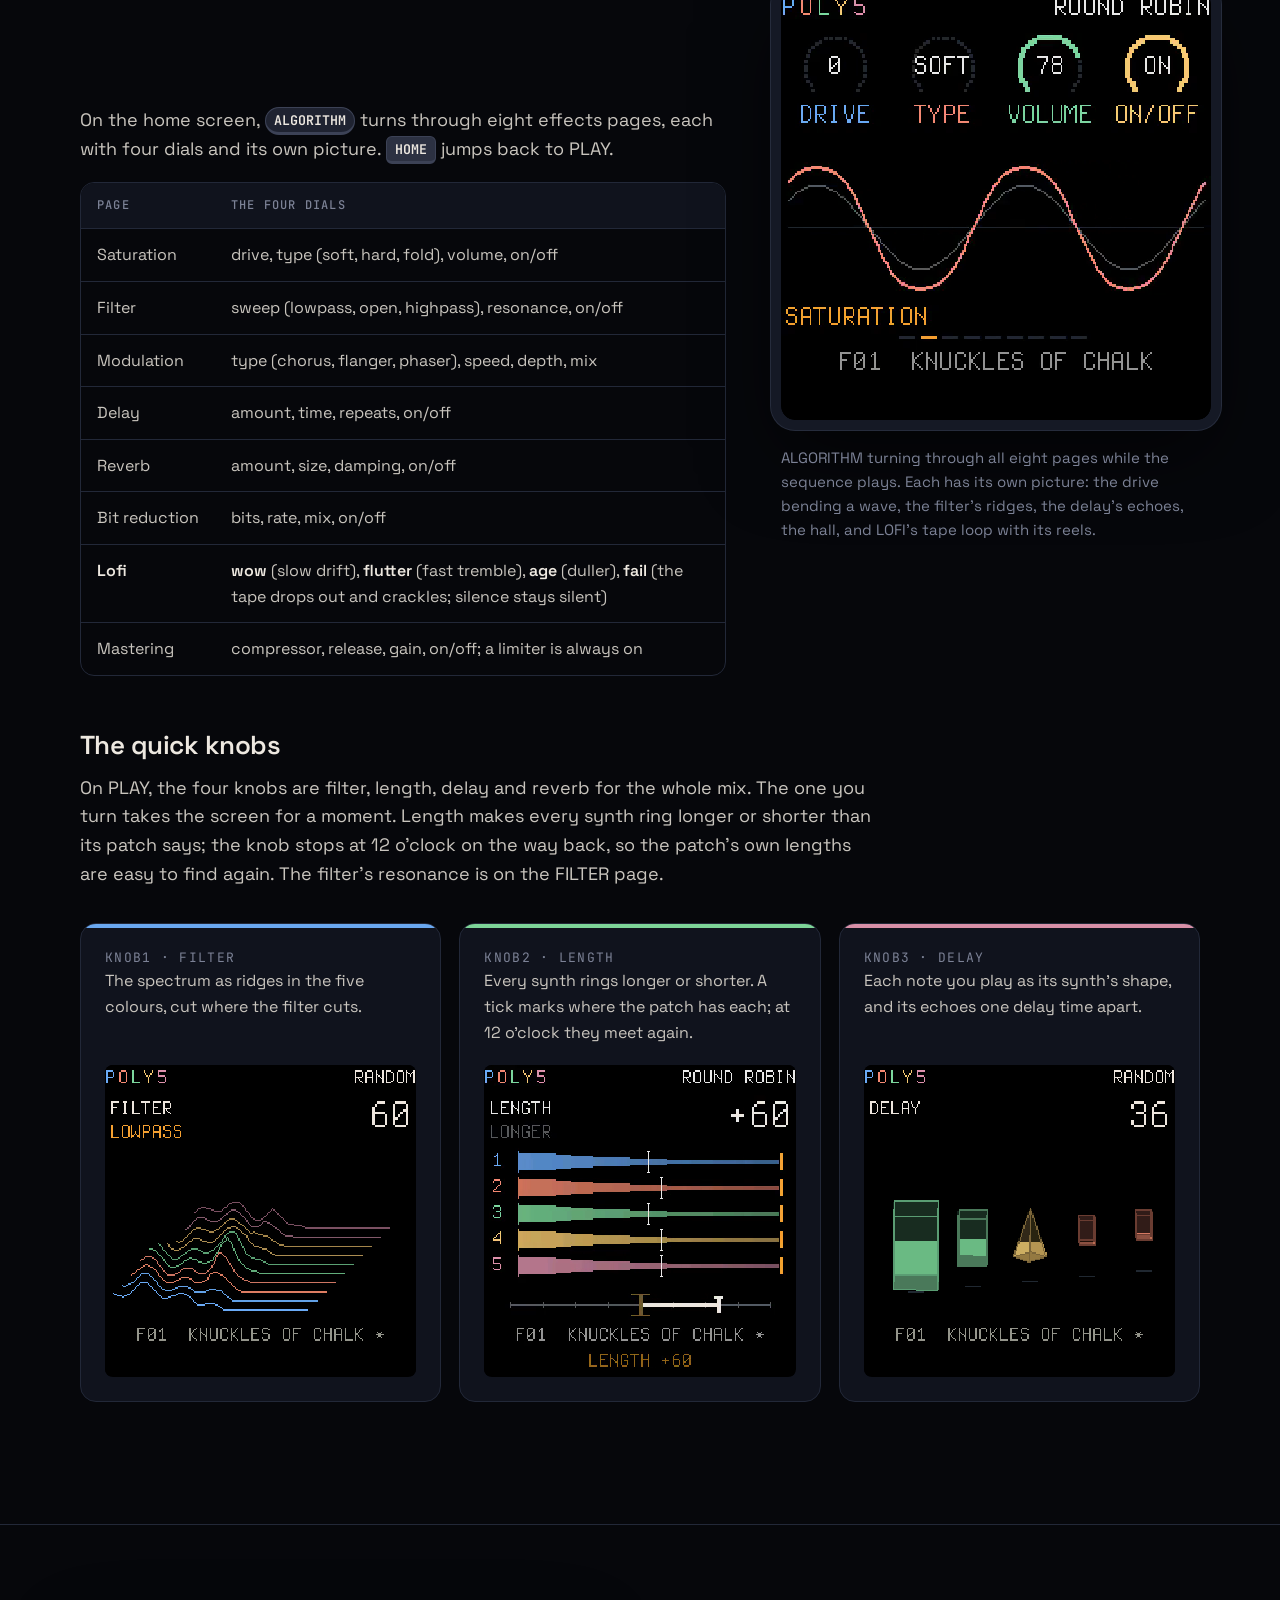
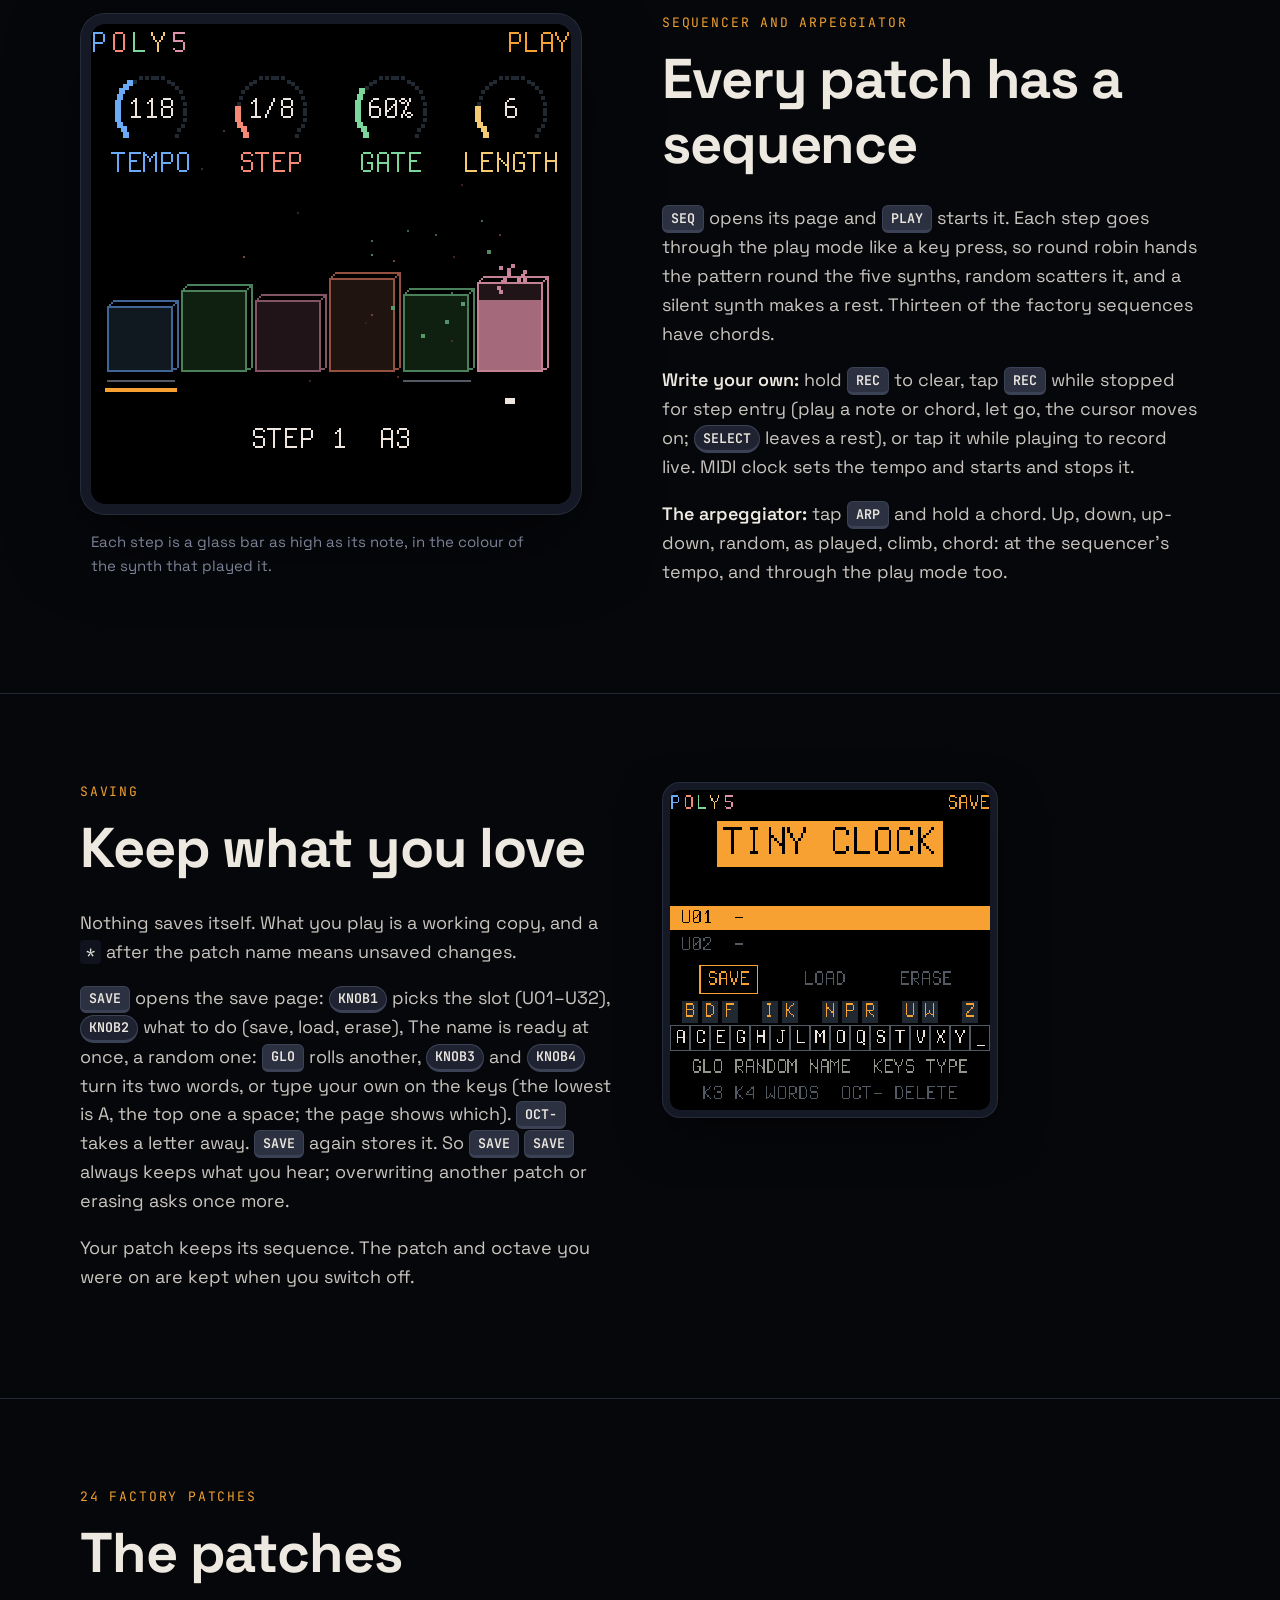
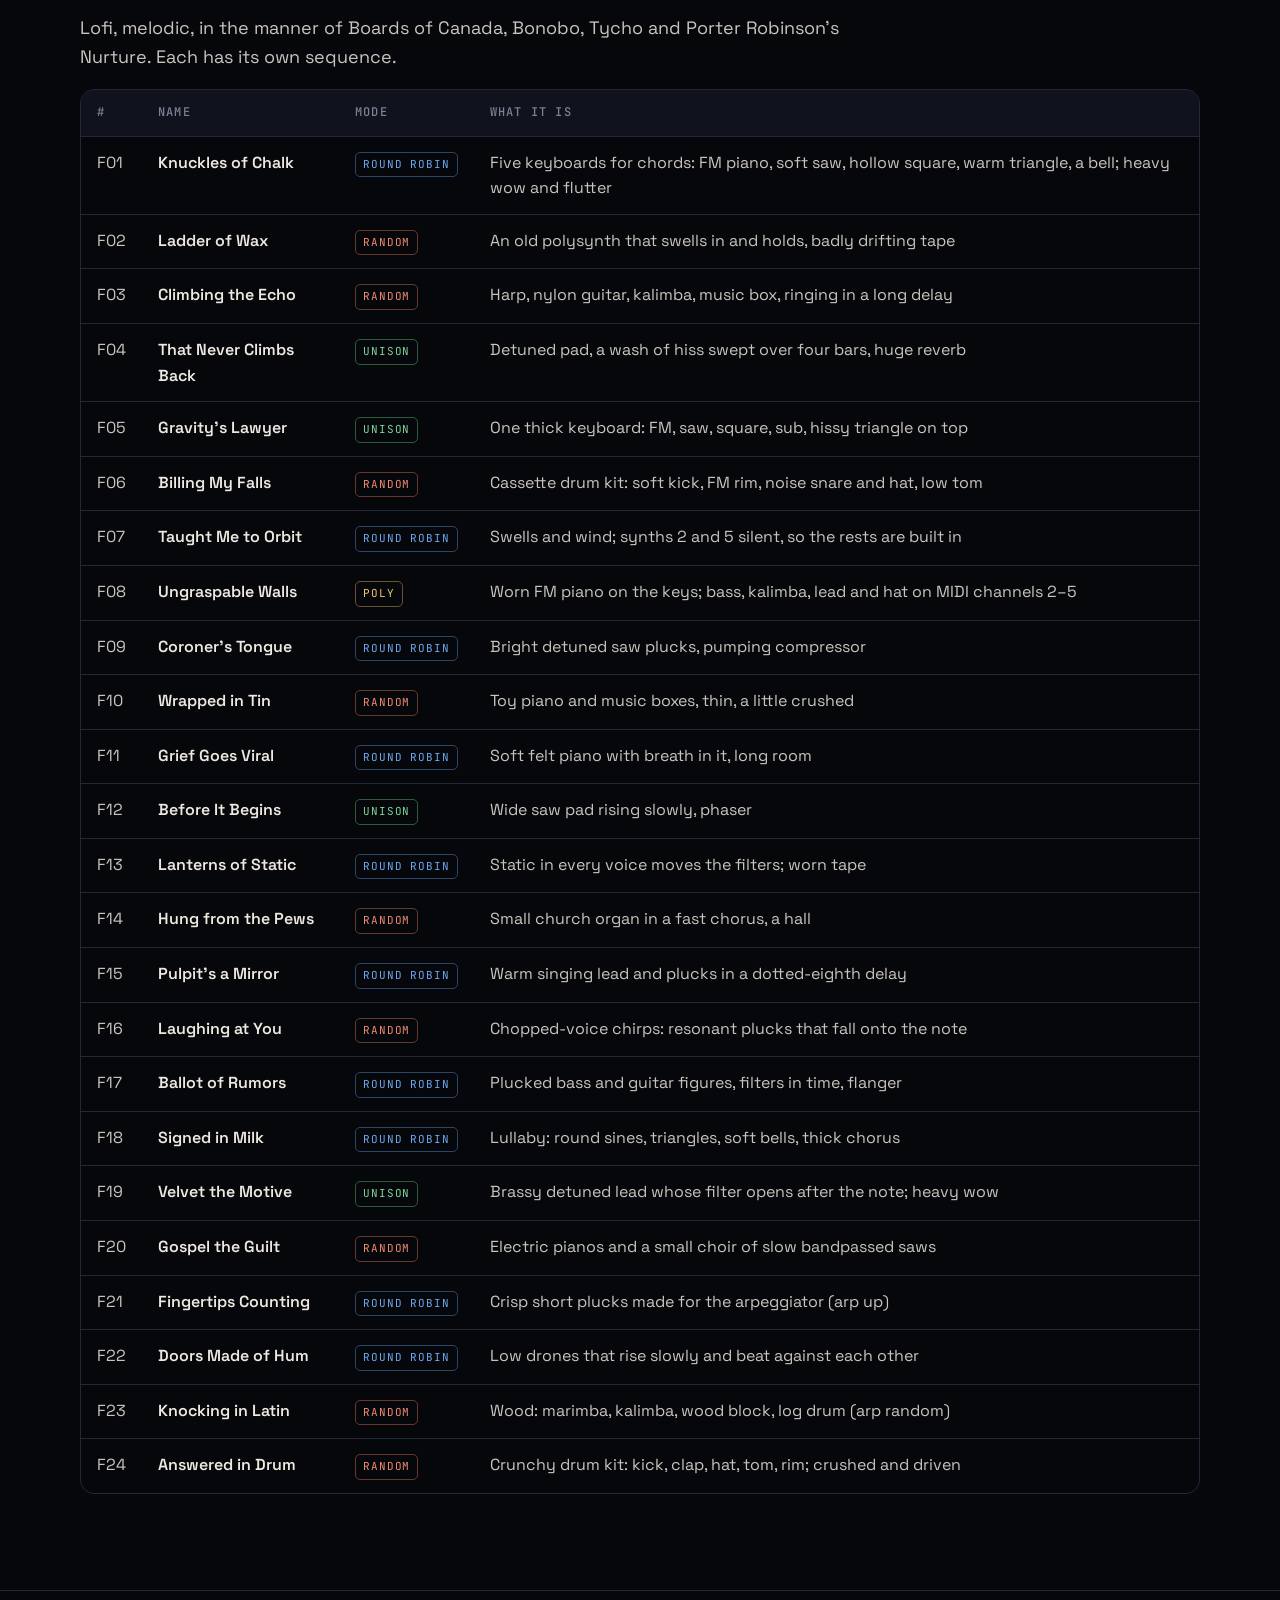
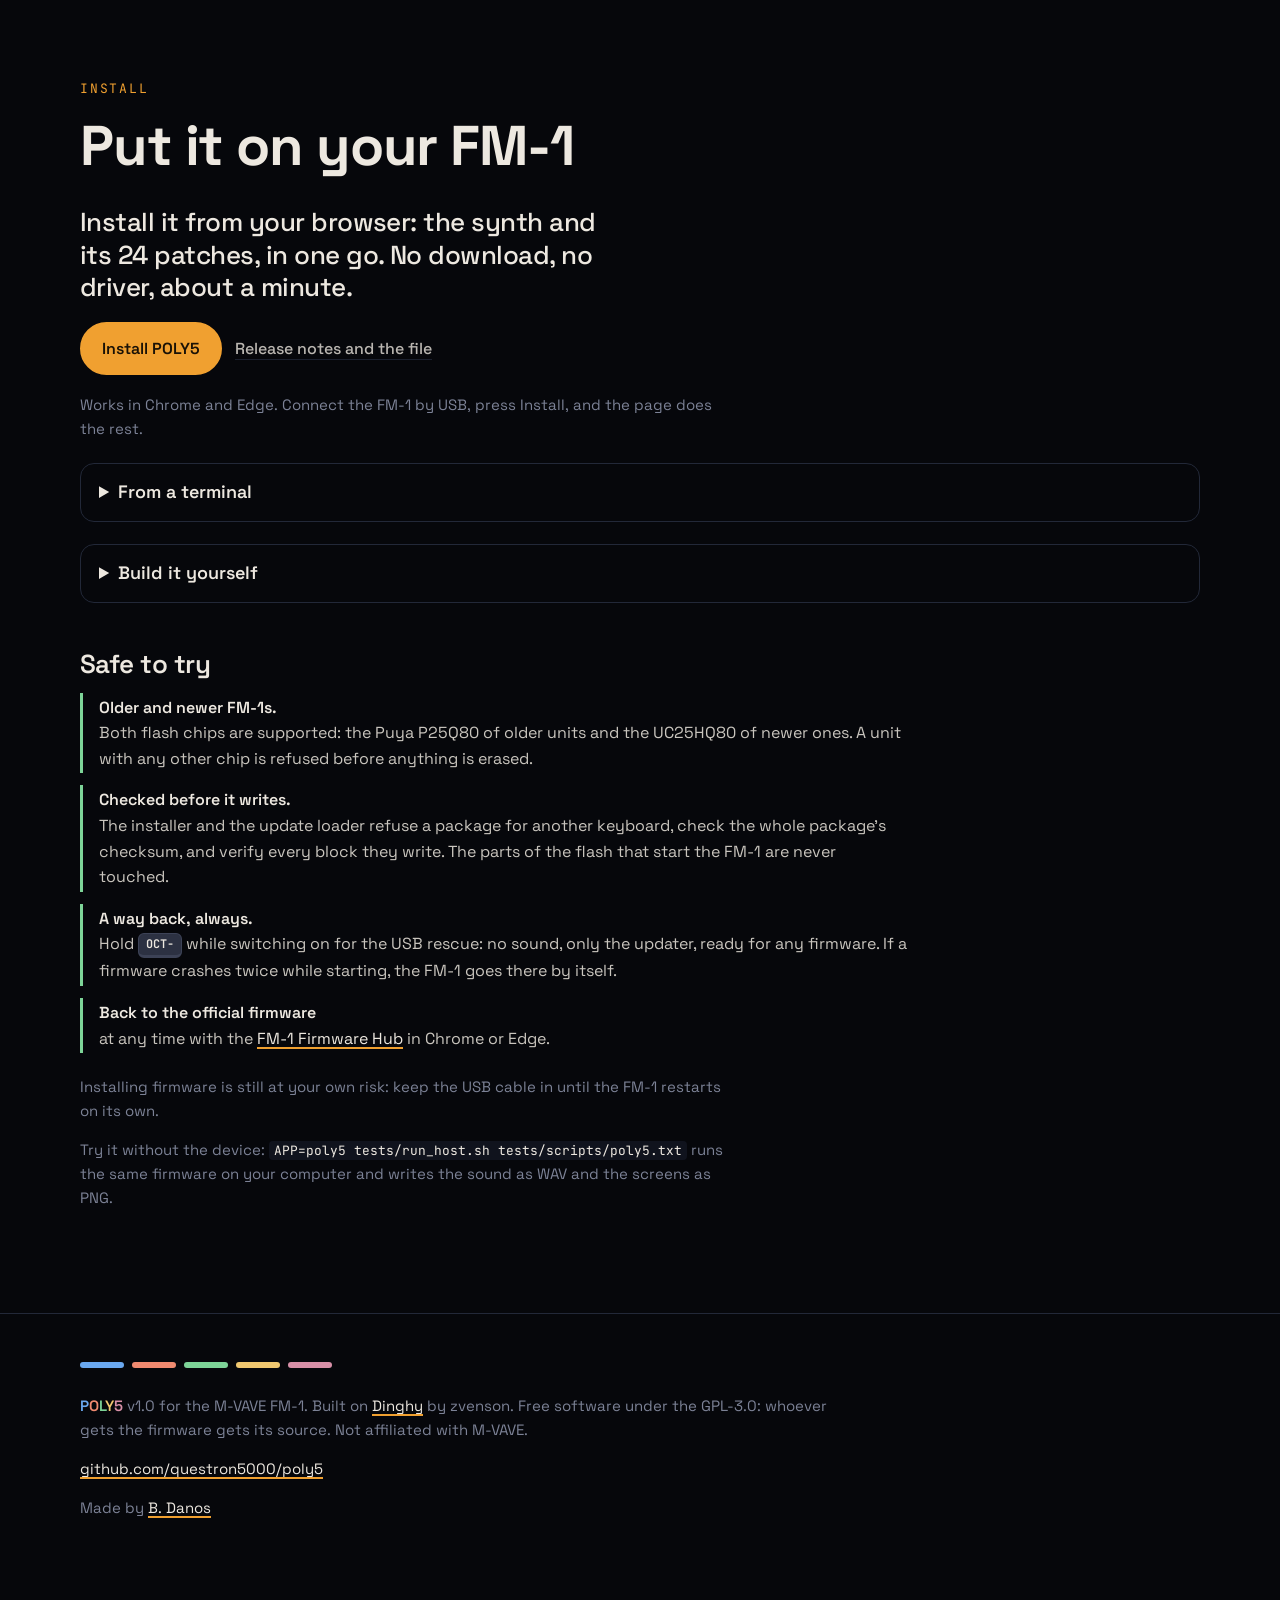
==== commit 91d446ce: "Video manual: all eleven chapters rendered again from 1.1 (the new mastering is heard in every one; " ====
--- a/index.html
+++ b/index.html
@@ -82,55 +82,55 @@
   <div class="wrap">
     <p class="eyebrow">Video manual &middot; 11 chapters &middot; 8 minutes</p>
     <h2>Learn POLY5 in eight minutes</h2>
-    <p class="lede" style="font-size:clamp(20px,2.3vw,26px)">Eleven short chapters, made from the firmware itself: the screen and the sound are POLY5 running, the panel lights up what is pressed. Each one leads into the next; pick any chapter from the list. Or download them <a href="manual/videos/poly5-manual-full.mp4?v=36642836">all in one</a>.</p>
+    <p class="lede" style="font-size:clamp(20px,2.3vw,26px)">Eleven short chapters, made from the firmware itself: the screen and the sound are POLY5 running, the panel lights up what is pressed. Each one leads into the next; pick any chapter from the list. Or download them <a href="manual/videos/poly5-manual-full.mp4?v=886f298f">all in one</a>.</p>
     <p><button type="button" class="btn manual-start" id="manual-start">&#9654;&ensp;Start the manual</button></p>
     <div class="player">
       <div class="pl-main">
-        <div class="video"><video id="pl-video" controls preload="metadata" playsinline poster="site/img/poster-01-welcome.jpg?v=1cbab043" src="manual/videos/01-welcome.mp4?v=4ad35b69"></video></div>
+        <div class="video"><video id="pl-video" controls preload="metadata" playsinline poster="site/img/poster-01-welcome.jpg?v=1cbab043" src="manual/videos/01-welcome.mp4?v=82d508bd"></video></div>
         <p class="pl-now"><b id="pl-num">01</b><span id="pl-title">Meet the five synths</span><span class="pl-next" id="pl-next">Next: Random: the key to everything</span></p>
       </div>
       <ol class="pl-list" id="pl-list" aria-label="Chapters">
-        <li><button type="button" class="pl-item on" data-src="manual/videos/01-welcome.mp4?v=4ad35b69" data-poster="site/img/poster-01-welcome.jpg?v=1cbab043" aria-current="true">
+        <li><button type="button" class="pl-item on" data-src="manual/videos/01-welcome.mp4?v=82d508bd" data-poster="site/img/poster-01-welcome.jpg?v=1cbab043" aria-current="true">
           <img src="site/img/poster-01-welcome.jpg?v=1cbab043" width="640" height="360" alt="" loading="lazy">
           <span class="pl-text"><b>01</b><span class="pl-title">Meet the five synths</span><span class="pl-dur">0:44</span></span>
         </button></li>
-        <li><button type="button" class="pl-item" data-src="manual/videos/02-random.mp4?v=668a76f4" data-poster="site/img/poster-02-random.jpg?v=0adaabf7">
+        <li><button type="button" class="pl-item" data-src="manual/videos/02-random.mp4?v=0364bb97" data-poster="site/img/poster-02-random.jpg?v=0adaabf7">
           <img src="site/img/poster-02-random.jpg?v=0adaabf7" width="640" height="360" alt="" loading="lazy">
           <span class="pl-text"><b>02</b><span class="pl-title">Random: the key to everything</span><span class="pl-dur">1:11</span></span>
         </button></li>
-        <li><button type="button" class="pl-item" data-src="manual/videos/03-play-modes.mp4?v=9c1fa007" data-poster="site/img/poster-03-play-modes.jpg?v=ca2d323b">
+        <li><button type="button" class="pl-item" data-src="manual/videos/03-play-modes.mp4?v=d9cfe7b0" data-poster="site/img/poster-03-play-modes.jpg?v=ca2d323b">
           <img src="site/img/poster-03-play-modes.jpg?v=ca2d323b" width="640" height="360" alt="" loading="lazy">
           <span class="pl-text"><b>03</b><span class="pl-title">Play modes</span><span class="pl-dur">0:45</span></span>
         </button></li>
-        <li><button type="button" class="pl-item" data-src="manual/videos/04-patches-and-random.mp4?v=4e76798e" data-poster="site/img/poster-04-patches-and-random.jpg?v=eadd4350">
+        <li><button type="button" class="pl-item" data-src="manual/videos/04-patches-and-random.mp4?v=e92b037e" data-poster="site/img/poster-04-patches-and-random.jpg?v=eadd4350">
           <img src="site/img/poster-04-patches-and-random.jpg?v=eadd4350" width="640" height="360" alt="" loading="lazy">
           <span class="pl-text"><b>04</b><span class="pl-title">Patches and random sounds</span><span class="pl-dur">0:47</span></span>
         </button></li>
-        <li><button type="button" class="pl-item" data-src="manual/videos/05-performance-knobs.mp4?v=45c74150" data-poster="site/img/poster-05-performance-knobs.jpg?v=837f3955">
+        <li><button type="button" class="pl-item" data-src="manual/videos/05-performance-knobs.mp4?v=133f8f5c" data-poster="site/img/poster-05-performance-knobs.jpg?v=837f3955">
           <img src="site/img/poster-05-performance-knobs.jpg?v=837f3955" width="640" height="360" alt="" loading="lazy">
           <span class="pl-text"><b>05</b><span class="pl-title">Performance knobs</span><span class="pl-dur">0:59</span></span>
         </button></li>
-        <li><button type="button" class="pl-item" data-src="manual/videos/06-on-silent-skip.mp4?v=852cb182" data-poster="site/img/poster-06-on-silent-skip.jpg?v=82cb8fa6">
+        <li><button type="button" class="pl-item" data-src="manual/videos/06-on-silent-skip.mp4?v=06628e54" data-poster="site/img/poster-06-on-silent-skip.jpg?v=82cb8fa6">
           <img src="site/img/poster-06-on-silent-skip.jpg?v=82cb8fa6" width="640" height="360" alt="" loading="lazy">
           <span class="pl-text"><b>06</b><span class="pl-title">On, silent, skip</span><span class="pl-dur">0:32</span></span>
         </button></li>
-        <li><button type="button" class="pl-item" data-src="manual/videos/07-a-synths-page.mp4?v=c45b7d71" data-poster="site/img/poster-07-a-synths-page.jpg?v=c6cd6037">
+        <li><button type="button" class="pl-item" data-src="manual/videos/07-a-synths-page.mp4?v=0703fb77" data-poster="site/img/poster-07-a-synths-page.jpg?v=c6cd6037">
           <img src="site/img/poster-07-a-synths-page.jpg?v=c6cd6037" width="640" height="360" alt="" loading="lazy">
           <span class="pl-text"><b>07</b><span class="pl-title">A synth's page</span><span class="pl-dur">0:40</span></span>
         </button></li>
-        <li><button type="button" class="pl-item" data-src="manual/videos/08-master-effects.mp4?v=e7b8c9d9" data-poster="site/img/poster-08-master-effects.jpg?v=8bf9ffe1">
-          <img src="site/img/poster-08-master-effects.jpg?v=8bf9ffe1" width="640" height="360" alt="" loading="lazy">
-          <span class="pl-text"><b>08</b><span class="pl-title">The effects pages</span><span class="pl-dur">0:51</span></span>
-        </button></li>
-        <li><button type="button" class="pl-item" data-src="manual/videos/09-sequencer.mp4?v=8af81971" data-poster="site/img/poster-09-sequencer.jpg?v=d6a2e894">
+        <li><button type="button" class="pl-item" data-src="manual/videos/08-master-effects.mp4?v=30fc76ff" data-poster="site/img/poster-08-master-effects.jpg?v=be661c09">
+          <img src="site/img/poster-08-master-effects.jpg?v=be661c09" width="640" height="360" alt="" loading="lazy">
+          <span class="pl-text"><b>08</b><span class="pl-title">The effects pages</span><span class="pl-dur">0:56</span></span>
+        </button></li>
+        <li><button type="button" class="pl-item" data-src="manual/videos/09-sequencer.mp4?v=ac70a43e" data-poster="site/img/poster-09-sequencer.jpg?v=d6a2e894">
           <img src="site/img/poster-09-sequencer.jpg?v=d6a2e894" width="640" height="360" alt="" loading="lazy">
           <span class="pl-text"><b>09</b><span class="pl-title">The sequencer</span><span class="pl-dur">0:50</span></span>
         </button></li>
-        <li><button type="button" class="pl-item" data-src="manual/videos/10-arpeggiator.mp4?v=730f9111" data-poster="site/img/poster-10-arpeggiator.jpg?v=201ceb0f">
+        <li><button type="button" class="pl-item" data-src="manual/videos/10-arpeggiator.mp4?v=e321f551" data-poster="site/img/poster-10-arpeggiator.jpg?v=201ceb0f">
           <img src="site/img/poster-10-arpeggiator.jpg?v=201ceb0f" width="640" height="360" alt="" loading="lazy">
           <span class="pl-text"><b>10</b><span class="pl-title">The arpeggiator</span><span class="pl-dur">0:35</span></span>
         </button></li>
-        <li><button type="button" class="pl-item" data-src="manual/videos/11-saving.mp4?v=87fc79ab" data-poster="site/img/poster-11-saving.jpg?v=0d167dd8">
+        <li><button type="button" class="pl-item" data-src="manual/videos/11-saving.mp4?v=5d685c8b" data-poster="site/img/poster-11-saving.jpg?v=0d167dd8">
           <img src="site/img/poster-11-saving.jpg?v=0d167dd8" width="640" height="360" alt="" loading="lazy">
           <span class="pl-text"><b>11</b><span class="pl-title">Saving your patches</span><span class="pl-dur">0:41</span></span>
         </button></li>
@@ -260,7 +260,7 @@
         </div>
       </div>
       <figure class="screen">
-        <video class="ui-loop" muted loop playsinline preload="none" width="480" height="480" poster="site/img/screen-master-pages.png?v=a09bc861" aria-label="POLY5 running with its sequence while ALGORITHM turns through the eight master effects pages: saturation, filter, modulation, delay, reverb, bit reduction, lofi and mastering, each with four dials and its own picture."><source src="site/img/loop-master-pages.mp4?v=ef6658f6" type="video/mp4"></video>
+        <video class="ui-loop" muted loop playsinline preload="none" width="480" height="480" poster="site/img/screen-master-pages.png?v=a09bc861" aria-label="POLY5 running with its sequence while ALGORITHM turns through the eight master effects pages: saturation, filter, modulation, delay, reverb, bit reduction, lofi and mastering, each with four dials and its own picture."><source src="site/img/loop-master-pages.mp4?v=bf710da4" type="video/mp4"></video>
         <figcaption>ALGORITHM turning through all eight pages while the sequence plays. Each has its own picture: the drive bending a wave, the filter's ridges, the delay's echoes, the hall, and LOFI's tape loop with its reels.</figcaption>
       </figure>
     </div>
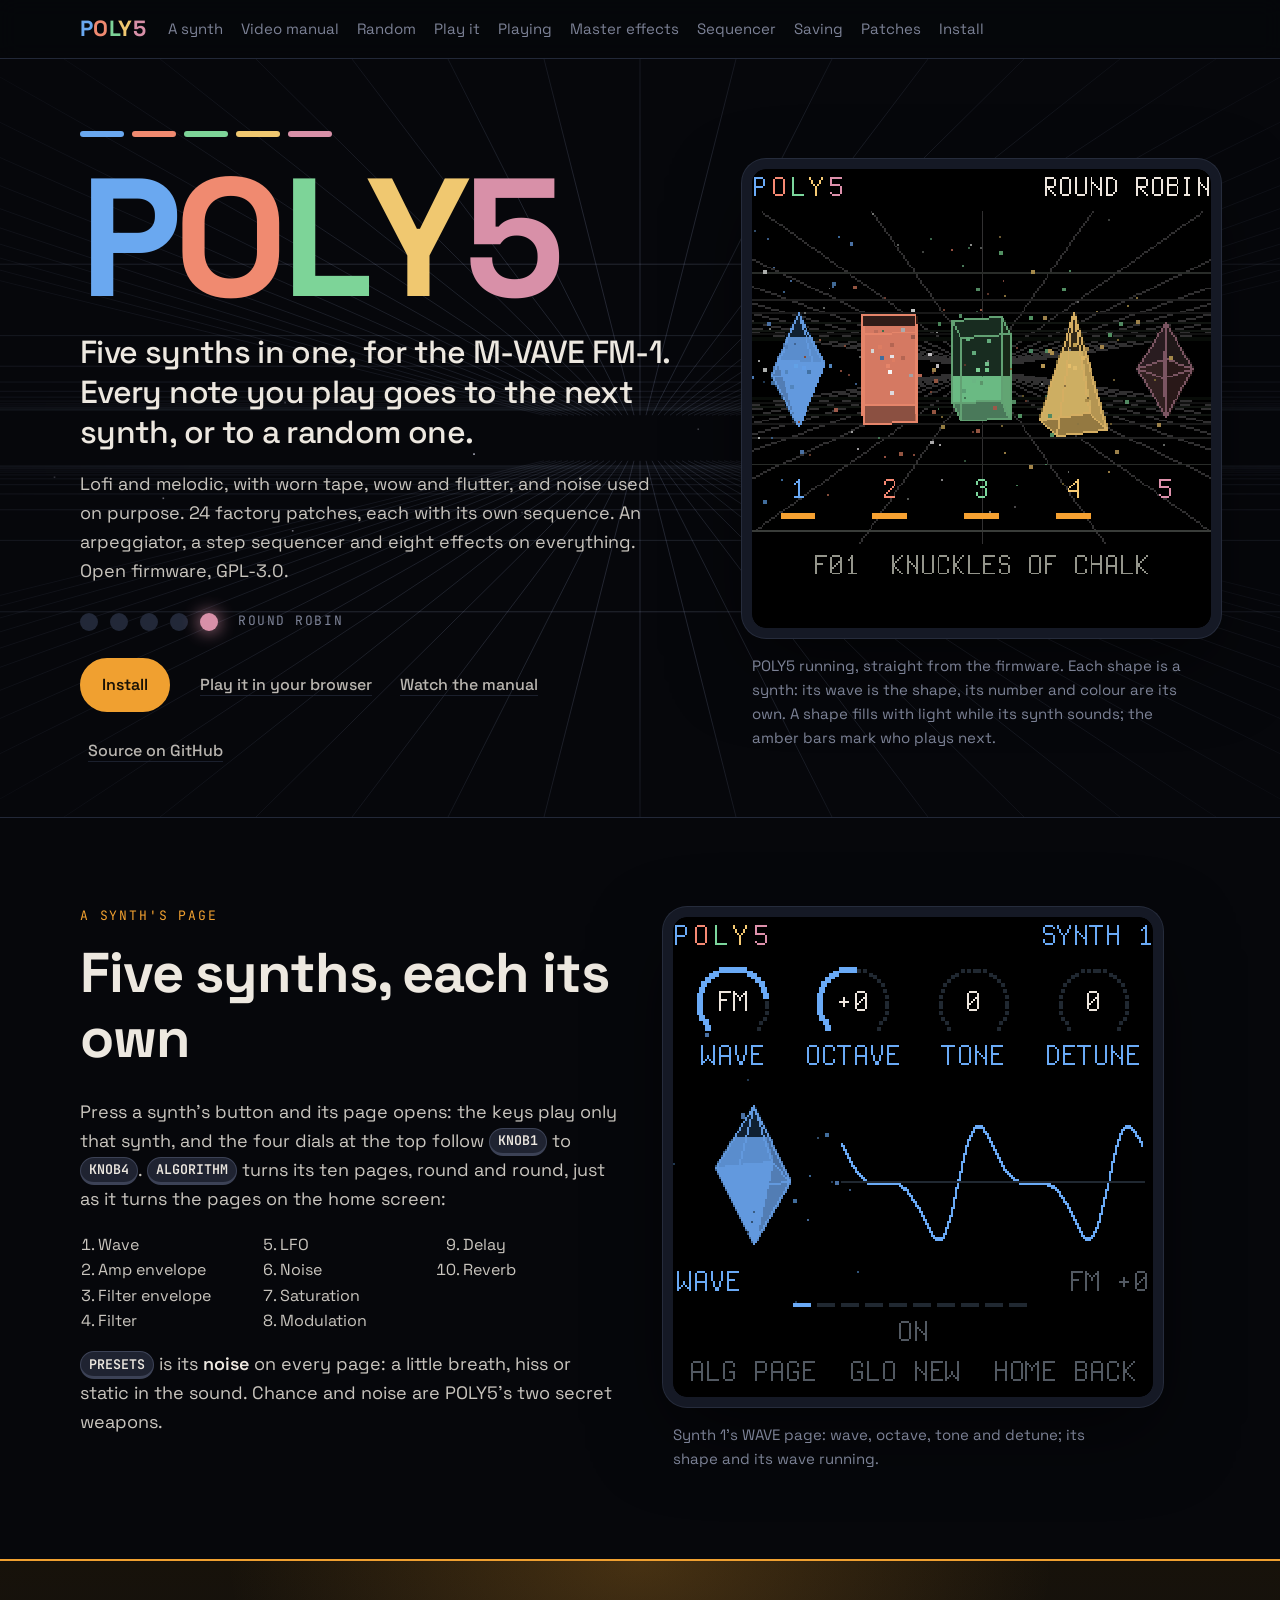
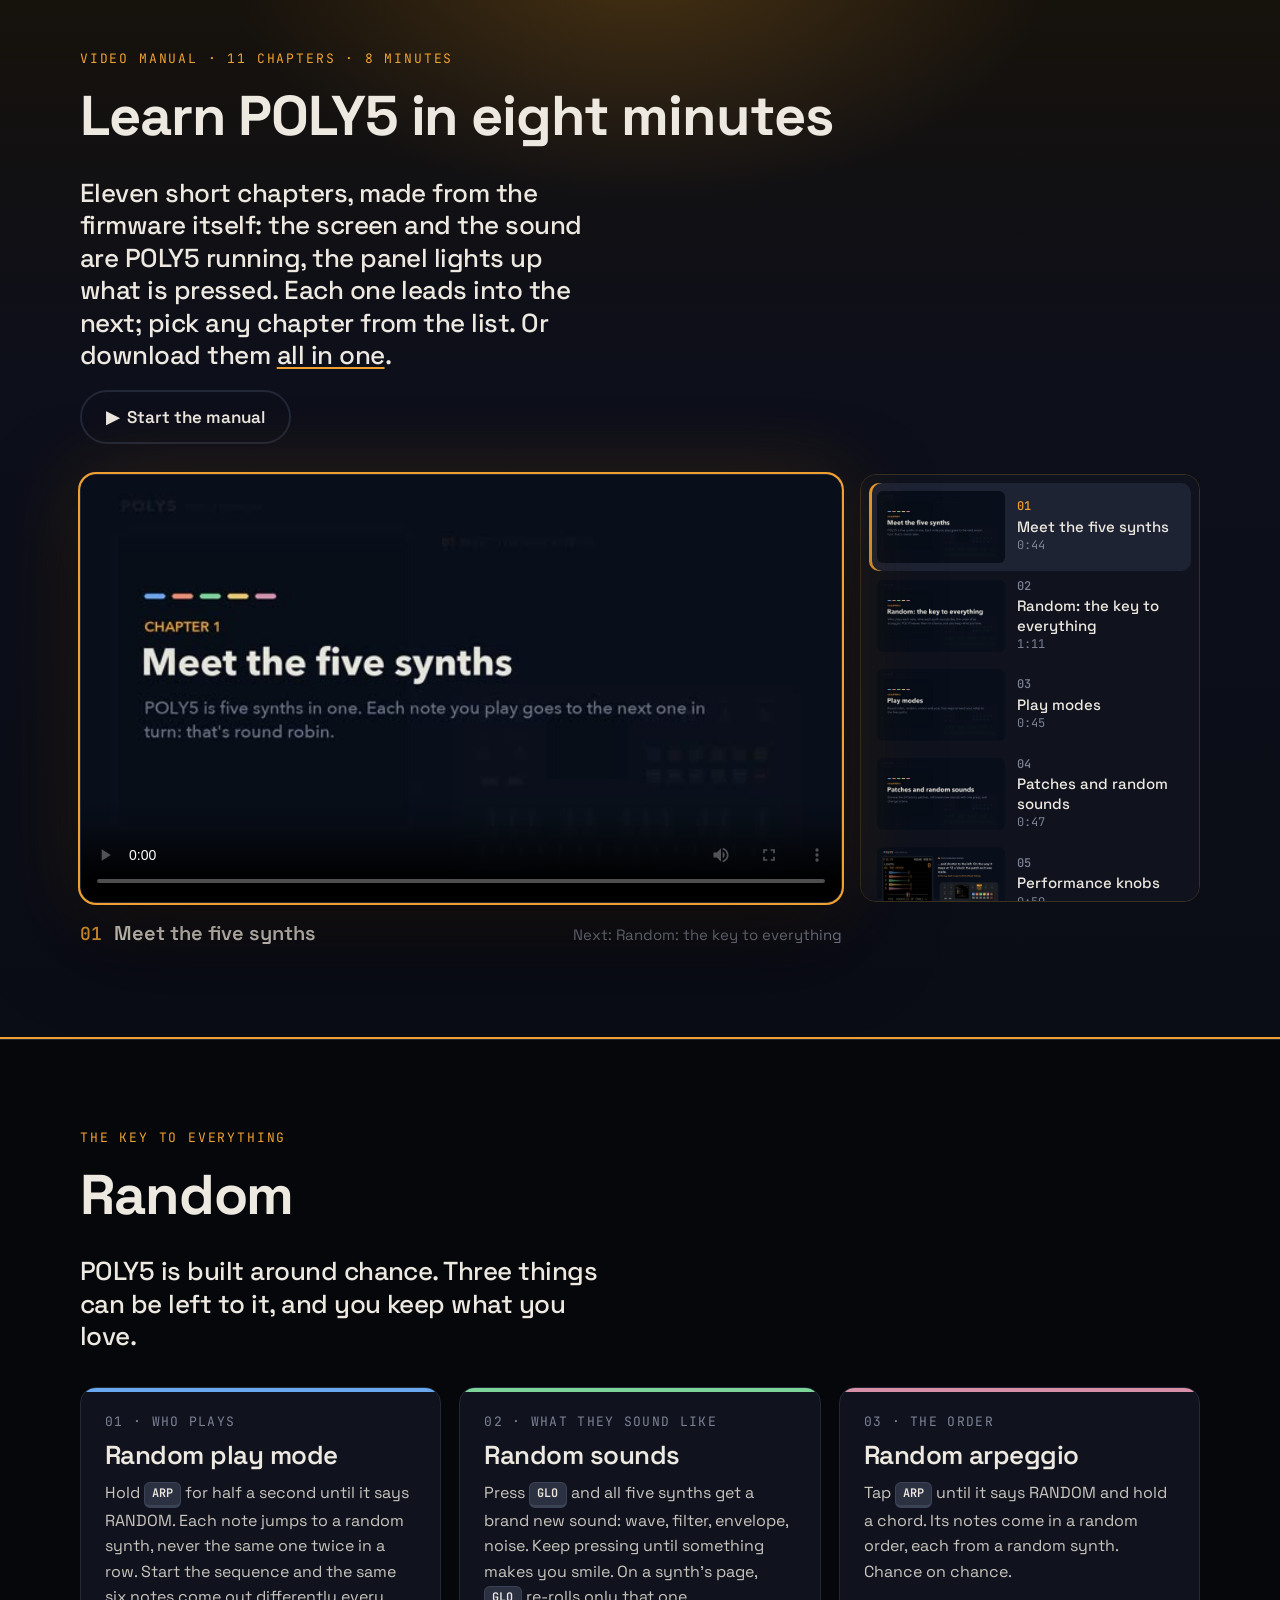
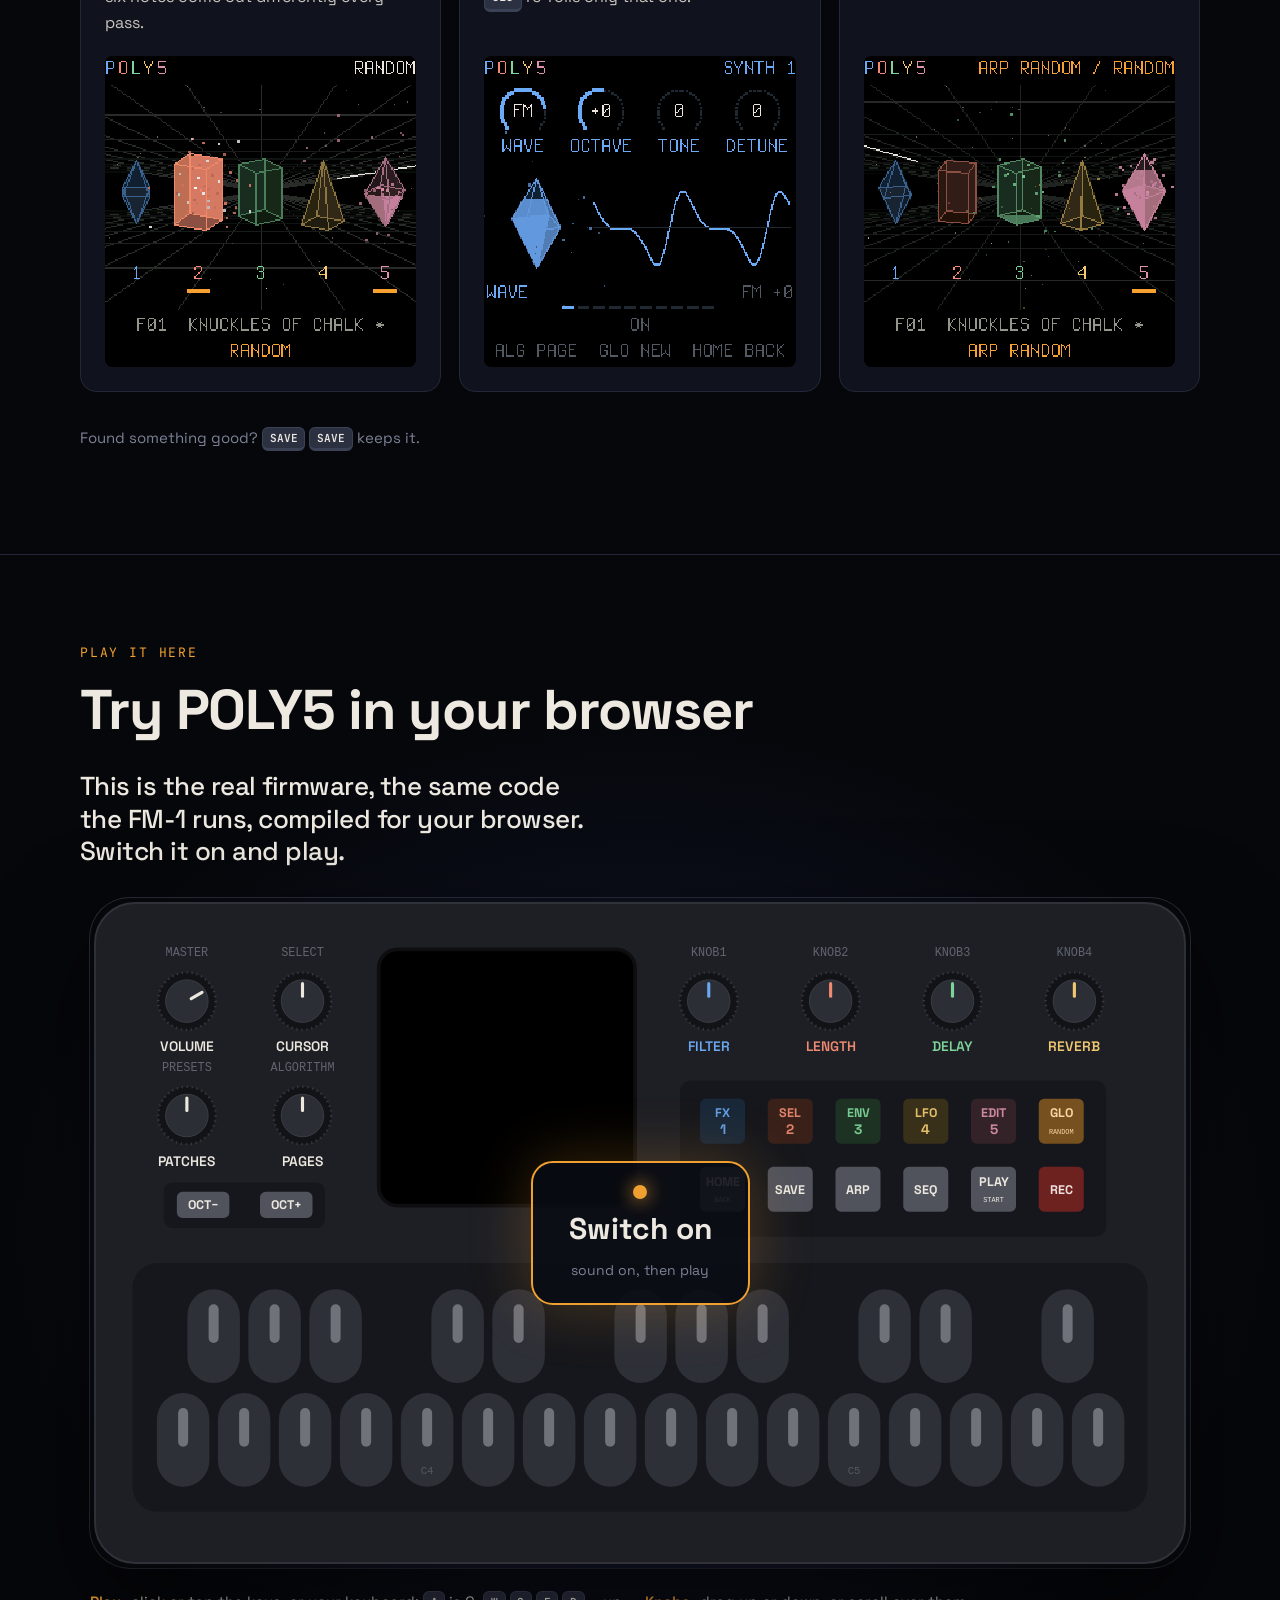
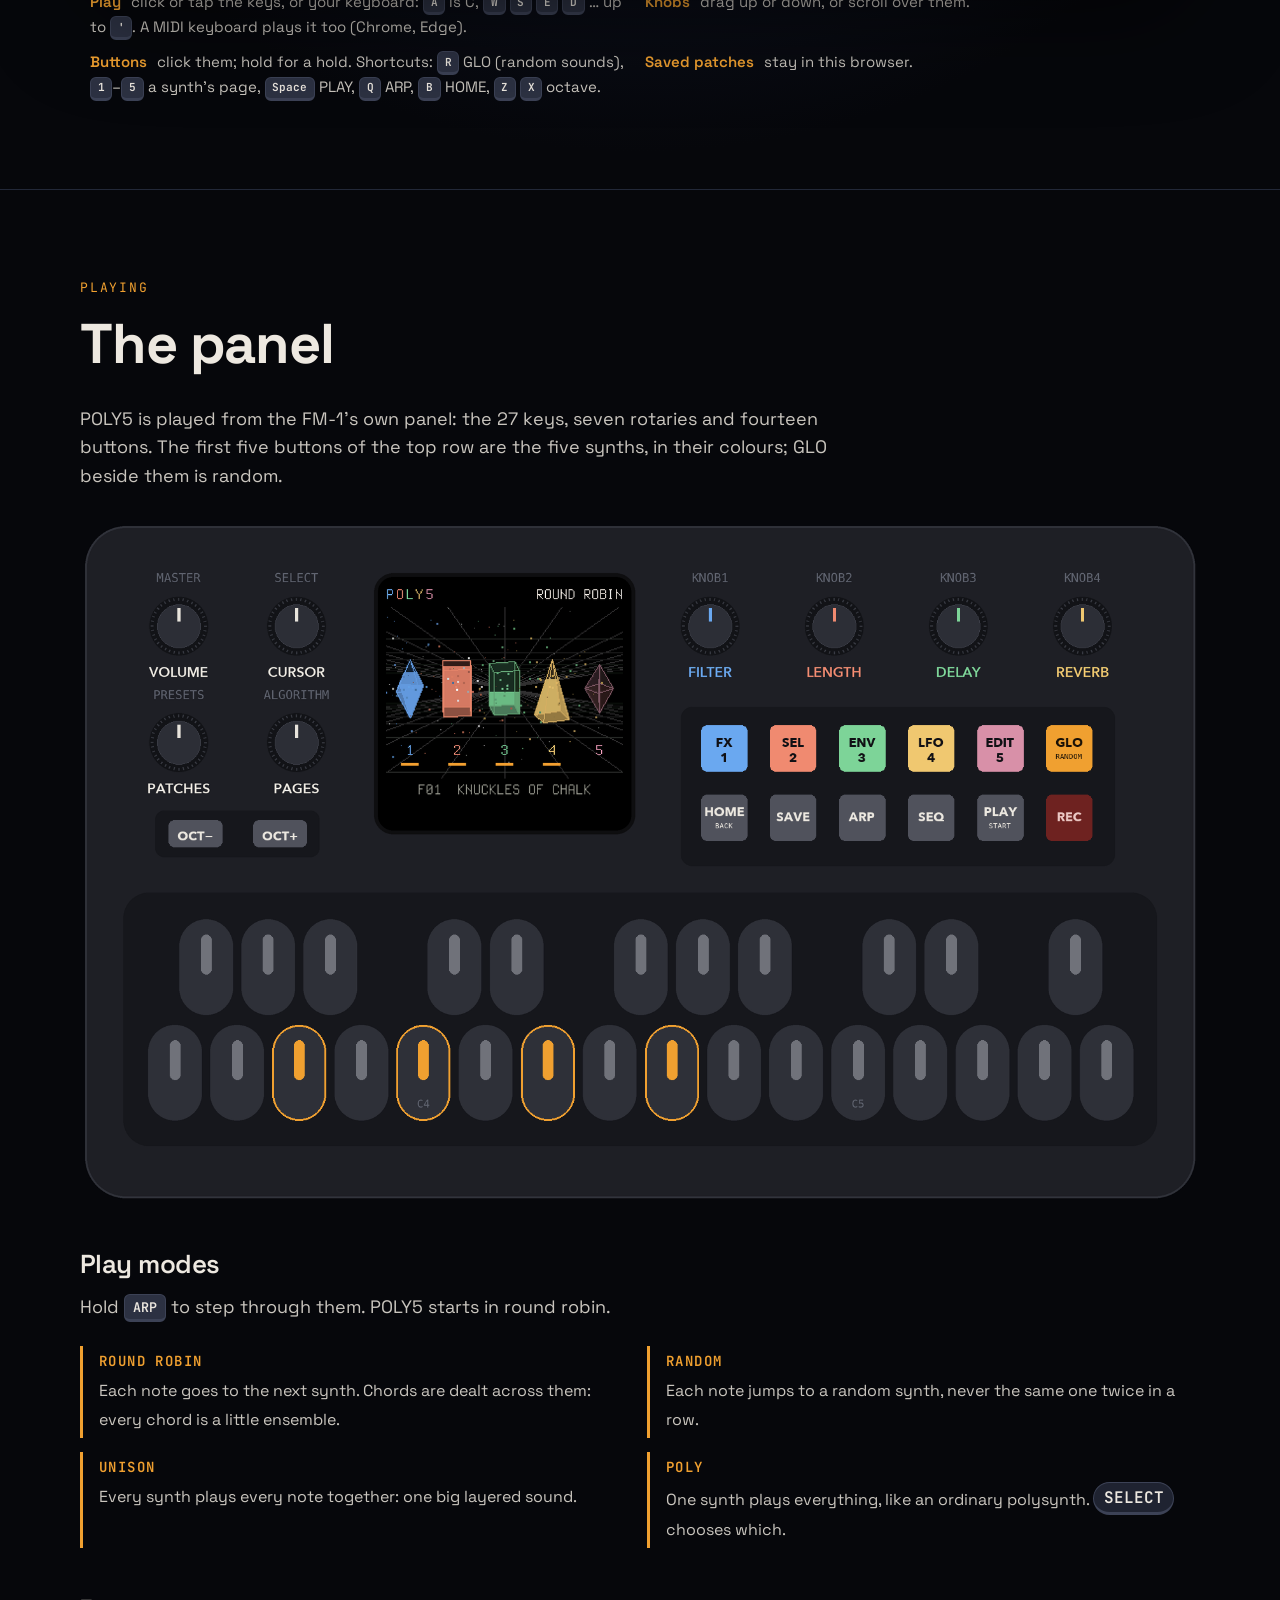
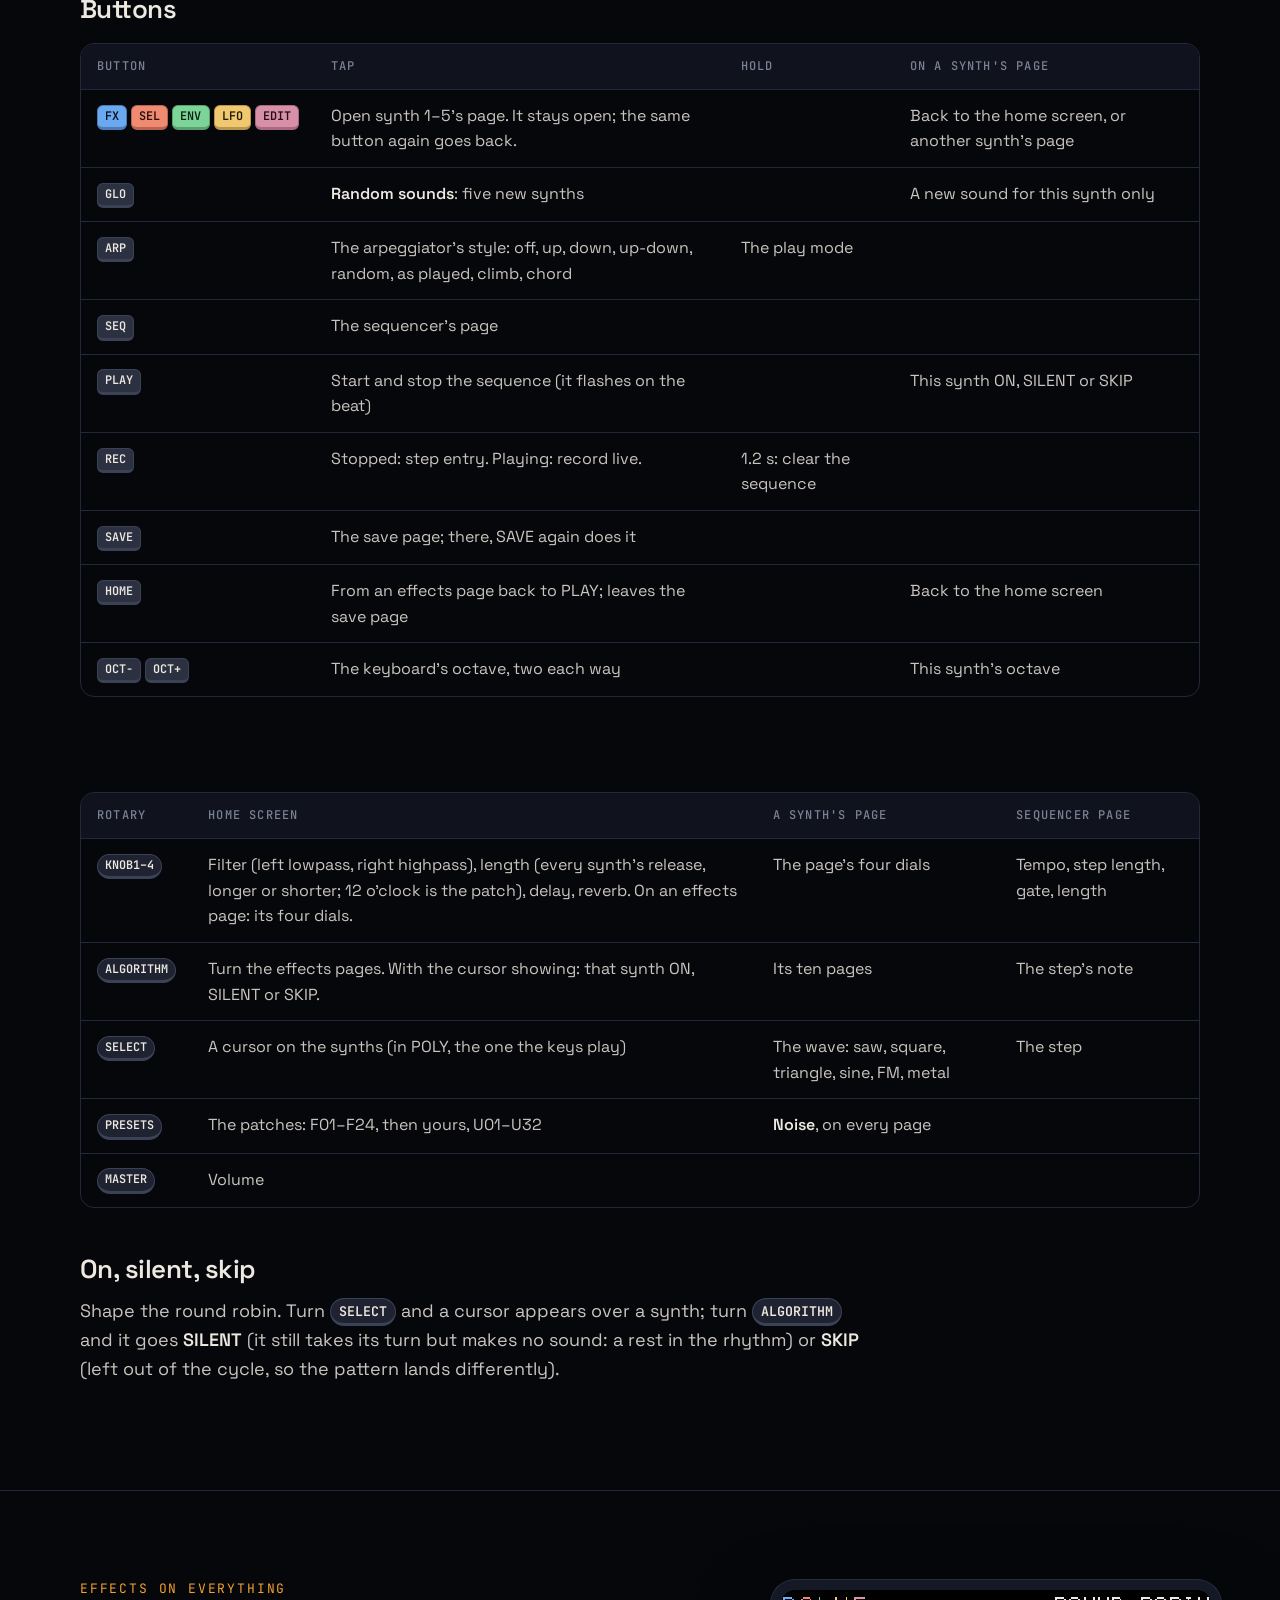
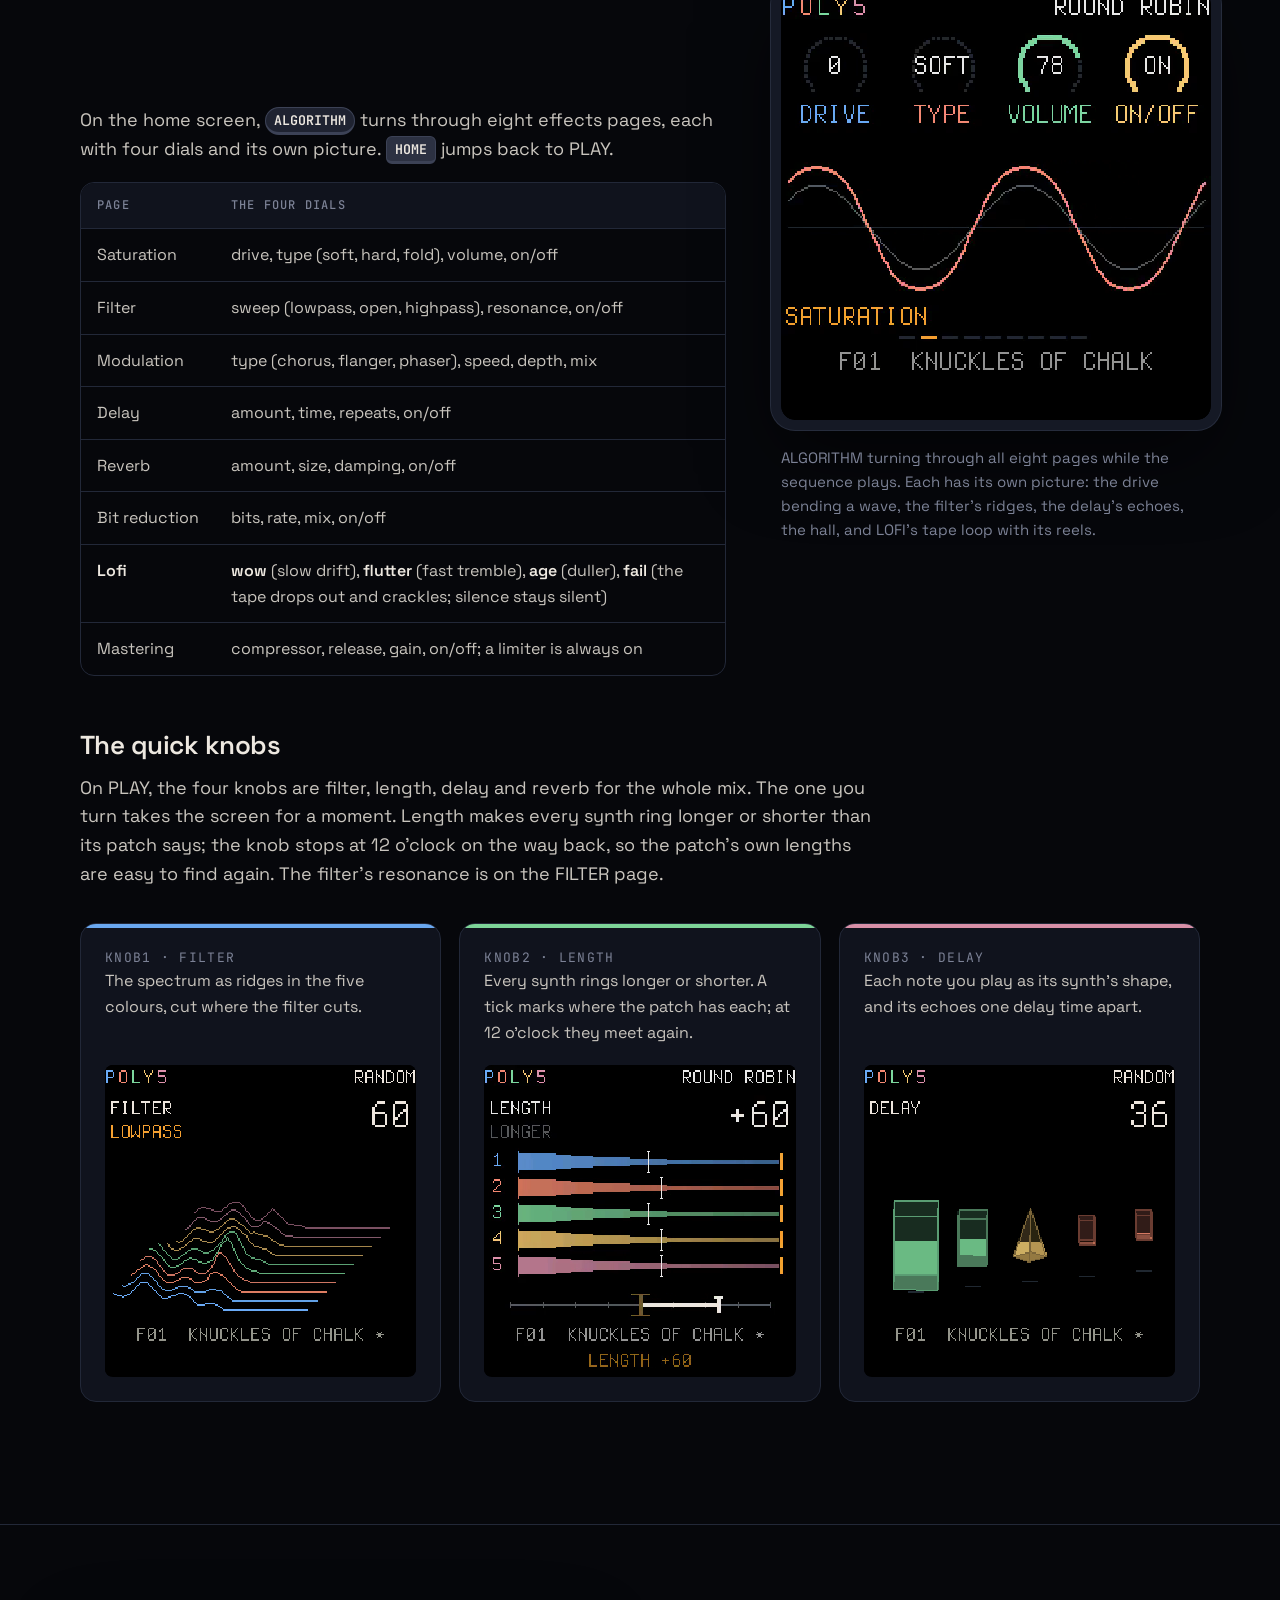
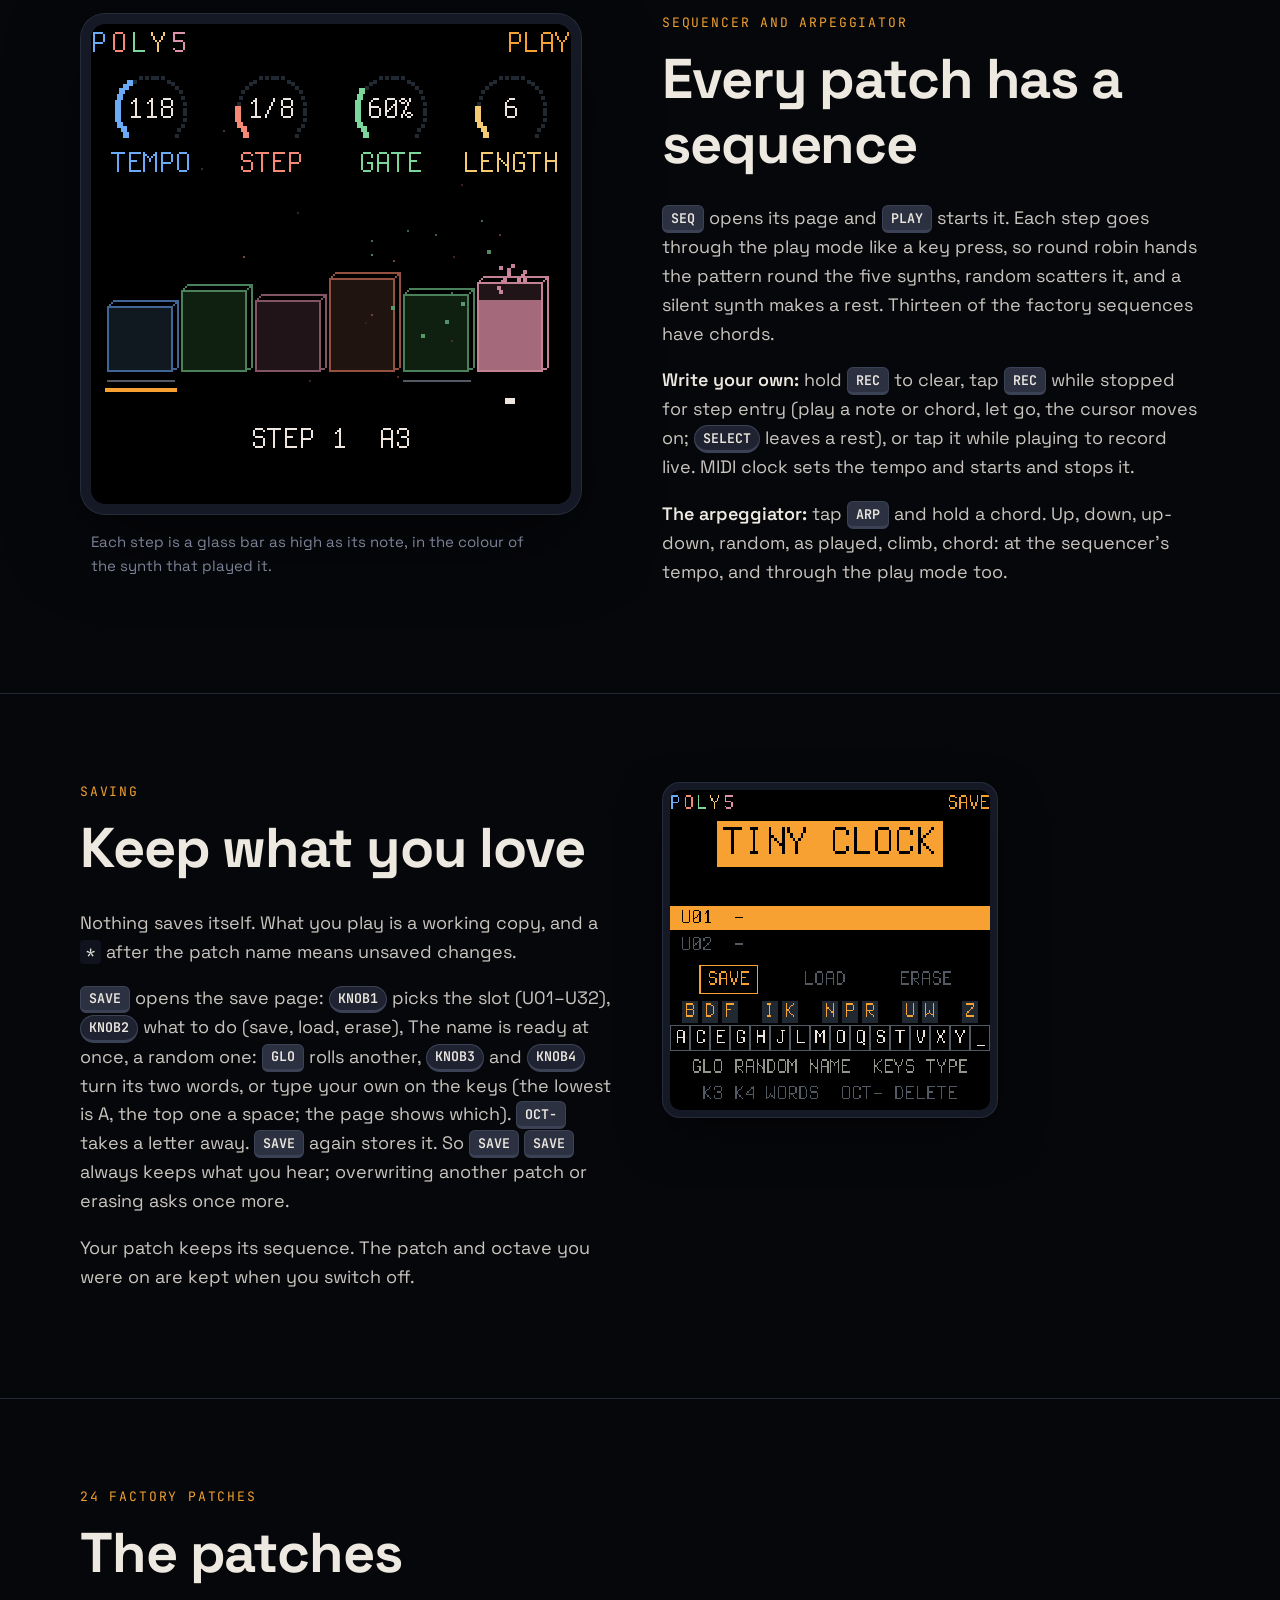
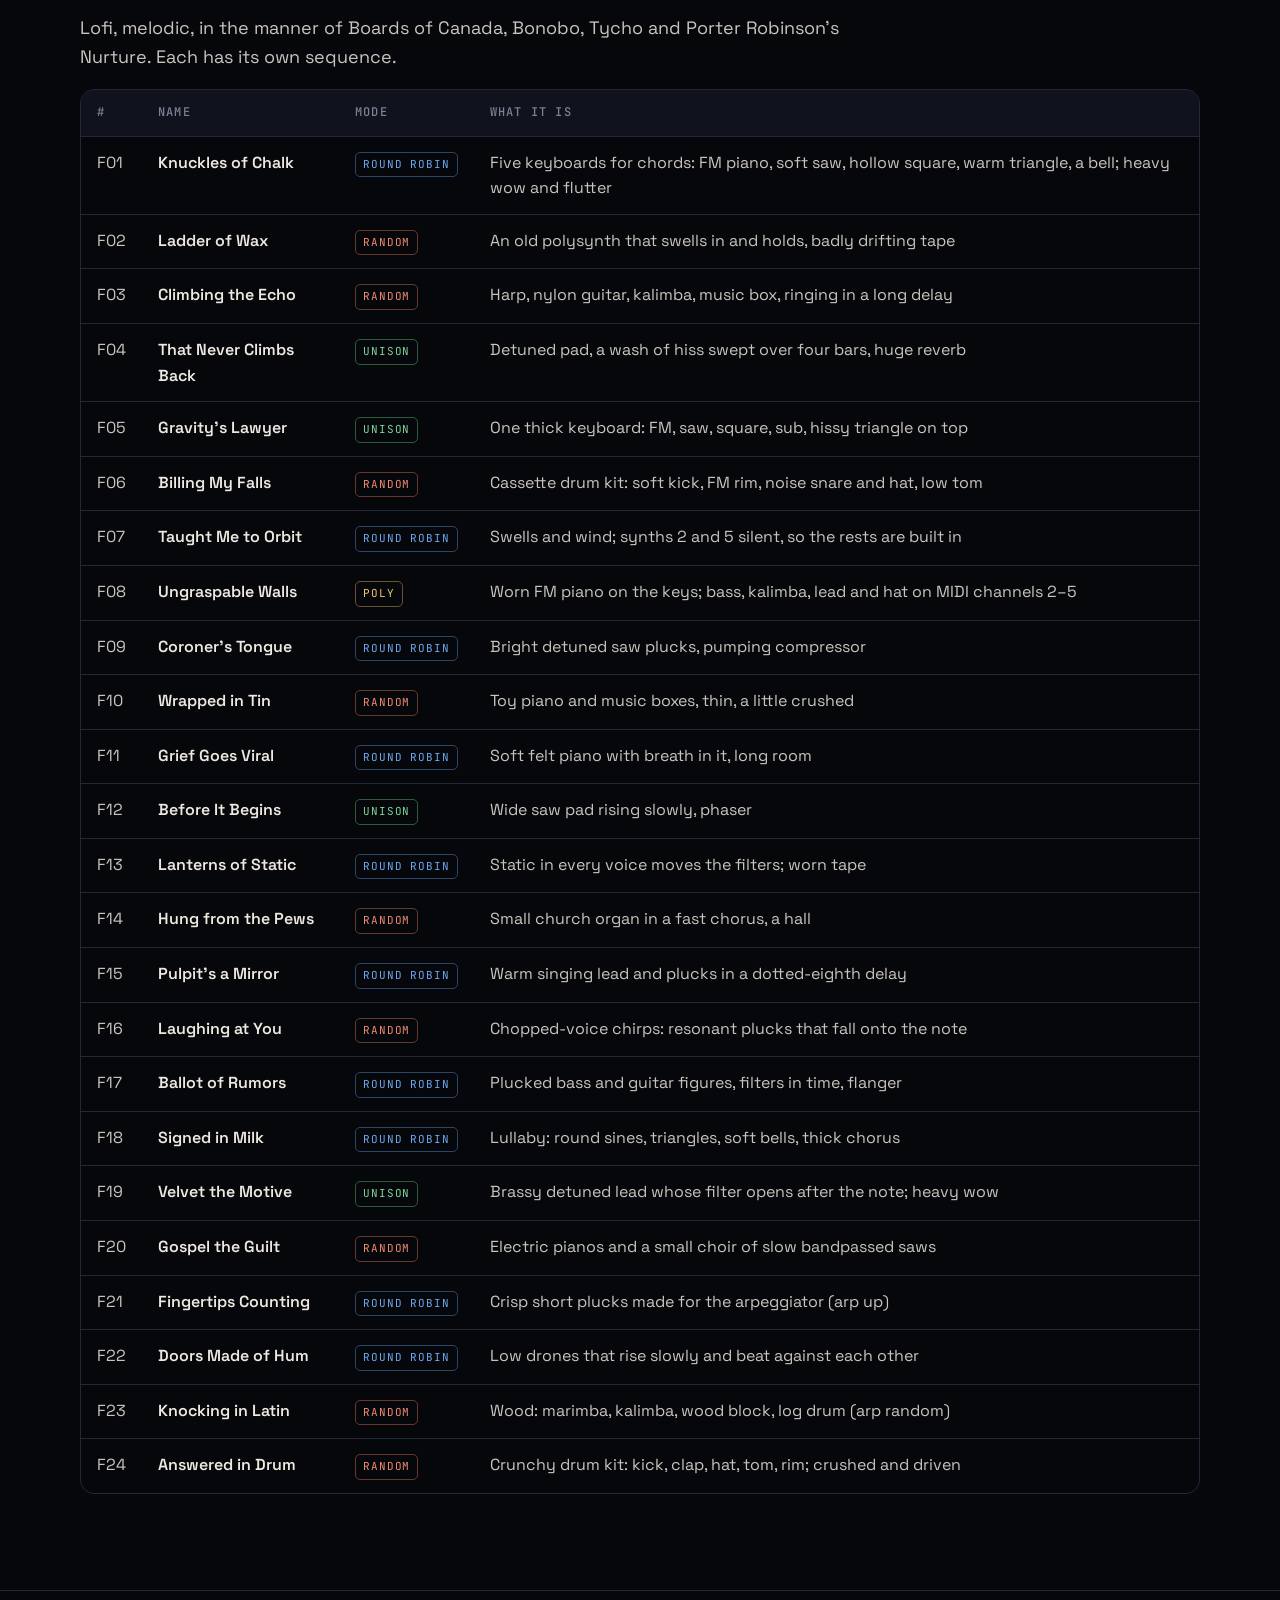
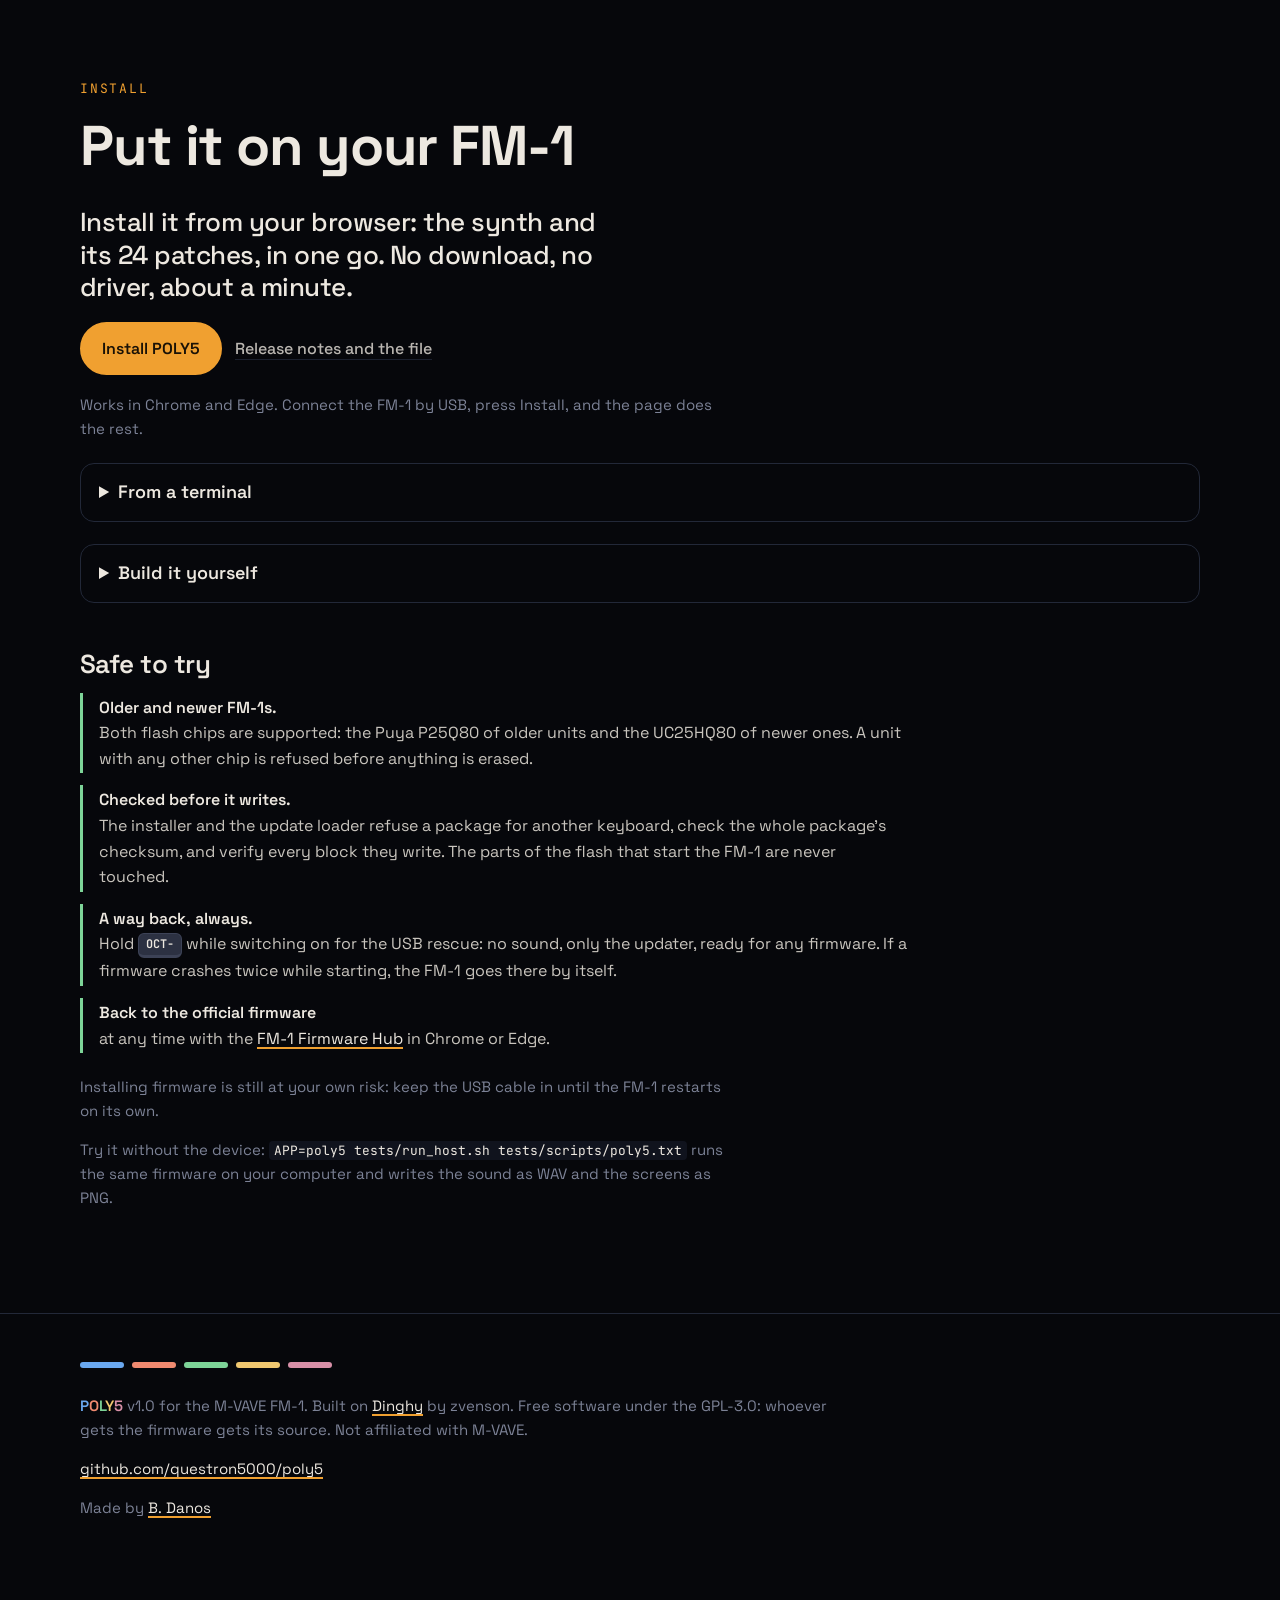
==== commit 5647257f: "Webpage: KNOB 2 is LENGTH on the playable panel and in the panel's picture (they still said RESONANC" ====
--- a/index.html
+++ b/index.html
@@ -188,7 +188,7 @@
     <p class="eyebrow">Playing</p>
     <h2>The panel</h2>
     <p>POLY5 is played from the FM&#8209;1's own panel: the 27 keys, seven rotaries and fourteen buttons. The first five buttons of the top row are the five synths, in their colours; GLO beside them is random.</p>
-    <img class="panel-pic" src="site/img/panel.png?v=50c6ada9" width="1760" height="1072" alt="The FM&#8209;1's panel as POLY5 uses it. Left: MASTER (volume), SELECT (cursor), PRESETS (patches), ALGORITHM (pages), OCT minus and plus. Middle: the square screen showing POLY5. Right: KNOB1 to KNOB4 (filter, resonance, delay, reverb) and twelve buttons: FX, SEL, ENV, LFO, EDIT in the five synths' colours, numbered 1 to 5, GLO in amber for random; HOME, SAVE, ARP, SEQ, PLAY, REC. Below: 27 pill-shaped keys with light slits, a chord lit.">
+    <img class="panel-pic" src="site/img/panel.png?v=dd4abd3a" width="1760" height="1072" alt="The FM&#8209;1's panel as POLY5 uses it. Left: MASTER (volume), SELECT (cursor), PRESETS (patches), ALGORITHM (pages), OCT minus and plus. Middle: the square screen showing POLY5. Right: KNOB1 to KNOB4 (filter, length, delay, reverb) and twelve buttons: FX, SEL, ENV, LFO, EDIT in the five synths' colours, numbered 1 to 5, GLO in amber for random; HOME, SAVE, ARP, SEQ, PLAY, REC. Below: 27 pill-shaped keys with light slits, a chord lit.">
 
     <h3>Play modes</h3>
     <p>Hold <span class="k">ARP</span> to step through them. POLY5 starts in round robin.</p>
@@ -389,7 +389,7 @@
   </div>
 </footer>
 
-<script src="site/play/poly5-player.js?v=f57f0d79" defer></script>
+<script src="site/play/poly5-player.js?v=58f99930" defer></script>
 <script>
 /* the playable FM-1 (site/play/) */
 document.addEventListener('DOMContentLoaded', function () { var e = document.getElementById('p5'); if (e && window.Poly5Player) window.poly5 = new Poly5Player(e); });
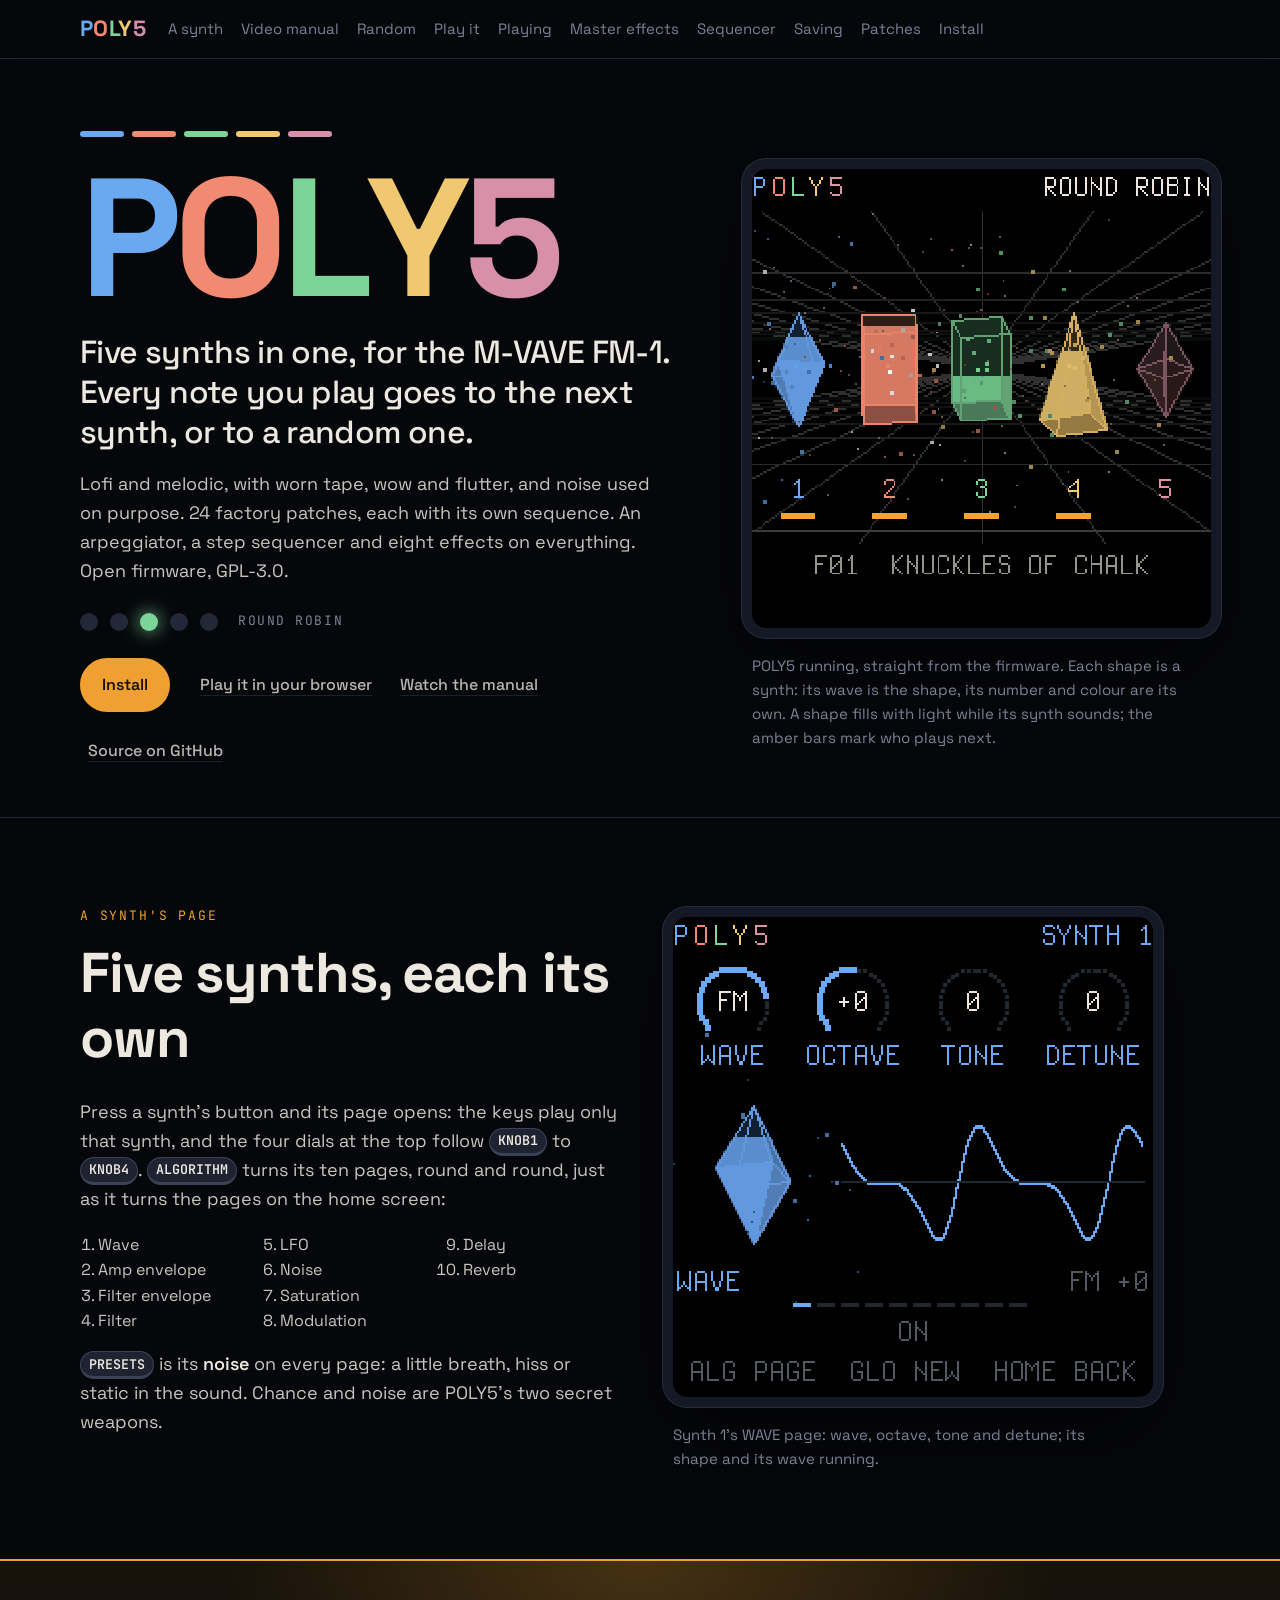
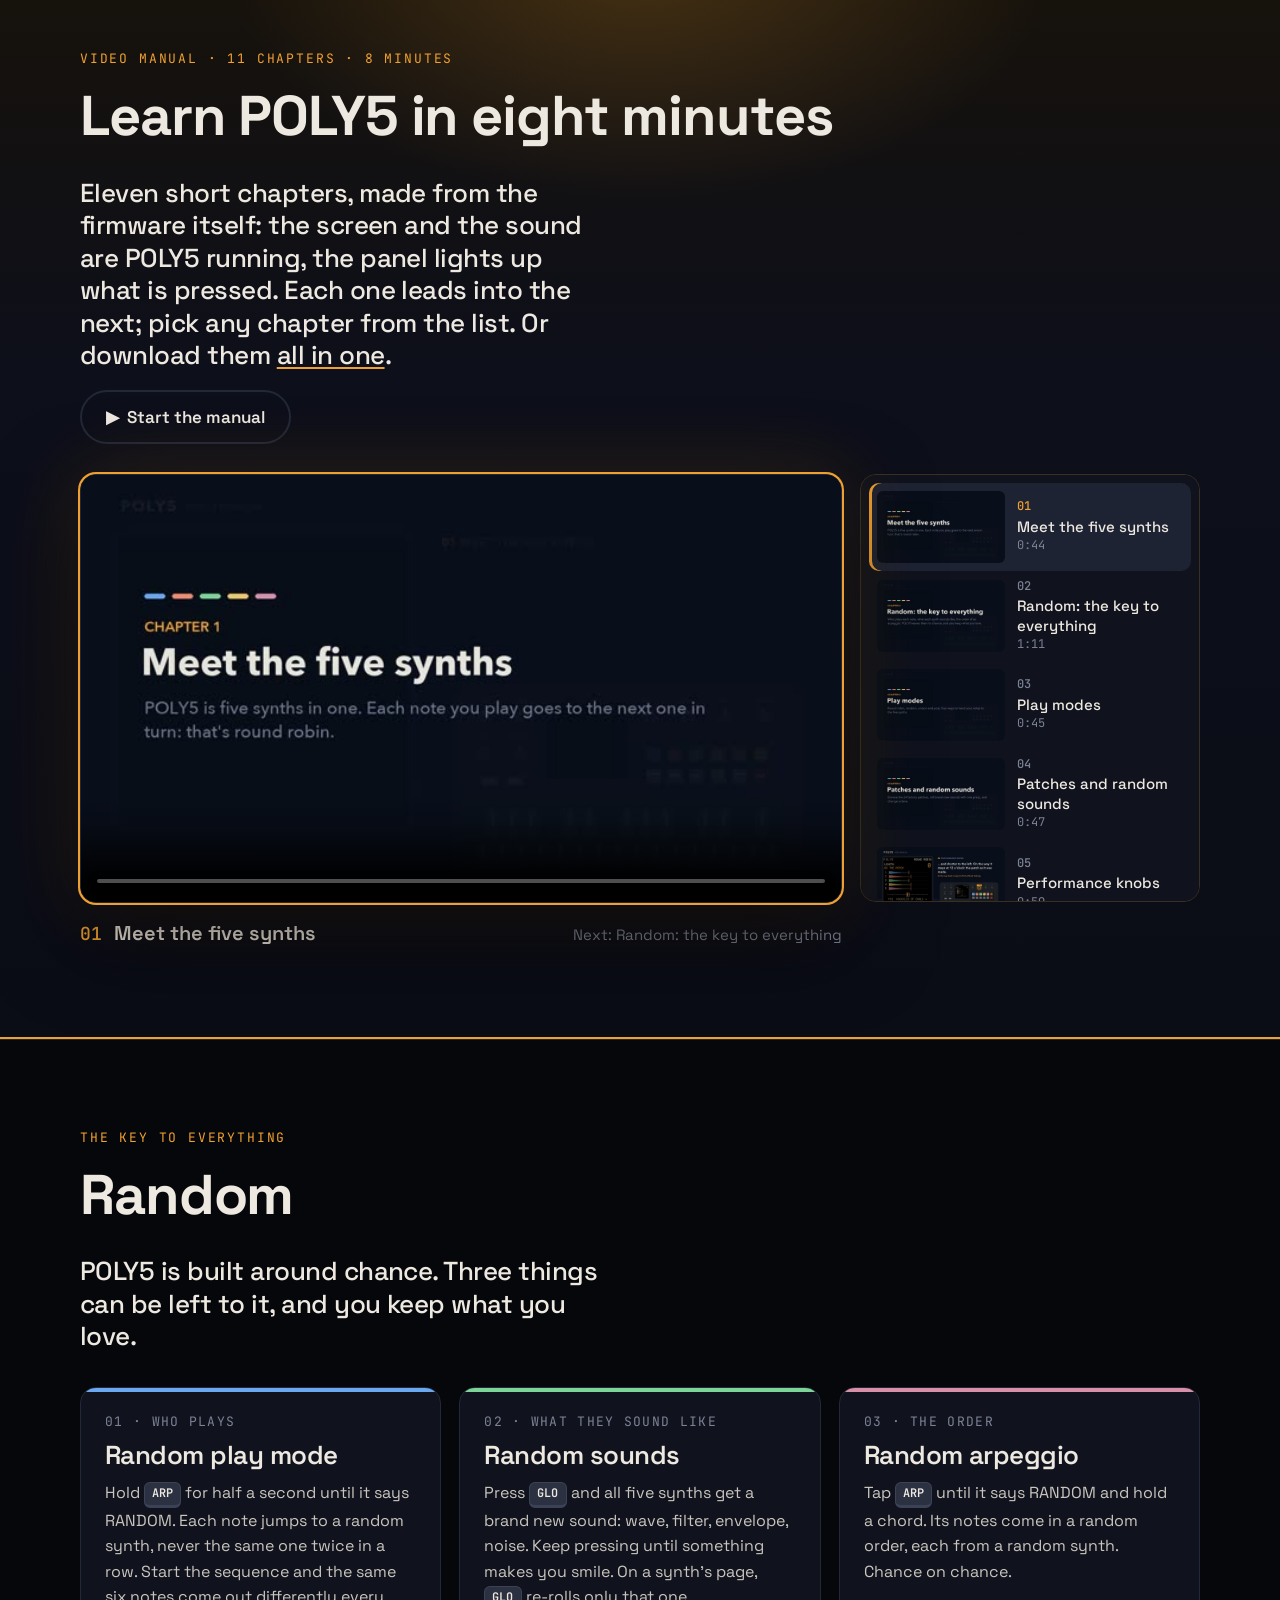
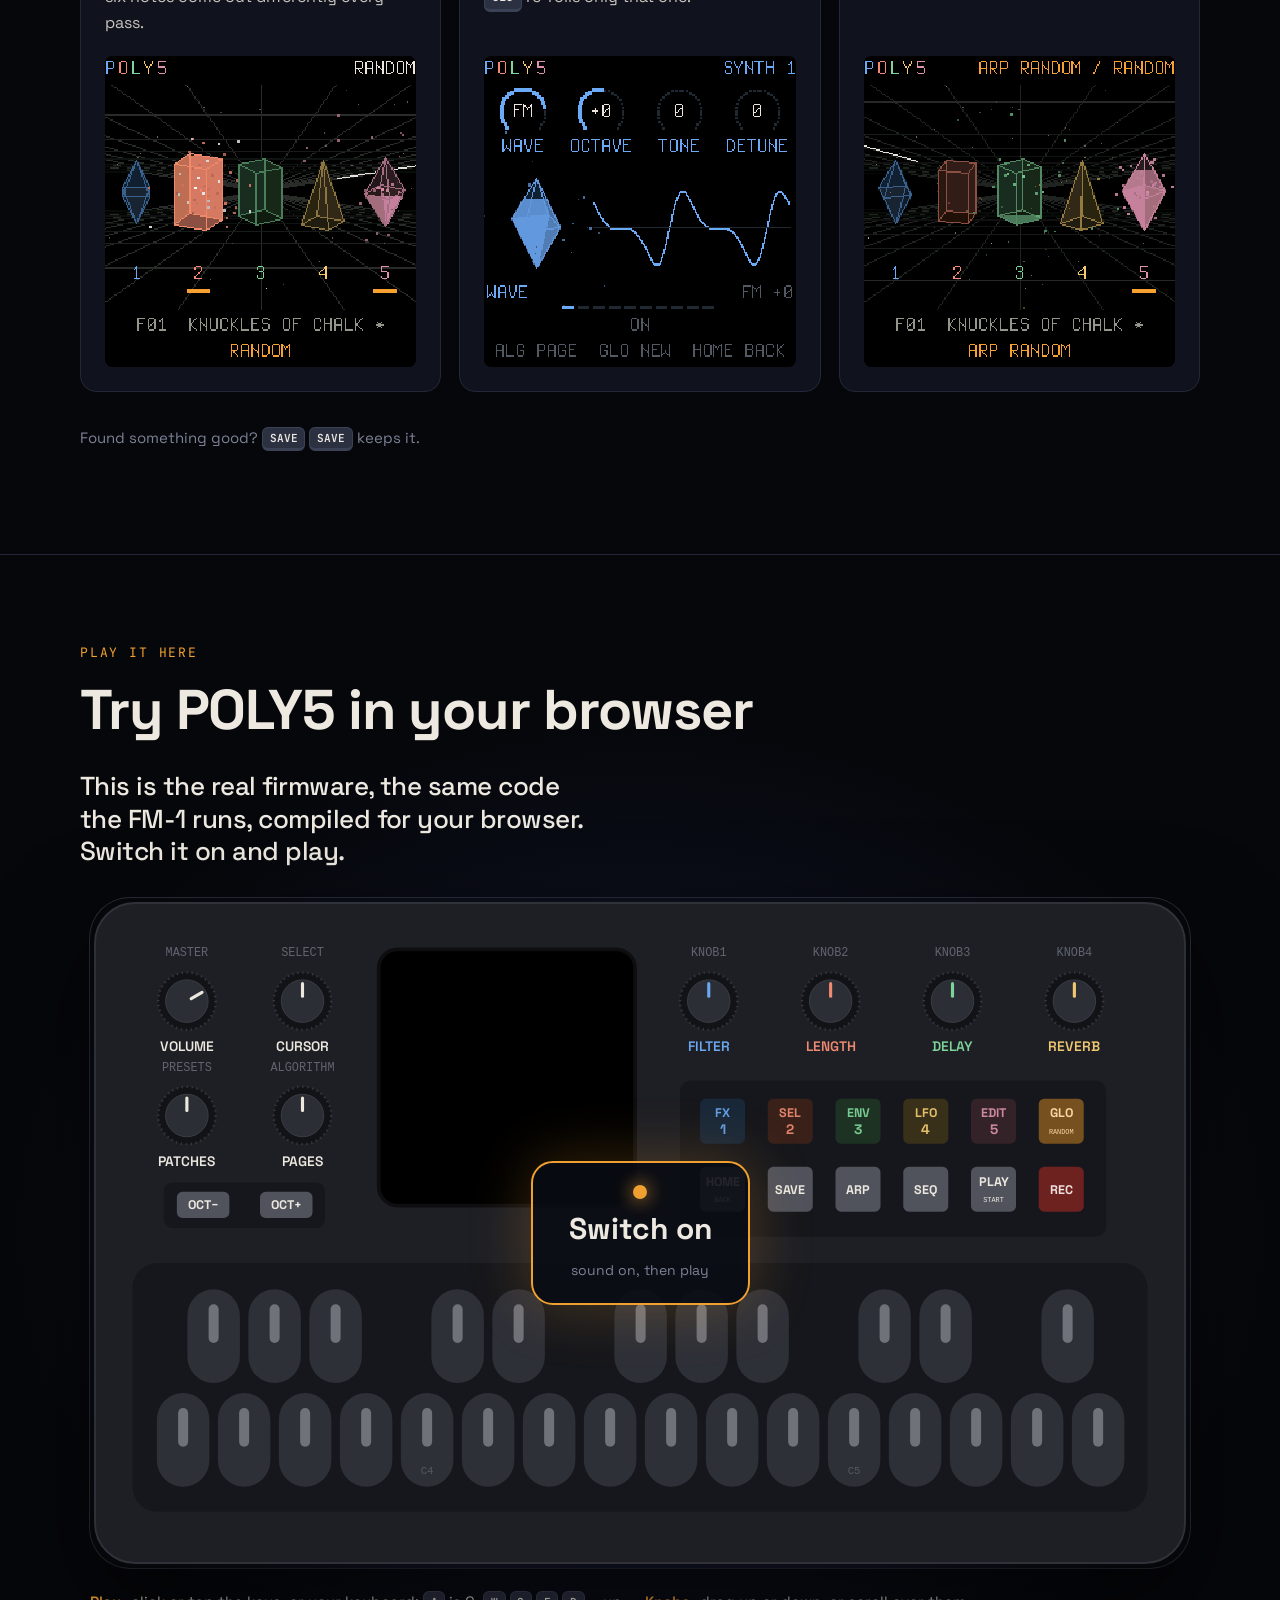
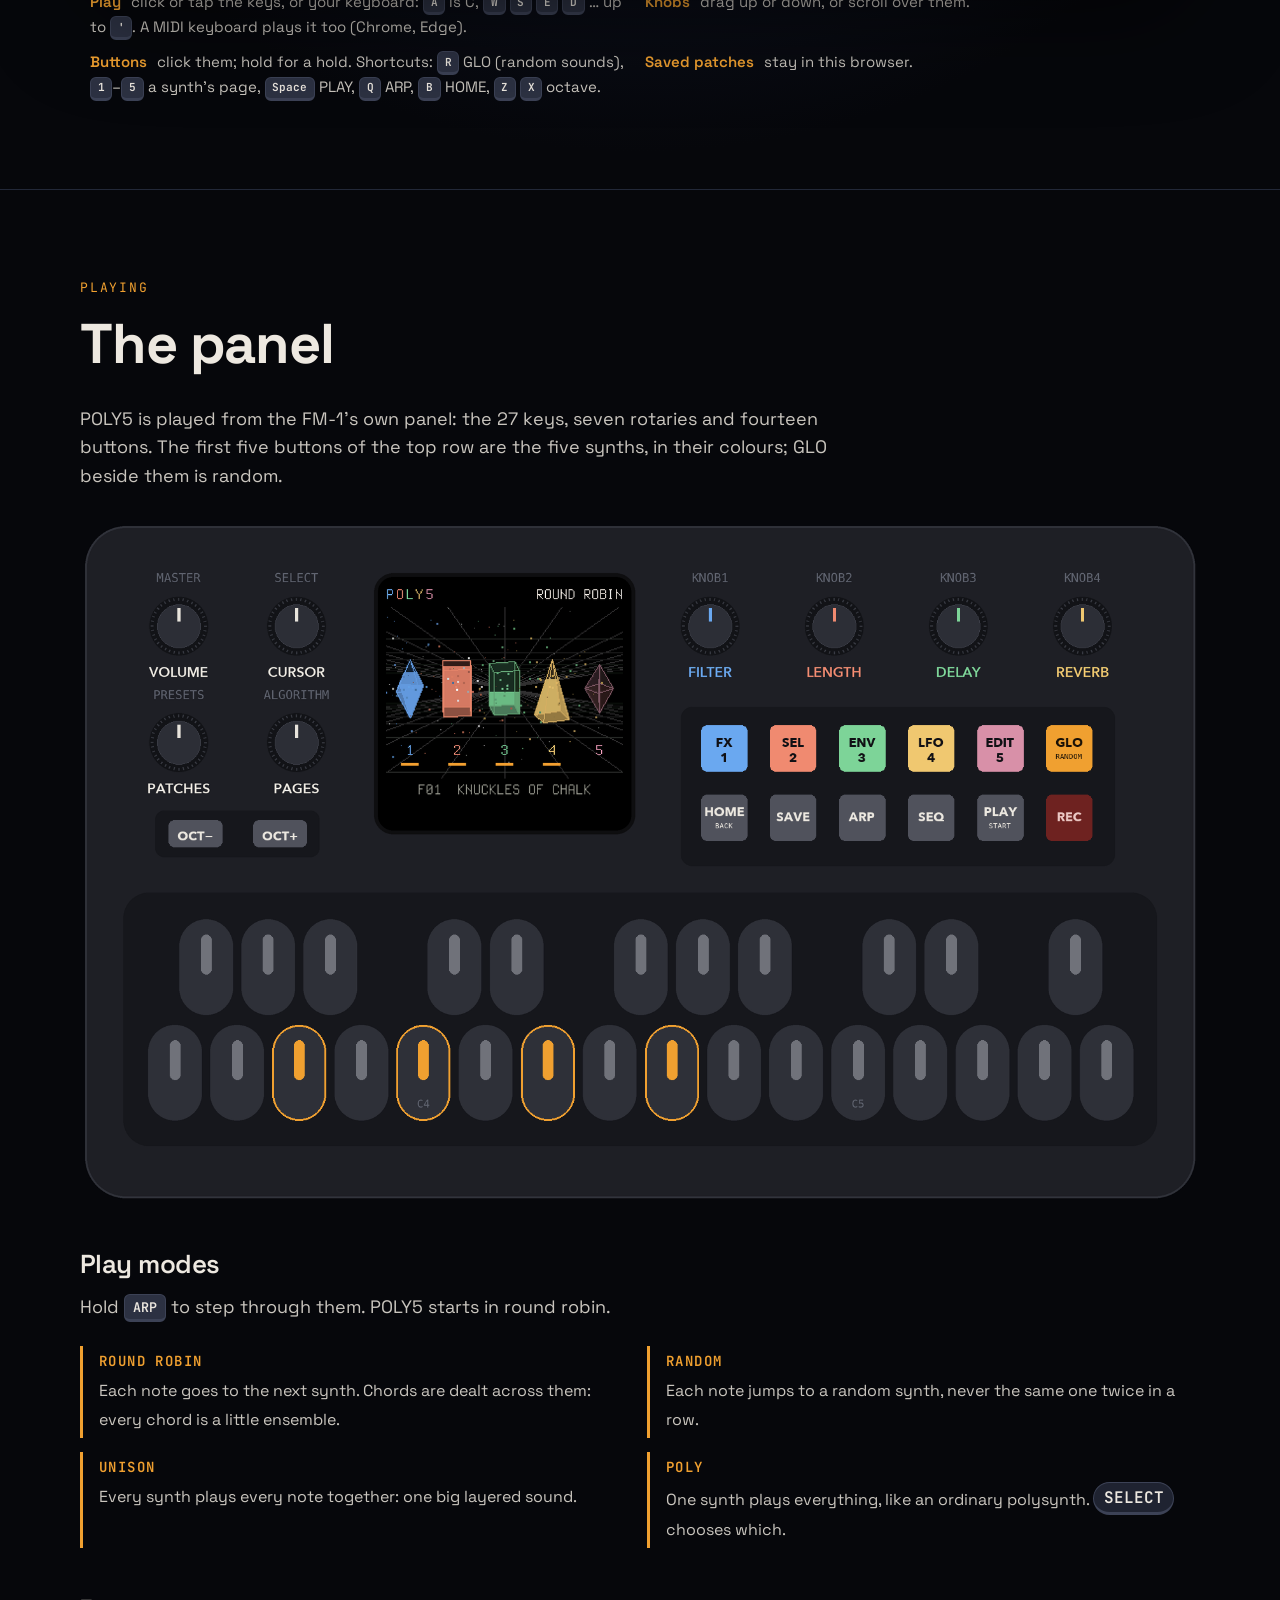
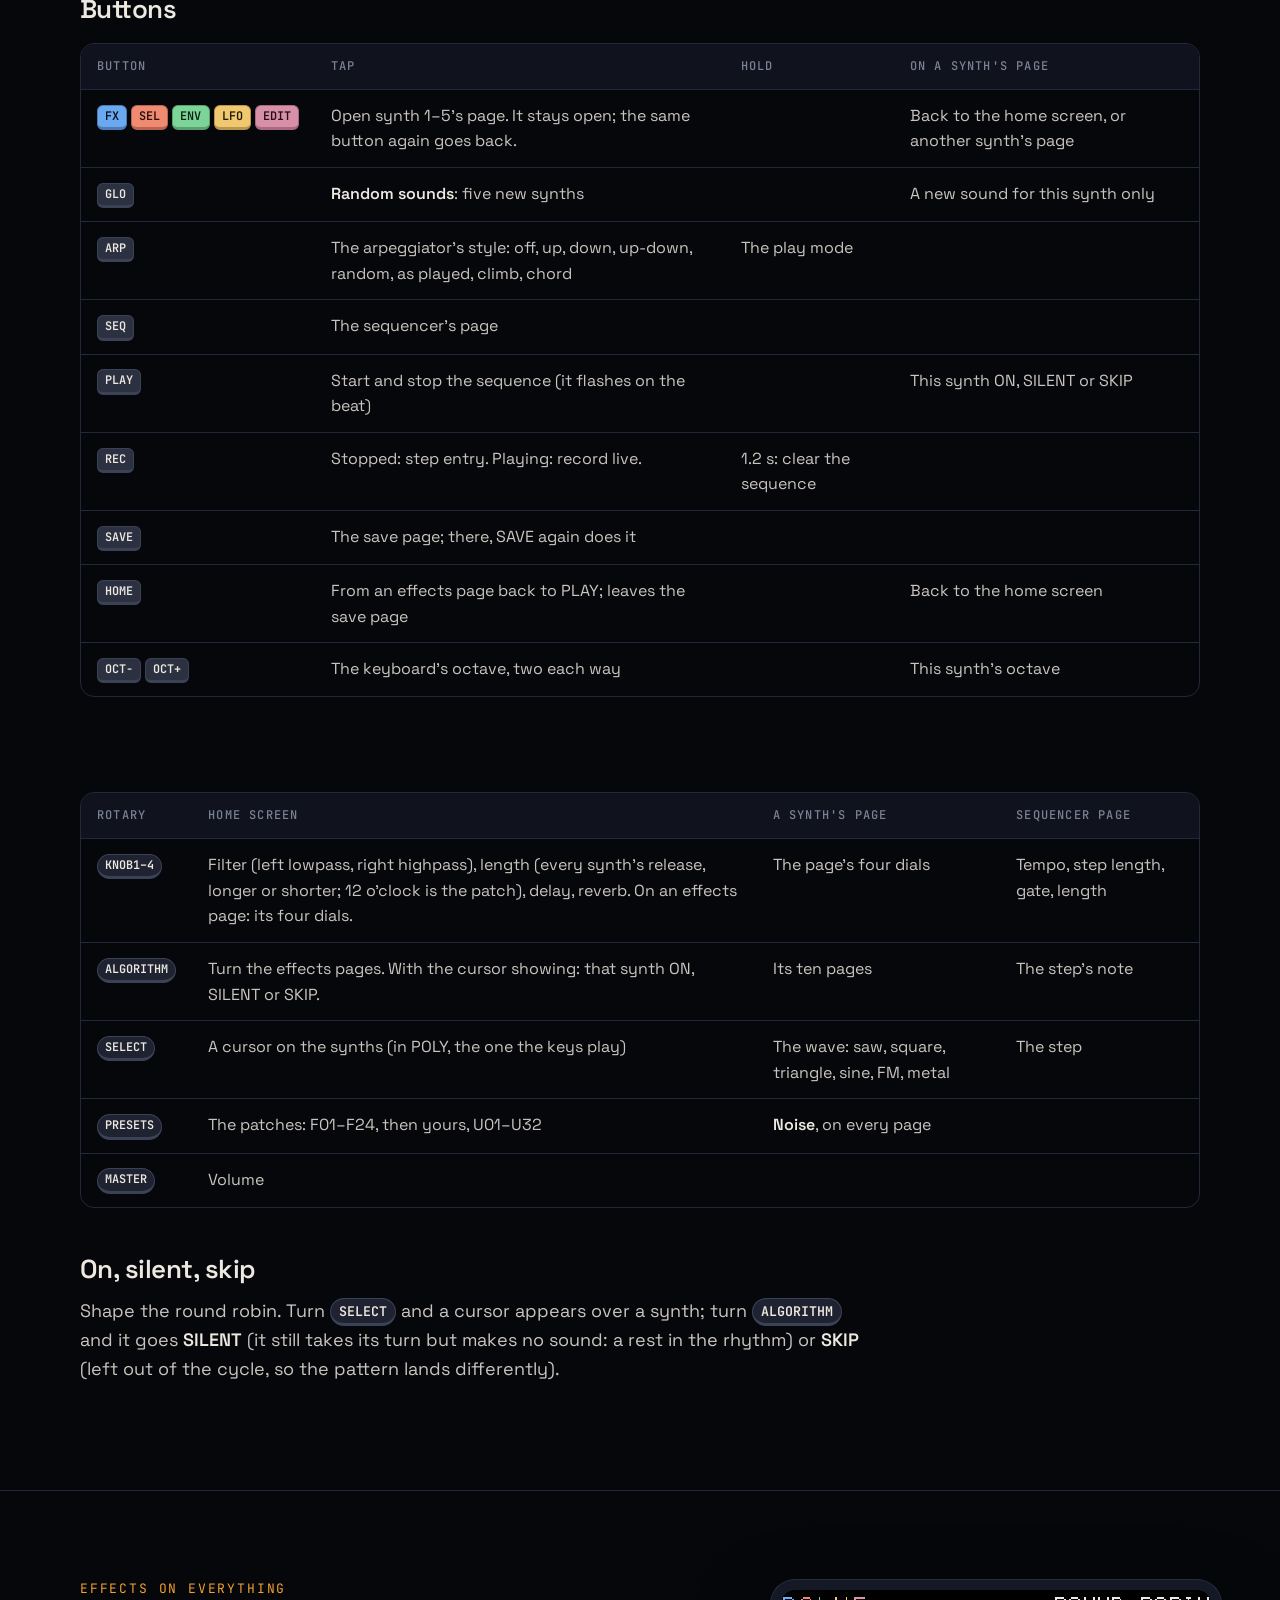
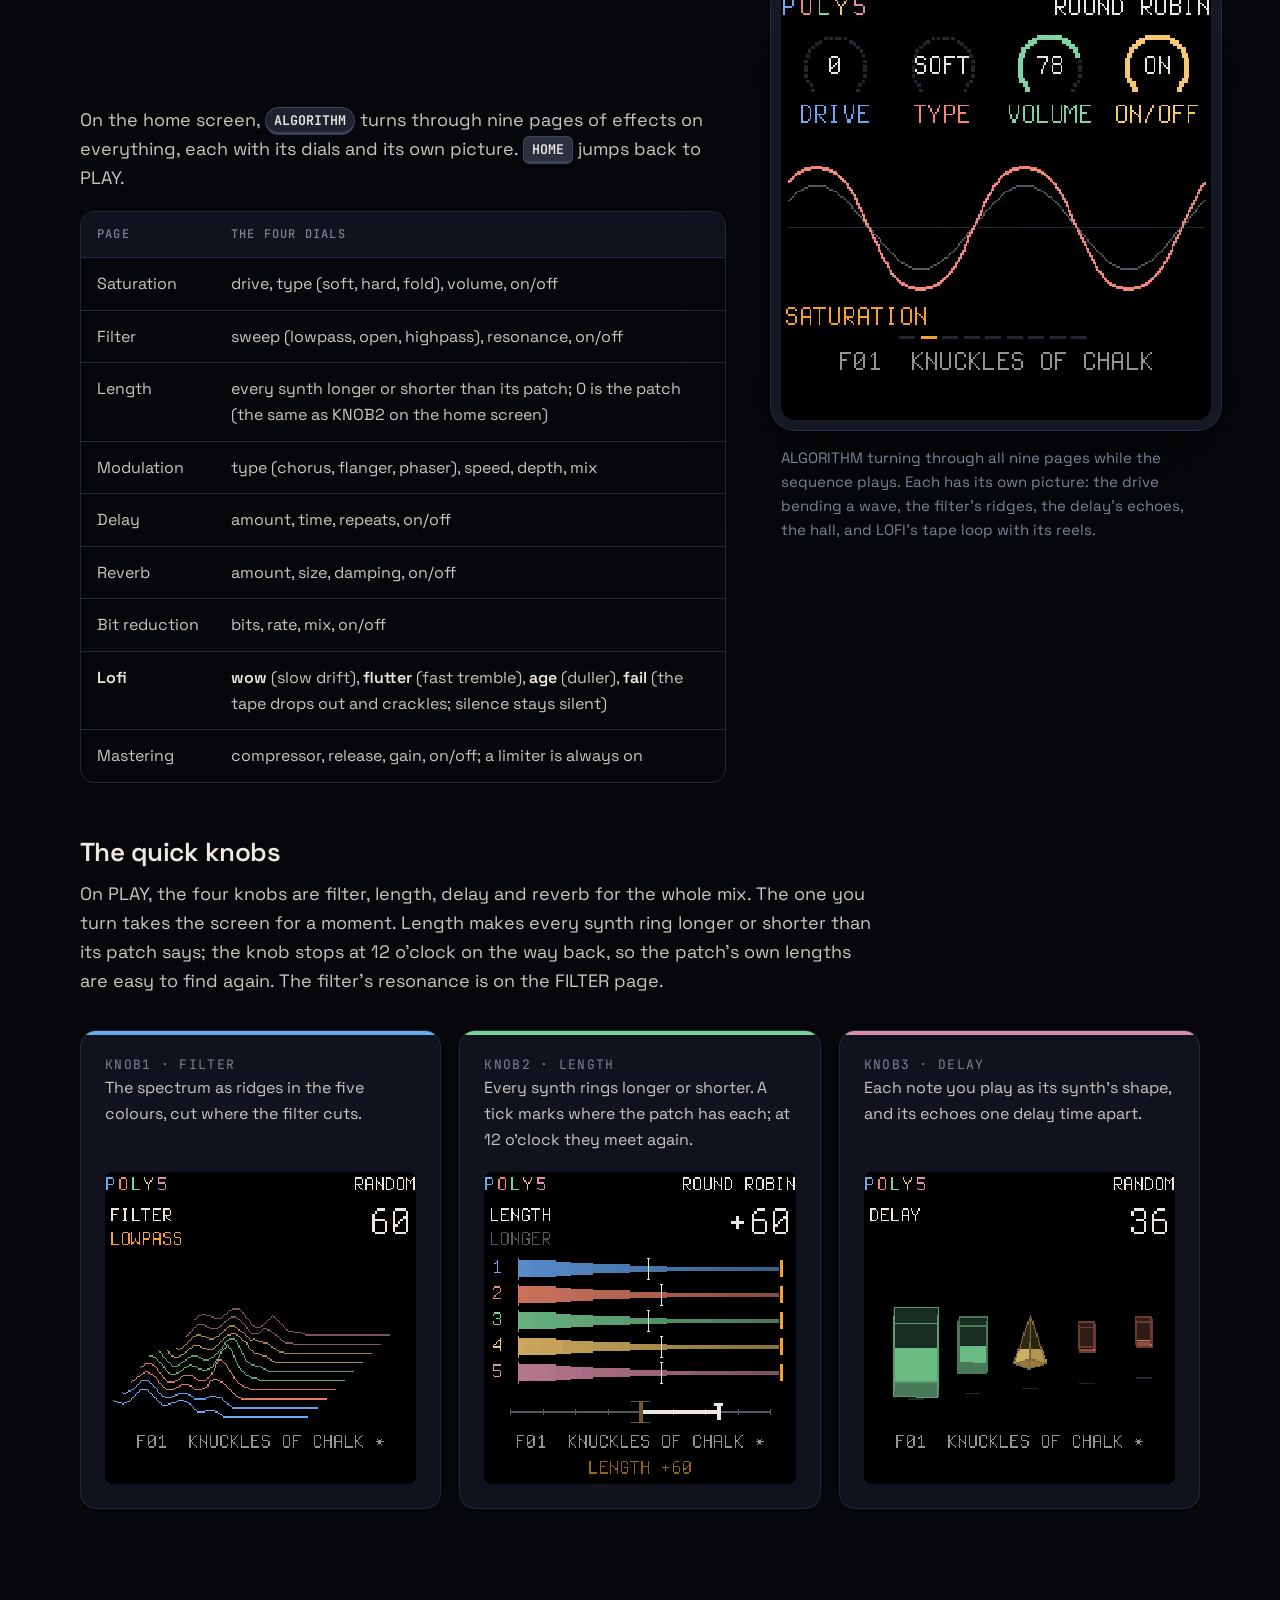
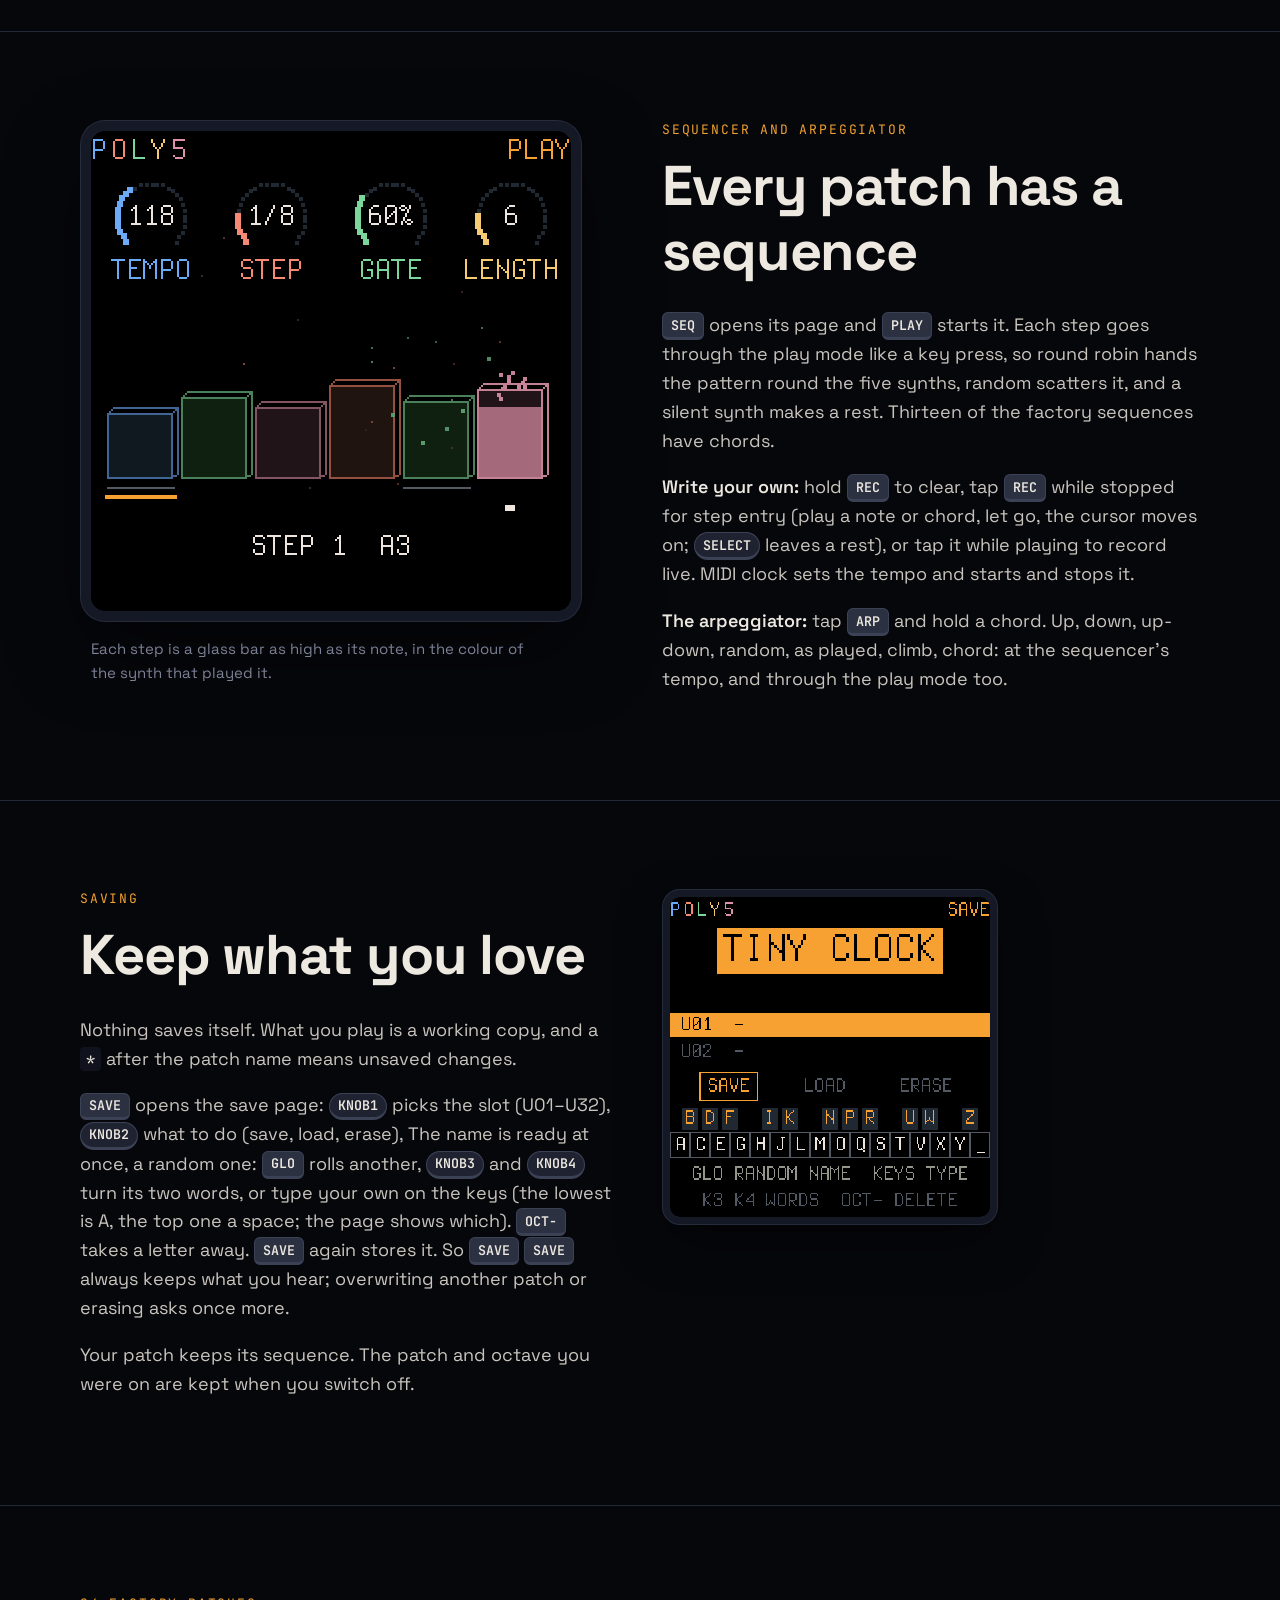
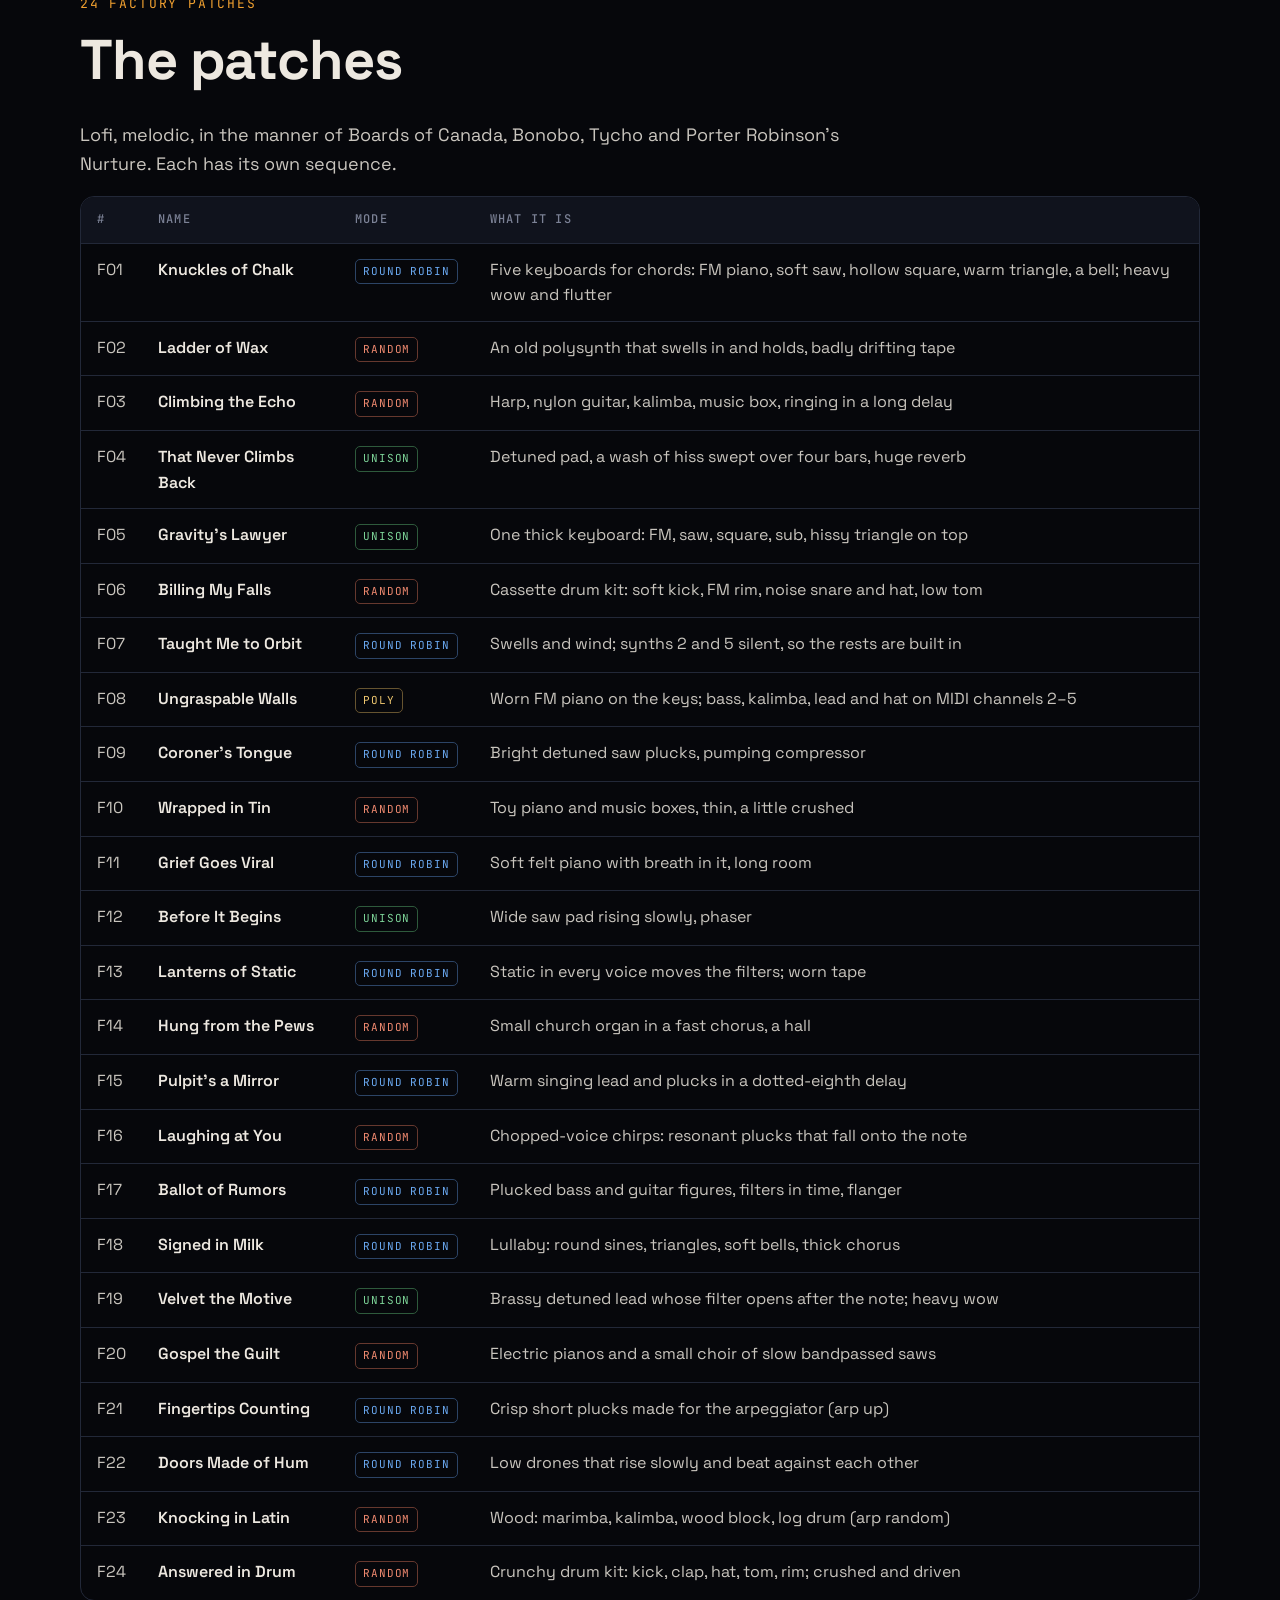
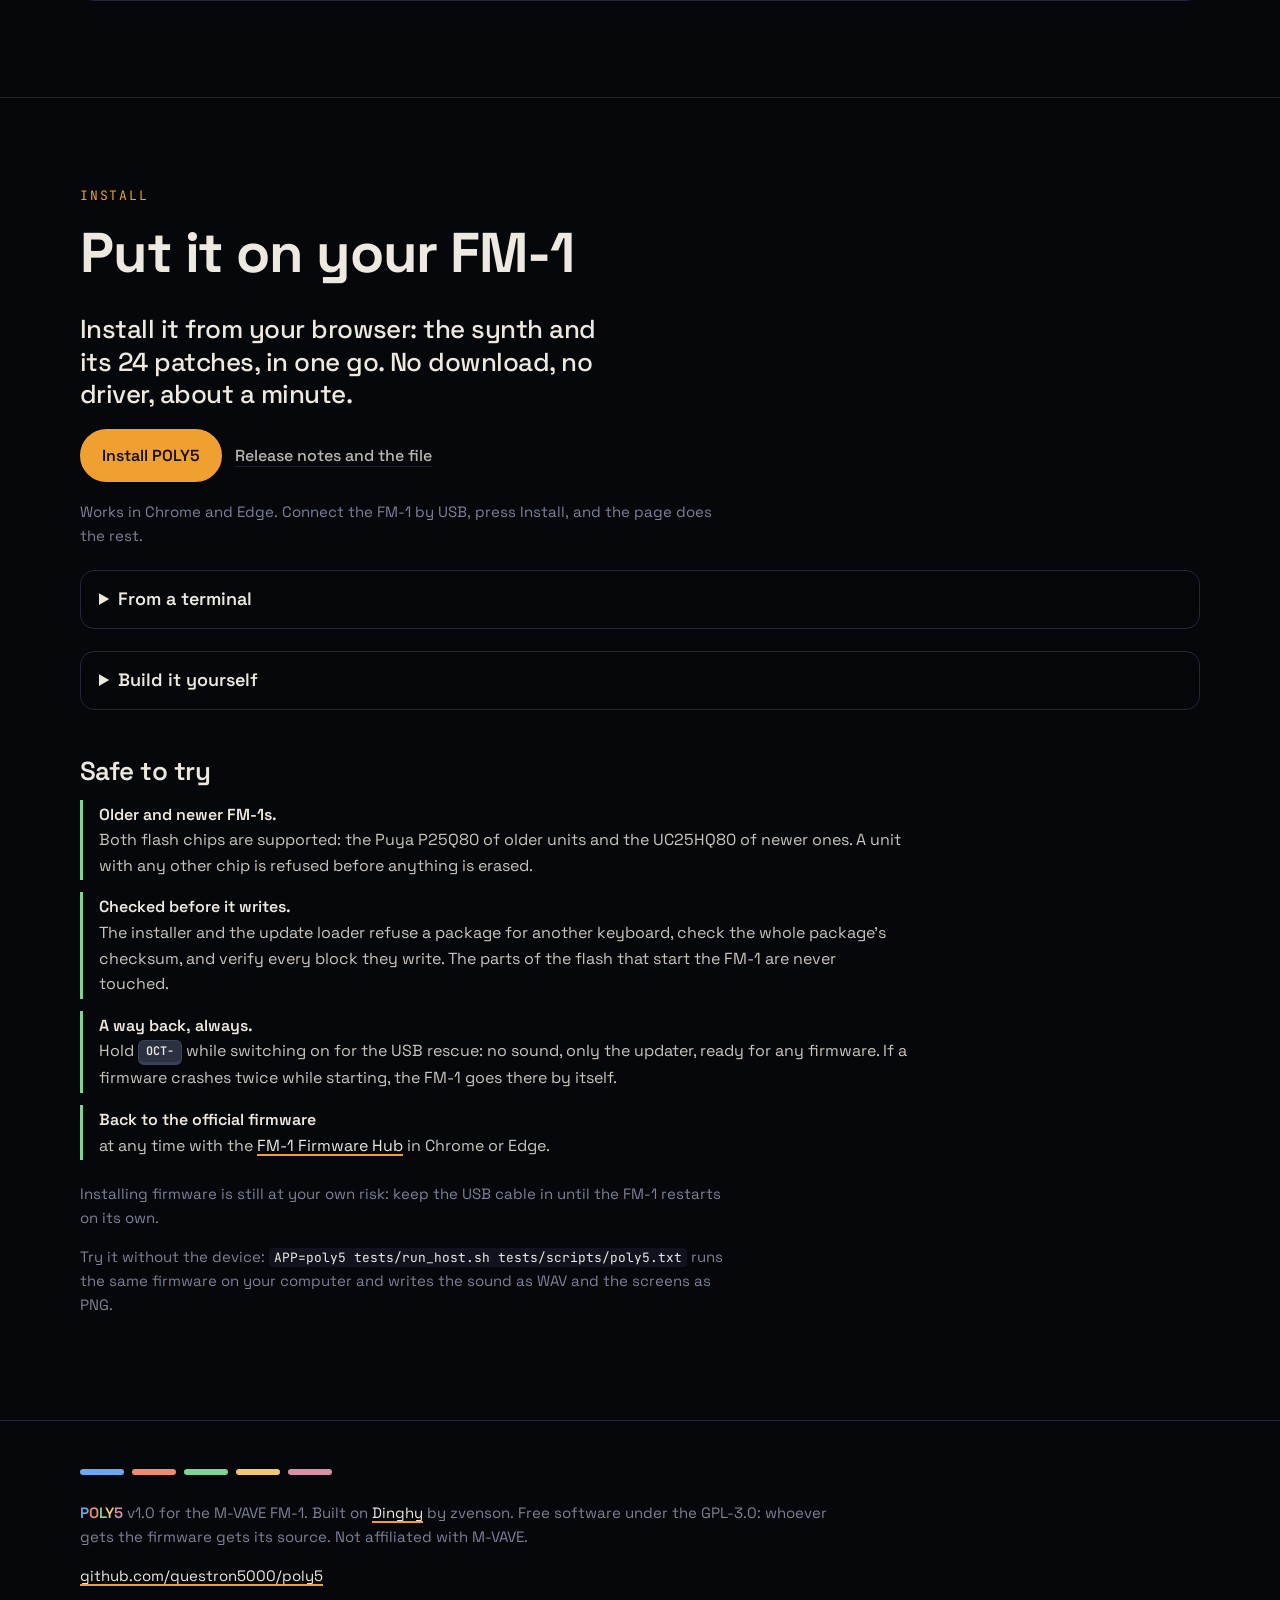
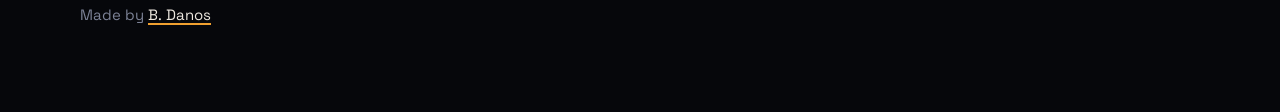
==== commit ca546a03: "1.2: LENGTH as an effects page. The install page installs poly5-1.2.fwsc (pinned by its SHA-256); th" ====
--- a/index.html
+++ b/index.html
@@ -82,7 +82,7 @@
   <div class="wrap">
     <p class="eyebrow">Video manual &middot; 11 chapters &middot; 8 minutes</p>
     <h2>Learn POLY5 in eight minutes</h2>
-    <p class="lede" style="font-size:clamp(20px,2.3vw,26px)">Eleven short chapters, made from the firmware itself: the screen and the sound are POLY5 running, the panel lights up what is pressed. Each one leads into the next; pick any chapter from the list. Or download them <a href="manual/videos/poly5-manual-full.mp4?v=886f298f">all in one</a>.</p>
+    <p class="lede" style="font-size:clamp(20px,2.3vw,26px)">Eleven short chapters, made from the firmware itself: the screen and the sound are POLY5 running, the panel lights up what is pressed. Each one leads into the next; pick any chapter from the list. Or download them <a href="manual/videos/poly5-manual-full.mp4?v=0cb5f6cc">all in one</a>.</p>
     <p><button type="button" class="btn manual-start" id="manual-start">&#9654;&ensp;Start the manual</button></p>
     <div class="player">
       <div class="pl-main">
@@ -118,9 +118,9 @@
           <img src="site/img/poster-07-a-synths-page.jpg?v=c6cd6037" width="640" height="360" alt="" loading="lazy">
           <span class="pl-text"><b>07</b><span class="pl-title">A synth's page</span><span class="pl-dur">0:40</span></span>
         </button></li>
-        <li><button type="button" class="pl-item" data-src="manual/videos/08-master-effects.mp4?v=30fc76ff" data-poster="site/img/poster-08-master-effects.jpg?v=be661c09">
-          <img src="site/img/poster-08-master-effects.jpg?v=be661c09" width="640" height="360" alt="" loading="lazy">
-          <span class="pl-text"><b>08</b><span class="pl-title">The effects pages</span><span class="pl-dur">0:56</span></span>
+        <li><button type="button" class="pl-item" data-src="manual/videos/08-master-effects.mp4?v=319d57e8" data-poster="site/img/poster-08-master-effects.jpg?v=f7bd9726">
+          <img src="site/img/poster-08-master-effects.jpg?v=f7bd9726" width="640" height="360" alt="" loading="lazy">
+          <span class="pl-text"><b>08</b><span class="pl-title">The effects pages</span><span class="pl-dur">1:01</span></span>
         </button></li>
         <li><button type="button" class="pl-item" data-src="manual/videos/09-sequencer.mp4?v=ac70a43e" data-poster="site/img/poster-09-sequencer.jpg?v=d6a2e894">
           <img src="site/img/poster-09-sequencer.jpg?v=d6a2e894" width="640" height="360" alt="" loading="lazy">
@@ -173,7 +173,7 @@
     <p class="eyebrow">Play it here</p>
     <h2>Try POLY5 in your browser</h2>
     <p class="lede" style="font-size:clamp(20px,2.3vw,26px)">This is the real firmware, the same code the FM&#8209;1 runs, compiled for your browser. Switch it on and play.</p>
-    <div class="p5" id="p5" data-wasm="site/play/poly5.wasm?v=cc2bb1b3" data-worklet="site/play/poly5-worklet.js?v=bdee7d7f"></div>
+    <div class="p5" id="p5" data-wasm="site/play/poly5.wasm?v=207ff7e4" data-worklet="site/play/poly5-worklet.js?v=bdee7d7f"></div>
     <div class="p5-help">
       <div><b>Play</b> click or tap the keys, or your keyboard: <span class="k">A</span> is C, <span class="k">W</span> <span class="k">S</span> <span class="k">E</span> <span class="k">D</span> &hellip; up to <span class="k">'</span>. A MIDI keyboard plays it too (Chrome, Edge).</div>
       <div><b>Knobs</b> drag up or down, or scroll over them.</div>
@@ -242,13 +242,14 @@
       <div>
         <p class="eyebrow">Effects on everything</p>
         <h2>Master effects</h2>
-        <p>On the home screen, <span class="k r">ALGORITHM</span> turns through eight effects pages, each with four dials and its own picture. <span class="k">HOME</span> jumps back to PLAY.</p>
+        <p>On the home screen, <span class="k r">ALGORITHM</span> turns through nine pages of effects on everything, each with its dials and its own picture. <span class="k">HOME</span> jumps back to PLAY.</p>
         <div class="table">
           <table>
             <thead><tr><th>Page</th><th>The four dials</th></tr></thead>
             <tbody>
               <tr><td>Saturation</td><td>drive, type (soft, hard, fold), volume, on/off</td></tr>
               <tr><td>Filter</td><td>sweep (lowpass, open, highpass), resonance, on/off</td></tr>
+              <tr><td>Length</td><td>every synth longer or shorter than its patch; 0 is the patch (the same as KNOB2 on the home screen)</td></tr>
               <tr><td>Modulation</td><td>type (chorus, flanger, phaser), speed, depth, mix</td></tr>
               <tr><td>Delay</td><td>amount, time, repeats, on/off</td></tr>
               <tr><td>Reverb</td><td>amount, size, damping, on/off</td></tr>
@@ -260,8 +261,8 @@
         </div>
       </div>
       <figure class="screen">
-        <video class="ui-loop" muted loop playsinline preload="none" width="480" height="480" poster="site/img/screen-master-pages.png?v=a09bc861" aria-label="POLY5 running with its sequence while ALGORITHM turns through the eight master effects pages: saturation, filter, modulation, delay, reverb, bit reduction, lofi and mastering, each with four dials and its own picture."><source src="site/img/loop-master-pages.mp4?v=bf710da4" type="video/mp4"></video>
-        <figcaption>ALGORITHM turning through all eight pages while the sequence plays. Each has its own picture: the drive bending a wave, the filter's ridges, the delay's echoes, the hall, and LOFI's tape loop with its reels.</figcaption>
+        <video class="ui-loop" muted loop playsinline preload="none" width="480" height="480" poster="site/img/screen-master-pages.png?v=a09bc861" aria-label="POLY5 running with its sequence while ALGORITHM turns through the nine master pages: saturation, filter, length, modulation, delay, reverb, bit reduction, lofi and mastering, each with four dials and its own picture."><source src="site/img/loop-master-pages.mp4?v=9093f4e9" type="video/mp4"></video>
+        <figcaption>ALGORITHM turning through all nine pages while the sequence plays. Each has its own picture: the drive bending a wave, the filter's ridges, the delay's echoes, the hall, and LOFI's tape loop with its reels.</figcaption>
       </figure>
     </div>
     <h3>The quick knobs</h3>
@@ -353,10 +354,10 @@
     <p class="note">Works in Chrome and Edge. Connect the FM&#8209;1 by USB, press Install, and the page does the rest.</p>
     <details class="build">
       <summary>From a terminal</summary>
-      <p>Download <a href="https://github.com/questron5000/poly5/releases/download/v1.1/poly5-1.1.fwsc">poly5-1.1.fwsc</a>, then in the folder it went to:</p>
+      <p>Download <a href="https://github.com/questron5000/poly5/releases/download/v1.2/poly5-1.2.fwsc">poly5-1.2.fwsc</a>, then in the folder it went to:</p>
 <pre><code>curl -LO https://raw.githubusercontent.com/questron5000/poly5/main/dinghy/tools/fm1_install.py
 pip3 install mido python-rtmidi
-python3 fm1_install.py poly5-1.1.fwsc --yes</code></pre>
+python3 fm1_install.py poly5-1.2.fwsc --yes</code></pre>
     </details>
     <details class="build">
       <summary>Build it yourself</summary>
